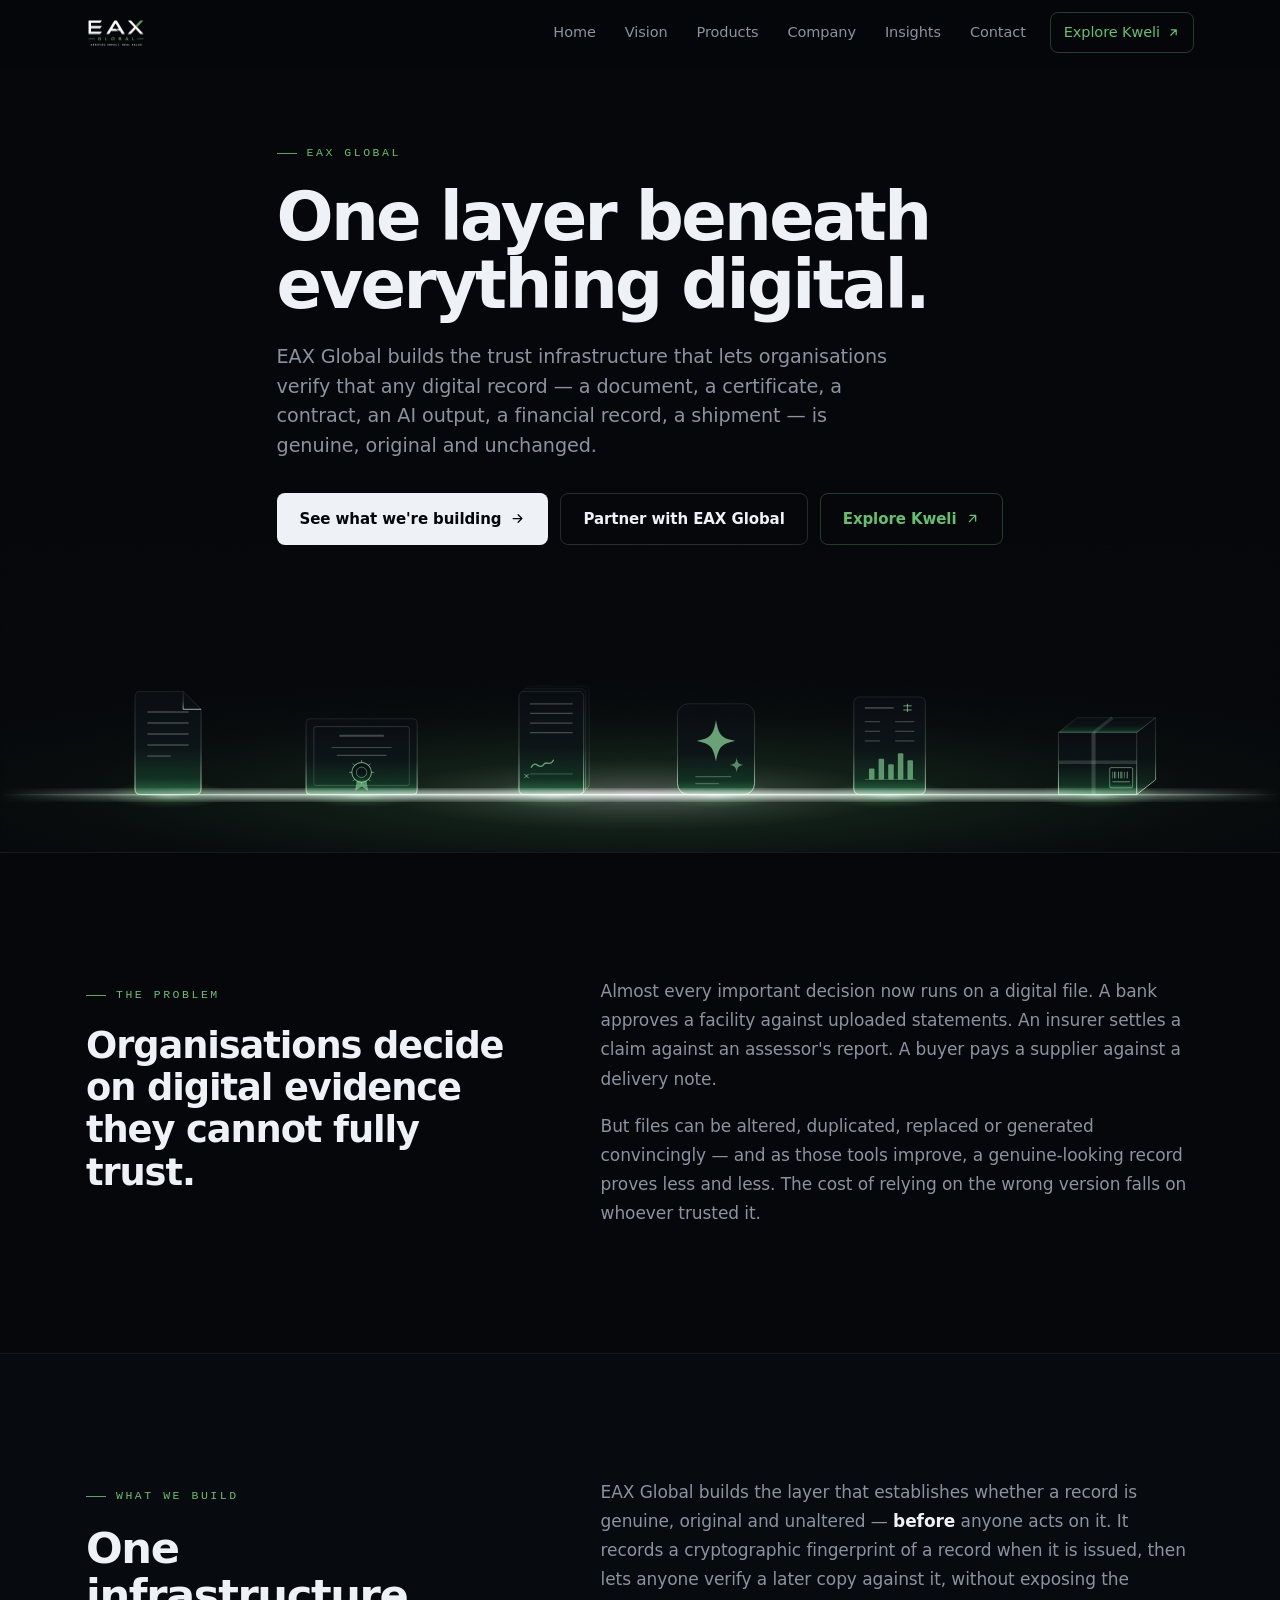
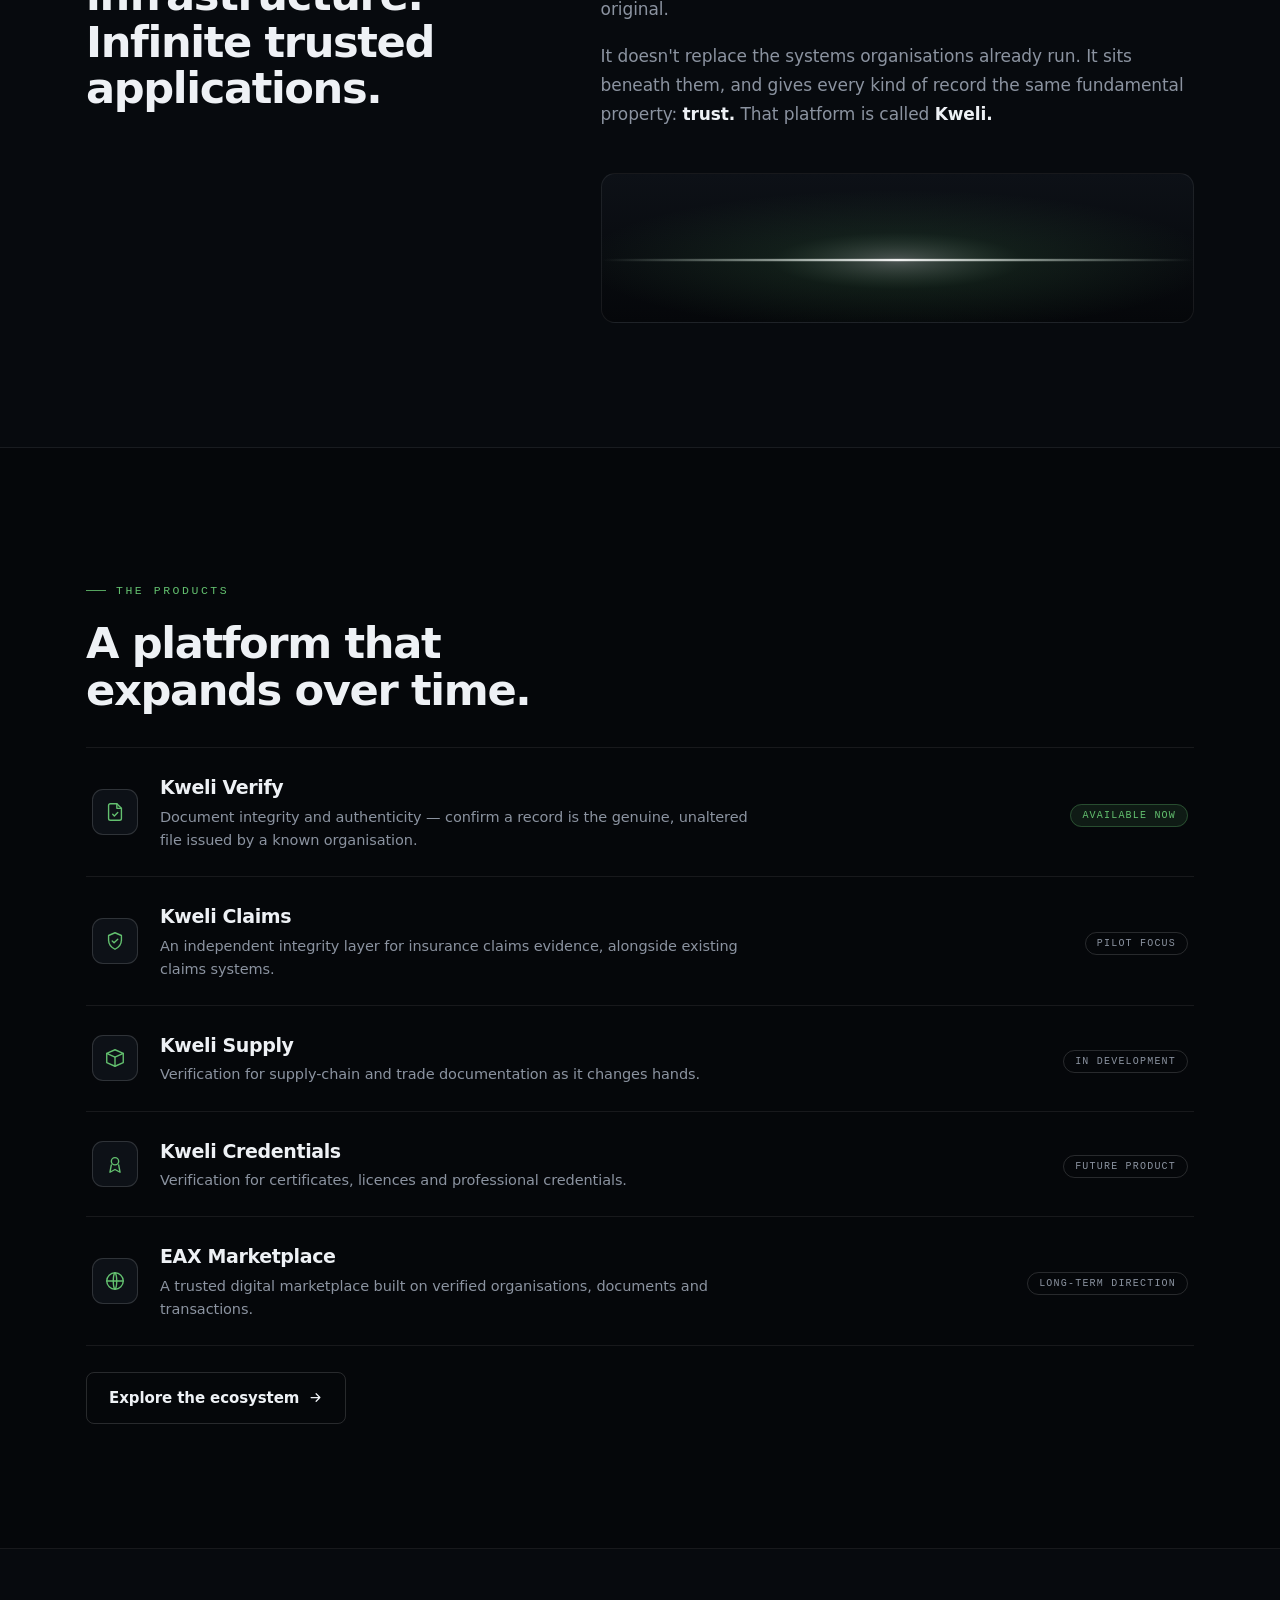
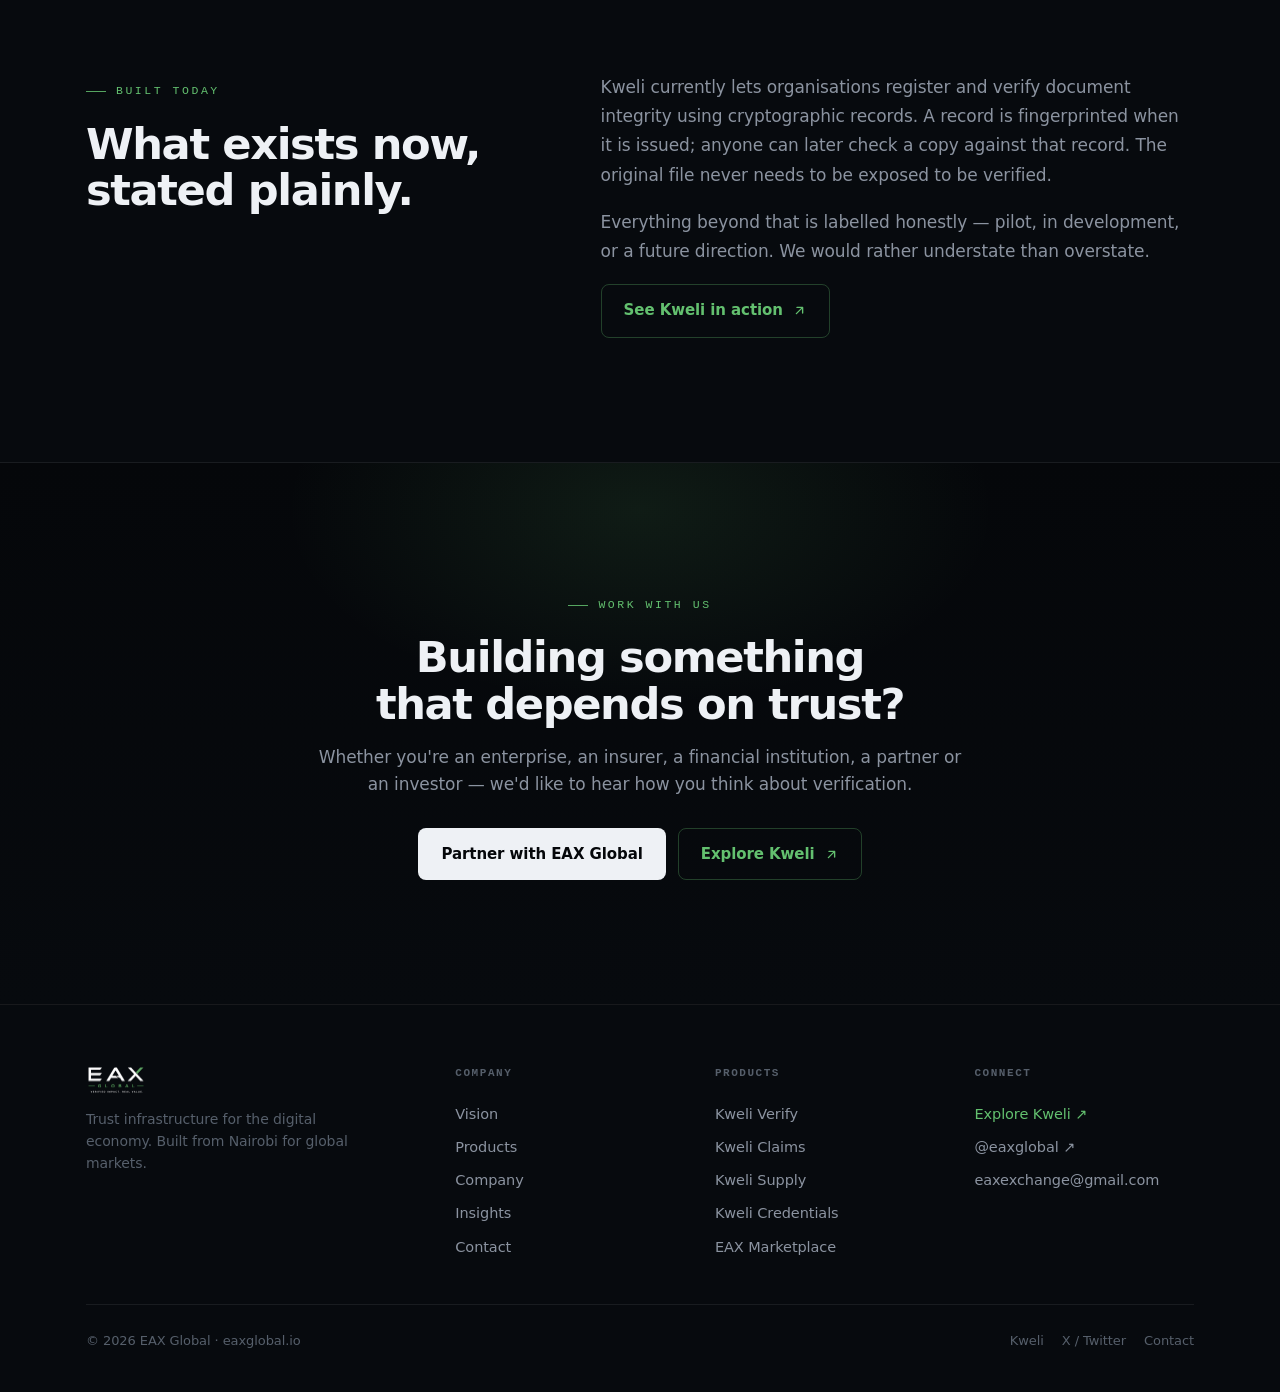
==== index.html @ f811319e "Redesign: rebuild the site around one brand image — the trust layer A ground-up visual redesign. The" ====
<!DOCTYPE html><html lang="en"><head>
<meta charset="UTF-8"><meta name="viewport" content="width=device-width,initial-scale=1.0">
<title>EAX Global — Trust infrastructure for the digital economy</title>
<meta name="description" content="EAX Global builds the trust infrastructure that lets organisations verify that any digital record is genuine, original and unaltered. Kweli is its platform.">
<link rel="canonical" href="https://eaxglobal.io/">
<meta name="theme-color" content="#05070a">
<meta property="og:type" content="website"><meta property="og:site_name" content="EAX Global">
<meta property="og:title" content="EAX Global — Trust infrastructure for the digital economy">
<meta property="og:description" content="One layer beneath everything digital. One infrastructure, infinite trusted applications.">
<meta property="og:url" content="https://eaxglobal.io/"><meta property="og:image" content="https://eaxglobal.io/assets/og-image.png">
<meta name="twitter:card" content="summary_large_image"><meta name="twitter:site" content="@eaxglobal">
<link rel="icon" href="assets/favicon.svg" type="image/svg+xml"><link rel="apple-touch-icon" href="assets/apple-touch-icon.png">
<link rel="stylesheet" href="assets/brand.css">
<script>(function(){try{if(!matchMedia('(prefers-reduced-motion: reduce)').matches)document.documentElement.classList.add('motion');}catch(e){}})();</script>
</head><body><header class="nav"><div class="nav__in">
  <a class="brand" href="index.html" aria-label="EAX Global home"><img src="assets/logo.png" alt="EAX Global" width="1061" height="536"></a>
  <button class="nav__toggle" aria-label="Menu" aria-expanded="false"><span></span></button>
  <nav class="nav__links" aria-label="Primary">
    <a href="index.html" aria-current="page">Home</a><a href="vision.html">Vision</a><a href="products.html">Products</a>
    <a href="company.html">Company</a><a href="insights.html">Insights</a><a href="contact.html">Contact</a>
    <a class="nav__kweli" href="https://kweli.solutions" target="_blank" rel="noopener">Explore Kweli <svg viewBox="0 0 24 24" fill="none" stroke="currentColor" stroke-width="2.2" stroke-linecap="round" stroke-linejoin="round"><path d="M7 17L17 7M8 7h9v9"/></svg></a>
  </nav></div></header>
<main>
  <section class="hero">
    <div class="wrap hero__content">
      <div class="eyebrow reveal" style="--i:0">EAX Global</div>
      <h1 class="reveal" style="--i:1">One layer beneath everything digital.</h1>
      <p class="hero__sub reveal" style="--i:2">EAX Global builds the trust infrastructure that lets organisations verify that any digital record — a document, a certificate, a contract, an AI output, a financial record, a shipment — is genuine, original and unchanged.</p>
      <div class="hero__cta reveal" style="--i:3">
        <a class="btn btn--primary" href="products.html">See what we're building <svg viewBox="0 0 24 24" fill="none" stroke="currentColor" stroke-width="2" stroke-linecap="round" stroke-linejoin="round" class="arrow"><path d="M5 12h14M13 6l6 6-6 6"/></svg></a>
        <a class="btn btn--outline" href="contact.html">Partner with EAX Global</a>
        <a class="btn btn--kweli" href="https://kweli.solutions" target="_blank" rel="noopener">Explore Kweli <svg viewBox="0 0 24 24" fill="none" stroke="currentColor" stroke-width="2.2" stroke-linecap="round" stroke-linejoin="round"><path d="M7 17L17 7M8 7h9v9"/></svg></a>
      </div>
    </div>
    <div class="hero__band"><div class="hero__grain" aria-hidden="true"></div><svg class="hero__scene" viewBox="0 0 1600 384" preserveAspectRatio="xMidYMax meet" role="img" aria-label="Six kinds of digital record — a document, a certificate, a contract, an AI output, a financial record and a shipment — resting on one horizon of light, each filled with the same trust."><defs>
  <radialGradient id="halo" cx="50%" cy="50%" r="50%"><stop offset="0%" stop-color="#eafff0" stop-opacity=".33"/><stop offset="30%" stop-color="#63c06f" stop-opacity=".12"/><stop offset="66%" stop-color="#63c06f" stop-opacity=".026"/><stop offset="100%" stop-color="#63c06f" stop-opacity="0"/></radialGradient>
  <linearGradient id="core" x1="0" y1="0" x2="1" y2="0"><stop offset="0%" stop-color="#dff7e6" stop-opacity="0"/><stop offset="18%" stop-color="#dff7e6" stop-opacity=".8"/><stop offset="50%" stop-color="#ffffff" stop-opacity="1"/><stop offset="82%" stop-color="#dff7e6" stop-opacity=".8"/><stop offset="100%" stop-color="#dff7e6" stop-opacity="0"/></linearGradient>
  <linearGradient id="form" x1="0" y1="0" x2="0" y2="1"><stop offset="0%" stop-color="#090c11"/><stop offset="55%" stop-color="#0c1416"/><stop offset="85%" stop-color="#123122"/><stop offset="100%" stop-color="#2c6e46"/></linearGradient>
  <linearGradient id="edge" x1="0" y1="0" x2="0" y2="1"><stop offset="0%" stop-color="#cfeed6" stop-opacity=".1"/><stop offset="55%" stop-color="#cfeed6" stop-opacity=".26"/><stop offset="100%" stop-color="#eafff0" stop-opacity=".8"/></linearGradient>
  <radialGradient id="base" cx="50%" cy="50%" r="50%"><stop offset="0%" stop-color="#eafff0" stop-opacity=".5"/><stop offset="42%" stop-color="#63c06f" stop-opacity=".2"/><stop offset="100%" stop-color="#63c06f" stop-opacity="0"/></radialGradient>
  <radialGradient id="contact" cx="50%" cy="50%" r="50%"><stop offset="0%" stop-color="#ffffff" stop-opacity=".85"/><stop offset="30%" stop-color="#d7ffe0" stop-opacity=".5"/><stop offset="64%" stop-color="#63c06f" stop-opacity=".16"/><stop offset="100%" stop-color="#63c06f" stop-opacity="0"/></radialGradient>
  <radialGradient id="vig" cx="50%" cy="44%" r="76%"><stop offset="52%" stop-color="#05070a" stop-opacity="0"/><stop offset="100%" stop-color="#000000" stop-opacity=".72"/></radialGradient>
  <filter id="bS" x="-40%" y="-40%" width="180%" height="180%"><feGaussianBlur stdDeviation="4"/></filter>
  <filter id="bXL" x="-90%" y="-90%" width="280%" height="280%"><feGaussianBlur stdDeviation="40"/></filter>
</defs><rect width="1600" height="384" fill="#05070a"/><ellipse cx="800" cy="312" rx="1080" ry="150" fill="url(#halo)"/><ellipse class="ig-glow" style="--d:0.20s" cx="210" cy="312" rx="79" ry="17" fill="url(#base)"/><g class="ig-art" style="--d:0.20s" transform="translate(210 312) scale(0.860)"><g><path fill="url(#form)" d="M-48 -142 Q-48 -150 -40 -150 L22 -150 L48 -124 L48 -8 Q48 0 40 0 L-40 0 Q-48 0 -48 -8 Z"/><path fill="none" stroke="url(#edge)" stroke-width="1.4" d="M-48 -142 Q-48 -150 -40 -150 L22 -150 L48 -124 L48 -8 Q48 0 40 0 L-40 0 Q-48 0 -48 -8 Z"/><path fill="none" stroke="url(#edge)" stroke-width="1.2" d="M22 -150 L22 -124 L48 -124"/><line x1="-30" y1="-120" x2="30" y2="-120" stroke="rgba(207,238,214,.26)" stroke-width="2"/><line x1="-30" y1="-104" x2="30" y2="-104" stroke="rgba(207,238,214,.26)" stroke-width="2"/><line x1="-30" y1="-88" x2="30" y2="-88" stroke="rgba(207,238,214,.26)" stroke-width="2"/><line x1="-30" y1="-72" x2="30" y2="-72" stroke="rgba(207,238,214,.26)" stroke-width="2"/><line x1="-30" y1="-56" x2="4" y2="-56" stroke="rgba(207,238,214,.26)" stroke-width="2"/></g></g><ellipse class="ig-glow" style="--d:0.37s" cx="452" cy="312" rx="75" ry="16" fill="url(#base)"/><g class="ig-art" style="--d:0.37s" transform="translate(452 312) scale(0.817)"><g><rect x="-85" y="-116" width="170" height="116" rx="6" fill="url(#form)"/><rect x="-85" y="-116" width="170" height="116" rx="6" fill="none" stroke="url(#edge)" stroke-width="1.4"/><rect x="-73" y="-104" width="146" height="90" rx="3" fill="none" stroke="rgba(207,238,214,.26)" stroke-width="1"/><line x1="-34" y1="-90" x2="34" y2="-90" stroke="rgba(207,238,214,.26)" stroke-width="3"/><line x1="-46" y1="-72" x2="46" y2="-72" stroke="rgba(207,238,214,.26)" stroke-width="1.6"/><line x1="-38" y1="-60" x2="38" y2="-60" stroke="rgba(207,238,214,.26)" stroke-width="1.6"/><path d="M-6 -30 L-10 -6 L0 -12 L10 -6 L6 -30 Z" fill="rgba(150,235,166,.66)" opacity=".8"/><circle cx="0" cy="-34" r="15" fill="url(#form)" stroke="rgba(150,235,166,.66)" stroke-width="1.6"/><circle cx="0" cy="-34" r="8" fill="none" stroke="rgba(150,235,166,.66)" stroke-width="1"/><line x1="15.0" y1="-34.0" x2="19.0" y2="-34.0" stroke="rgba(150,235,166,.66)" stroke-width="1.2"/><line x1="10.6" y1="-23.4" x2="13.4" y2="-20.6" stroke="rgba(150,235,166,.66)" stroke-width="1.2"/><line x1="0.0" y1="-19.0" x2="0.0" y2="-15.0" stroke="rgba(150,235,166,.66)" stroke-width="1.2"/><line x1="-10.6" y1="-23.4" x2="-13.4" y2="-20.6" stroke="rgba(150,235,166,.66)" stroke-width="1.2"/><line x1="-15.0" y1="-34.0" x2="-19.0" y2="-34.0" stroke="rgba(150,235,166,.66)" stroke-width="1.2"/><line x1="-10.6" y1="-44.6" x2="-13.4" y2="-47.4" stroke="rgba(150,235,166,.66)" stroke-width="1.2"/><line x1="-0.0" y1="-49.0" x2="-0.0" y2="-53.0" stroke="rgba(150,235,166,.66)" stroke-width="1.2"/><line x1="10.6" y1="-44.6" x2="13.4" y2="-47.4" stroke="rgba(150,235,166,.66)" stroke-width="1.2"/></g></g><ellipse class="ig-glow" style="--d:0.54s" cx="690" cy="312" rx="79" ry="17" fill="url(#base)"/><g class="ig-art" style="--d:0.54s" transform="translate(690 312) scale(0.860)"><g><rect x="-38" y="-158" width="92" height="150" rx="7" fill="url(#form)" stroke="url(#edge)" stroke-width="1" opacity=".5"/><rect x="-43" y="-154" width="92" height="152" rx="7" fill="url(#form)" stroke="url(#edge)" stroke-width="1.1" opacity=".7"/><rect x="-48" y="-150" width="94" height="150" rx="7" fill="url(#form)"/><rect x="-48" y="-150" width="94" height="150" rx="7" fill="none" stroke="url(#edge)" stroke-width="1.4"/><line x1="-32" y1="-132" x2="30" y2="-132" stroke="rgba(207,238,214,.26)" stroke-width="1.8"/><line x1="-32" y1="-118" x2="30" y2="-118" stroke="rgba(207,238,214,.26)" stroke-width="1.8"/><line x1="-32" y1="-104" x2="30" y2="-104" stroke="rgba(207,238,214,.26)" stroke-width="1.8"/><line x1="-32" y1="-90" x2="30" y2="-90" stroke="rgba(207,238,214,.26)" stroke-width="1.8"/><path d="M-30 -40 c6 -12 12 6 18 -4 c4 -6 9 4 14 -6" fill="none" stroke="rgba(150,235,166,.66)" stroke-width="2" stroke-linecap="round"/><line x1="-32" y1="-30" x2="30" y2="-30" stroke="rgba(207,238,214,.26)" stroke-width="1.4"/><path d="M-40 -30 l6 6 M-34 -30 l-6 6" stroke="rgba(150,235,166,.66)" stroke-width="1.4"/></g></g><ellipse class="ig-glow" style="--d:0.71s" cx="895" cy="312" rx="79" ry="17" fill="url(#base)"/><g class="ig-art" style="--d:0.71s" transform="translate(895 312) scale(0.860)"><g><rect x="-56" y="-132" width="112" height="132" rx="16" fill="url(#form)"/><rect x="-56" y="-132" width="112" height="132" rx="16" fill="none" stroke="url(#edge)" stroke-width="1.4"/><path d="M-2 -108 C2 -86 6 -82 26 -78 C6 -74 2 -70 -2 -48 C-6 -70 -10 -74 -30 -78 C-10 -82 -6 -86 -2 -108 Z" transform="translate(2 0)" fill="rgba(150,235,166,.66)"/><path d="M30 -54 C31 -46 33 -44 40 -43 C33 -42 31 -40 30 -32 C29 -40 27 -42 20 -43 C27 -44 29 -46 30 -54 Z" fill="rgba(150,235,166,.66)" opacity=".8"/><line x1="-30" y1="-26" x2="22" y2="-26" stroke="rgba(207,238,214,.26)" stroke-width="1.8"/><line x1="-30" y1="-16" x2="4" y2="-16" stroke="rgba(207,238,214,.26)" stroke-width="1.8"/></g></g><ellipse class="ig-glow" style="--d:0.88s" cx="1112" cy="312" rx="79" ry="17" fill="url(#base)"/><g class="ig-art" style="--d:0.88s" transform="translate(1112 312) scale(0.860)"><g><rect x="-52" y="-142" width="104" height="142" rx="8" fill="url(#form)"/><rect x="-52" y="-142" width="104" height="142" rx="8" fill="none" stroke="url(#edge)" stroke-width="1.4"/><line x1="-36" y1="-126" x2="6" y2="-126" stroke="rgba(207,238,214,.26)" stroke-width="2.4"/><path d="M26 -132 v12 M20 -129 h12 M20 -123 h12" stroke="rgba(150,235,166,.66)" stroke-width="1.4" fill="none"/><line x1="-36" y1="-106" x2="-14" y2="-106" stroke="rgba(207,238,214,.26)" stroke-width="1.6"/><line x1="8" y1="-106" x2="36" y2="-106" stroke="rgba(207,238,214,.26)" stroke-width="1.6"/><line x1="-36" y1="-92" x2="-14" y2="-92" stroke="rgba(207,238,214,.26)" stroke-width="1.6"/><line x1="8" y1="-92" x2="36" y2="-92" stroke="rgba(207,238,214,.26)" stroke-width="1.6"/><line x1="-36" y1="-78" x2="-14" y2="-78" stroke="rgba(207,238,214,.26)" stroke-width="1.6"/><line x1="8" y1="-78" x2="36" y2="-78" stroke="rgba(207,238,214,.26)" stroke-width="1.6"/><line x1="-36" y1="-22" x2="38" y2="-22" stroke="rgba(207,238,214,.26)" stroke-width="1.4"/><rect x="-30" y="-38" width="8" height="16" rx="1.5" fill="rgba(150,235,166,.66)" opacity=".85"/><rect x="-16" y="-52" width="8" height="30" rx="1.5" fill="rgba(150,235,166,.66)" opacity=".85"/><rect x="-2" y="-44" width="8" height="22" rx="1.5" fill="rgba(150,235,166,.66)" opacity=".85"/><rect x="12" y="-60" width="8" height="38" rx="1.5" fill="rgba(150,235,166,.66)" opacity=".85"/><rect x="26" y="-50" width="8" height="28" rx="1.5" fill="rgba(150,235,166,.66)" opacity=".85"/></g></g><ellipse class="ig-glow" style="--d:1.05s" cx="1372" cy="312" rx="78" ry="17" fill="url(#base)"/><g class="ig-art" style="--d:1.05s" transform="translate(1372 312) scale(0.843)"><g><path d="M-58 -92 L58 -92 L58 0 L-58 0 Z" fill="url(#form)"/><path d="M-58 -92 L-30 -114 L86 -114 L58 -92 Z" fill="url(#form)" opacity=".82"/><path d="M58 -92 L86 -114 L86 -22 L58 0 Z" fill="url(#form)" opacity=".62"/><path d="M-58 -92 L58 -92 L58 0 L-58 0 Z M-58 -92 L-30 -114 L86 -114 L58 -92 M58 -92 L86 -114 L86 -22 L58 0" fill="none" stroke="url(#edge)" stroke-width="1.4"/><line x1="-6" y1="-92" x2="-6" y2="0" stroke="rgba(207,238,214,.26)" stroke-width="6" opacity=".7"/><line x1="-6" y1="-92" x2="22" y2="-114" stroke="rgba(207,238,214,.26)" stroke-width="5" opacity=".5"/><line x1="-58" y1="-48" x2="58" y2="-48" stroke="rgba(207,238,214,.26)" stroke-width="5" opacity=".6"/><rect x="18" y="-40" width="34" height="30" rx="2" fill="url(#form)" stroke="rgba(150,235,166,.66)" stroke-width="1.1"/><line x1="22" y1="-34" x2="22" y2="-24" stroke="rgba(150,235,166,.66)" stroke-width="0.9"/><line x1="25" y1="-34" x2="25" y2="-24" stroke="rgba(150,235,166,.66)" stroke-width="1.4"/><line x1="27" y1="-34" x2="27" y2="-24" stroke="rgba(150,235,166,.66)" stroke-width="0.9"/><line x1="31" y1="-34" x2="31" y2="-24" stroke="rgba(150,235,166,.66)" stroke-width="1.4"/><line x1="34" y1="-34" x2="34" y2="-24" stroke="rgba(150,235,166,.66)" stroke-width="0.9"/><line x1="36" y1="-34" x2="36" y2="-24" stroke="rgba(150,235,166,.66)" stroke-width="1.4"/><line x1="40" y1="-34" x2="40" y2="-24" stroke="rgba(150,235,166,.66)" stroke-width="0.9"/><line x1="44" y1="-34" x2="44" y2="-24" stroke="rgba(150,235,166,.66)" stroke-width="1.4"/><line x1="22" y1="-19" x2="48" y2="-19" stroke="rgba(150,235,166,.66)" stroke-width="1.2"/></g></g><rect x="0" y="308" width="1600" height="9" fill="url(#core)" filter="url(#bS)"/><rect x="0" y="311.5" width="1600" height="1.4" fill="url(#core)"/></svg></div>
  </section>

  <section class="section">
    <div class="wrap two-col">
      <div class="reveal"><div class="eyebrow">The problem</div><h2 class="statement">Organisations decide on digital evidence they cannot fully trust.</h2></div>
      <div class="prose reveal">
        <p>Almost every important decision now runs on a digital file. A bank approves a facility against uploaded statements. An insurer settles a claim against an assessor's report. A buyer pays a supplier against a delivery note.</p>
        <p>But files can be altered, duplicated, replaced or generated convincingly — and as those tools improve, a genuine-looking record proves less and less. The cost of relying on the wrong version falls on whoever trusted it.</p>
      </div>
    </div>
  </section>

  <section class="section section--tint">
    <div class="wrap two-col">
      <div class="reveal"><div class="eyebrow">What we build</div><h2 class="title">One infrastructure. Infinite trusted applications.</h2></div>
      <div class="prose reveal">
        <p>EAX Global builds the layer that establishes whether a record is genuine, original and unaltered — <b>before</b> anyone acts on it. It records a cryptographic fingerprint of a record when it is issued, then lets anyone verify a later copy against it, without exposing the original.</p>
        <p>It doesn't replace the systems organisations already run. It sits beneath them, and gives every kind of record the same fundamental property: <b>trust.</b> That platform is called <b>Kweli.</b></p>
        <div class="layerband" aria-hidden="true"><svg viewBox="0 0 1200 150" preserveAspectRatio="none"><defs><radialGradient id="lb_h" cx="50%" cy="50%" r="50%"><stop offset="0%" stop-color="#eafff0" stop-opacity=".3"/><stop offset="40%" stop-color="#63c06f" stop-opacity=".1"/><stop offset="100%" stop-color="#63c06f" stop-opacity="0"/></radialGradient><linearGradient id="lb_c" x1="0" y1="0" x2="1" y2="0"><stop offset="0%" stop-color="#dff7e6" stop-opacity="0"/><stop offset="50%" stop-color="#ffffff" stop-opacity=".92"/><stop offset="100%" stop-color="#dff7e6" stop-opacity="0"/></linearGradient></defs><ellipse cx="600" cy="88" rx="640" ry="72" fill="url(#lb_h)"/><rect x="0" y="86" width="1200" height="2.4" fill="url(#lb_c)"/></svg></div>
      </div>
    </div>
  </section>

  <section class="section">
    <div class="wrap">
      <div class="reveal" style="max-width:50ch;margin-bottom:34px"><div class="eyebrow">The products</div><h2 class="title">A platform that expands over time.</h2></div>
      <div class="reveal">
        <div class="prod"><div class="prod__mk"><svg viewBox="0 0 24 24"><path d="M14 3H7a2 2 0 0 0-2 2v14a2 2 0 0 0 2 2h10a2 2 0 0 0 2-2V8z"/><path d="M14 3v5h5"/><path d="M9.5 14.5l1.8 1.8 3.7-3.7"/></svg></div><div class="prod__b"><h3>Kweli Verify</h3><p>Document integrity and authenticity — confirm a record is the genuine, unaltered file issued by a known organisation.</p></div><div class="prod__meta"><span class="stage stage--live">Available now</span></div></div>
        <div class="prod"><div class="prod__mk"><svg viewBox="0 0 24 24"><path d="M12 3l7 3v5c0 4.5-3 8-7 10-4-2-7-5.5-7-10V6z"/><path d="M9 12l2 2 4-4"/></svg></div><div class="prod__b"><h3>Kweli Claims</h3><p>An independent integrity layer for insurance claims evidence, alongside existing claims systems.</p></div><div class="prod__meta"><span class="stage">Pilot focus</span></div></div>
        <div class="prod"><div class="prod__mk"><svg viewBox="0 0 24 24"><path d="M3 7l9-4 9 4-9 4-9-4z"/><path d="M3 7v10l9 4 9-4V7"/><path d="M12 11v10"/></svg></div><div class="prod__b"><h3>Kweli Supply</h3><p>Verification for supply-chain and trade documentation as it changes hands.</p></div><div class="prod__meta"><span class="stage">In development</span></div></div>
        <div class="prod"><div class="prod__mk"><svg viewBox="0 0 24 24"><circle cx="12" cy="9" r="4"/><path d="M8 13l-1.5 8L12 18l5.5 3L16 13"/></svg></div><div class="prod__b"><h3>Kweli Credentials</h3><p>Verification for certificates, licences and professional credentials.</p></div><div class="prod__meta"><span class="stage">Future product</span></div></div>
        <div class="prod"><div class="prod__mk"><svg viewBox="0 0 24 24"><circle cx="12" cy="12" r="9"/><path d="M3 12h18M12 3c2.5 2.7 2.5 15.3 0 18M12 3c-2.5 2.7-2.5 15.3 0 18"/></svg></div><div class="prod__b"><h3>EAX Marketplace</h3><p>A trusted digital marketplace built on verified organisations, documents and transactions.</p></div><div class="prod__meta"><span class="stage">Long-term direction</span></div></div>
      </div>
      <div class="reveal" style="margin-top:26px"><a class="btn btn--outline" href="products.html">Explore the ecosystem <svg viewBox="0 0 24 24" fill="none" stroke="currentColor" stroke-width="2" stroke-linecap="round" stroke-linejoin="round" class="arrow"><path d="M5 12h14M13 6l6 6-6 6"/></svg></a></div>
    </div>
  </section>

  <section class="section section--tint">
    <div class="wrap two-col">
      <div class="reveal"><div class="eyebrow">Built today</div><h2 class="title" style="max-width:15ch">What exists now, stated plainly.</h2></div>
      <div class="prose reveal">
        <p>Kweli currently lets organisations register and verify document integrity using cryptographic records. A record is fingerprinted when it is issued; anyone can later check a copy against that record. The original file never needs to be exposed to be verified.</p>
        <p>Everything beyond that is labelled honestly — pilot, in development, or a future direction. We would rather understate than overstate.</p>
        <p><a class="btn btn--kweli" href="https://kweli.solutions" target="_blank" rel="noopener">See Kweli in action <svg viewBox="0 0 24 24" fill="none" stroke="currentColor" stroke-width="2.2" stroke-linecap="round" stroke-linejoin="round"><path d="M7 17L17 7M8 7h9v9"/></svg></a></p>
      </div>
    </div>
  </section>

  <section class="section cta">
    <div class="cta__glow" aria-hidden="true"></div>
    <div class="wrap"><div class="cta__in reveal">
      <div class="eyebrow" style="justify-content:center">Work with us</div>
      <h2 class="title">Building something that depends on trust?</h2>
      <p>Whether you're an enterprise, an insurer, a financial institution, a partner or an investor — we'd like to hear how you think about verification.</p>
      <div class="cta__row"><a class="btn btn--primary" href="contact.html">Partner with EAX Global</a><a class="btn btn--kweli" href="https://kweli.solutions" target="_blank" rel="noopener">Explore Kweli <svg viewBox="0 0 24 24" fill="none" stroke="currentColor" stroke-width="2.2" stroke-linecap="round" stroke-linejoin="round"><path d="M7 17L17 7M8 7h9v9"/></svg></a></div>
    </div></div>
  </section>
</main>

<footer class="footer"><div class="wrap">
  <div class="footer__top">
    <div class="footer__brand"><img src="assets/logo.png" alt="EAX Global"><p>Trust infrastructure for the digital economy. Built from Nairobi for global markets.</p></div>
    <div class="footer__col"><h4>Company</h4><a href="vision.html">Vision</a><a href="products.html">Products</a><a href="company.html">Company</a><a href="insights.html">Insights</a><a href="contact.html">Contact</a></div>
    <div class="footer__col"><h4>Products</h4><a href="products.html#verify">Kweli Verify</a><a href="products.html#claims">Kweli Claims</a><a href="products.html#supply">Kweli Supply</a><a href="products.html#credentials">Kweli Credentials</a><a href="products.html#marketplace">EAX Marketplace</a></div>
    <div class="footer__col"><h4>Connect</h4><a class="kweli" href="https://kweli.solutions" target="_blank" rel="noopener">Explore Kweli ↗</a><a href="https://x.com/eaxglobal" target="_blank" rel="noopener">@eaxglobal ↗</a><a href="mailto:eaxexchange@gmail.com">eaxexchange@gmail.com</a></div>
  </div>
  <div class="footer__btm"><p>© <span data-year>2026</span> EAX Global · eaxglobal.io</p><nav><a href="https://kweli.solutions" target="_blank" rel="noopener">Kweli</a><a href="https://x.com/eaxglobal" target="_blank" rel="noopener">X / Twitter</a><a href="contact.html">Contact</a></nav></div>
</div></footer><script src="assets/brand.js" defer></script></body></html>
---- assets/brand.css ----
:root{
  --void:#05070a; --bg:#070a0e; --surface:#0d1117; --surface2:#10161f;
  --fg:#eef1f5; --muted:#8b93a0; --faint:#565f6b;
  --line:rgba(255,255,255,.075); --line2:rgba(255,255,255,.14);
  --accent:#63c06f; --accent-2:#8fe0a0; --accent-soft:rgba(99,192,111,.11); --accent-line:rgba(99,192,111,.30);
  --maxw:1160px; --nav-h:66px; --radius:14px; --radius-sm:8px;
  --sans:-apple-system,"SF Pro Display",system-ui,"Segoe UI",Roboto,Helvetica,Arial,sans-serif;
  --mono:ui-monospace,"SF Mono",Menlo,Consolas,monospace;
  --ease:cubic-bezier(.22,.61,.36,1);
}
*,*::before,*::after{box-sizing:border-box;margin:0;padding:0}
html{scroll-behavior:smooth;-webkit-text-size-adjust:100%}
body{background:var(--void);color:var(--fg);font-family:var(--sans);font-size:17px;line-height:1.6;
  letter-spacing:-.005em;-webkit-font-smoothing:antialiased;overflow-x:hidden}
img,svg{display:block;max-width:100%}
a{color:inherit;text-decoration:none}
button{font:inherit;color:inherit;background:none;border:none;cursor:pointer}
::selection{background:var(--accent);color:#04120a}
:focus-visible{outline:2px solid var(--accent);outline-offset:3px;border-radius:3px}
.wrap{max-width:var(--maxw);margin:0 auto;padding:0 26px}
.mono{font-family:var(--mono)}
.eyebrow{display:inline-flex;align-items:center;gap:10px;font-family:var(--mono);font-size:11.5px;
  letter-spacing:.22em;text-transform:uppercase;color:var(--accent);margin-bottom:20px}
.eyebrow::before{content:"";width:20px;height:1px;background:var(--accent);opacity:.85}
.eyebrow--muted{color:var(--faint)}.eyebrow--muted::before{background:var(--faint)}

/* nav */
.nav{position:fixed;inset:0 0 auto 0;height:var(--nav-h);z-index:100;display:flex;align-items:center;
  background:rgba(5,7,10,.6);backdrop-filter:blur(14px);-webkit-backdrop-filter:blur(14px);
  border-bottom:1px solid transparent;transition:background .3s,border-color .3s}
.nav.is-scrolled{background:rgba(5,7,10,.86);border-bottom-color:var(--line)}
.nav__in{max-width:var(--maxw);margin:0 auto;padding:0 26px;width:100%;display:flex;align-items:center;gap:22px}
.brand{display:inline-flex;align-items:center;gap:11px;flex-shrink:0}
.brand img{height:30px;width:auto;display:block}
.nav__links{margin-left:auto;display:flex;align-items:center;gap:3px}
.nav__links a{padding:8px 13px;border-radius:var(--radius-sm);font-size:14.5px;color:var(--muted);transition:color .15s,background .15s}
.nav__links a:hover{color:var(--fg);background:var(--surface)}
.nav__kweli{margin-left:8px;border:1px solid var(--accent-line);color:var(--accent)!important;
  display:inline-flex;align-items:center;gap:7px}
.nav__kweli:hover{background:var(--accent-soft)!important}
.nav__kweli svg{width:13px;height:13px}
.nav__toggle{display:none;margin-left:auto;width:42px;height:42px;border-radius:var(--radius-sm);align-items:center;justify-content:center}
.nav__toggle span,.nav__toggle span::before,.nav__toggle span::after{content:"";display:block;width:18px;height:1.5px;background:var(--fg);position:relative;transition:.2s}
.nav__toggle span::before{position:absolute;top:-6px}.nav__toggle span::after{position:absolute;top:6px}
body.nav-open .nav__toggle span{background:transparent}
body.nav-open .nav__toggle span::before{top:0;transform:rotate(45deg)}
body.nav-open .nav__toggle span::after{top:0;transform:rotate(-45deg)}

/* hero */
.hero{position:relative;overflow:hidden;border-bottom:1px solid var(--line);min-height:88vh;display:flex;flex-direction:column}
.hero__content{position:relative;z-index:2;padding:clamp(116px,15vh,172px) 0 0}
.hero h1{font-weight:600;letter-spacing:-.04em;line-height:1.02;font-size:clamp(2.4rem,5.6vw,4.2rem);max-width:15ch;text-wrap:balance}
.hero__sub{margin-top:22px;color:var(--muted);font-size:clamp(1.05rem,1.55vw,1.2rem);line-height:1.55;max-width:52ch}
.hero__cta{margin-top:32px;display:flex;gap:12px;flex-wrap:wrap}
.hero__band{position:relative;z-index:1;margin-top:auto;width:100%}
.hero__band .hero__scene{width:100%;height:auto;display:block}
.hero__grain{position:absolute;inset:0;z-index:2;pointer-events:none;opacity:.045;mix-blend-mode:overlay;
  background-image:url("data:image/svg+xml,%3Csvg xmlns='http://www.w3.org/2000/svg' width='150' height='150'%3E%3Cfilter id='n'%3E%3CfeTurbulence type='fractalNoise' baseFrequency='.85' numOctaves='2'/%3E%3C/filter%3E%3Crect width='100%25' height='100%25' filter='url(%23n)'/%3E%3C/svg%3E")}

/* buttons */
.btn{display:inline-flex;align-items:center;gap:9px;padding:13px 22px;border-radius:var(--radius-sm);
  font-size:15px;font-weight:600;border:1px solid transparent;white-space:nowrap;
  transition:transform .16s var(--ease),background .16s,border-color .16s,box-shadow .16s}
.btn svg{width:15px;height:15px}
.btn--primary{background:var(--fg);color:#05070a}
.btn--primary:hover{background:#fff;box-shadow:0 10px 34px -14px rgba(0,0,0,.9)}
.btn--outline{border-color:var(--line2);color:var(--fg)}
.btn--outline:hover{border-color:#5a6472;background:var(--surface)}
.btn--kweli{border-color:var(--accent-line);color:var(--accent)}
.btn--kweli:hover{background:var(--accent-soft);border-color:var(--accent)}
.btn:active{transform:translateY(1px)}
.arrow{transition:transform .16s var(--ease)}.btn:hover .arrow{transform:translateX(3px)}

/* sections */
.section{padding:clamp(72px,10vw,124px) 0;border-bottom:1px solid var(--line)}
.section--tint{background:var(--bg)}
h2.title{font-weight:600;font-size:clamp(1.8rem,3.4vw,2.7rem);letter-spacing:-.032em;line-height:1.08;text-wrap:balance}
.lede{color:var(--muted);font-size:clamp(1.05rem,1.5vw,1.2rem);line-height:1.6;max-width:60ch}
.two-col{display:grid;grid-template-columns:.85fr 1.15fr;gap:clamp(30px,6vw,76px);align-items:start}
.prose p{color:var(--muted);font-size:17px;line-height:1.72;margin-bottom:1.05em}.prose p:last-child{margin-bottom:0}
.prose b,.prose strong{color:var(--fg);font-weight:600}
.statement{font-weight:600;font-size:clamp(1.5rem,3vw,2.3rem);letter-spacing:-.03em;line-height:1.15;max-width:20ch}

/* the layer strip */
.layerband{position:relative;margin-top:44px;height:150px;border-radius:var(--radius);overflow:hidden;border:1px solid var(--line);background:linear-gradient(180deg,var(--surface),var(--void))}
.layerband svg{position:absolute;inset:0;width:100%;height:100%}

/* products */
.prod{display:grid;grid-template-columns:auto 1fr auto;gap:22px;align-items:center;padding:24px 6px;border-top:1px solid var(--line);transition:background .2s}
.prod:last-child{border-bottom:1px solid var(--line)}
.prod:hover{background:linear-gradient(90deg,var(--accent-soft),transparent 55%)}
.prod__mk{width:46px;height:46px;border-radius:11px;display:flex;align-items:center;justify-content:center;background:var(--surface);border:1px solid var(--line2);flex-shrink:0}
.prod__mk svg{width:22px;height:22px;stroke:var(--accent);fill:none;stroke-width:1.5;stroke-linecap:round;stroke-linejoin:round}
.prod__b h3{font-size:19px;font-weight:600;letter-spacing:-.02em;margin-bottom:3px}
.prod__b p{color:var(--muted);font-size:14.5px;max-width:64ch}
.stage{font-family:var(--mono);font-size:10px;letter-spacing:.12em;text-transform:uppercase;padding:5px 11px;border-radius:100px;border:1px solid var(--line2);color:var(--muted);white-space:nowrap}
.stage--live{color:var(--accent);border-color:var(--accent-line);background:var(--accent-soft)}

/* cards */
.grid3{display:grid;grid-template-columns:repeat(3,1fr);gap:16px}
.card{border:1px solid var(--line);border-radius:var(--radius);background:var(--surface);padding:24px;transition:border-color .2s,transform .2s,background .2s}
.card:hover{border-color:var(--line2);transform:translateY(-2px)}
.card h3{font-size:17px;font-weight:600;margin-bottom:9px;letter-spacing:-.01em}
.card p{color:var(--muted);font-size:14.5px;line-height:1.6}

/* cta band */
.cta{position:relative;text-align:center;overflow:hidden;background:linear-gradient(180deg,var(--void),var(--bg))}
.cta__glow{position:absolute;left:50%;top:-30%;width:760px;height:420px;transform:translateX(-50%);pointer-events:none;
  background:radial-gradient(ellipse,var(--accent-soft),transparent 66%)}
.cta__in{position:relative;max-width:660px;margin:0 auto}
.cta p{color:var(--muted);font-size:17px;margin:16px 0 30px}
.cta__row{display:flex;gap:12px;justify-content:center;flex-wrap:wrap}

/* footer */
.footer{background:var(--bg);padding:60px 0 40px}
.footer__top{display:grid;grid-template-columns:1.5fr 1fr 1fr 1fr;gap:40px;padding-bottom:40px;border-bottom:1px solid var(--line)}
.footer__brand img{height:30px;margin-bottom:14px}
.footer__brand p{color:var(--faint);font-size:14px;max-width:32ch;line-height:1.55}
.footer__col h4{font-family:var(--mono);font-size:11px;letter-spacing:.14em;text-transform:uppercase;color:var(--faint);margin-bottom:15px}
.footer__col a{display:block;color:var(--muted);font-size:14.5px;padding:5px 0;transition:color .15s}
.footer__col a:hover{color:var(--fg)}.footer__col a.kweli{color:var(--accent)}
.footer__btm{display:flex;justify-content:space-between;gap:14px;flex-wrap:wrap;padding-top:26px;color:var(--faint);font-size:13px}
.footer__btm nav{display:flex;gap:18px}.footer__btm a:hover{color:var(--muted)}

/* reveal + ignite (gated by html.motion so no-JS/reduced show final state) */
.reveal{opacity:1;transform:none}
html.motion .reveal{opacity:0;transform:translateY(20px);transition:opacity .7s var(--ease),transform .7s var(--ease)}
html.motion .reveal.in{opacity:1;transform:none}
html.motion .hero__content .reveal{transition-delay:calc(var(--i,0)*.09s + .1s)}
.hero__scene .ig-art{opacity:1}
.hero__scene .ig-glow{opacity:1}
html.motion .hero__scene .ig-art{opacity:.22;filter:brightness(.35);transition:opacity 1s var(--ease) var(--d),filter 1.1s var(--ease) var(--d)}
html.motion .hero__scene .ig-glow{opacity:0;transition:opacity 1.1s ease var(--d)}
html.motion .hero.lit .ig-art{opacity:1;filter:brightness(1)}
html.motion .hero.lit .ig-glow{opacity:1}

/* responsive */
@media(max-width:900px){
  .two-col{grid-template-columns:1fr;gap:34px}
  .grid3{grid-template-columns:1fr}
  .footer__top{grid-template-columns:1fr 1fr}.footer__brand{grid-column:1/-1}
  .nav__links{position:fixed;inset:var(--nav-h) 0 auto 0;flex-direction:column;align-items:stretch;gap:2px;
    padding:14px 20px 22px;background:rgba(5,7,10,.98);border-bottom:1px solid var(--line);
    transform:translateY(-10px);opacity:0;pointer-events:none;transition:.2s}
  body.nav-open .nav__links{transform:none;opacity:1;pointer-events:auto}
  .nav__links a{padding:12px 10px;font-size:16px}
  .nav__kweli{justify-content:center;margin:8px 0 0}
  .nav__toggle{display:flex}
  .prod{grid-template-columns:auto 1fr;gap:16px}.prod__meta{grid-column:2}
}
@media(max-width:560px){.wrap{padding:0 20px}.footer__top{grid-template-columns:1fr}.hero__note{display:none}}
@media(prefers-reduced-motion:reduce){*{animation:none!important;transition:none!important;scroll-behavior:auto!important}}

/* ---- page components ---- */
.accent{color:var(--accent)}.dim{color:var(--faint)}
.statement{color:var(--fg)}
.card__ico{width:40px;height:40px;border-radius:10px;display:flex;align-items:center;justify-content:center;background:var(--surface2);border:1px solid var(--line2);margin-bottom:16px}
.card__ico svg{width:20px;height:20px}
.rmp-list{display:grid;gap:0;max-width:780px}
.rmp{display:grid;grid-template-columns:auto 1fr;gap:22px;padding:22px 0;border-top:1px solid var(--line)}
.rmp:last-child{border-bottom:1px solid var(--line)}
.rmp__n{font-family:var(--mono);font-size:13px;color:var(--accent);width:44px;height:44px;border-radius:50%;border:1px solid var(--accent-line);background:var(--accent-soft);display:flex;align-items:center;justify-content:center}
.rmp h3{font-size:18px;font-weight:600;letter-spacing:-.01em;margin-bottom:4px}.rmp p{color:var(--muted);font-size:15px;max-width:58ch}
.pcard{border:1px solid var(--line);border-radius:var(--radius);overflow:hidden;background:linear-gradient(180deg,var(--surface),var(--void))}
.pcard .hero__scene{width:100%;height:auto;display:block}
/* company timeline */
.tl{position:relative;padding-left:8px}
.tl__rail{position:absolute;left:8px;top:12px;bottom:12px;width:2px;background:var(--line2)}
.tl__step{position:relative;padding:0 0 28px 46px;min-height:60px}.tl__step:last-child{padding-bottom:0}
.tl__dot{position:absolute;left:1px;top:3px;width:15px;height:15px;border-radius:50%;background:var(--void);border:2px solid var(--line2);z-index:2}
.tl__dot.is-on{border-color:var(--accent);box-shadow:0 0 0 5px var(--accent-soft)}.tl__dot.is-on::after{content:"";position:absolute;inset:3px;border-radius:50%;background:var(--accent)}
.tl__phase{font-family:var(--mono);font-size:10.5px;letter-spacing:.14em;text-transform:uppercase;color:var(--accent);margin-bottom:5px}
.tl__h{font-size:18px;font-weight:600;letter-spacing:-.01em;margin-bottom:4px}.tl__p{color:var(--muted);font-size:15px;max-width:56ch}
/* channels */
.channel{border:1px solid var(--line);border-radius:var(--radius);background:var(--surface);padding:20px;display:flex;flex-direction:column;gap:7px}
.channel__k{font-family:var(--mono);font-size:11px;letter-spacing:.12em;text-transform:uppercase;color:var(--accent)}
.channel h3{font-size:17px;font-weight:600}.channel p{color:var(--muted);font-size:14.5px}
.channel a{color:var(--fg);border-bottom:1px solid var(--line2)}.channel a:hover{border-color:var(--accent)}
.contact-split{display:grid;grid-template-columns:.92fr 1.08fr;gap:clamp(30px,5vw,64px);align-items:start}
/* form */
.form-card{border:1px solid var(--line);border-radius:var(--radius);background:var(--surface);padding:clamp(22px,4vw,32px)}
.form-row{display:grid;grid-template-columns:1fr 1fr;gap:16px;margin-bottom:16px}
.field{display:flex;flex-direction:column;gap:8px}.field.full{grid-column:1/-1}
.field label{font-family:var(--mono);font-size:11px;letter-spacing:.1em;text-transform:uppercase;color:var(--faint)}
.field input,.field select,.field textarea{padding:12px 14px;background:var(--void);border:1px solid var(--line2);border-radius:var(--radius-sm);font-size:15px;color:var(--fg);transition:border-color .15s}
.field input::placeholder,.field textarea::placeholder{color:var(--faint)}
.field input:focus,.field select:focus,.field textarea:focus{border-color:var(--accent-line)}
.field select{appearance:none;cursor:pointer}.field textarea{resize:vertical;min-height:110px;line-height:1.6}
.form-submit{width:100%;justify-content:center;margin-top:4px}
.form-note{text-align:center;font-size:13px;color:var(--faint);margin-top:12px}
.form-success{display:none;text-align:center;padding:34px 20px}.form-success.show{display:block}
.form-success__mk{width:54px;height:54px;border-radius:50%;margin:0 auto 14px;display:flex;align-items:center;justify-content:center;background:var(--accent-soft);border:1px solid var(--accent-line)}
.form-success__mk svg{width:26px;height:26px}.form-success h3{font-size:20px;font-weight:600;margin-bottom:8px}.form-success p{color:var(--muted)}
/* coming soon */
.coming{position:relative;text-align:center;padding:clamp(40px,8vw,88px) 0;overflow:hidden;border:1px solid var(--line);border-radius:16px;background:radial-gradient(120% 120% at 50% 0%,var(--surface),var(--void))}
.coming__grid{position:absolute;inset:0;opacity:.5;pointer-events:none;background-image:linear-gradient(var(--line) 1px,transparent 1px),linear-gradient(90deg,var(--line) 1px,transparent 1px);background-size:48px 48px;-webkit-mask-image:radial-gradient(circle at 50% 40%,#000,transparent 70%);mask-image:radial-gradient(circle at 50% 40%,#000,transparent 70%)}
.coming__in{position:relative;max-width:60ch;margin:0 auto;display:flex;flex-direction:column;align-items:center;gap:16px}
.coming__mk{width:62px;height:62px;border-radius:15px;display:flex;align-items:center;justify-content:center;background:var(--surface);border:1px solid var(--line2)}
.coming__mk svg{width:30px;height:30px}.coming h2{font-size:clamp(1.4rem,3vw,2rem);max-width:22ch}.coming p{color:var(--muted);max-width:50ch}
.hero__scene .ig-dim{opacity:.55}
html.motion .hero__scene .ig-dim{opacity:0;transition:opacity 1s var(--ease) var(--d)}
html.motion .hero.lit .ig-dim{opacity:.5}
@media(max-width:860px){.contact-split{grid-template-columns:1fr;gap:32px}.form-row{grid-template-columns:1fr}}
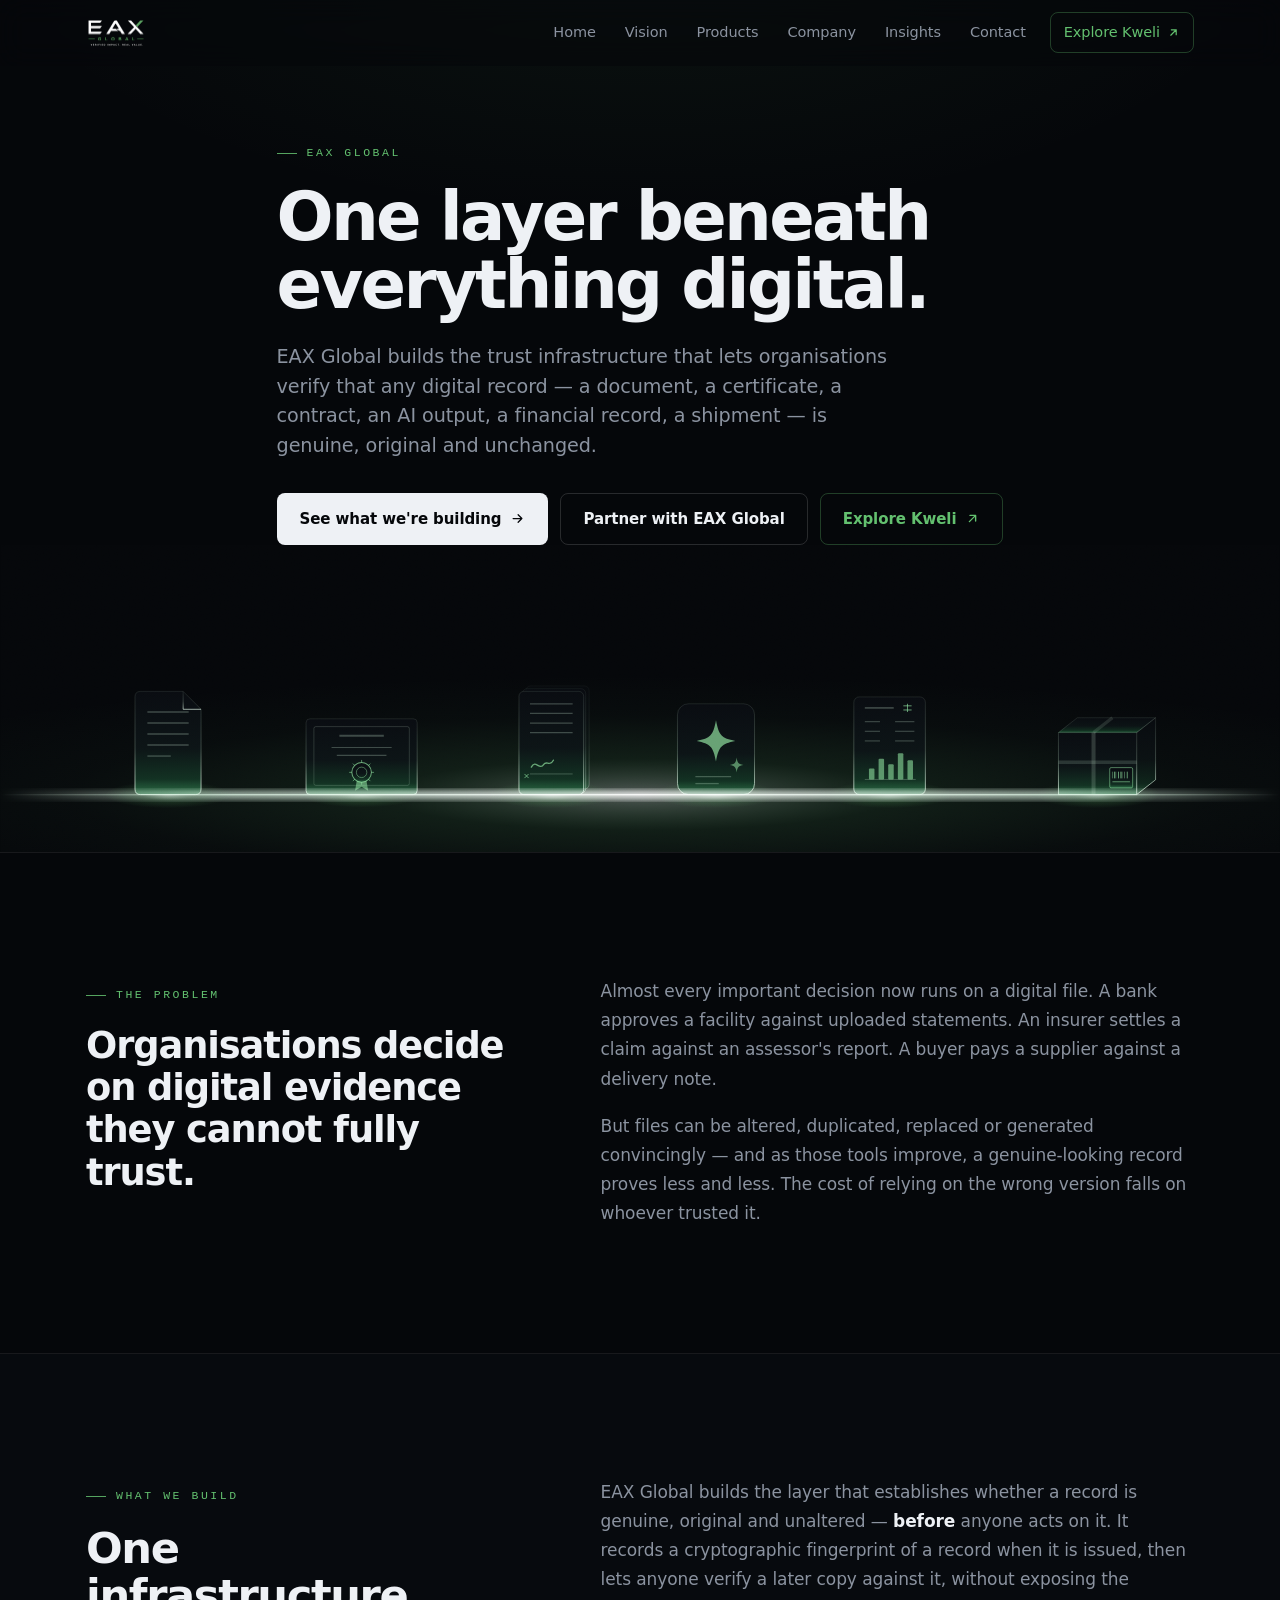
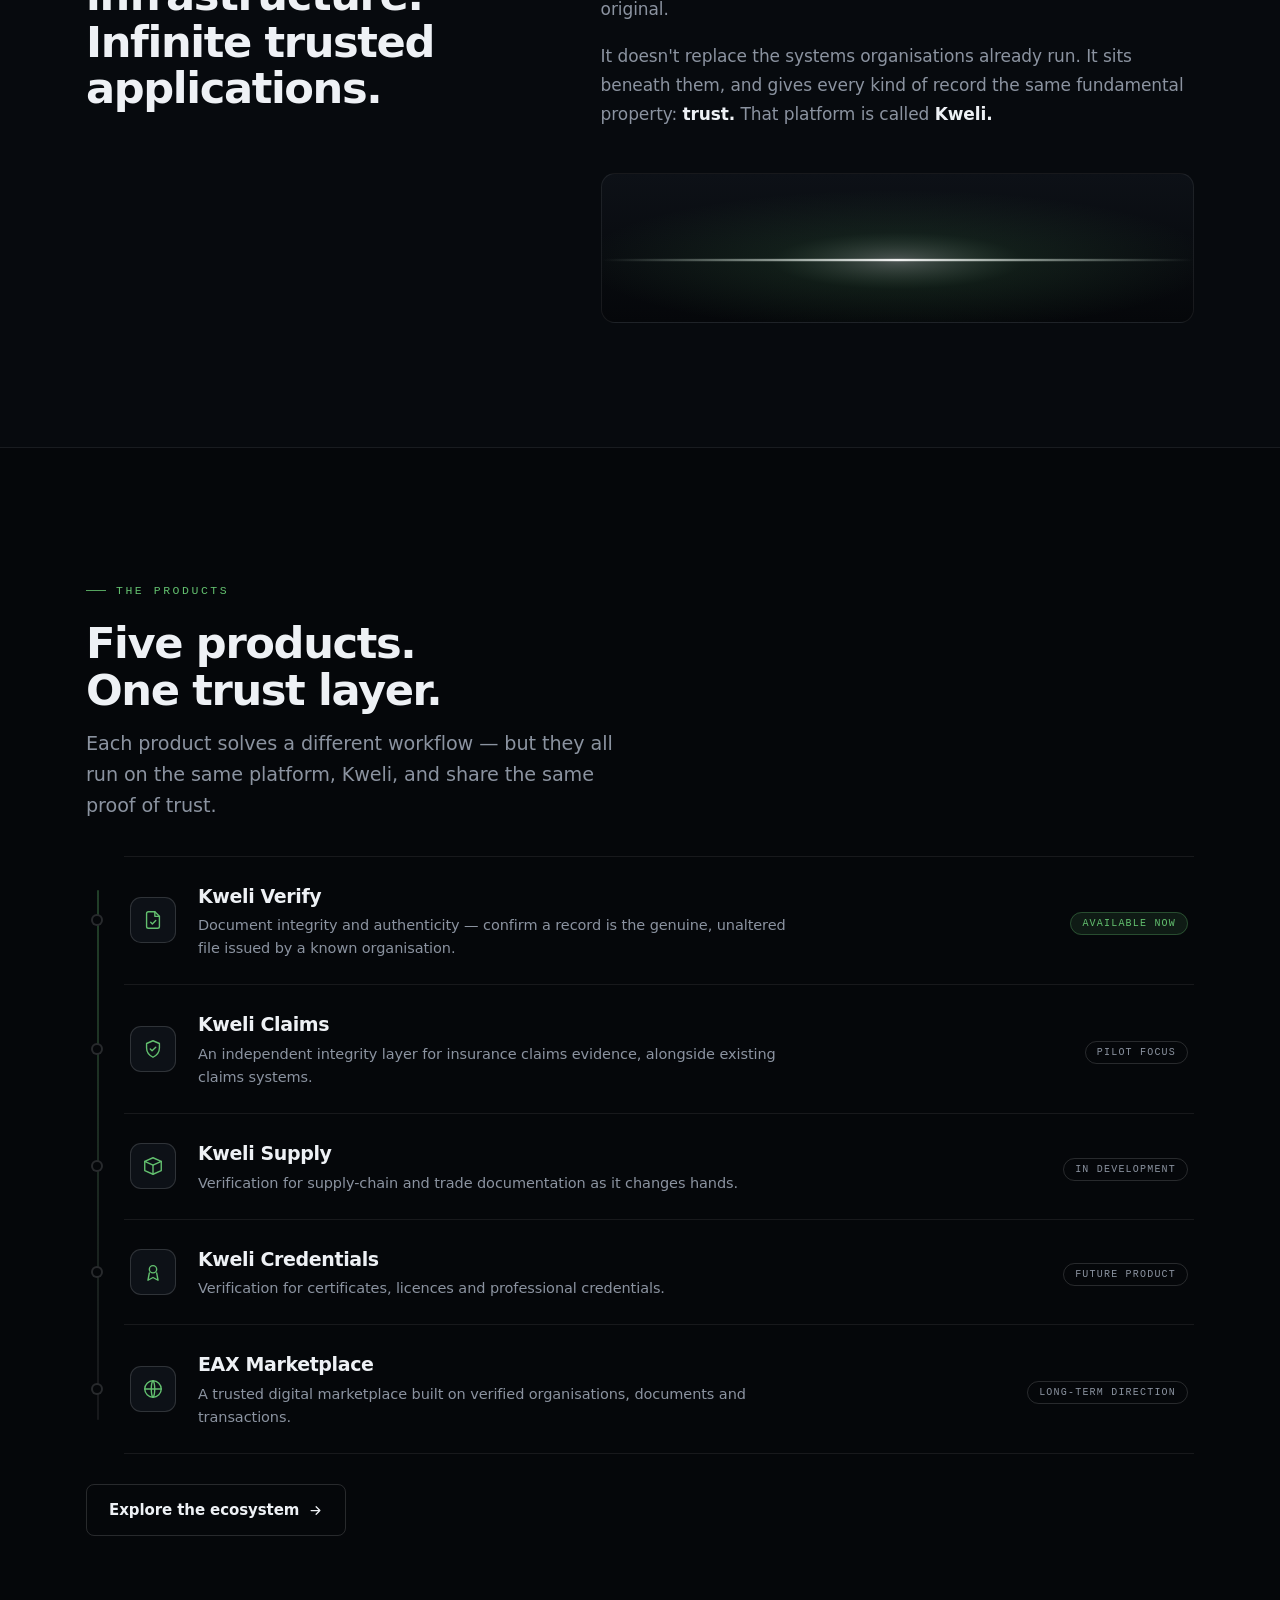
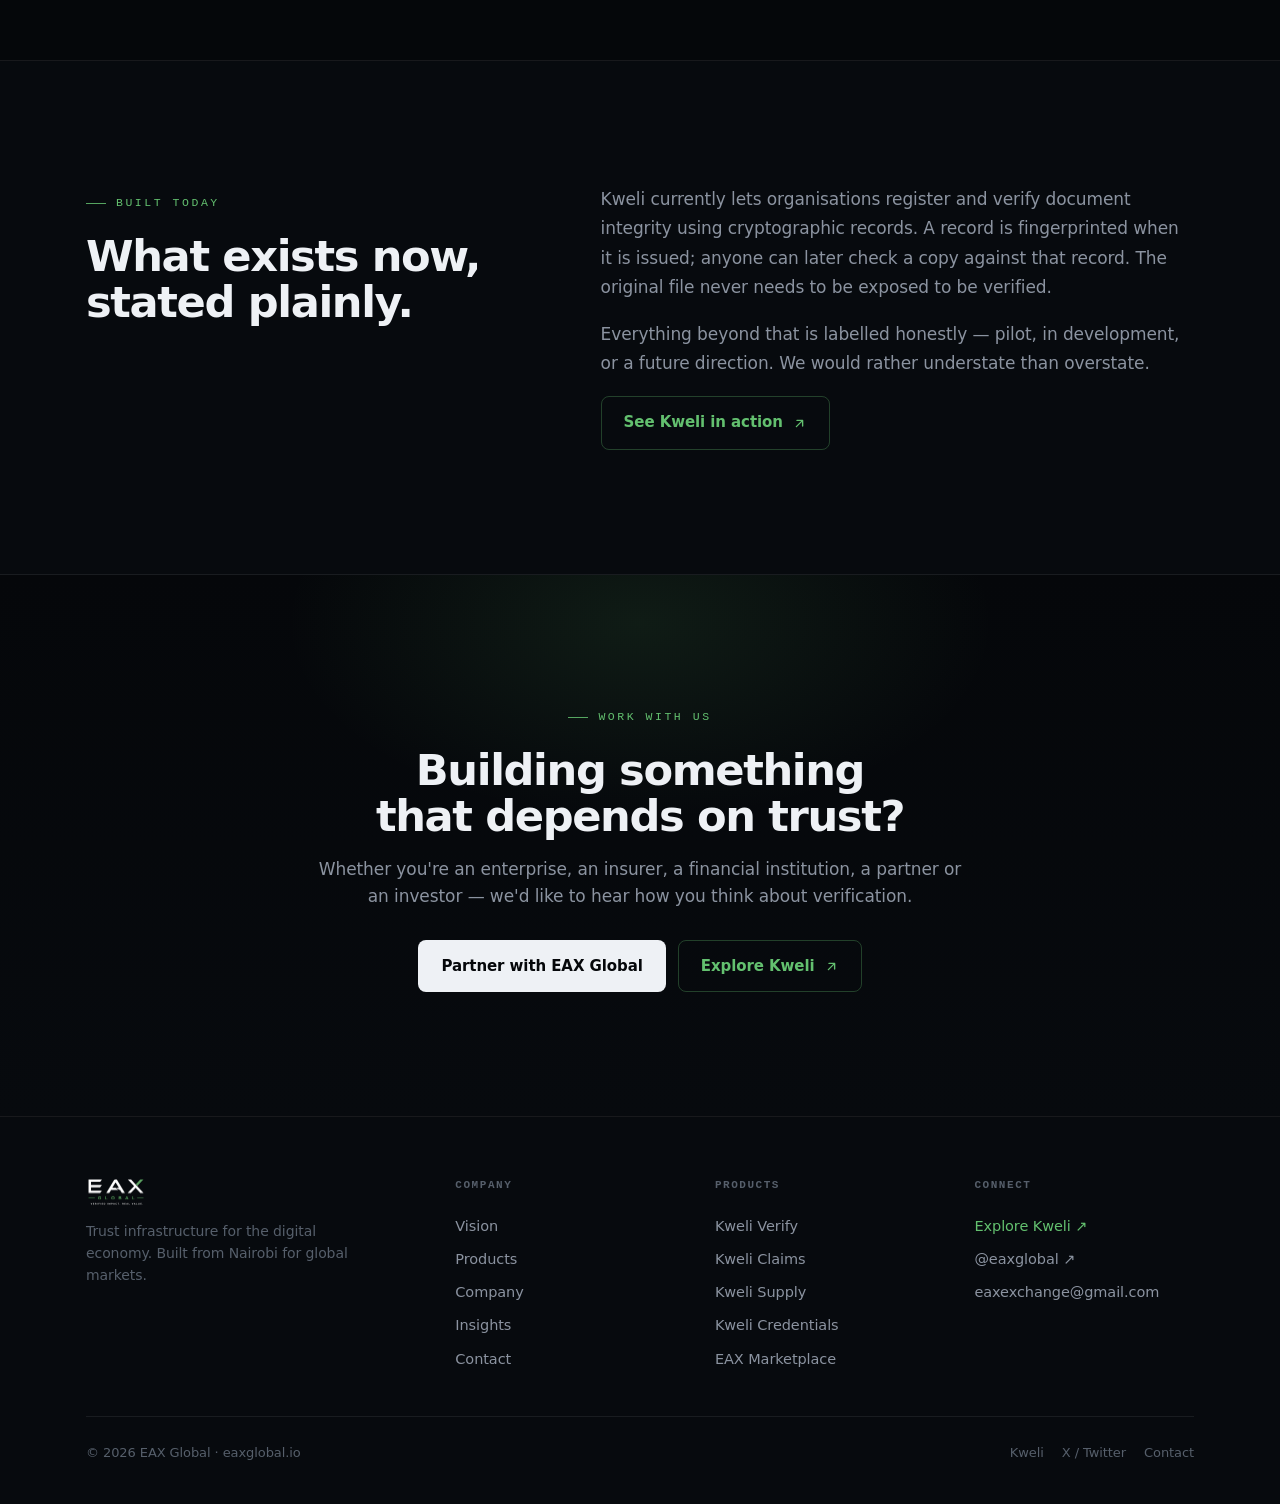
==== commit eee2a144: "Final creative pass: bring Home, Vision, Company, Insights up to Products' standard Products page le" ====
--- a/index.html
+++ b/index.html
@@ -22,6 +22,7 @@
   </nav></div></header>
 <main>
   <section class="hero">
+    <div class="hero__aura" aria-hidden="true"></div>
     <div class="wrap hero__content">
       <div class="eyebrow reveal" style="--i:0">EAX Global</div>
       <h1 class="reveal" style="--i:1">One layer beneath everything digital.</h1>
@@ -42,7 +43,7 @@
   <radialGradient id="vig" cx="50%" cy="44%" r="76%"><stop offset="52%" stop-color="#05070a" stop-opacity="0"/><stop offset="100%" stop-color="#000000" stop-opacity=".72"/></radialGradient>
   <filter id="bS" x="-40%" y="-40%" width="180%" height="180%"><feGaussianBlur stdDeviation="4"/></filter>
   <filter id="bXL" x="-90%" y="-90%" width="280%" height="280%"><feGaussianBlur stdDeviation="40"/></filter>
-</defs><rect width="1600" height="384" fill="#05070a"/><ellipse cx="800" cy="312" rx="1080" ry="150" fill="url(#halo)"/><ellipse class="ig-glow" style="--d:0.20s" cx="210" cy="312" rx="79" ry="17" fill="url(#base)"/><g class="ig-art" style="--d:0.20s" transform="translate(210 312) scale(0.860)"><g><path fill="url(#form)" d="M-48 -142 Q-48 -150 -40 -150 L22 -150 L48 -124 L48 -8 Q48 0 40 0 L-40 0 Q-48 0 -48 -8 Z"/><path fill="none" stroke="url(#edge)" stroke-width="1.4" d="M-48 -142 Q-48 -150 -40 -150 L22 -150 L48 -124 L48 -8 Q48 0 40 0 L-40 0 Q-48 0 -48 -8 Z"/><path fill="none" stroke="url(#edge)" stroke-width="1.2" d="M22 -150 L22 -124 L48 -124"/><line x1="-30" y1="-120" x2="30" y2="-120" stroke="rgba(207,238,214,.26)" stroke-width="2"/><line x1="-30" y1="-104" x2="30" y2="-104" stroke="rgba(207,238,214,.26)" stroke-width="2"/><line x1="-30" y1="-88" x2="30" y2="-88" stroke="rgba(207,238,214,.26)" stroke-width="2"/><line x1="-30" y1="-72" x2="30" y2="-72" stroke="rgba(207,238,214,.26)" stroke-width="2"/><line x1="-30" y1="-56" x2="4" y2="-56" stroke="rgba(207,238,214,.26)" stroke-width="2"/></g></g><ellipse class="ig-glow" style="--d:0.37s" cx="452" cy="312" rx="75" ry="16" fill="url(#base)"/><g class="ig-art" style="--d:0.37s" transform="translate(452 312) scale(0.817)"><g><rect x="-85" y="-116" width="170" height="116" rx="6" fill="url(#form)"/><rect x="-85" y="-116" width="170" height="116" rx="6" fill="none" stroke="url(#edge)" stroke-width="1.4"/><rect x="-73" y="-104" width="146" height="90" rx="3" fill="none" stroke="rgba(207,238,214,.26)" stroke-width="1"/><line x1="-34" y1="-90" x2="34" y2="-90" stroke="rgba(207,238,214,.26)" stroke-width="3"/><line x1="-46" y1="-72" x2="46" y2="-72" stroke="rgba(207,238,214,.26)" stroke-width="1.6"/><line x1="-38" y1="-60" x2="38" y2="-60" stroke="rgba(207,238,214,.26)" stroke-width="1.6"/><path d="M-6 -30 L-10 -6 L0 -12 L10 -6 L6 -30 Z" fill="rgba(150,235,166,.66)" opacity=".8"/><circle cx="0" cy="-34" r="15" fill="url(#form)" stroke="rgba(150,235,166,.66)" stroke-width="1.6"/><circle cx="0" cy="-34" r="8" fill="none" stroke="rgba(150,235,166,.66)" stroke-width="1"/><line x1="15.0" y1="-34.0" x2="19.0" y2="-34.0" stroke="rgba(150,235,166,.66)" stroke-width="1.2"/><line x1="10.6" y1="-23.4" x2="13.4" y2="-20.6" stroke="rgba(150,235,166,.66)" stroke-width="1.2"/><line x1="0.0" y1="-19.0" x2="0.0" y2="-15.0" stroke="rgba(150,235,166,.66)" stroke-width="1.2"/><line x1="-10.6" y1="-23.4" x2="-13.4" y2="-20.6" stroke="rgba(150,235,166,.66)" stroke-width="1.2"/><line x1="-15.0" y1="-34.0" x2="-19.0" y2="-34.0" stroke="rgba(150,235,166,.66)" stroke-width="1.2"/><line x1="-10.6" y1="-44.6" x2="-13.4" y2="-47.4" stroke="rgba(150,235,166,.66)" stroke-width="1.2"/><line x1="-0.0" y1="-49.0" x2="-0.0" y2="-53.0" stroke="rgba(150,235,166,.66)" stroke-width="1.2"/><line x1="10.6" y1="-44.6" x2="13.4" y2="-47.4" stroke="rgba(150,235,166,.66)" stroke-width="1.2"/></g></g><ellipse class="ig-glow" style="--d:0.54s" cx="690" cy="312" rx="79" ry="17" fill="url(#base)"/><g class="ig-art" style="--d:0.54s" transform="translate(690 312) scale(0.860)"><g><rect x="-38" y="-158" width="92" height="150" rx="7" fill="url(#form)" stroke="url(#edge)" stroke-width="1" opacity=".5"/><rect x="-43" y="-154" width="92" height="152" rx="7" fill="url(#form)" stroke="url(#edge)" stroke-width="1.1" opacity=".7"/><rect x="-48" y="-150" width="94" height="150" rx="7" fill="url(#form)"/><rect x="-48" y="-150" width="94" height="150" rx="7" fill="none" stroke="url(#edge)" stroke-width="1.4"/><line x1="-32" y1="-132" x2="30" y2="-132" stroke="rgba(207,238,214,.26)" stroke-width="1.8"/><line x1="-32" y1="-118" x2="30" y2="-118" stroke="rgba(207,238,214,.26)" stroke-width="1.8"/><line x1="-32" y1="-104" x2="30" y2="-104" stroke="rgba(207,238,214,.26)" stroke-width="1.8"/><line x1="-32" y1="-90" x2="30" y2="-90" stroke="rgba(207,238,214,.26)" stroke-width="1.8"/><path d="M-30 -40 c6 -12 12 6 18 -4 c4 -6 9 4 14 -6" fill="none" stroke="rgba(150,235,166,.66)" stroke-width="2" stroke-linecap="round"/><line x1="-32" y1="-30" x2="30" y2="-30" stroke="rgba(207,238,214,.26)" stroke-width="1.4"/><path d="M-40 -30 l6 6 M-34 -30 l-6 6" stroke="rgba(150,235,166,.66)" stroke-width="1.4"/></g></g><ellipse class="ig-glow" style="--d:0.71s" cx="895" cy="312" rx="79" ry="17" fill="url(#base)"/><g class="ig-art" style="--d:0.71s" transform="translate(895 312) scale(0.860)"><g><rect x="-56" y="-132" width="112" height="132" rx="16" fill="url(#form)"/><rect x="-56" y="-132" width="112" height="132" rx="16" fill="none" stroke="url(#edge)" stroke-width="1.4"/><path d="M-2 -108 C2 -86 6 -82 26 -78 C6 -74 2 -70 -2 -48 C-6 -70 -10 -74 -30 -78 C-10 -82 -6 -86 -2 -108 Z" transform="translate(2 0)" fill="rgba(150,235,166,.66)"/><path d="M30 -54 C31 -46 33 -44 40 -43 C33 -42 31 -40 30 -32 C29 -40 27 -42 20 -43 C27 -44 29 -46 30 -54 Z" fill="rgba(150,235,166,.66)" opacity=".8"/><line x1="-30" y1="-26" x2="22" y2="-26" stroke="rgba(207,238,214,.26)" stroke-width="1.8"/><line x1="-30" y1="-16" x2="4" y2="-16" stroke="rgba(207,238,214,.26)" stroke-width="1.8"/></g></g><ellipse class="ig-glow" style="--d:0.88s" cx="1112" cy="312" rx="79" ry="17" fill="url(#base)"/><g class="ig-art" style="--d:0.88s" transform="translate(1112 312) scale(0.860)"><g><rect x="-52" y="-142" width="104" height="142" rx="8" fill="url(#form)"/><rect x="-52" y="-142" width="104" height="142" rx="8" fill="none" stroke="url(#edge)" stroke-width="1.4"/><line x1="-36" y1="-126" x2="6" y2="-126" stroke="rgba(207,238,214,.26)" stroke-width="2.4"/><path d="M26 -132 v12 M20 -129 h12 M20 -123 h12" stroke="rgba(150,235,166,.66)" stroke-width="1.4" fill="none"/><line x1="-36" y1="-106" x2="-14" y2="-106" stroke="rgba(207,238,214,.26)" stroke-width="1.6"/><line x1="8" y1="-106" x2="36" y2="-106" stroke="rgba(207,238,214,.26)" stroke-width="1.6"/><line x1="-36" y1="-92" x2="-14" y2="-92" stroke="rgba(207,238,214,.26)" stroke-width="1.6"/><line x1="8" y1="-92" x2="36" y2="-92" stroke="rgba(207,238,214,.26)" stroke-width="1.6"/><line x1="-36" y1="-78" x2="-14" y2="-78" stroke="rgba(207,238,214,.26)" stroke-width="1.6"/><line x1="8" y1="-78" x2="36" y2="-78" stroke="rgba(207,238,214,.26)" stroke-width="1.6"/><line x1="-36" y1="-22" x2="38" y2="-22" stroke="rgba(207,238,214,.26)" stroke-width="1.4"/><rect x="-30" y="-38" width="8" height="16" rx="1.5" fill="rgba(150,235,166,.66)" opacity=".85"/><rect x="-16" y="-52" width="8" height="30" rx="1.5" fill="rgba(150,235,166,.66)" opacity=".85"/><rect x="-2" y="-44" width="8" height="22" rx="1.5" fill="rgba(150,235,166,.66)" opacity=".85"/><rect x="12" y="-60" width="8" height="38" rx="1.5" fill="rgba(150,235,166,.66)" opacity=".85"/><rect x="26" y="-50" width="8" height="28" rx="1.5" fill="rgba(150,235,166,.66)" opacity=".85"/></g></g><ellipse class="ig-glow" style="--d:1.05s" cx="1372" cy="312" rx="78" ry="17" fill="url(#base)"/><g class="ig-art" style="--d:1.05s" transform="translate(1372 312) scale(0.843)"><g><path d="M-58 -92 L58 -92 L58 0 L-58 0 Z" fill="url(#form)"/><path d="M-58 -92 L-30 -114 L86 -114 L58 -92 Z" fill="url(#form)" opacity=".82"/><path d="M58 -92 L86 -114 L86 -22 L58 0 Z" fill="url(#form)" opacity=".62"/><path d="M-58 -92 L58 -92 L58 0 L-58 0 Z M-58 -92 L-30 -114 L86 -114 L58 -92 M58 -92 L86 -114 L86 -22 L58 0" fill="none" stroke="url(#edge)" stroke-width="1.4"/><line x1="-6" y1="-92" x2="-6" y2="0" stroke="rgba(207,238,214,.26)" stroke-width="6" opacity=".7"/><line x1="-6" y1="-92" x2="22" y2="-114" stroke="rgba(207,238,214,.26)" stroke-width="5" opacity=".5"/><line x1="-58" y1="-48" x2="58" y2="-48" stroke="rgba(207,238,214,.26)" stroke-width="5" opacity=".6"/><rect x="18" y="-40" width="34" height="30" rx="2" fill="url(#form)" stroke="rgba(150,235,166,.66)" stroke-width="1.1"/><line x1="22" y1="-34" x2="22" y2="-24" stroke="rgba(150,235,166,.66)" stroke-width="0.9"/><line x1="25" y1="-34" x2="25" y2="-24" stroke="rgba(150,235,166,.66)" stroke-width="1.4"/><line x1="27" y1="-34" x2="27" y2="-24" stroke="rgba(150,235,166,.66)" stroke-width="0.9"/><line x1="31" y1="-34" x2="31" y2="-24" stroke="rgba(150,235,166,.66)" stroke-width="1.4"/><line x1="34" y1="-34" x2="34" y2="-24" stroke="rgba(150,235,166,.66)" stroke-width="0.9"/><line x1="36" y1="-34" x2="36" y2="-24" stroke="rgba(150,235,166,.66)" stroke-width="1.4"/><line x1="40" y1="-34" x2="40" y2="-24" stroke="rgba(150,235,166,.66)" stroke-width="0.9"/><line x1="44" y1="-34" x2="44" y2="-24" stroke="rgba(150,235,166,.66)" stroke-width="1.4"/><line x1="22" y1="-19" x2="48" y2="-19" stroke="rgba(150,235,166,.66)" stroke-width="1.2"/></g></g><rect x="0" y="308" width="1600" height="9" fill="url(#core)" filter="url(#bS)"/><rect x="0" y="311.5" width="1600" height="1.4" fill="url(#core)"/></svg></div>
+</defs><rect width="1600" height="384" fill="#05070a"/><ellipse cx="800" cy="312" rx="1080" ry="150" fill="url(#halo)"/><ellipse class="ig-glow" style="--d:0.45s" cx="210" cy="312" rx="79" ry="17" fill="url(#base)"/><g class="ig-art" style="--d:0.45s" transform="translate(210 312) scale(0.860)"><g><path fill="url(#form)" d="M-48 -142 Q-48 -150 -40 -150 L22 -150 L48 -124 L48 -8 Q48 0 40 0 L-40 0 Q-48 0 -48 -8 Z"/><path fill="none" stroke="url(#edge)" stroke-width="1.4" d="M-48 -142 Q-48 -150 -40 -150 L22 -150 L48 -124 L48 -8 Q48 0 40 0 L-40 0 Q-48 0 -48 -8 Z"/><path fill="none" stroke="url(#edge)" stroke-width="1.2" d="M22 -150 L22 -124 L48 -124"/><line x1="-30" y1="-120" x2="30" y2="-120" stroke="rgba(207,238,214,.26)" stroke-width="2"/><line x1="-30" y1="-104" x2="30" y2="-104" stroke="rgba(207,238,214,.26)" stroke-width="2"/><line x1="-30" y1="-88" x2="30" y2="-88" stroke="rgba(207,238,214,.26)" stroke-width="2"/><line x1="-30" y1="-72" x2="30" y2="-72" stroke="rgba(207,238,214,.26)" stroke-width="2"/><line x1="-30" y1="-56" x2="4" y2="-56" stroke="rgba(207,238,214,.26)" stroke-width="2"/></g></g><ellipse class="ig-glow" style="--d:0.69s" cx="452" cy="312" rx="75" ry="16" fill="url(#base)"/><g class="ig-art" style="--d:0.69s" transform="translate(452 312) scale(0.817)"><g><rect x="-85" y="-116" width="170" height="116" rx="6" fill="url(#form)"/><rect x="-85" y="-116" width="170" height="116" rx="6" fill="none" stroke="url(#edge)" stroke-width="1.4"/><rect x="-73" y="-104" width="146" height="90" rx="3" fill="none" stroke="rgba(207,238,214,.26)" stroke-width="1"/><line x1="-34" y1="-90" x2="34" y2="-90" stroke="rgba(207,238,214,.26)" stroke-width="3"/><line x1="-46" y1="-72" x2="46" y2="-72" stroke="rgba(207,238,214,.26)" stroke-width="1.6"/><line x1="-38" y1="-60" x2="38" y2="-60" stroke="rgba(207,238,214,.26)" stroke-width="1.6"/><path d="M-6 -30 L-10 -6 L0 -12 L10 -6 L6 -30 Z" fill="rgba(150,235,166,.66)" opacity=".8"/><circle cx="0" cy="-34" r="15" fill="url(#form)" stroke="rgba(150,235,166,.66)" stroke-width="1.6"/><circle cx="0" cy="-34" r="8" fill="none" stroke="rgba(150,235,166,.66)" stroke-width="1"/><line x1="15.0" y1="-34.0" x2="19.0" y2="-34.0" stroke="rgba(150,235,166,.66)" stroke-width="1.2"/><line x1="10.6" y1="-23.4" x2="13.4" y2="-20.6" stroke="rgba(150,235,166,.66)" stroke-width="1.2"/><line x1="0.0" y1="-19.0" x2="0.0" y2="-15.0" stroke="rgba(150,235,166,.66)" stroke-width="1.2"/><line x1="-10.6" y1="-23.4" x2="-13.4" y2="-20.6" stroke="rgba(150,235,166,.66)" stroke-width="1.2"/><line x1="-15.0" y1="-34.0" x2="-19.0" y2="-34.0" stroke="rgba(150,235,166,.66)" stroke-width="1.2"/><line x1="-10.6" y1="-44.6" x2="-13.4" y2="-47.4" stroke="rgba(150,235,166,.66)" stroke-width="1.2"/><line x1="-0.0" y1="-49.0" x2="-0.0" y2="-53.0" stroke="rgba(150,235,166,.66)" stroke-width="1.2"/><line x1="10.6" y1="-44.6" x2="13.4" y2="-47.4" stroke="rgba(150,235,166,.66)" stroke-width="1.2"/></g></g><ellipse class="ig-glow" style="--d:0.93s" cx="690" cy="312" rx="79" ry="17" fill="url(#base)"/><g class="ig-art" style="--d:0.93s" transform="translate(690 312) scale(0.860)"><g><rect x="-38" y="-158" width="92" height="150" rx="7" fill="url(#form)" stroke="url(#edge)" stroke-width="1" opacity=".5"/><rect x="-43" y="-154" width="92" height="152" rx="7" fill="url(#form)" stroke="url(#edge)" stroke-width="1.1" opacity=".7"/><rect x="-48" y="-150" width="94" height="150" rx="7" fill="url(#form)"/><rect x="-48" y="-150" width="94" height="150" rx="7" fill="none" stroke="url(#edge)" stroke-width="1.4"/><line x1="-32" y1="-132" x2="30" y2="-132" stroke="rgba(207,238,214,.26)" stroke-width="1.8"/><line x1="-32" y1="-118" x2="30" y2="-118" stroke="rgba(207,238,214,.26)" stroke-width="1.8"/><line x1="-32" y1="-104" x2="30" y2="-104" stroke="rgba(207,238,214,.26)" stroke-width="1.8"/><line x1="-32" y1="-90" x2="30" y2="-90" stroke="rgba(207,238,214,.26)" stroke-width="1.8"/><path d="M-30 -40 c6 -12 12 6 18 -4 c4 -6 9 4 14 -6" fill="none" stroke="rgba(150,235,166,.66)" stroke-width="2" stroke-linecap="round"/><line x1="-32" y1="-30" x2="30" y2="-30" stroke="rgba(207,238,214,.26)" stroke-width="1.4"/><path d="M-40 -30 l6 6 M-34 -30 l-6 6" stroke="rgba(150,235,166,.66)" stroke-width="1.4"/></g></g><ellipse class="ig-glow" style="--d:1.17s" cx="895" cy="312" rx="79" ry="17" fill="url(#base)"/><g class="ig-art" style="--d:1.17s" transform="translate(895 312) scale(0.860)"><g><rect x="-56" y="-132" width="112" height="132" rx="16" fill="url(#form)"/><rect x="-56" y="-132" width="112" height="132" rx="16" fill="none" stroke="url(#edge)" stroke-width="1.4"/><path d="M-2 -108 C2 -86 6 -82 26 -78 C6 -74 2 -70 -2 -48 C-6 -70 -10 -74 -30 -78 C-10 -82 -6 -86 -2 -108 Z" transform="translate(2 0)" fill="rgba(150,235,166,.66)"/><path d="M30 -54 C31 -46 33 -44 40 -43 C33 -42 31 -40 30 -32 C29 -40 27 -42 20 -43 C27 -44 29 -46 30 -54 Z" fill="rgba(150,235,166,.66)" opacity=".8"/><line x1="-30" y1="-26" x2="22" y2="-26" stroke="rgba(207,238,214,.26)" stroke-width="1.8"/><line x1="-30" y1="-16" x2="4" y2="-16" stroke="rgba(207,238,214,.26)" stroke-width="1.8"/></g></g><ellipse class="ig-glow" style="--d:1.41s" cx="1112" cy="312" rx="79" ry="17" fill="url(#base)"/><g class="ig-art" style="--d:1.41s" transform="translate(1112 312) scale(0.860)"><g><rect x="-52" y="-142" width="104" height="142" rx="8" fill="url(#form)"/><rect x="-52" y="-142" width="104" height="142" rx="8" fill="none" stroke="url(#edge)" stroke-width="1.4"/><line x1="-36" y1="-126" x2="6" y2="-126" stroke="rgba(207,238,214,.26)" stroke-width="2.4"/><path d="M26 -132 v12 M20 -129 h12 M20 -123 h12" stroke="rgba(150,235,166,.66)" stroke-width="1.4" fill="none"/><line x1="-36" y1="-106" x2="-14" y2="-106" stroke="rgba(207,238,214,.26)" stroke-width="1.6"/><line x1="8" y1="-106" x2="36" y2="-106" stroke="rgba(207,238,214,.26)" stroke-width="1.6"/><line x1="-36" y1="-92" x2="-14" y2="-92" stroke="rgba(207,238,214,.26)" stroke-width="1.6"/><line x1="8" y1="-92" x2="36" y2="-92" stroke="rgba(207,238,214,.26)" stroke-width="1.6"/><line x1="-36" y1="-78" x2="-14" y2="-78" stroke="rgba(207,238,214,.26)" stroke-width="1.6"/><line x1="8" y1="-78" x2="36" y2="-78" stroke="rgba(207,238,214,.26)" stroke-width="1.6"/><line x1="-36" y1="-22" x2="38" y2="-22" stroke="rgba(207,238,214,.26)" stroke-width="1.4"/><rect x="-30" y="-38" width="8" height="16" rx="1.5" fill="rgba(150,235,166,.66)" opacity=".85"/><rect x="-16" y="-52" width="8" height="30" rx="1.5" fill="rgba(150,235,166,.66)" opacity=".85"/><rect x="-2" y="-44" width="8" height="22" rx="1.5" fill="rgba(150,235,166,.66)" opacity=".85"/><rect x="12" y="-60" width="8" height="38" rx="1.5" fill="rgba(150,235,166,.66)" opacity=".85"/><rect x="26" y="-50" width="8" height="28" rx="1.5" fill="rgba(150,235,166,.66)" opacity=".85"/></g></g><ellipse class="ig-glow" style="--d:1.65s" cx="1372" cy="312" rx="78" ry="17" fill="url(#base)"/><g class="ig-art" style="--d:1.65s" transform="translate(1372 312) scale(0.843)"><g><path d="M-58 -92 L58 -92 L58 0 L-58 0 Z" fill="url(#form)"/><path d="M-58 -92 L-30 -114 L86 -114 L58 -92 Z" fill="url(#form)" opacity=".82"/><path d="M58 -92 L86 -114 L86 -22 L58 0 Z" fill="url(#form)" opacity=".62"/><path d="M-58 -92 L58 -92 L58 0 L-58 0 Z M-58 -92 L-30 -114 L86 -114 L58 -92 M58 -92 L86 -114 L86 -22 L58 0" fill="none" stroke="url(#edge)" stroke-width="1.4"/><line x1="-6" y1="-92" x2="-6" y2="0" stroke="rgba(207,238,214,.26)" stroke-width="6" opacity=".7"/><line x1="-6" y1="-92" x2="22" y2="-114" stroke="rgba(207,238,214,.26)" stroke-width="5" opacity=".5"/><line x1="-58" y1="-48" x2="58" y2="-48" stroke="rgba(207,238,214,.26)" stroke-width="5" opacity=".6"/><rect x="18" y="-40" width="34" height="30" rx="2" fill="url(#form)" stroke="rgba(150,235,166,.66)" stroke-width="1.1"/><line x1="22" y1="-34" x2="22" y2="-24" stroke="rgba(150,235,166,.66)" stroke-width="0.9"/><line x1="25" y1="-34" x2="25" y2="-24" stroke="rgba(150,235,166,.66)" stroke-width="1.4"/><line x1="27" y1="-34" x2="27" y2="-24" stroke="rgba(150,235,166,.66)" stroke-width="0.9"/><line x1="31" y1="-34" x2="31" y2="-24" stroke="rgba(150,235,166,.66)" stroke-width="1.4"/><line x1="34" y1="-34" x2="34" y2="-24" stroke="rgba(150,235,166,.66)" stroke-width="0.9"/><line x1="36" y1="-34" x2="36" y2="-24" stroke="rgba(150,235,166,.66)" stroke-width="1.4"/><line x1="40" y1="-34" x2="40" y2="-24" stroke="rgba(150,235,166,.66)" stroke-width="0.9"/><line x1="44" y1="-34" x2="44" y2="-24" stroke="rgba(150,235,166,.66)" stroke-width="1.4"/><line x1="22" y1="-19" x2="48" y2="-19" stroke="rgba(150,235,166,.66)" stroke-width="1.2"/></g></g><rect x="0" y="308" width="1600" height="9" fill="url(#core)" filter="url(#bS)"/><rect x="0" y="311.5" width="1600" height="1.4" fill="url(#core)"/></svg></div>
   </section>
 
   <section class="section">
@@ -68,15 +69,16 @@
 
   <section class="section">
     <div class="wrap">
-      <div class="reveal" style="max-width:50ch;margin-bottom:34px"><div class="eyebrow">The products</div><h2 class="title">A platform that expands over time.</h2></div>
-      <div class="reveal">
-        <div class="prod"><div class="prod__mk"><svg viewBox="0 0 24 24"><path d="M14 3H7a2 2 0 0 0-2 2v14a2 2 0 0 0 2 2h10a2 2 0 0 0 2-2V8z"/><path d="M14 3v5h5"/><path d="M9.5 14.5l1.8 1.8 3.7-3.7"/></svg></div><div class="prod__b"><h3>Kweli Verify</h3><p>Document integrity and authenticity — confirm a record is the genuine, unaltered file issued by a known organisation.</p></div><div class="prod__meta"><span class="stage stage--live">Available now</span></div></div>
-        <div class="prod"><div class="prod__mk"><svg viewBox="0 0 24 24"><path d="M12 3l7 3v5c0 4.5-3 8-7 10-4-2-7-5.5-7-10V6z"/><path d="M9 12l2 2 4-4"/></svg></div><div class="prod__b"><h3>Kweli Claims</h3><p>An independent integrity layer for insurance claims evidence, alongside existing claims systems.</p></div><div class="prod__meta"><span class="stage">Pilot focus</span></div></div>
-        <div class="prod"><div class="prod__mk"><svg viewBox="0 0 24 24"><path d="M3 7l9-4 9 4-9 4-9-4z"/><path d="M3 7v10l9 4 9-4V7"/><path d="M12 11v10"/></svg></div><div class="prod__b"><h3>Kweli Supply</h3><p>Verification for supply-chain and trade documentation as it changes hands.</p></div><div class="prod__meta"><span class="stage">In development</span></div></div>
-        <div class="prod"><div class="prod__mk"><svg viewBox="0 0 24 24"><circle cx="12" cy="9" r="4"/><path d="M8 13l-1.5 8L12 18l5.5 3L16 13"/></svg></div><div class="prod__b"><h3>Kweli Credentials</h3><p>Verification for certificates, licences and professional credentials.</p></div><div class="prod__meta"><span class="stage">Future product</span></div></div>
-        <div class="prod"><div class="prod__mk"><svg viewBox="0 0 24 24"><circle cx="12" cy="12" r="9"/><path d="M3 12h18M12 3c2.5 2.7 2.5 15.3 0 18M12 3c-2.5 2.7-2.5 15.3 0 18"/></svg></div><div class="prod__b"><h3>EAX Marketplace</h3><p>A trusted digital marketplace built on verified organisations, documents and transactions.</p></div><div class="prod__meta"><span class="stage">Long-term direction</span></div></div>
+      <div class="reveal" style="max-width:52ch;margin-bottom:34px"><div class="eyebrow">The products</div><h2 class="title">Five products. One trust layer.</h2><p class="lede" style="margin-top:16px">Each product solves a different workflow — but they all run on the same platform, Kweli, and share the same proof of trust.</p></div>
+      <div class="eco">
+        <div class="eco__rail" aria-hidden="true"></div>
+        <div class="prod reveal" style="--i:0"><span class="prod__node" aria-hidden="true"></span><div class="prod__mk"><svg viewBox="0 0 24 24"><path d="M14 3H7a2 2 0 0 0-2 2v14a2 2 0 0 0 2 2h10a2 2 0 0 0 2-2V8z"/><path d="M14 3v5h5"/><path d="M9.5 14.5l1.8 1.8 3.7-3.7"/></svg></div><div class="prod__b"><h3>Kweli Verify</h3><p>Document integrity and authenticity — confirm a record is the genuine, unaltered file issued by a known organisation.</p></div><div class="prod__meta"><span class="stage stage--live">Available now</span></div></div>
+        <div class="prod reveal" style="--i:1"><span class="prod__node" aria-hidden="true"></span><div class="prod__mk"><svg viewBox="0 0 24 24"><path d="M12 3l7 3v5c0 4.5-3 8-7 10-4-2-7-5.5-7-10V6z"/><path d="M9 12l2 2 4-4"/></svg></div><div class="prod__b"><h3>Kweli Claims</h3><p>An independent integrity layer for insurance claims evidence, alongside existing claims systems.</p></div><div class="prod__meta"><span class="stage">Pilot focus</span></div></div>
+        <div class="prod reveal" style="--i:2"><span class="prod__node" aria-hidden="true"></span><div class="prod__mk"><svg viewBox="0 0 24 24"><path d="M3 7l9-4 9 4-9 4-9-4z"/><path d="M3 7v10l9 4 9-4V7"/><path d="M12 11v10"/></svg></div><div class="prod__b"><h3>Kweli Supply</h3><p>Verification for supply-chain and trade documentation as it changes hands.</p></div><div class="prod__meta"><span class="stage">In development</span></div></div>
+        <div class="prod reveal" style="--i:3"><span class="prod__node" aria-hidden="true"></span><div class="prod__mk"><svg viewBox="0 0 24 24"><circle cx="12" cy="9" r="4"/><path d="M8 13l-1.5 8L12 18l5.5 3L16 13"/></svg></div><div class="prod__b"><h3>Kweli Credentials</h3><p>Verification for certificates, licences and professional credentials.</p></div><div class="prod__meta"><span class="stage">Future product</span></div></div>
+        <div class="prod reveal" style="--i:4"><span class="prod__node" aria-hidden="true"></span><div class="prod__mk"><svg viewBox="0 0 24 24"><circle cx="12" cy="12" r="9"/><path d="M3 12h18M12 3c2.5 2.7 2.5 15.3 0 18M12 3c-2.5 2.7-2.5 15.3 0 18"/></svg></div><div class="prod__b"><h3>EAX Marketplace</h3><p>A trusted digital marketplace built on verified organisations, documents and transactions.</p></div><div class="prod__meta"><span class="stage">Long-term direction</span></div></div>
       </div>
-      <div class="reveal" style="margin-top:26px"><a class="btn btn--outline" href="products.html">Explore the ecosystem <svg viewBox="0 0 24 24" fill="none" stroke="currentColor" stroke-width="2" stroke-linecap="round" stroke-linejoin="round" class="arrow"><path d="M5 12h14M13 6l6 6-6 6"/></svg></a></div>
+      <div class="reveal" style="margin-top:30px"><a class="btn btn--outline" href="products.html">Explore the ecosystem <svg viewBox="0 0 24 24" fill="none" stroke="currentColor" stroke-width="2" stroke-linecap="round" stroke-linejoin="round" class="arrow"><path d="M5 12h14M13 6l6 6-6 6"/></svg></a></div>
     </div>
   </section>
 
--- a/assets/brand.css
+++ b/assets/brand.css
@@ -57,6 +57,8 @@
 .hero__band .hero__scene{width:100%;height:auto;display:block}
 .hero__grain{position:absolute;inset:0;z-index:2;pointer-events:none;opacity:.045;mix-blend-mode:overlay;
   background-image:url("data:image/svg+xml,%3Csvg xmlns='http://www.w3.org/2000/svg' width='150' height='150'%3E%3Cfilter id='n'%3E%3CfeTurbulence type='fractalNoise' baseFrequency='.85' numOctaves='2'/%3E%3C/filter%3E%3Crect width='100%25' height='100%25' filter='url(%23n)'/%3E%3C/svg%3E")}
+.hero__aura{position:absolute;inset:0;z-index:0;pointer-events:none;
+  background:radial-gradient(88% 58% at 50% -8%,rgba(99,192,111,.07),transparent 58%),radial-gradient(120% 92% at 50% 122%,rgba(99,192,111,.05),transparent 54%)}
 
 /* buttons */
 .btn{display:inline-flex;align-items:center;gap:9px;padding:13px 22px;border-radius:var(--radius-sm);
@@ -96,6 +98,15 @@
 .prod__b p{color:var(--muted);font-size:14.5px;max-width:64ch}
 .stage{font-family:var(--mono);font-size:10px;letter-spacing:.12em;text-transform:uppercase;padding:5px 11px;border-radius:100px;border:1px solid var(--line2);color:var(--muted);white-space:nowrap}
 .stage--live{color:var(--accent);border-color:var(--accent-line);background:var(--accent-soft)}
+/* ecosystem: one connected platform */
+.eco{position:relative;padding-left:38px}
+.eco__rail{position:absolute;left:11px;top:34px;bottom:34px;width:2px;border-radius:2px;background:linear-gradient(180deg,var(--accent-line),var(--line) 92%)}
+.prod{position:relative}
+html.motion .prod.reveal{transition-delay:calc(var(--i,0)*.07s)}
+.prod__node{position:absolute;left:-33px;top:50%;transform:translateY(-50%);width:12px;height:12px;border-radius:50%;background:var(--void);border:2px solid var(--line2);transition:border-color .2s,box-shadow .2s,background .2s;z-index:1}
+.prod:hover .prod__node{border-color:var(--accent);box-shadow:0 0 0 4px var(--accent-soft)}
+.eco .prod:first-of-type .prod__node{border-color:var(--accent);background:var(--accent);box-shadow:0 0 0 4px var(--accent-soft)}
+@media(max-width:560px){.eco{padding-left:28px}.eco__rail{left:7px}.prod__node{left:-27px;width:10px;height:10px}}
 
 /* cards */
 .grid3{display:grid;grid-template-columns:repeat(3,1fr);gap:16px}
@@ -202,3 +213,120 @@
 html.motion .hero__scene .ig-dim{opacity:0;transition:opacity 1s var(--ease) var(--d)}
 html.motion .hero.lit .ig-dim{opacity:.5}
 @media(max-width:860px){.contact-split{grid-template-columns:1fr;gap:32px}.form-row{grid-template-columns:1fr}}
+
+/* ---- founding team ---- */
+.team{display:grid;grid-template-columns:repeat(3,1fr);gap:18px}
+.member{position:relative;overflow:hidden;border:1px solid var(--line);border-radius:16px;background:linear-gradient(180deg,var(--surface),var(--void));padding:26px 24px 22px;transition:border-color .25s var(--ease),transform .25s var(--ease),box-shadow .25s var(--ease)}
+.member:hover{border-color:var(--accent-line);transform:translateY(-4px);box-shadow:0 24px 60px -30px rgba(0,0,0,.9)}
+.member__glow{position:absolute;left:-18%;top:-42%;width:210px;height:210px;background:radial-gradient(circle,var(--accent-soft),transparent 66%);opacity:0;transition:opacity .3s;pointer-events:none}
+.member:hover .member__glow{opacity:1}
+.member__top{position:relative;display:flex;align-items:center;gap:15px;margin-bottom:17px}
+.member__avatar{width:56px;height:56px;border-radius:14px;flex-shrink:0;display:flex;align-items:center;justify-content:center;background:radial-gradient(120% 120% at 30% 20%,var(--surface2),var(--void));border:1px solid var(--line2);transition:border-color .25s}
+.member__avatar span{font-family:var(--mono);font-size:17px;font-weight:600;letter-spacing:.04em;color:var(--accent)}
+.member:hover .member__avatar{border-color:var(--accent-line)}
+.member__id h3{font-size:18px;font-weight:600;letter-spacing:-.01em}
+.member__role{font-family:var(--mono);font-size:11px;letter-spacing:.09em;text-transform:uppercase;color:var(--faint);margin-top:5px}
+.member__note{position:relative;color:var(--muted);font-size:14.5px;line-height:1.62;margin-bottom:18px}
+.member__focus{position:relative;display:flex;flex-wrap:wrap;gap:8px}
+.member__focus span{font-family:var(--mono);font-size:10.5px;letter-spacing:.03em;color:var(--muted);padding:5px 10px;border-radius:100px;border:1px solid var(--line);background:var(--surface);transition:color .2s,border-color .2s}
+.member:hover .member__focus span{color:var(--accent);border-color:var(--accent-line)}
+
+/* ---- timeline progress fill ---- */
+.tl__fill{position:absolute;left:8px;top:12px;width:2px;border-radius:2px;background:linear-gradient(var(--accent),var(--accent-line));z-index:1;height:47%}
+html.motion .tl__fill{height:0;transition:height 1.5s var(--ease) .25s}
+html.motion .tl.in .tl__fill{height:47%}
+.tl__step{transition-delay:calc(var(--i,0)*.08s)}
+
+/* ---- vision: disorder -> trusted infrastructure ---- */
+.vt-stage{position:relative;border:1px solid var(--line);border-radius:16px;overflow:hidden;background:radial-gradient(120% 130% at 50% 122%,rgba(99,192,111,.07),var(--surface) 55%,var(--void))}
+.vt-svg{width:100%;height:auto;display:block;max-width:1040px;margin:0 auto}
+.vt-doc{transform-box:fill-box;transform-origin:center}
+html.motion .vt-stage .vt-doc{opacity:.22;transform:translate(var(--tx),var(--ty)) rotate(var(--r));filter:grayscale(.9) brightness(.72);transition:opacity .9s var(--ease) var(--d),transform 1.15s var(--ease) var(--d),filter 1s var(--ease) var(--d)}
+html.motion .vt-stage.in .vt-doc{opacity:1;transform:none;filter:none}
+.vt-chk{opacity:1}
+html.motion .vt-stage .vt-chk{opacity:0}
+html.motion .vt-stage.in .vt-chk{opacity:1;transition:opacity .55s ease calc(var(--d) + 1.05s)}
+.vt-cap{display:flex;justify-content:space-between;gap:12px;padding:0 clamp(16px,5vw,54px) 20px;font-family:var(--mono);font-size:11px;letter-spacing:.1em;text-transform:uppercase}
+.vt-cap__a{color:var(--faint)}.vt-cap__b{color:var(--accent)}
+
+/* ---- insights: journey + dispatch ---- */
+.dispatch{display:grid;grid-template-columns:1.05fr .95fr;gap:clamp(28px,5vw,60px);align-items:center;border:1px solid var(--line);border-radius:16px;background:linear-gradient(180deg,var(--surface),var(--void));padding:clamp(26px,4vw,46px)}
+.dispatch__tag{display:inline-block;font-family:var(--mono);font-size:11px;letter-spacing:.14em;text-transform:uppercase;color:var(--accent);border:1px solid var(--accent-line);background:var(--accent-soft);padding:5px 12px;border-radius:100px;margin-bottom:18px}
+.feed{display:flex;flex-direction:column;gap:12px}
+.feed__row{display:flex;align-items:flex-start;gap:14px;padding:15px 16px;border:1px solid var(--line);border-radius:12px;background:var(--surface2)}
+.feed__row:first-child{opacity:.62}.feed__row:nth-child(2){opacity:.4}.feed__row:nth-child(3){opacity:.24}
+.feed__dot{width:9px;height:9px;border-radius:50%;background:var(--accent);flex-shrink:0;margin-top:5px;box-shadow:0 0 0 4px var(--accent-soft)}
+.feed__row:nth-child(n+2) .feed__dot{background:var(--faint);box-shadow:none}
+.feed__body{flex:1;display:flex;flex-direction:column;gap:9px}
+.feed__ln{height:9px;border-radius:5px;background:var(--line2)}
+.feed__ln--t{width:72%}.feed__ln--s{width:46%;height:7px;background:var(--line)}
+html.motion .feed__row:first-child .feed__dot{animation:feedPulse 2.8s var(--ease) infinite}
+@keyframes feedPulse{0%,100%{box-shadow:0 0 0 3px var(--accent-soft)}50%{box-shadow:0 0 0 7px rgba(99,192,111,.03)}}
+
+/* ---- contact polish ---- */
+.field:focus-within label{color:var(--accent)}
+.field input:focus,.field select:focus,.field textarea:focus{border-color:var(--accent);box-shadow:0 0 0 3px var(--accent-soft)}
+.form-submit{transition:transform .16s var(--ease),background .16s,box-shadow .2s}
+.form-submit:hover{box-shadow:0 14px 32px -14px rgba(99,192,111,.55)}
+.form-success.show{animation:okIn .5s var(--ease) both}
+@keyframes okIn{0%{opacity:0;transform:translateY(10px)}100%{opacity:1;transform:none}}
+html.motion .form-success.show .form-success__mk{animation:okPop .55s var(--ease) both}
+@keyframes okPop{0%{transform:scale(.4);opacity:0}60%{transform:scale(1.14);opacity:1}100%{transform:scale(1)}}
+
+@media(max-width:900px){.team{grid-template-columns:1fr}.dispatch{grid-template-columns:1fr}}
+@media(max-width:560px){.member__note{font-size:14px}}
+/* PRODUCT-FLOWS v2 */
+.flow{position:relative;border:1px solid var(--line);border-radius:var(--radius);overflow:hidden;min-height:420px;display:flex;align-items:center;justify-content:center;padding:24px 20px;background:radial-gradient(130% 130% at 50% 116%,rgba(99,192,111,.09),var(--surface) 50%,var(--void));--panel:#28323d;--panel-bd:rgba(224,236,242,.85)}
+.flow svg{width:100%;min-width:0;max-width:620px;height:auto;display:block;margin:0 auto}
+.flow svg{width:100%;min-width:0;height:auto;display:block}
+.fx-lbl{fill:#c3ccd7;font-family:var(--mono);letter-spacing:.08em;text-transform:uppercase;font-weight:600}
+.fx-lbl-on{fill:var(--accent);font-family:var(--mono);letter-spacing:.08em;text-transform:uppercase;font-weight:700}
+.fx-rec{fill:var(--panel);stroke:var(--panel-bd);stroke-width:1.7}
+.fx-node{fill:var(--panel);stroke:var(--panel-bd);stroke-width:1.7}
+.fx-node-c{fill:var(--panel);stroke:var(--panel-bd);stroke-width:1.7}
+.fx-dl{stroke:rgba(214,230,236,.78);stroke-width:1.7;fill:none;stroke-linecap:round}
+.fx-fold{stroke:rgba(224,236,242,.8);stroke-width:1.5}
+.fx-line{stroke:rgba(214,230,236,.5);stroke-width:1.7;fill:none}
+.fx-flowline{stroke:rgba(214,230,236,.3);stroke-width:1.5}
+.fx-conn{stroke-width:2.2;fill:none}
+.fx-acc{stroke:var(--accent);fill:none;stroke-width:2.6;stroke-linecap:round;stroke-linejoin:round}
+.fx-hash{fill:var(--accent);font-family:var(--mono);font-size:12.5px;font-weight:700}
+.fx-badge{fill:rgba(99,192,111,.18);stroke:var(--accent);stroke-width:2}
+.fx-check{stroke:var(--accent);fill:none;stroke-width:2.8;stroke-linecap:round;stroke-linejoin:round;stroke-dasharray:var(--cl,24);stroke-dashoffset:0}
+.fx-layerbar{fill:var(--accent);filter:drop-shadow(0 0 5px rgba(99,192,111,.5))}
+.fx-ai{fill:var(--accent)}
+.fx-route{stroke:rgba(214,230,236,.36);stroke-width:2.2;fill:none}
+.fx-route-lit{stroke:var(--accent);stroke-width:2.6;fill:none;opacity:.95}
+.fx-mk-edge{stroke:rgba(99,192,111,.5);stroke-width:1.5}
+.fx-mk-orb{fill:var(--panel);stroke:var(--accent);stroke-width:1.5}
+.fx-verify-beam{stroke:var(--accent);fill:none;stroke-width:2;stroke-dasharray:5 5;opacity:.55}
+/* motion-only elements hidden in the static/final frame */
+.fx-tok,.fx-tok-box,.fx-cred,.fx-mk-pulse,.fx-mk-tx,.fx-scan-v,.fx-pulse-ring{opacity:0}
+.fx-tok,.fx-tok-box,.fx-cred,.fx-mk-pulse,.fx-mk-tx{transform-box:view-box}
+.fx-pop,.fx-snap,.fx-mk-orb{transform-box:fill-box;transform-origin:center}
+/* play */
+html.motion .flow.play .fx-appear{animation:fxAppear .55s ease var(--sd,0s) 1 both}
+html.motion .flow.play .fx-pop{animation:fxPop .6s cubic-bezier(.2,.75,.3,1.25) var(--sd,0s) 1 both}
+html.motion .flow.play .fx-tok,html.motion .flow.play .fx-tok-box,html.motion .flow.play .fx-cred{animation:fxTravel var(--D,8s) cubic-bezier(.4,0,.2,1) var(--sd,.3s) infinite both}
+html.motion .flow.play .fx-route-lit{stroke-dasharray:var(--len,520);stroke-dashoffset:var(--len,520);animation:fxRoute var(--D,8s) cubic-bezier(.4,0,.2,1) .3s infinite both}
+html.motion .flow.play .fx-pulse-ring{animation:fxRing var(--D,8s) ease var(--sd,2s) infinite both}
+html.motion .flow.play .fx-scan-v{animation:fxScan var(--D,8s) ease var(--sd,3.8s) infinite both}
+html.motion .flow.play .fx-snap{animation:fxSnap .5s ease var(--sd,3s) 1 both}
+html.motion .flow.play .fx-verify-beam{animation:fxBeam var(--D,8s) ease infinite both}
+html.motion .flow.play .fx-mk-orb{animation:fxAppear .55s ease var(--sd,1.6s) 1 both}
+html.motion .flow.play .fx-mk-pulse{animation:fxMkPulse var(--D,8s) ease var(--sd,2s) infinite both}
+html.motion .flow.play .fx-mk-tx{animation:fxTx var(--D,8s) ease infinite both}
+html.motion .flow.play .fx-tx2{animation-delay:1.4s}
+@keyframes fxAppear{0%{opacity:0;transform:translateY(6px)}100%{opacity:1;transform:none}}
+@keyframes fxPop{0%{opacity:0;transform:scale(.5)}70%{opacity:1;transform:scale(1.08)}100%{opacity:1;transform:scale(1)}}
+@keyframes fxTravel{0%{offset-distance:0%;opacity:0}6%{opacity:1}62%{offset-distance:100%;opacity:1}70%,100%{offset-distance:100%;opacity:0}}
+@keyframes fxRoute{0%{stroke-dashoffset:var(--len,520)}66%,92%{stroke-dashoffset:0}100%{stroke-dashoffset:var(--len,520)}}
+@keyframes fxRing{0%,26%{opacity:0;transform:scale(1)}32%{opacity:.9}52%{opacity:0;transform:scale(1.9)}100%{opacity:0}}
+@keyframes fxScan{0%,42%{opacity:0;transform:translateY(0)}48%{opacity:1}64%{transform:translateY(60px);opacity:1}70%,100%{opacity:0}}
+@keyframes fxSnap{0%{opacity:0;transform:scale(.4)}55%{opacity:1;transform:scale(1.14)}100%{opacity:1;transform:scale(1)}}
+@keyframes fxBeam{0%,44%{opacity:0}47%{opacity:.85}60%{opacity:.85}70%,100%{opacity:0}}
+@keyframes fxMkPulse{0%{opacity:0;transform:translate(0,0)}12%{opacity:1}55%{opacity:1;transform:translate(var(--tx),var(--ty))}66%,100%{opacity:0;transform:translate(var(--tx),var(--ty))}}
+@keyframes fxTx{0%,30%{offset-distance:0%;opacity:0}36%{opacity:1}64%{offset-distance:100%;opacity:1}72%,100%{offset-distance:100%;opacity:0}}
+@media(max-width:900px){.flow{min-height:340px;padding:20px 14px}.flow svg{max-width:520px}}
+@media(max-width:560px){.flow{min-height:270px;padding:16px 10px}}
+@media(prefers-reduced-motion:reduce){.flow *{animation:none!important}.fx-tok,.fx-tok-box,.fx-cred,.fx-mk-pulse,.fx-mk-tx,.fx-scan-v,.fx-pulse-ring{opacity:0!important}}
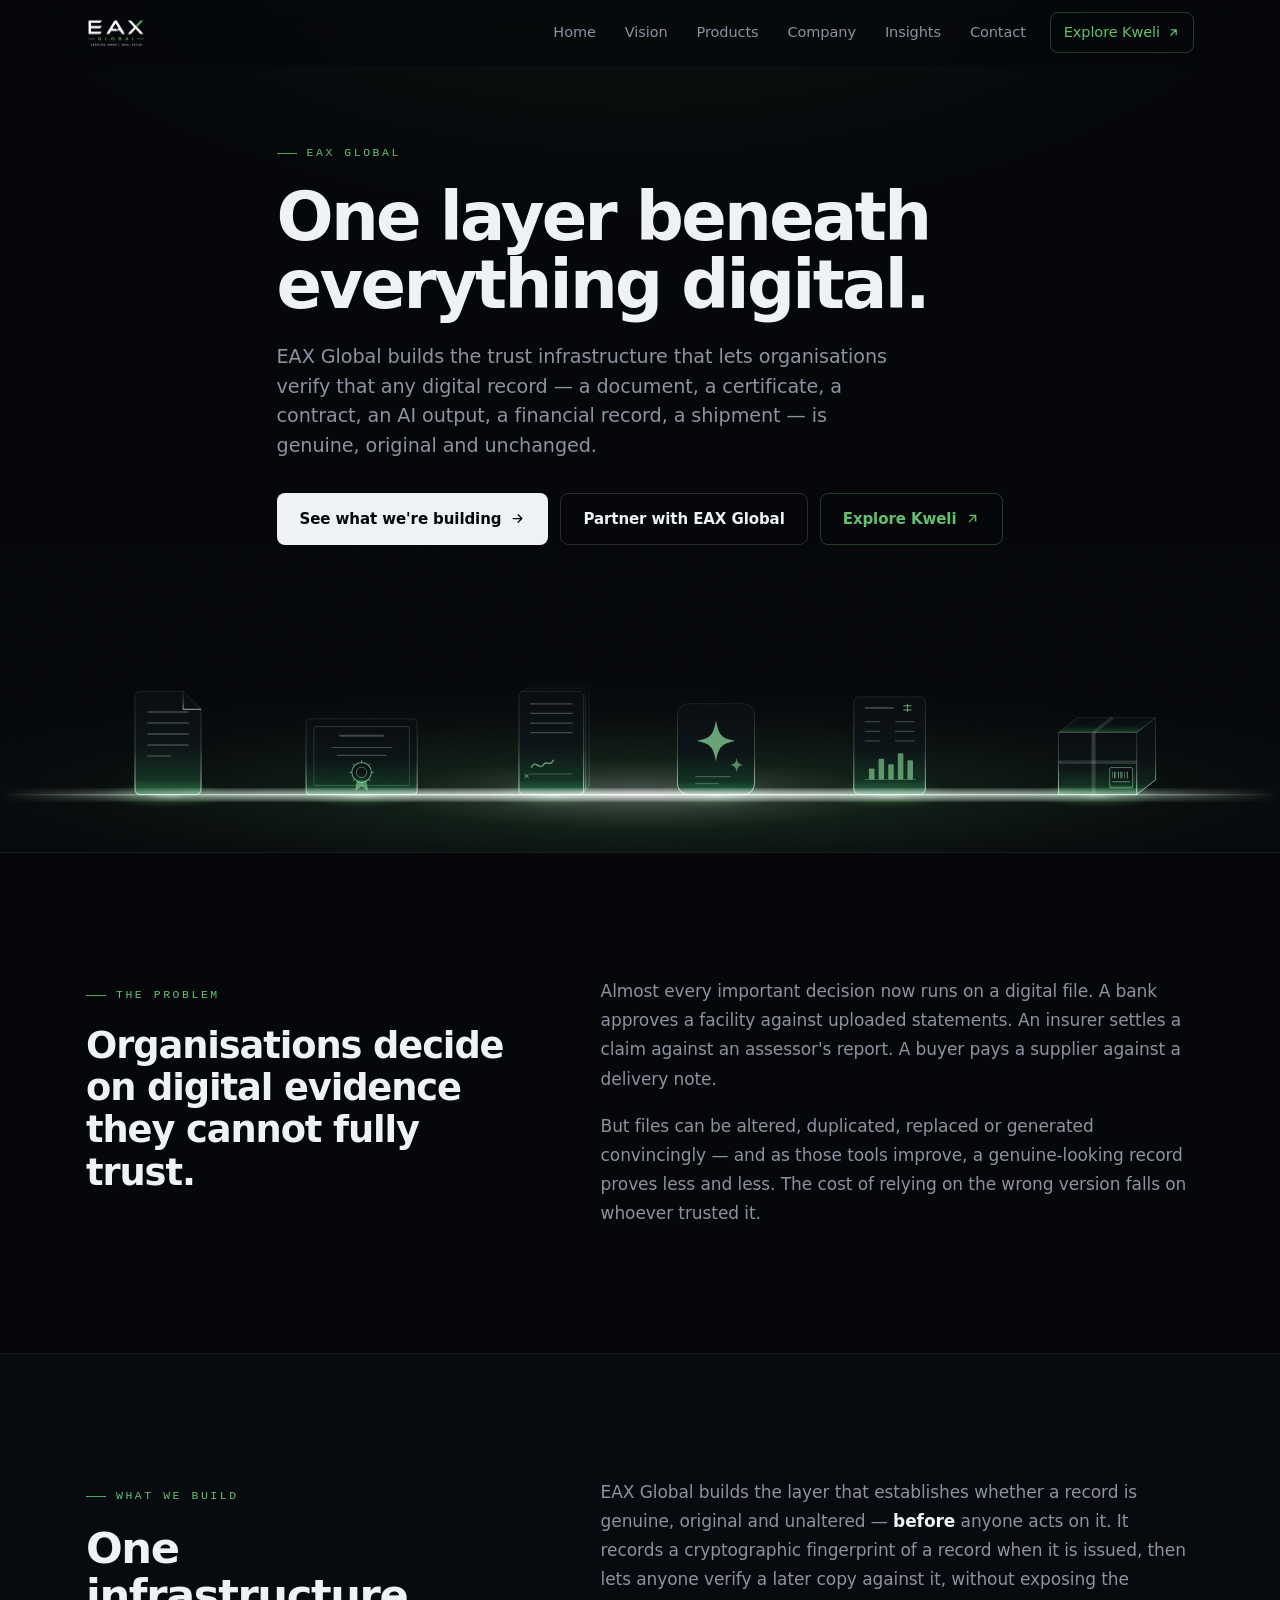
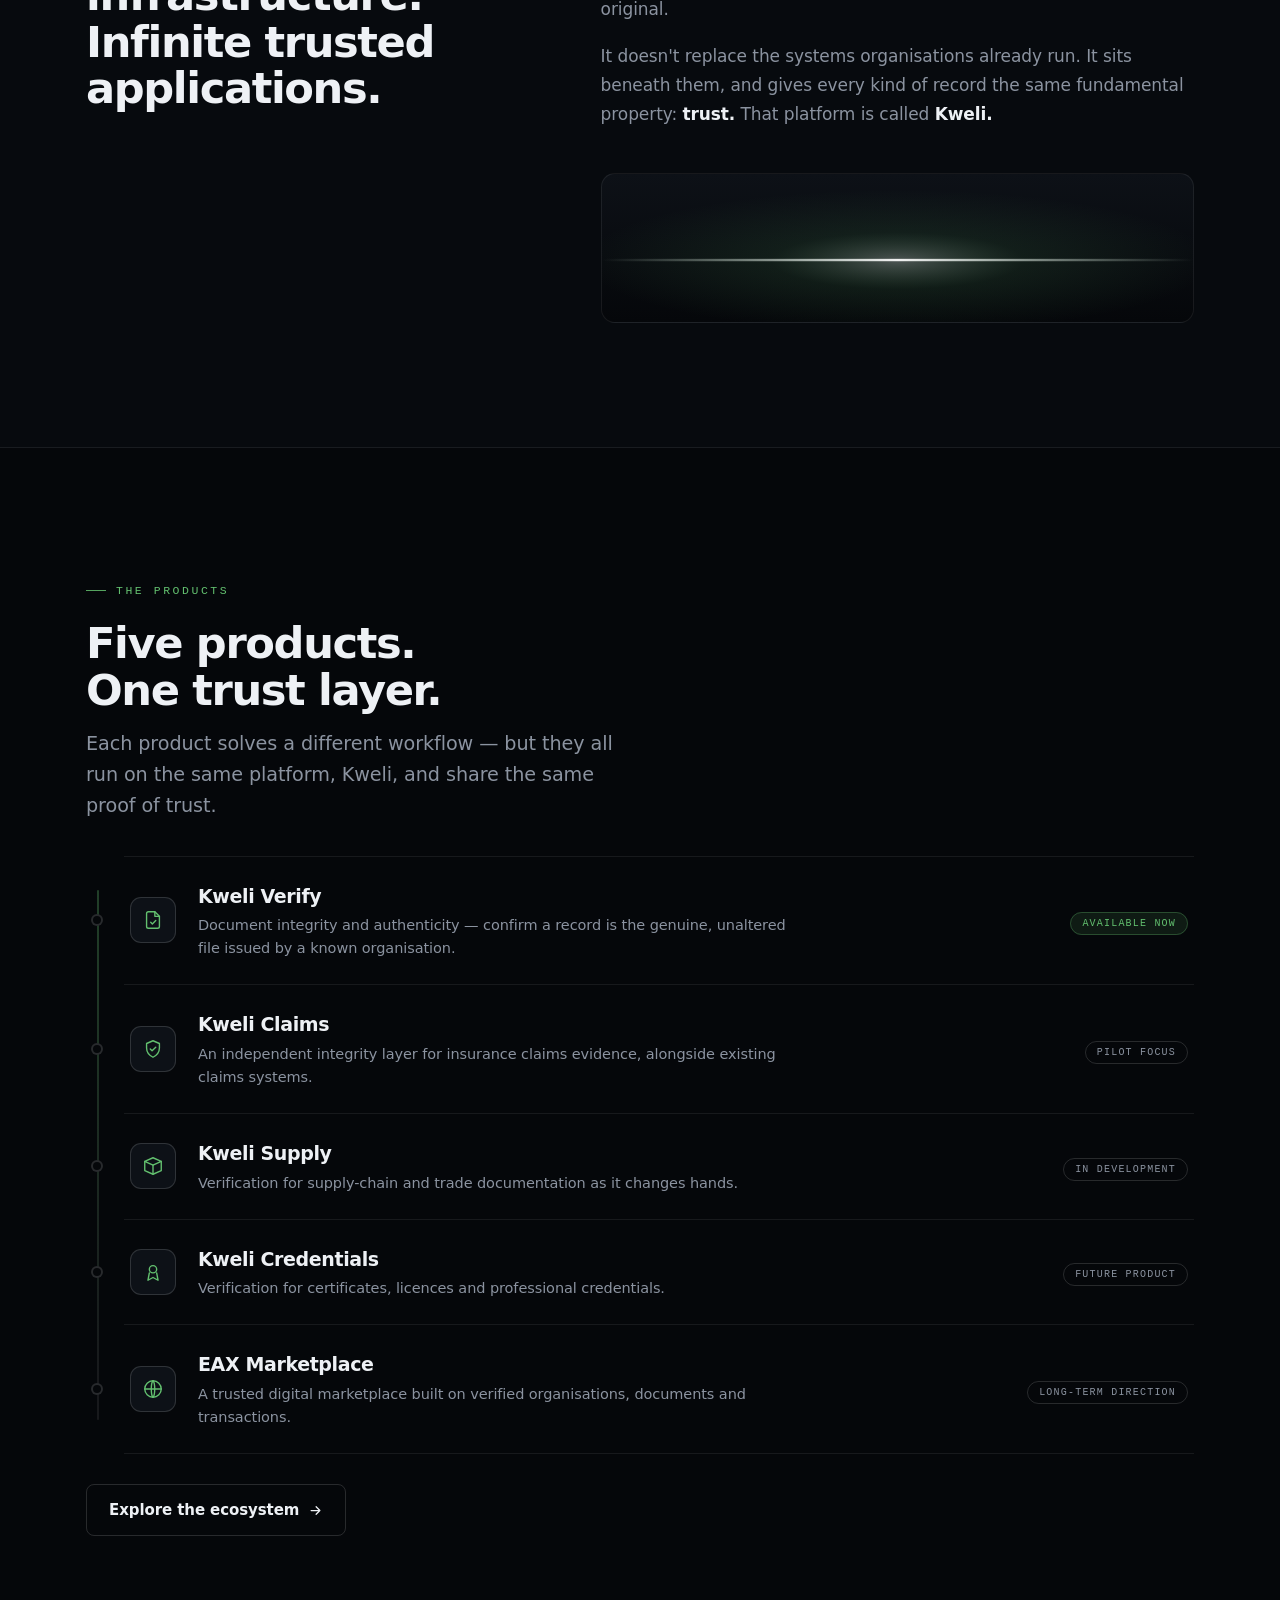
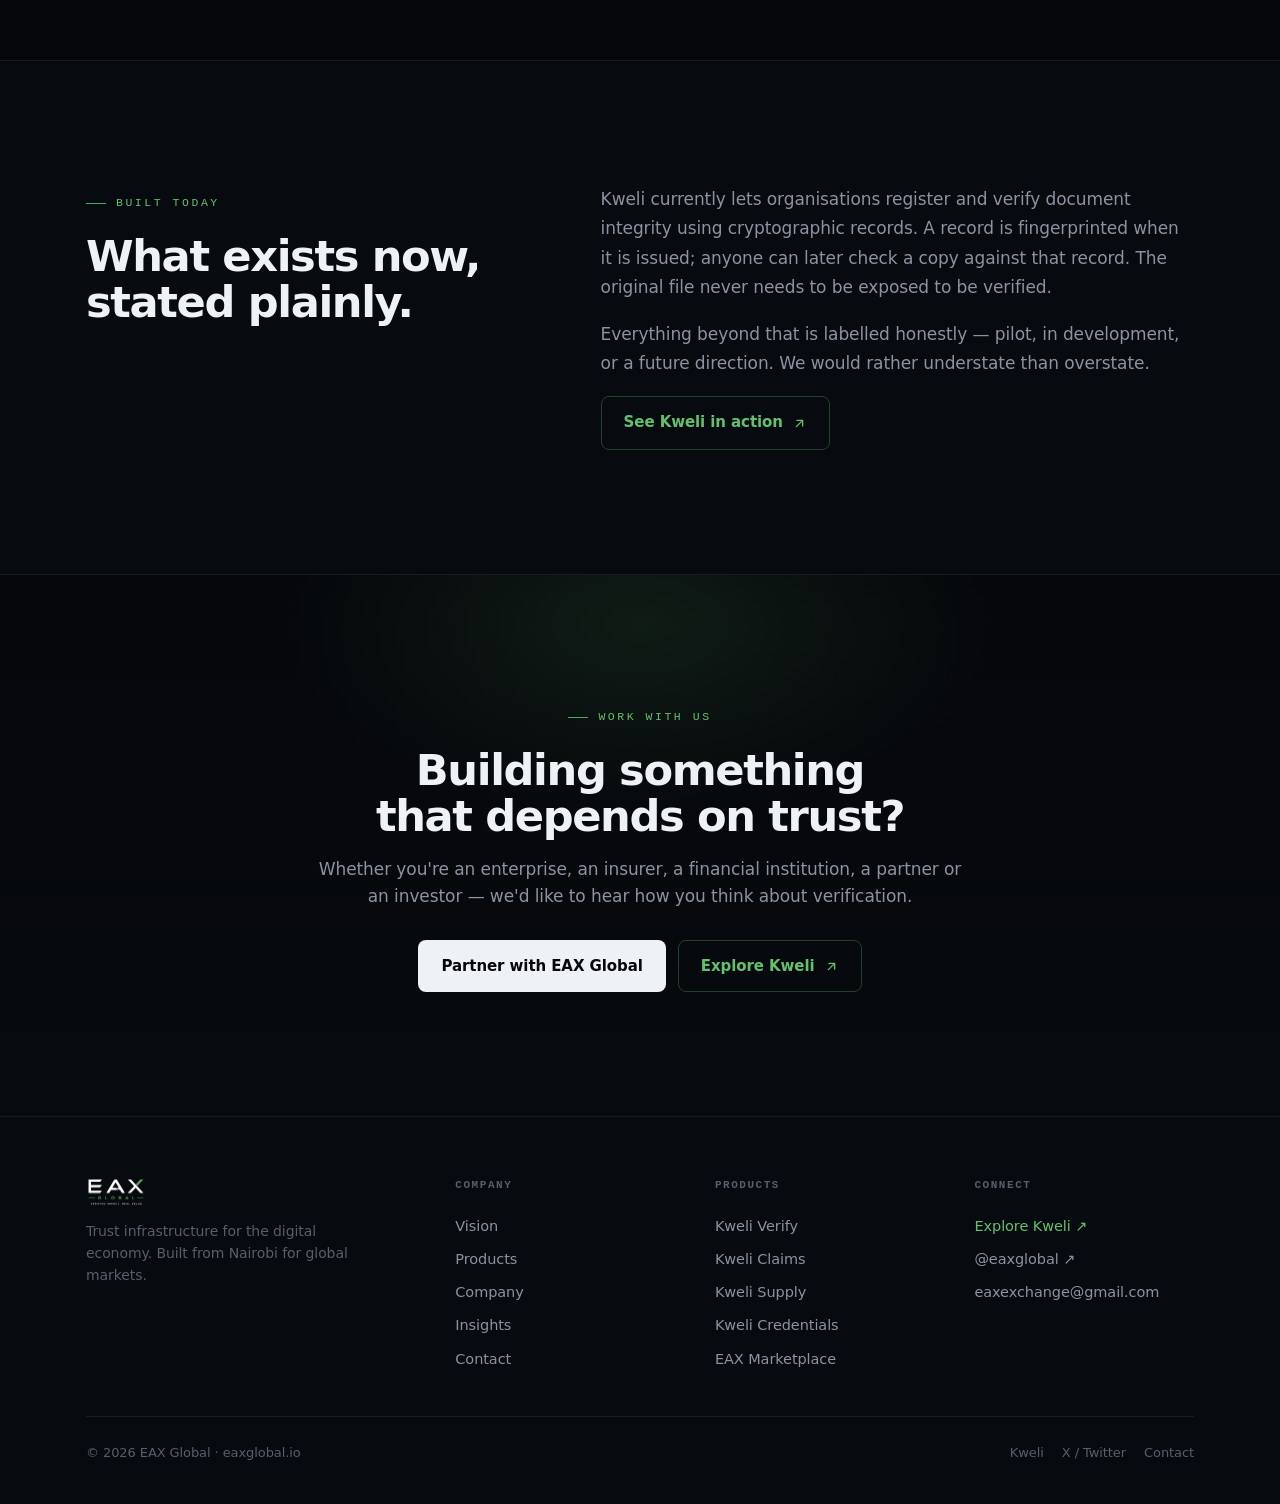
==== commit a18179f9: "Final animation pass: one signature story per page Products frozen (products.html + brand.js byte-id" ====
--- a/index.html
+++ b/index.html
@@ -70,13 +70,13 @@
   <section class="section">
     <div class="wrap">
       <div class="reveal" style="max-width:52ch;margin-bottom:34px"><div class="eyebrow">The products</div><h2 class="title">Five products. One trust layer.</h2><p class="lede" style="margin-top:16px">Each product solves a different workflow — but they all run on the same platform, Kweli, and share the same proof of trust.</p></div>
-      <div class="eco">
-        <div class="eco__rail" aria-hidden="true"></div>
-        <div class="prod reveal" style="--i:0"><span class="prod__node" aria-hidden="true"></span><div class="prod__mk"><svg viewBox="0 0 24 24"><path d="M14 3H7a2 2 0 0 0-2 2v14a2 2 0 0 0 2 2h10a2 2 0 0 0 2-2V8z"/><path d="M14 3v5h5"/><path d="M9.5 14.5l1.8 1.8 3.7-3.7"/></svg></div><div class="prod__b"><h3>Kweli Verify</h3><p>Document integrity and authenticity — confirm a record is the genuine, unaltered file issued by a known organisation.</p></div><div class="prod__meta"><span class="stage stage--live">Available now</span></div></div>
-        <div class="prod reveal" style="--i:1"><span class="prod__node" aria-hidden="true"></span><div class="prod__mk"><svg viewBox="0 0 24 24"><path d="M12 3l7 3v5c0 4.5-3 8-7 10-4-2-7-5.5-7-10V6z"/><path d="M9 12l2 2 4-4"/></svg></div><div class="prod__b"><h3>Kweli Claims</h3><p>An independent integrity layer for insurance claims evidence, alongside existing claims systems.</p></div><div class="prod__meta"><span class="stage">Pilot focus</span></div></div>
-        <div class="prod reveal" style="--i:2"><span class="prod__node" aria-hidden="true"></span><div class="prod__mk"><svg viewBox="0 0 24 24"><path d="M3 7l9-4 9 4-9 4-9-4z"/><path d="M3 7v10l9 4 9-4V7"/><path d="M12 11v10"/></svg></div><div class="prod__b"><h3>Kweli Supply</h3><p>Verification for supply-chain and trade documentation as it changes hands.</p></div><div class="prod__meta"><span class="stage">In development</span></div></div>
-        <div class="prod reveal" style="--i:3"><span class="prod__node" aria-hidden="true"></span><div class="prod__mk"><svg viewBox="0 0 24 24"><circle cx="12" cy="9" r="4"/><path d="M8 13l-1.5 8L12 18l5.5 3L16 13"/></svg></div><div class="prod__b"><h3>Kweli Credentials</h3><p>Verification for certificates, licences and professional credentials.</p></div><div class="prod__meta"><span class="stage">Future product</span></div></div>
-        <div class="prod reveal" style="--i:4"><span class="prod__node" aria-hidden="true"></span><div class="prod__mk"><svg viewBox="0 0 24 24"><circle cx="12" cy="12" r="9"/><path d="M3 12h18M12 3c2.5 2.7 2.5 15.3 0 18M12 3c-2.5 2.7-2.5 15.3 0 18"/></svg></div><div class="prod__b"><h3>EAX Marketplace</h3><p>A trusted digital marketplace built on verified organisations, documents and transactions.</p></div><div class="prod__meta"><span class="stage">Long-term direction</span></div></div>
+      <div class="eco reveal">
+        <div class="eco__rail" aria-hidden="true"><span class="eco__energy"></span><span class="eco__pulse"></span></div>
+        <div class="prod" style="--i:0"><span class="prod__node" aria-hidden="true"></span><div class="prod__mk"><svg viewBox="0 0 24 24"><path d="M14 3H7a2 2 0 0 0-2 2v14a2 2 0 0 0 2 2h10a2 2 0 0 0 2-2V8z"/><path d="M14 3v5h5"/><path d="M9.5 14.5l1.8 1.8 3.7-3.7"/></svg></div><div class="prod__b"><h3>Kweli Verify</h3><p>Document integrity and authenticity — confirm a record is the genuine, unaltered file issued by a known organisation.</p></div><div class="prod__meta"><span class="stage stage--live">Available now</span></div></div>
+        <div class="prod" style="--i:1"><span class="prod__node" aria-hidden="true"></span><div class="prod__mk"><svg viewBox="0 0 24 24"><path d="M12 3l7 3v5c0 4.5-3 8-7 10-4-2-7-5.5-7-10V6z"/><path d="M9 12l2 2 4-4"/></svg></div><div class="prod__b"><h3>Kweli Claims</h3><p>An independent integrity layer for insurance claims evidence, alongside existing claims systems.</p></div><div class="prod__meta"><span class="stage">Pilot focus</span></div></div>
+        <div class="prod" style="--i:2"><span class="prod__node" aria-hidden="true"></span><div class="prod__mk"><svg viewBox="0 0 24 24"><path d="M3 7l9-4 9 4-9 4-9-4z"/><path d="M3 7v10l9 4 9-4V7"/><path d="M12 11v10"/></svg></div><div class="prod__b"><h3>Kweli Supply</h3><p>Verification for supply-chain and trade documentation as it changes hands.</p></div><div class="prod__meta"><span class="stage">In development</span></div></div>
+        <div class="prod" style="--i:3"><span class="prod__node" aria-hidden="true"></span><div class="prod__mk"><svg viewBox="0 0 24 24"><circle cx="12" cy="9" r="4"/><path d="M8 13l-1.5 8L12 18l5.5 3L16 13"/></svg></div><div class="prod__b"><h3>Kweli Credentials</h3><p>Verification for certificates, licences and professional credentials.</p></div><div class="prod__meta"><span class="stage">Future product</span></div></div>
+        <div class="prod" style="--i:4"><span class="prod__node" aria-hidden="true"></span><div class="prod__mk"><svg viewBox="0 0 24 24"><circle cx="12" cy="12" r="9"/><path d="M3 12h18M12 3c2.5 2.7 2.5 15.3 0 18M12 3c-2.5 2.7-2.5 15.3 0 18"/></svg></div><div class="prod__b"><h3>EAX Marketplace</h3><p>A trusted digital marketplace built on verified organisations, documents and transactions.</p></div><div class="prod__meta"><span class="stage">Long-term direction</span></div></div>
       </div>
       <div class="reveal" style="margin-top:30px"><a class="btn btn--outline" href="products.html">Explore the ecosystem <svg viewBox="0 0 24 24" fill="none" stroke="currentColor" stroke-width="2" stroke-linecap="round" stroke-linejoin="round" class="arrow"><path d="M5 12h14M13 6l6 6-6 6"/></svg></a></div>
     </div>
--- a/assets/brand.css
+++ b/assets/brand.css
@@ -98,14 +98,24 @@
 .prod__b p{color:var(--muted);font-size:14.5px;max-width:64ch}
 .stage{font-family:var(--mono);font-size:10px;letter-spacing:.12em;text-transform:uppercase;padding:5px 11px;border-radius:100px;border:1px solid var(--line2);color:var(--muted);white-space:nowrap}
 .stage--live{color:var(--accent);border-color:var(--accent-line);background:var(--accent-soft)}
-/* ecosystem: one connected platform */
+/* ecosystem: one living platform that boots up as you arrive */
 .eco{position:relative;padding-left:38px}
 .eco__rail{position:absolute;left:11px;top:34px;bottom:34px;width:2px;border-radius:2px;background:linear-gradient(180deg,var(--accent-line),var(--line) 92%)}
+.eco__energy,.eco__pulse{position:absolute;left:50%;top:0;transform:translateX(-50%);width:7px;height:7px;border-radius:50%;background:var(--accent);box-shadow:0 0 10px 3px rgba(99,192,111,.7);opacity:0;pointer-events:none}
 .prod{position:relative}
-html.motion .prod.reveal{transition-delay:calc(var(--i,0)*.07s)}
 .prod__node{position:absolute;left:-33px;top:50%;transform:translateY(-50%);width:12px;height:12px;border-radius:50%;background:var(--void);border:2px solid var(--line2);transition:border-color .2s,box-shadow .2s,background .2s;z-index:1}
 .prod:hover .prod__node{border-color:var(--accent);box-shadow:0 0 0 4px var(--accent-soft)}
 .eco .prod:first-of-type .prod__node{border-color:var(--accent);background:var(--accent);box-shadow:0 0 0 4px var(--accent-soft)}
+/* signature: products wake one by one as energy travels the trust layer, then stay alive */
+html.motion .eco.reveal{opacity:1;transform:none}
+html.motion .eco .prod{opacity:0;transform:translateY(16px)}
+html.motion .eco.in .prod{animation:prodWake .6s var(--ease) both;animation-delay:calc(.22s + var(--i)*.17s)}
+@keyframes prodWake{from{opacity:0;transform:translateY(16px)}to{opacity:1;transform:none}}
+html.motion .eco.in .eco__energy{animation:railTravel 1.25s var(--ease) .05s 1 both}
+html.motion .eco.in .eco__pulse{animation:railTravel 5.5s linear 2.6s infinite}
+@keyframes railTravel{0%{top:0;opacity:0}8%{opacity:1}92%{opacity:1}100%{top:100%;opacity:0}}
+html.motion .eco.in .prod:first-of-type .prod__node{animation:liveBreathe 3s var(--ease) 1.7s infinite}
+@keyframes liveBreathe{0%,100%{box-shadow:0 0 0 4px var(--accent-soft)}50%{box-shadow:0 0 0 8px rgba(99,192,111,.05)}}
 @media(max-width:560px){.eco{padding-left:28px}.eco__rail{left:7px}.prod__node{left:-27px;width:10px;height:10px}}
 
 /* cards */
@@ -216,62 +226,107 @@
 
 /* ---- founding team ---- */
 .team{display:grid;grid-template-columns:repeat(3,1fr);gap:18px}
-.member{position:relative;overflow:hidden;border:1px solid var(--line);border-radius:16px;background:linear-gradient(180deg,var(--surface),var(--void));padding:26px 24px 22px;transition:border-color .25s var(--ease),transform .25s var(--ease),box-shadow .25s var(--ease)}
-.member:hover{border-color:var(--accent-line);transform:translateY(-4px);box-shadow:0 24px 60px -30px rgba(0,0,0,.9)}
-.member__glow{position:absolute;left:-18%;top:-42%;width:210px;height:210px;background:radial-gradient(circle,var(--accent-soft),transparent 66%);opacity:0;transition:opacity .3s;pointer-events:none}
+.member{position:relative;overflow:hidden;border:1px solid var(--line);border-radius:16px;background:linear-gradient(180deg,var(--surface),var(--void));padding:26px 24px 22px;transition:border-color .25s var(--ease),transform .3s var(--ease),box-shadow .3s var(--ease)}
+.member:hover{border-color:var(--accent-line);transform:translateY(-5px);box-shadow:0 28px 64px -30px rgba(0,0,0,.92)}
+.member::after{content:"";position:absolute;inset:0;border-radius:16px;padding:1px;background:linear-gradient(135deg,var(--accent),rgba(99,192,111,0) 45%);-webkit-mask:linear-gradient(#000 0 0) content-box,linear-gradient(#000 0 0);-webkit-mask-composite:xor;mask-composite:exclude;opacity:0;transition:opacity .3s;pointer-events:none}
+.member:hover::after{opacity:1}
+.member__glow{position:absolute;left:-18%;top:-42%;width:210px;height:210px;background:radial-gradient(circle,var(--accent-soft),transparent 66%);opacity:0;transition:opacity .35s;pointer-events:none}
 .member:hover .member__glow{opacity:1}
 .member__top{position:relative;display:flex;align-items:center;gap:15px;margin-bottom:17px}
-.member__avatar{width:56px;height:56px;border-radius:14px;flex-shrink:0;display:flex;align-items:center;justify-content:center;background:radial-gradient(120% 120% at 30% 20%,var(--surface2),var(--void));border:1px solid var(--line2);transition:border-color .25s}
+.member__avatar{width:56px;height:56px;border-radius:14px;flex-shrink:0;display:flex;align-items:center;justify-content:center;background:radial-gradient(120% 120% at 30% 20%,var(--surface2),var(--void));border:1px solid var(--line2);transition:border-color .25s,box-shadow .25s}
 .member__avatar span{font-family:var(--mono);font-size:17px;font-weight:600;letter-spacing:.04em;color:var(--accent)}
-.member:hover .member__avatar{border-color:var(--accent-line)}
+.member:hover .member__avatar{border-color:var(--accent-line);box-shadow:0 0 0 4px var(--accent-soft)}
 .member__id h3{font-size:18px;font-weight:600;letter-spacing:-.01em}
 .member__role{font-family:var(--mono);font-size:11px;letter-spacing:.09em;text-transform:uppercase;color:var(--faint);margin-top:5px}
 .member__note{position:relative;color:var(--muted);font-size:14.5px;line-height:1.62;margin-bottom:18px}
 .member__focus{position:relative;display:flex;flex-wrap:wrap;gap:8px}
-.member__focus span{font-family:var(--mono);font-size:10.5px;letter-spacing:.03em;color:var(--muted);padding:5px 10px;border-radius:100px;border:1px solid var(--line);background:var(--surface);transition:color .2s,border-color .2s}
-.member:hover .member__focus span{color:var(--accent);border-color:var(--accent-line)}
-
-/* ---- timeline progress fill ---- */
+.member__focus span{font-family:var(--mono);font-size:10.5px;letter-spacing:.03em;color:var(--muted);padding:5px 10px;border-radius:100px;border:1px solid var(--line);background:var(--surface);transition:color .2s,border-color .2s,transform .2s}
+.member:hover .member__focus span{color:var(--accent);border-color:var(--accent-line);transform:translateY(-1px)}
+
+/* ---- timeline: a journey that draws itself ---- */
 .tl__fill{position:absolute;left:8px;top:12px;width:2px;border-radius:2px;background:linear-gradient(var(--accent),var(--accent-line));z-index:1;height:47%}
-html.motion .tl__fill{height:0;transition:height 1.5s var(--ease) .25s}
+html.motion .tl.reveal{opacity:1;transform:none}
+html.motion .tl__fill{height:0;transition:height 1.7s var(--ease) .3s}
 html.motion .tl.in .tl__fill{height:47%}
-.tl__step{transition-delay:calc(var(--i,0)*.08s)}
-
-/* ---- vision: disorder -> trusted infrastructure ---- */
+html.motion .tl .tl__step{opacity:0;transform:translateY(14px)}
+html.motion .tl.in .tl__step{animation:tlStep .55s var(--ease) both;animation-delay:calc(.35s + var(--i)*.3s)}
+@keyframes tlStep{from{opacity:0;transform:translateY(14px)}to{opacity:1;transform:none}}
+html.motion .tl .tl__dot{transform:scale(.2);opacity:0}
+html.motion .tl.in .tl__dot{animation:tlDot .5s var(--ease) both;animation-delay:calc(.5s + var(--i)*.3s)}
+@keyframes tlDot{0%{transform:scale(.2);opacity:0}60%{transform:scale(1.25);opacity:1}100%{transform:scale(1);opacity:1}}
+
+/* ---- vision: chaos -> trust -> infrastructure -> confidence ---- */
 .vt-stage{position:relative;border:1px solid var(--line);border-radius:16px;overflow:hidden;background:radial-gradient(120% 130% at 50% 122%,rgba(99,192,111,.07),var(--surface) 55%,var(--void))}
 .vt-svg{width:100%;height:auto;display:block;max-width:1040px;margin:0 auto}
 .vt-doc{transform-box:fill-box;transform-origin:center}
 html.motion .vt-stage .vt-doc{opacity:.22;transform:translate(var(--tx),var(--ty)) rotate(var(--r));filter:grayscale(.9) brightness(.72);transition:opacity .9s var(--ease) var(--d),transform 1.15s var(--ease) var(--d),filter 1s var(--ease) var(--d)}
 html.motion .vt-stage.in .vt-doc{opacity:1;transform:none;filter:none}
+.vt-line{opacity:.95}
+html.motion .vt-stage .vt-line{stroke-dasharray:900;stroke-dashoffset:900}
+html.motion .vt-stage.in .vt-line{animation:vtLine 1.1s var(--ease) 1.35s both}
+@keyframes vtLine{from{stroke-dashoffset:900}to{stroke-dashoffset:0}}
 .vt-chk{opacity:1}
 html.motion .vt-stage .vt-chk{opacity:0}
-html.motion .vt-stage.in .vt-chk{opacity:1;transition:opacity .55s ease calc(var(--d) + 1.05s)}
-.vt-cap{display:flex;justify-content:space-between;gap:12px;padding:0 clamp(16px,5vw,54px) 20px;font-family:var(--mono);font-size:11px;letter-spacing:.1em;text-transform:uppercase}
-.vt-cap__a{color:var(--faint)}.vt-cap__b{color:var(--accent)}
-
-/* ---- insights: journey + dispatch ---- */
+html.motion .vt-stage.in .vt-chk{opacity:1;transition:opacity .55s ease calc(var(--d) + 1.9s)}
+.vt-cap{display:flex;justify-content:center;align-items:center;gap:12px;flex-wrap:wrap;padding:2px clamp(16px,5vw,40px) 22px;font-family:var(--mono);font-size:11.5px;letter-spacing:.14em;text-transform:uppercase;color:var(--faint)}
+.vt-cap i{color:var(--accent-line);font-style:normal}
+.vt-cap__b{color:var(--accent)}
+
+/* ---- insights: a company that's alive ---- */
 .dispatch{display:grid;grid-template-columns:1.05fr .95fr;gap:clamp(28px,5vw,60px);align-items:center;border:1px solid var(--line);border-radius:16px;background:linear-gradient(180deg,var(--surface),var(--void));padding:clamp(26px,4vw,46px)}
 .dispatch__tag{display:inline-block;font-family:var(--mono);font-size:11px;letter-spacing:.14em;text-transform:uppercase;color:var(--accent);border:1px solid var(--accent-line);background:var(--accent-soft);padding:5px 12px;border-radius:100px;margin-bottom:18px}
+html.motion .jcards.reveal{opacity:1;transform:none}
+html.motion .jcards .card{opacity:0;transform:translateY(16px)}
+html.motion .jcards.in .card{animation:jcardIn .55s var(--ease) both}
+html.motion .jcards.in .card:nth-child(1){animation-delay:.08s}
+html.motion .jcards.in .card:nth-child(2){animation-delay:.18s}
+html.motion .jcards.in .card:nth-child(3){animation-delay:.28s}
+html.motion .jcards.in .card:nth-child(4){animation-delay:.38s}
+html.motion .jcards.in .card:nth-child(5){animation-delay:.48s}
+html.motion .jcards.in .card:nth-child(6){animation-delay:.58s}
+@keyframes jcardIn{from{opacity:0;transform:translateY(16px)}to{opacity:1;transform:none}}
 .feed{display:flex;flex-direction:column;gap:12px}
-.feed__row{display:flex;align-items:flex-start;gap:14px;padding:15px 16px;border:1px solid var(--line);border-radius:12px;background:var(--surface2)}
-.feed__row:first-child{opacity:.62}.feed__row:nth-child(2){opacity:.4}.feed__row:nth-child(3){opacity:.24}
+.feed__row{--o:.62;display:flex;align-items:flex-start;gap:14px;padding:15px 16px;border:1px solid var(--line);border-radius:12px;background:var(--surface2);opacity:var(--o)}
+.feed__row:nth-child(2){--o:.4}.feed__row:nth-child(3){--o:.24}
+html.motion .dispatch .feed__row{opacity:0}
+html.motion .dispatch.in .feed__row{animation:feedIn .55s var(--ease) both}
+html.motion .dispatch.in .feed__row:nth-child(1){animation-delay:.35s}
+html.motion .dispatch.in .feed__row:nth-child(2){animation-delay:.6s}
+html.motion .dispatch.in .feed__row:nth-child(3){animation-delay:.85s}
+@keyframes feedIn{from{opacity:0;transform:translateX(12px)}to{opacity:var(--o);transform:none}}
 .feed__dot{width:9px;height:9px;border-radius:50%;background:var(--accent);flex-shrink:0;margin-top:5px;box-shadow:0 0 0 4px var(--accent-soft)}
 .feed__row:nth-child(n+2) .feed__dot{background:var(--faint);box-shadow:none}
 .feed__body{flex:1;display:flex;flex-direction:column;gap:9px}
 .feed__ln{height:9px;border-radius:5px;background:var(--line2)}
 .feed__ln--t{width:72%}.feed__ln--s{width:46%;height:7px;background:var(--line)}
-html.motion .feed__row:first-child .feed__dot{animation:feedPulse 2.8s var(--ease) infinite}
+html.motion .dispatch.in .feed__row:first-child .feed__dot{animation:feedPulse 2.8s var(--ease) 1.4s infinite}
 @keyframes feedPulse{0%,100%{box-shadow:0 0 0 3px var(--accent-soft)}50%{box-shadow:0 0 0 7px rgba(99,192,111,.03)}}
 
-/* ---- contact polish ---- */
+/* ---- contact: begin, and the trust layer confirms ---- */
 .field:focus-within label{color:var(--accent)}
-.field input:focus,.field select:focus,.field textarea:focus{border-color:var(--accent);box-shadow:0 0 0 3px var(--accent-soft)}
+.field input:focus,.field select:focus,.field textarea:focus{border-color:var(--accent);box-shadow:0 0 0 3px var(--accent-soft);animation:fRipple .5s var(--ease)}
+@keyframes fRipple{0%{box-shadow:0 0 0 0 rgba(99,192,111,.28)}100%{box-shadow:0 0 0 3px var(--accent-soft)}}
+html.motion .form-reveal.reveal{opacity:1;transform:none}
+html.motion .form-reveal .form-card :is(.form-row,.field.full,.form-submit){opacity:0;transform:translateY(16px)}
+html.motion .form-reveal.in .form-card :is(.form-row,.field.full,.form-submit){animation:fAssemble .55s var(--ease) both;animation-delay:calc(.15s + var(--i,0)*.13s)}
+@keyframes fAssemble{from{opacity:0;transform:translateY(16px)}to{opacity:1;transform:none}}
 .form-submit{transition:transform .16s var(--ease),background .16s,box-shadow .2s}
 .form-submit:hover{box-shadow:0 14px 32px -14px rgba(99,192,111,.55)}
+.form-success{position:relative}
 .form-success.show{animation:okIn .5s var(--ease) both}
 @keyframes okIn{0%{opacity:0;transform:translateY(10px)}100%{opacity:1;transform:none}}
+.form-success__mk{position:relative}
+.ok-ring{position:absolute;inset:0;border-radius:50%;border:2px solid var(--accent);opacity:0;pointer-events:none}
 html.motion .form-success.show .form-success__mk{animation:okPop .55s var(--ease) both}
 @keyframes okPop{0%{transform:scale(.4);opacity:0}60%{transform:scale(1.14);opacity:1}100%{transform:scale(1)}}
+html.motion .form-success.show .ok-ring{animation:okRing .85s var(--ease) .15s both}
+@keyframes okRing{0%{opacity:.7;transform:scale(.8)}100%{opacity:0;transform:scale(1.9)}}
+.ok-check{stroke-dasharray:30;stroke-dashoffset:0}
+html.motion .form-success.show .ok-check{stroke-dashoffset:30;animation:okDraw .55s var(--ease) .3s forwards}
+@keyframes okDraw{to{stroke-dashoffset:0}}
+.ok-sweep{display:block;width:0;height:2px;margin:2px auto 18px;border-radius:2px;background:linear-gradient(90deg,transparent,var(--accent),transparent);opacity:0}
+html.motion .form-success.show .ok-sweep{animation:okSweep .7s var(--ease) .2s both}
+@keyframes okSweep{0%{width:0;opacity:0}50%{opacity:1}100%{width:min(240px,72%);opacity:.9}}
 
 @media(max-width:900px){.team{grid-template-columns:1fr}.dispatch{grid-template-columns:1fr}}
 @media(max-width:560px){.member__note{font-size:14px}}
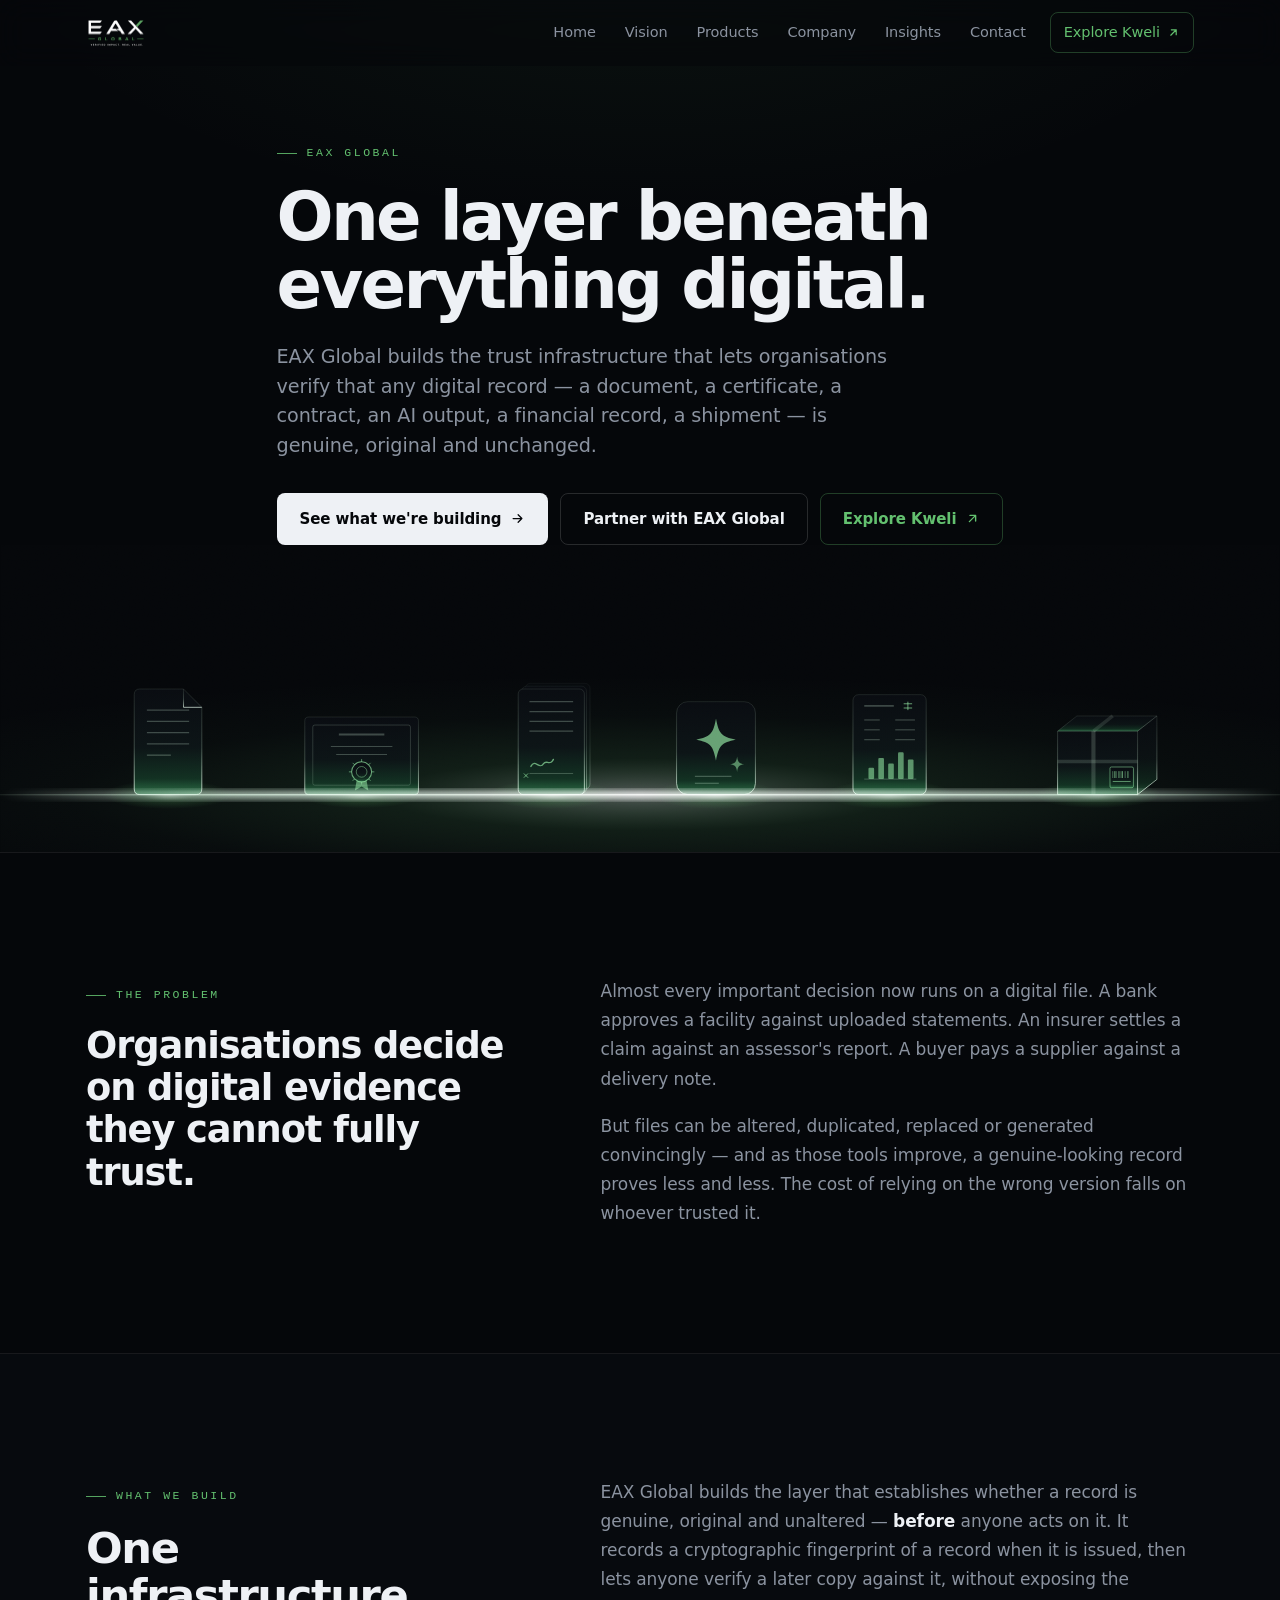
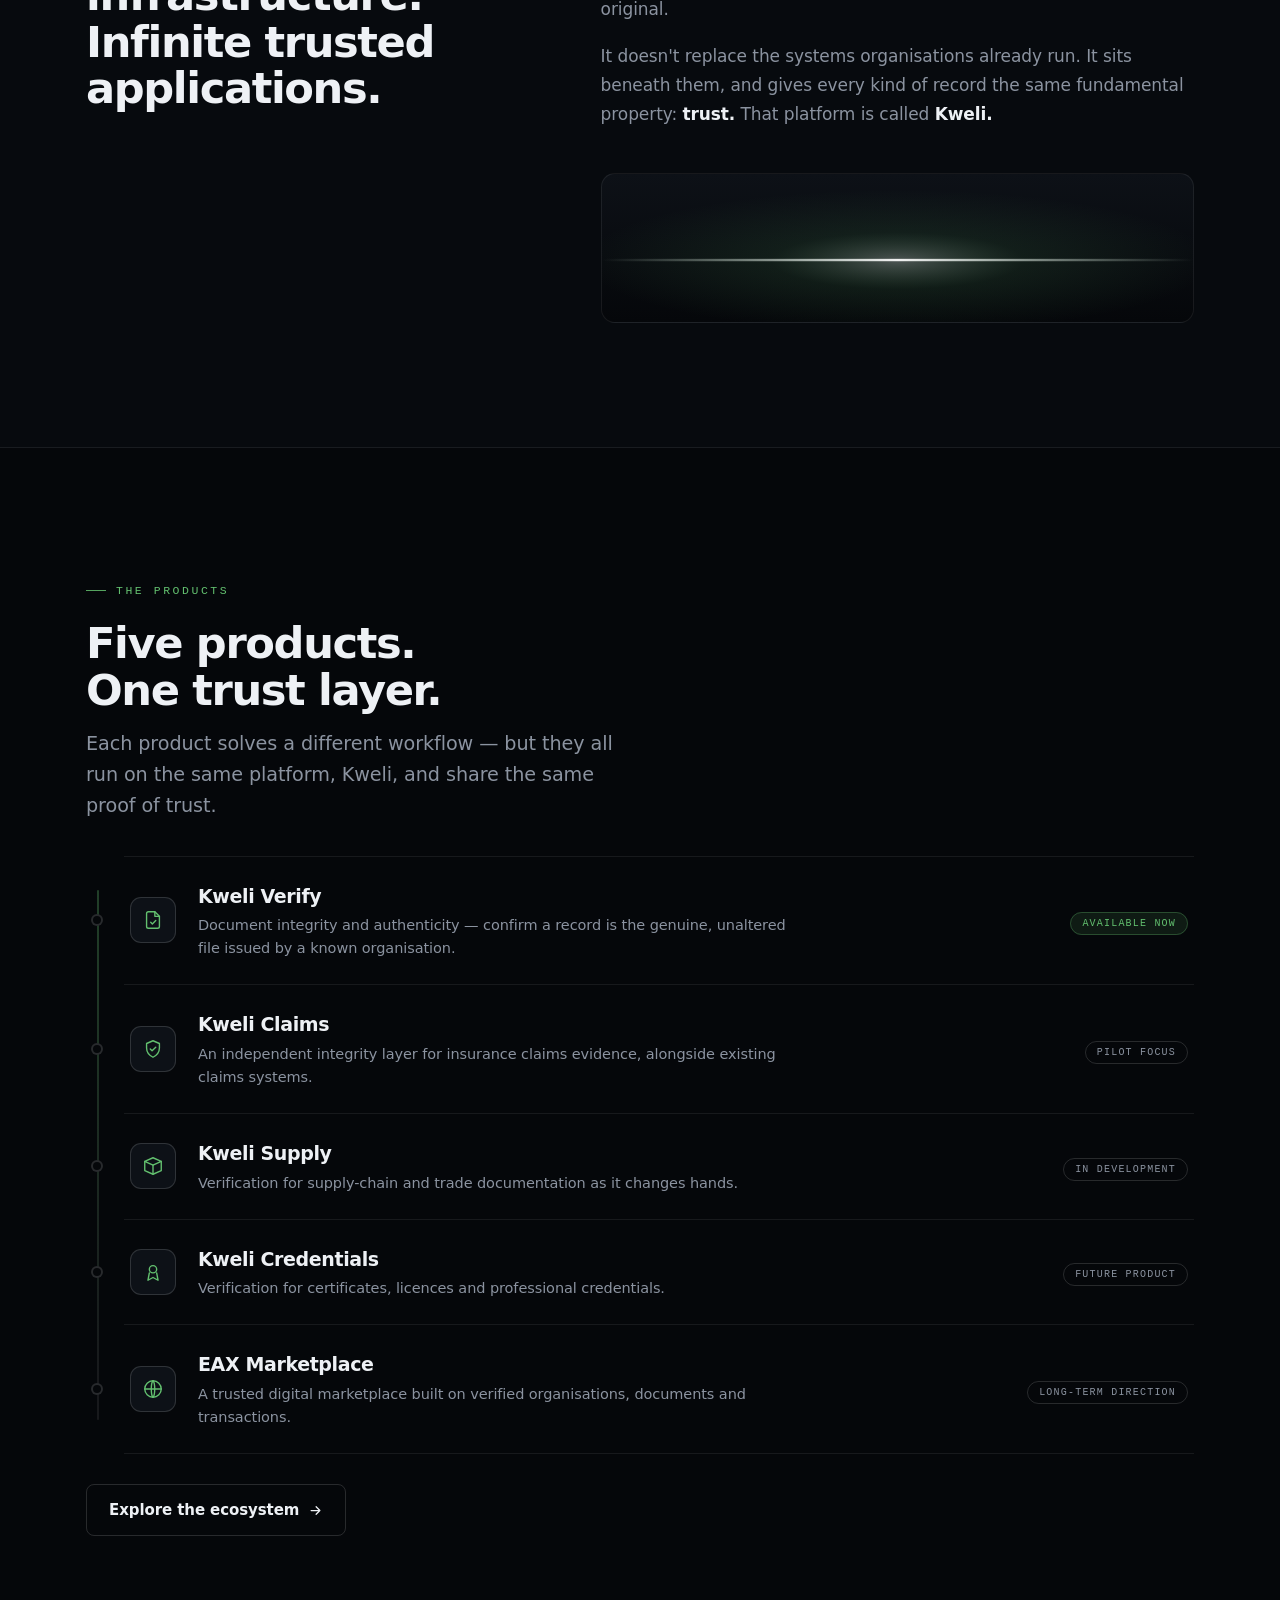
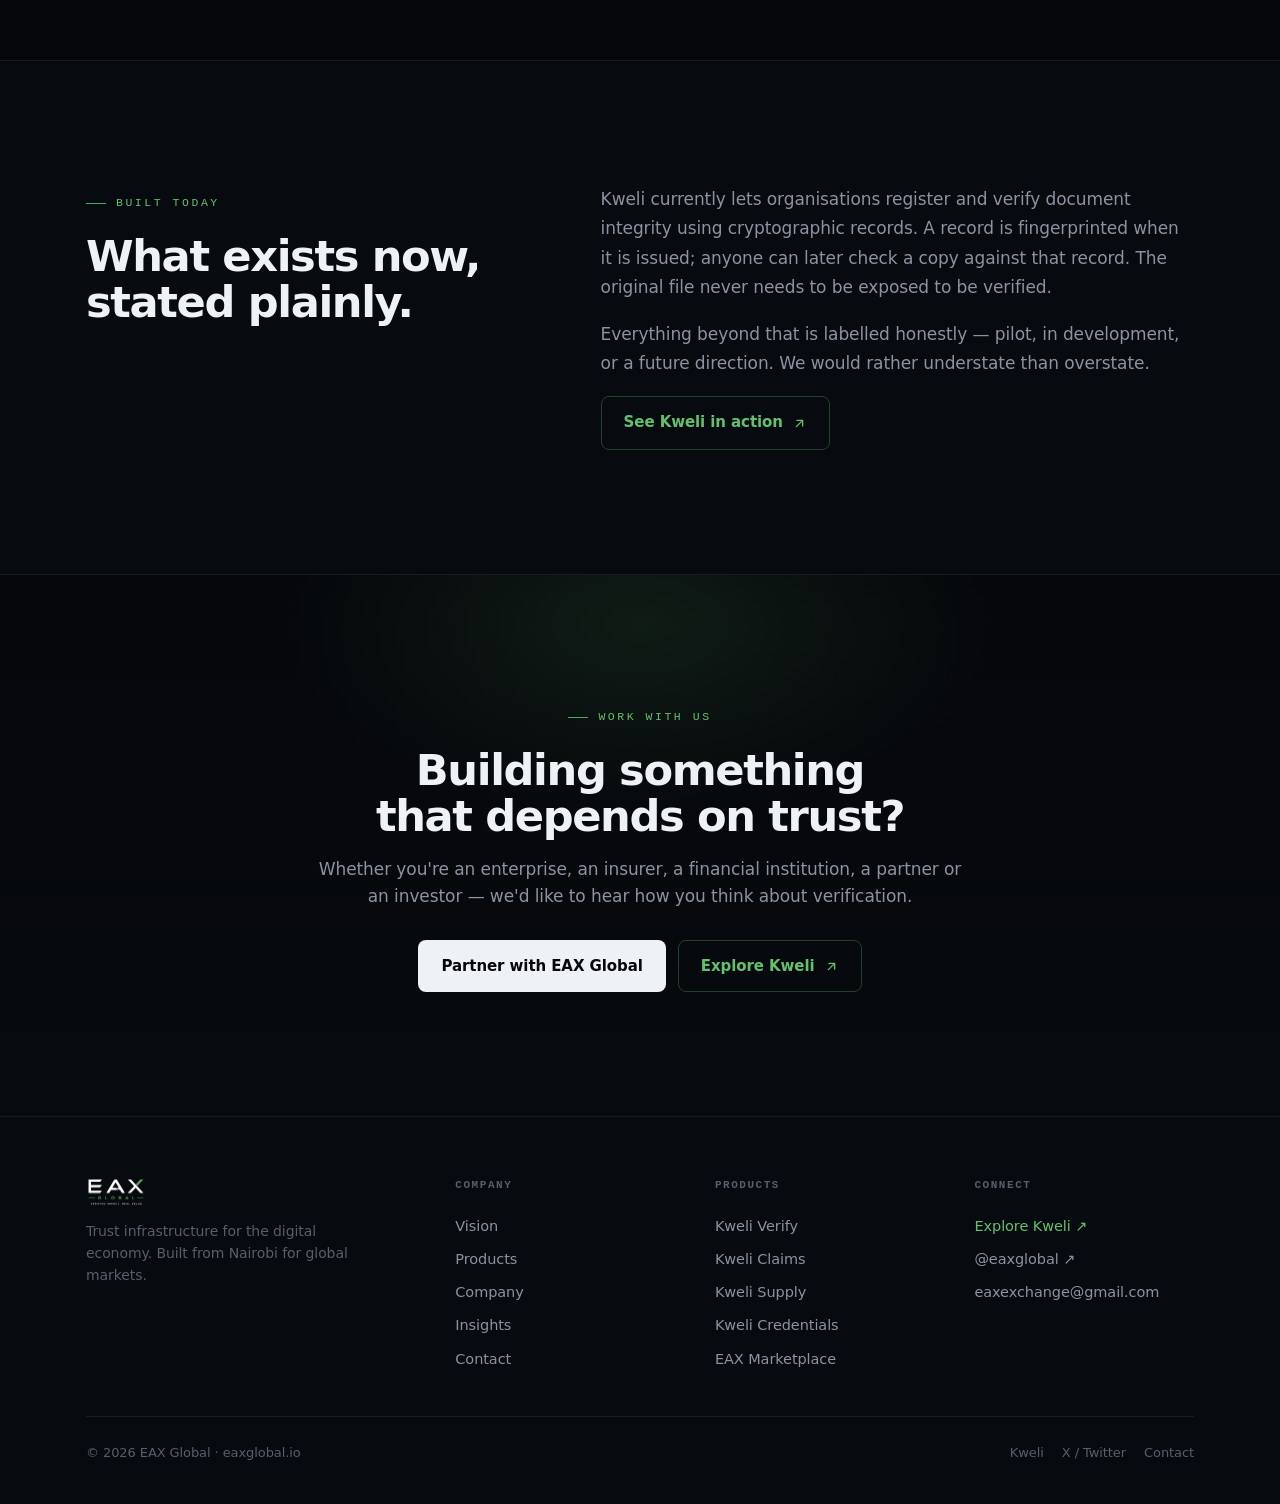
==== commit aa8667d6: "Signature animations: one memorable visual story per page Products frozen (products.html byte-identi" ====
--- a/index.html
+++ b/index.html
@@ -33,7 +33,7 @@
         <a class="btn btn--kweli" href="https://kweli.solutions" target="_blank" rel="noopener">Explore Kweli <svg viewBox="0 0 24 24" fill="none" stroke="currentColor" stroke-width="2.2" stroke-linecap="round" stroke-linejoin="round"><path d="M7 17L17 7M8 7h9v9"/></svg></a>
       </div>
     </div>
-    <div class="hero__band"><div class="hero__grain" aria-hidden="true"></div><svg class="hero__scene" viewBox="0 0 1600 384" preserveAspectRatio="xMidYMax meet" role="img" aria-label="Six kinds of digital record — a document, a certificate, a contract, an AI output, a financial record and a shipment — resting on one horizon of light, each filled with the same trust."><defs>
+    <div class="hero__band"><div class="hero__grain" aria-hidden="true"></div><svg class="hero__scene" viewBox="0 0 1600 384" preserveAspectRatio="xMidYMax meet" role="img" aria-label="Six kinds of digital record — a document, a certificate, a contract, an AI output, a financial record and a shipment — powered one after another by a single layer of light beneath them."><defs>
   <radialGradient id="halo" cx="50%" cy="50%" r="50%"><stop offset="0%" stop-color="#eafff0" stop-opacity=".33"/><stop offset="30%" stop-color="#63c06f" stop-opacity=".12"/><stop offset="66%" stop-color="#63c06f" stop-opacity=".026"/><stop offset="100%" stop-color="#63c06f" stop-opacity="0"/></radialGradient>
   <linearGradient id="core" x1="0" y1="0" x2="1" y2="0"><stop offset="0%" stop-color="#dff7e6" stop-opacity="0"/><stop offset="18%" stop-color="#dff7e6" stop-opacity=".8"/><stop offset="50%" stop-color="#ffffff" stop-opacity="1"/><stop offset="82%" stop-color="#dff7e6" stop-opacity=".8"/><stop offset="100%" stop-color="#dff7e6" stop-opacity="0"/></linearGradient>
   <linearGradient id="form" x1="0" y1="0" x2="0" y2="1"><stop offset="0%" stop-color="#090c11"/><stop offset="55%" stop-color="#0c1416"/><stop offset="85%" stop-color="#123122"/><stop offset="100%" stop-color="#2c6e46"/></linearGradient>
@@ -43,7 +43,7 @@
   <radialGradient id="vig" cx="50%" cy="44%" r="76%"><stop offset="52%" stop-color="#05070a" stop-opacity="0"/><stop offset="100%" stop-color="#000000" stop-opacity=".72"/></radialGradient>
   <filter id="bS" x="-40%" y="-40%" width="180%" height="180%"><feGaussianBlur stdDeviation="4"/></filter>
   <filter id="bXL" x="-90%" y="-90%" width="280%" height="280%"><feGaussianBlur stdDeviation="40"/></filter>
-</defs><rect width="1600" height="384" fill="#05070a"/><ellipse cx="800" cy="312" rx="1080" ry="150" fill="url(#halo)"/><ellipse class="ig-glow" style="--d:0.45s" cx="210" cy="312" rx="79" ry="17" fill="url(#base)"/><g class="ig-art" style="--d:0.45s" transform="translate(210 312) scale(0.860)"><g><path fill="url(#form)" d="M-48 -142 Q-48 -150 -40 -150 L22 -150 L48 -124 L48 -8 Q48 0 40 0 L-40 0 Q-48 0 -48 -8 Z"/><path fill="none" stroke="url(#edge)" stroke-width="1.4" d="M-48 -142 Q-48 -150 -40 -150 L22 -150 L48 -124 L48 -8 Q48 0 40 0 L-40 0 Q-48 0 -48 -8 Z"/><path fill="none" stroke="url(#edge)" stroke-width="1.2" d="M22 -150 L22 -124 L48 -124"/><line x1="-30" y1="-120" x2="30" y2="-120" stroke="rgba(207,238,214,.26)" stroke-width="2"/><line x1="-30" y1="-104" x2="30" y2="-104" stroke="rgba(207,238,214,.26)" stroke-width="2"/><line x1="-30" y1="-88" x2="30" y2="-88" stroke="rgba(207,238,214,.26)" stroke-width="2"/><line x1="-30" y1="-72" x2="30" y2="-72" stroke="rgba(207,238,214,.26)" stroke-width="2"/><line x1="-30" y1="-56" x2="4" y2="-56" stroke="rgba(207,238,214,.26)" stroke-width="2"/></g></g><ellipse class="ig-glow" style="--d:0.69s" cx="452" cy="312" rx="75" ry="16" fill="url(#base)"/><g class="ig-art" style="--d:0.69s" transform="translate(452 312) scale(0.817)"><g><rect x="-85" y="-116" width="170" height="116" rx="6" fill="url(#form)"/><rect x="-85" y="-116" width="170" height="116" rx="6" fill="none" stroke="url(#edge)" stroke-width="1.4"/><rect x="-73" y="-104" width="146" height="90" rx="3" fill="none" stroke="rgba(207,238,214,.26)" stroke-width="1"/><line x1="-34" y1="-90" x2="34" y2="-90" stroke="rgba(207,238,214,.26)" stroke-width="3"/><line x1="-46" y1="-72" x2="46" y2="-72" stroke="rgba(207,238,214,.26)" stroke-width="1.6"/><line x1="-38" y1="-60" x2="38" y2="-60" stroke="rgba(207,238,214,.26)" stroke-width="1.6"/><path d="M-6 -30 L-10 -6 L0 -12 L10 -6 L6 -30 Z" fill="rgba(150,235,166,.66)" opacity=".8"/><circle cx="0" cy="-34" r="15" fill="url(#form)" stroke="rgba(150,235,166,.66)" stroke-width="1.6"/><circle cx="0" cy="-34" r="8" fill="none" stroke="rgba(150,235,166,.66)" stroke-width="1"/><line x1="15.0" y1="-34.0" x2="19.0" y2="-34.0" stroke="rgba(150,235,166,.66)" stroke-width="1.2"/><line x1="10.6" y1="-23.4" x2="13.4" y2="-20.6" stroke="rgba(150,235,166,.66)" stroke-width="1.2"/><line x1="0.0" y1="-19.0" x2="0.0" y2="-15.0" stroke="rgba(150,235,166,.66)" stroke-width="1.2"/><line x1="-10.6" y1="-23.4" x2="-13.4" y2="-20.6" stroke="rgba(150,235,166,.66)" stroke-width="1.2"/><line x1="-15.0" y1="-34.0" x2="-19.0" y2="-34.0" stroke="rgba(150,235,166,.66)" stroke-width="1.2"/><line x1="-10.6" y1="-44.6" x2="-13.4" y2="-47.4" stroke="rgba(150,235,166,.66)" stroke-width="1.2"/><line x1="-0.0" y1="-49.0" x2="-0.0" y2="-53.0" stroke="rgba(150,235,166,.66)" stroke-width="1.2"/><line x1="10.6" y1="-44.6" x2="13.4" y2="-47.4" stroke="rgba(150,235,166,.66)" stroke-width="1.2"/></g></g><ellipse class="ig-glow" style="--d:0.93s" cx="690" cy="312" rx="79" ry="17" fill="url(#base)"/><g class="ig-art" style="--d:0.93s" transform="translate(690 312) scale(0.860)"><g><rect x="-38" y="-158" width="92" height="150" rx="7" fill="url(#form)" stroke="url(#edge)" stroke-width="1" opacity=".5"/><rect x="-43" y="-154" width="92" height="152" rx="7" fill="url(#form)" stroke="url(#edge)" stroke-width="1.1" opacity=".7"/><rect x="-48" y="-150" width="94" height="150" rx="7" fill="url(#form)"/><rect x="-48" y="-150" width="94" height="150" rx="7" fill="none" stroke="url(#edge)" stroke-width="1.4"/><line x1="-32" y1="-132" x2="30" y2="-132" stroke="rgba(207,238,214,.26)" stroke-width="1.8"/><line x1="-32" y1="-118" x2="30" y2="-118" stroke="rgba(207,238,214,.26)" stroke-width="1.8"/><line x1="-32" y1="-104" x2="30" y2="-104" stroke="rgba(207,238,214,.26)" stroke-width="1.8"/><line x1="-32" y1="-90" x2="30" y2="-90" stroke="rgba(207,238,214,.26)" stroke-width="1.8"/><path d="M-30 -40 c6 -12 12 6 18 -4 c4 -6 9 4 14 -6" fill="none" stroke="rgba(150,235,166,.66)" stroke-width="2" stroke-linecap="round"/><line x1="-32" y1="-30" x2="30" y2="-30" stroke="rgba(207,238,214,.26)" stroke-width="1.4"/><path d="M-40 -30 l6 6 M-34 -30 l-6 6" stroke="rgba(150,235,166,.66)" stroke-width="1.4"/></g></g><ellipse class="ig-glow" style="--d:1.17s" cx="895" cy="312" rx="79" ry="17" fill="url(#base)"/><g class="ig-art" style="--d:1.17s" transform="translate(895 312) scale(0.860)"><g><rect x="-56" y="-132" width="112" height="132" rx="16" fill="url(#form)"/><rect x="-56" y="-132" width="112" height="132" rx="16" fill="none" stroke="url(#edge)" stroke-width="1.4"/><path d="M-2 -108 C2 -86 6 -82 26 -78 C6 -74 2 -70 -2 -48 C-6 -70 -10 -74 -30 -78 C-10 -82 -6 -86 -2 -108 Z" transform="translate(2 0)" fill="rgba(150,235,166,.66)"/><path d="M30 -54 C31 -46 33 -44 40 -43 C33 -42 31 -40 30 -32 C29 -40 27 -42 20 -43 C27 -44 29 -46 30 -54 Z" fill="rgba(150,235,166,.66)" opacity=".8"/><line x1="-30" y1="-26" x2="22" y2="-26" stroke="rgba(207,238,214,.26)" stroke-width="1.8"/><line x1="-30" y1="-16" x2="4" y2="-16" stroke="rgba(207,238,214,.26)" stroke-width="1.8"/></g></g><ellipse class="ig-glow" style="--d:1.41s" cx="1112" cy="312" rx="79" ry="17" fill="url(#base)"/><g class="ig-art" style="--d:1.41s" transform="translate(1112 312) scale(0.860)"><g><rect x="-52" y="-142" width="104" height="142" rx="8" fill="url(#form)"/><rect x="-52" y="-142" width="104" height="142" rx="8" fill="none" stroke="url(#edge)" stroke-width="1.4"/><line x1="-36" y1="-126" x2="6" y2="-126" stroke="rgba(207,238,214,.26)" stroke-width="2.4"/><path d="M26 -132 v12 M20 -129 h12 M20 -123 h12" stroke="rgba(150,235,166,.66)" stroke-width="1.4" fill="none"/><line x1="-36" y1="-106" x2="-14" y2="-106" stroke="rgba(207,238,214,.26)" stroke-width="1.6"/><line x1="8" y1="-106" x2="36" y2="-106" stroke="rgba(207,238,214,.26)" stroke-width="1.6"/><line x1="-36" y1="-92" x2="-14" y2="-92" stroke="rgba(207,238,214,.26)" stroke-width="1.6"/><line x1="8" y1="-92" x2="36" y2="-92" stroke="rgba(207,238,214,.26)" stroke-width="1.6"/><line x1="-36" y1="-78" x2="-14" y2="-78" stroke="rgba(207,238,214,.26)" stroke-width="1.6"/><line x1="8" y1="-78" x2="36" y2="-78" stroke="rgba(207,238,214,.26)" stroke-width="1.6"/><line x1="-36" y1="-22" x2="38" y2="-22" stroke="rgba(207,238,214,.26)" stroke-width="1.4"/><rect x="-30" y="-38" width="8" height="16" rx="1.5" fill="rgba(150,235,166,.66)" opacity=".85"/><rect x="-16" y="-52" width="8" height="30" rx="1.5" fill="rgba(150,235,166,.66)" opacity=".85"/><rect x="-2" y="-44" width="8" height="22" rx="1.5" fill="rgba(150,235,166,.66)" opacity=".85"/><rect x="12" y="-60" width="8" height="38" rx="1.5" fill="rgba(150,235,166,.66)" opacity=".85"/><rect x="26" y="-50" width="8" height="28" rx="1.5" fill="rgba(150,235,166,.66)" opacity=".85"/></g></g><ellipse class="ig-glow" style="--d:1.65s" cx="1372" cy="312" rx="78" ry="17" fill="url(#base)"/><g class="ig-art" style="--d:1.65s" transform="translate(1372 312) scale(0.843)"><g><path d="M-58 -92 L58 -92 L58 0 L-58 0 Z" fill="url(#form)"/><path d="M-58 -92 L-30 -114 L86 -114 L58 -92 Z" fill="url(#form)" opacity=".82"/><path d="M58 -92 L86 -114 L86 -22 L58 0 Z" fill="url(#form)" opacity=".62"/><path d="M-58 -92 L58 -92 L58 0 L-58 0 Z M-58 -92 L-30 -114 L86 -114 L58 -92 M58 -92 L86 -114 L86 -22 L58 0" fill="none" stroke="url(#edge)" stroke-width="1.4"/><line x1="-6" y1="-92" x2="-6" y2="0" stroke="rgba(207,238,214,.26)" stroke-width="6" opacity=".7"/><line x1="-6" y1="-92" x2="22" y2="-114" stroke="rgba(207,238,214,.26)" stroke-width="5" opacity=".5"/><line x1="-58" y1="-48" x2="58" y2="-48" stroke="rgba(207,238,214,.26)" stroke-width="5" opacity=".6"/><rect x="18" y="-40" width="34" height="30" rx="2" fill="url(#form)" stroke="rgba(150,235,166,.66)" stroke-width="1.1"/><line x1="22" y1="-34" x2="22" y2="-24" stroke="rgba(150,235,166,.66)" stroke-width="0.9"/><line x1="25" y1="-34" x2="25" y2="-24" stroke="rgba(150,235,166,.66)" stroke-width="1.4"/><line x1="27" y1="-34" x2="27" y2="-24" stroke="rgba(150,235,166,.66)" stroke-width="0.9"/><line x1="31" y1="-34" x2="31" y2="-24" stroke="rgba(150,235,166,.66)" stroke-width="1.4"/><line x1="34" y1="-34" x2="34" y2="-24" stroke="rgba(150,235,166,.66)" stroke-width="0.9"/><line x1="36" y1="-34" x2="36" y2="-24" stroke="rgba(150,235,166,.66)" stroke-width="1.4"/><line x1="40" y1="-34" x2="40" y2="-24" stroke="rgba(150,235,166,.66)" stroke-width="0.9"/><line x1="44" y1="-34" x2="44" y2="-24" stroke="rgba(150,235,166,.66)" stroke-width="1.4"/><line x1="22" y1="-19" x2="48" y2="-19" stroke="rgba(150,235,166,.66)" stroke-width="1.2"/></g></g><rect x="0" y="308" width="1600" height="9" fill="url(#core)" filter="url(#bS)"/><rect x="0" y="311.5" width="1600" height="1.4" fill="url(#core)"/></svg></div>
+</defs><rect width="1600" height="384" fill="#05070a"/><ellipse cx="800" cy="312" rx="1080" ry="150" fill="url(#halo)"/><rect x="0" y="311.5" width="1600" height="1.4" fill="rgba(207,238,214,.10)"/><ellipse class="ig-glow" style="--d:0.71s" cx="210" cy="312" rx="81" ry="18" fill="url(#base)"/><g class="ig-art" style="--d:0.71s" transform="translate(210 312) scale(0.880)"><g><path fill="url(#form)" d="M-48 -142 Q-48 -150 -40 -150 L22 -150 L48 -124 L48 -8 Q48 0 40 0 L-40 0 Q-48 0 -48 -8 Z"/><path fill="none" stroke="url(#edge)" stroke-width="1.4" d="M-48 -142 Q-48 -150 -40 -150 L22 -150 L48 -124 L48 -8 Q48 0 40 0 L-40 0 Q-48 0 -48 -8 Z"/><path fill="none" stroke="url(#edge)" stroke-width="1.2" d="M22 -150 L22 -124 L48 -124"/><line x1="-30" y1="-120" x2="30" y2="-120" stroke="rgba(207,238,214,.26)" stroke-width="2"/><line x1="-30" y1="-104" x2="30" y2="-104" stroke="rgba(207,238,214,.26)" stroke-width="2"/><line x1="-30" y1="-88" x2="30" y2="-88" stroke="rgba(207,238,214,.26)" stroke-width="2"/><line x1="-30" y1="-72" x2="30" y2="-72" stroke="rgba(207,238,214,.26)" stroke-width="2"/><line x1="-30" y1="-56" x2="4" y2="-56" stroke="rgba(207,238,214,.26)" stroke-width="2"/></g></g><ellipse class="ig-glow" style="--d:1.06s" cx="452" cy="312" rx="77" ry="17" fill="url(#base)"/><g class="ig-art" style="--d:1.06s" transform="translate(452 312) scale(0.836)"><g><rect x="-85" y="-116" width="170" height="116" rx="6" fill="url(#form)"/><rect x="-85" y="-116" width="170" height="116" rx="6" fill="none" stroke="url(#edge)" stroke-width="1.4"/><rect x="-73" y="-104" width="146" height="90" rx="3" fill="none" stroke="rgba(207,238,214,.26)" stroke-width="1"/><line x1="-34" y1="-90" x2="34" y2="-90" stroke="rgba(207,238,214,.26)" stroke-width="3"/><line x1="-46" y1="-72" x2="46" y2="-72" stroke="rgba(207,238,214,.26)" stroke-width="1.6"/><line x1="-38" y1="-60" x2="38" y2="-60" stroke="rgba(207,238,214,.26)" stroke-width="1.6"/><path d="M-6 -30 L-10 -6 L0 -12 L10 -6 L6 -30 Z" fill="rgba(150,235,166,.66)" opacity=".8"/><circle cx="0" cy="-34" r="15" fill="url(#form)" stroke="rgba(150,235,166,.66)" stroke-width="1.6"/><circle cx="0" cy="-34" r="8" fill="none" stroke="rgba(150,235,166,.66)" stroke-width="1"/><line x1="15.0" y1="-34.0" x2="19.0" y2="-34.0" stroke="rgba(150,235,166,.66)" stroke-width="1.2"/><line x1="10.6" y1="-23.4" x2="13.4" y2="-20.6" stroke="rgba(150,235,166,.66)" stroke-width="1.2"/><line x1="0.0" y1="-19.0" x2="0.0" y2="-15.0" stroke="rgba(150,235,166,.66)" stroke-width="1.2"/><line x1="-10.6" y1="-23.4" x2="-13.4" y2="-20.6" stroke="rgba(150,235,166,.66)" stroke-width="1.2"/><line x1="-15.0" y1="-34.0" x2="-19.0" y2="-34.0" stroke="rgba(150,235,166,.66)" stroke-width="1.2"/><line x1="-10.6" y1="-44.6" x2="-13.4" y2="-47.4" stroke="rgba(150,235,166,.66)" stroke-width="1.2"/><line x1="-0.0" y1="-49.0" x2="-0.0" y2="-53.0" stroke="rgba(150,235,166,.66)" stroke-width="1.2"/><line x1="10.6" y1="-44.6" x2="13.4" y2="-47.4" stroke="rgba(150,235,166,.66)" stroke-width="1.2"/></g></g><ellipse class="ig-glow" style="--d:1.41s" cx="690" cy="312" rx="81" ry="18" fill="url(#base)"/><g class="ig-art" style="--d:1.41s" transform="translate(690 312) scale(0.880)"><g><rect x="-38" y="-158" width="92" height="150" rx="7" fill="url(#form)" stroke="url(#edge)" stroke-width="1" opacity=".5"/><rect x="-43" y="-154" width="92" height="152" rx="7" fill="url(#form)" stroke="url(#edge)" stroke-width="1.1" opacity=".7"/><rect x="-48" y="-150" width="94" height="150" rx="7" fill="url(#form)"/><rect x="-48" y="-150" width="94" height="150" rx="7" fill="none" stroke="url(#edge)" stroke-width="1.4"/><line x1="-32" y1="-132" x2="30" y2="-132" stroke="rgba(207,238,214,.26)" stroke-width="1.8"/><line x1="-32" y1="-118" x2="30" y2="-118" stroke="rgba(207,238,214,.26)" stroke-width="1.8"/><line x1="-32" y1="-104" x2="30" y2="-104" stroke="rgba(207,238,214,.26)" stroke-width="1.8"/><line x1="-32" y1="-90" x2="30" y2="-90" stroke="rgba(207,238,214,.26)" stroke-width="1.8"/><path d="M-30 -40 c6 -12 12 6 18 -4 c4 -6 9 4 14 -6" fill="none" stroke="rgba(150,235,166,.66)" stroke-width="2" stroke-linecap="round"/><line x1="-32" y1="-30" x2="30" y2="-30" stroke="rgba(207,238,214,.26)" stroke-width="1.4"/><path d="M-40 -30 l6 6 M-34 -30 l-6 6" stroke="rgba(150,235,166,.66)" stroke-width="1.4"/></g></g><ellipse class="ig-glow" style="--d:1.71s" cx="895" cy="312" rx="81" ry="18" fill="url(#base)"/><g class="ig-art" style="--d:1.71s" transform="translate(895 312) scale(0.880)"><g><rect x="-56" y="-132" width="112" height="132" rx="16" fill="url(#form)"/><rect x="-56" y="-132" width="112" height="132" rx="16" fill="none" stroke="url(#edge)" stroke-width="1.4"/><path d="M-2 -108 C2 -86 6 -82 26 -78 C6 -74 2 -70 -2 -48 C-6 -70 -10 -74 -30 -78 C-10 -82 -6 -86 -2 -108 Z" transform="translate(2 0)" fill="rgba(150,235,166,.66)"/><path d="M30 -54 C31 -46 33 -44 40 -43 C33 -42 31 -40 30 -32 C29 -40 27 -42 20 -43 C27 -44 29 -46 30 -54 Z" fill="rgba(150,235,166,.66)" opacity=".8"/><line x1="-30" y1="-26" x2="22" y2="-26" stroke="rgba(207,238,214,.26)" stroke-width="1.8"/><line x1="-30" y1="-16" x2="4" y2="-16" stroke="rgba(207,238,214,.26)" stroke-width="1.8"/></g></g><ellipse class="ig-glow" style="--d:2.03s" cx="1112" cy="312" rx="81" ry="18" fill="url(#base)"/><g class="ig-art" style="--d:2.03s" transform="translate(1112 312) scale(0.880)"><g><rect x="-52" y="-142" width="104" height="142" rx="8" fill="url(#form)"/><rect x="-52" y="-142" width="104" height="142" rx="8" fill="none" stroke="url(#edge)" stroke-width="1.4"/><line x1="-36" y1="-126" x2="6" y2="-126" stroke="rgba(207,238,214,.26)" stroke-width="2.4"/><path d="M26 -132 v12 M20 -129 h12 M20 -123 h12" stroke="rgba(150,235,166,.66)" stroke-width="1.4" fill="none"/><line x1="-36" y1="-106" x2="-14" y2="-106" stroke="rgba(207,238,214,.26)" stroke-width="1.6"/><line x1="8" y1="-106" x2="36" y2="-106" stroke="rgba(207,238,214,.26)" stroke-width="1.6"/><line x1="-36" y1="-92" x2="-14" y2="-92" stroke="rgba(207,238,214,.26)" stroke-width="1.6"/><line x1="8" y1="-92" x2="36" y2="-92" stroke="rgba(207,238,214,.26)" stroke-width="1.6"/><line x1="-36" y1="-78" x2="-14" y2="-78" stroke="rgba(207,238,214,.26)" stroke-width="1.6"/><line x1="8" y1="-78" x2="36" y2="-78" stroke="rgba(207,238,214,.26)" stroke-width="1.6"/><line x1="-36" y1="-22" x2="38" y2="-22" stroke="rgba(207,238,214,.26)" stroke-width="1.4"/><rect x="-30" y="-38" width="8" height="16" rx="1.5" fill="rgba(150,235,166,.66)" opacity=".85"/><rect x="-16" y="-52" width="8" height="30" rx="1.5" fill="rgba(150,235,166,.66)" opacity=".85"/><rect x="-2" y="-44" width="8" height="22" rx="1.5" fill="rgba(150,235,166,.66)" opacity=".85"/><rect x="12" y="-60" width="8" height="38" rx="1.5" fill="rgba(150,235,166,.66)" opacity=".85"/><rect x="26" y="-50" width="8" height="28" rx="1.5" fill="rgba(150,235,166,.66)" opacity=".85"/></g></g><ellipse class="ig-glow" style="--d:2.42s" cx="1372" cy="312" rx="79" ry="17" fill="url(#base)"/><g class="ig-art" style="--d:2.42s" transform="translate(1372 312) scale(0.862)"><g><path d="M-58 -92 L58 -92 L58 0 L-58 0 Z" fill="url(#form)"/><path d="M-58 -92 L-30 -114 L86 -114 L58 -92 Z" fill="url(#form)" opacity=".82"/><path d="M58 -92 L86 -114 L86 -22 L58 0 Z" fill="url(#form)" opacity=".62"/><path d="M-58 -92 L58 -92 L58 0 L-58 0 Z M-58 -92 L-30 -114 L86 -114 L58 -92 M58 -92 L86 -114 L86 -22 L58 0" fill="none" stroke="url(#edge)" stroke-width="1.4"/><line x1="-6" y1="-92" x2="-6" y2="0" stroke="rgba(207,238,214,.26)" stroke-width="6" opacity=".7"/><line x1="-6" y1="-92" x2="22" y2="-114" stroke="rgba(207,238,214,.26)" stroke-width="5" opacity=".5"/><line x1="-58" y1="-48" x2="58" y2="-48" stroke="rgba(207,238,214,.26)" stroke-width="5" opacity=".6"/><rect x="18" y="-40" width="34" height="30" rx="2" fill="url(#form)" stroke="rgba(150,235,166,.66)" stroke-width="1.1"/><line x1="22" y1="-34" x2="22" y2="-24" stroke="rgba(150,235,166,.66)" stroke-width="0.9"/><line x1="25" y1="-34" x2="25" y2="-24" stroke="rgba(150,235,166,.66)" stroke-width="1.4"/><line x1="27" y1="-34" x2="27" y2="-24" stroke="rgba(150,235,166,.66)" stroke-width="0.9"/><line x1="31" y1="-34" x2="31" y2="-24" stroke="rgba(150,235,166,.66)" stroke-width="1.4"/><line x1="34" y1="-34" x2="34" y2="-24" stroke="rgba(150,235,166,.66)" stroke-width="0.9"/><line x1="36" y1="-34" x2="36" y2="-24" stroke="rgba(150,235,166,.66)" stroke-width="1.4"/><line x1="40" y1="-34" x2="40" y2="-24" stroke="rgba(150,235,166,.66)" stroke-width="0.9"/><line x1="44" y1="-34" x2="44" y2="-24" stroke="rgba(150,235,166,.66)" stroke-width="1.4"/><line x1="22" y1="-19" x2="48" y2="-19" stroke="rgba(150,235,166,.66)" stroke-width="1.2"/></g></g><g class="ig-layer"><rect x="0" y="308" width="1600" height="9" fill="url(#core)" filter="url(#bS)"/><rect x="0" y="311.5" width="1600" height="1.4" fill="url(#core)"/></g><circle class="ig-energy" cx="0" cy="312" r="8" fill="#eafff0" filter="url(#bS)"/><circle class="ig-pulse" cx="0" cy="312" r="5" fill="#bff3c9"/></svg></div>
   </section>
 
   <section class="section">
--- a/assets/brand.css
+++ b/assets/brand.css
@@ -151,10 +151,18 @@
 html.motion .hero__content .reveal{transition-delay:calc(var(--i,0)*.09s + .1s)}
 .hero__scene .ig-art{opacity:1}
 .hero__scene .ig-glow{opacity:1}
-html.motion .hero__scene .ig-art{opacity:.22;filter:brightness(.35);transition:opacity 1s var(--ease) var(--d),filter 1.1s var(--ease) var(--d)}
-html.motion .hero__scene .ig-glow{opacity:0;transition:opacity 1.1s ease var(--d)}
+.hero__scene .ig-layer{transform-box:view-box;transform-origin:0 center}
+.hero__scene .ig-energy,.hero__scene .ig-pulse{transform-box:view-box;opacity:0}
+html.motion .hero__scene .ig-art{opacity:.15;filter:brightness(.3);transition:opacity .9s var(--ease) var(--d),filter 1s var(--ease) var(--d)}
+html.motion .hero__scene .ig-glow{opacity:0;transition:opacity 1s ease var(--d)}
+html.motion .hero__scene .ig-layer{transform:scaleX(0)}
 html.motion .hero.lit .ig-art{opacity:1;filter:brightness(1)}
 html.motion .hero.lit .ig-glow{opacity:1}
+html.motion .hero.lit .ig-layer{animation:heroLayer 2.7s var(--ease) .3s forwards}
+@keyframes heroLayer{from{transform:scaleX(0)}to{transform:scaleX(1)}}
+html.motion .hero.lit .ig-energy{animation:heroTravel 2.7s var(--ease) .3s 1 forwards}
+html.motion .hero.lit .ig-pulse{animation:heroTravel 7.5s cubic-bezier(.45,0,.55,1) 4.6s infinite}
+@keyframes heroTravel{0%{opacity:0;transform:translateX(0)}5%{opacity:1}90%{opacity:1;transform:translateX(1592px)}100%{opacity:0;transform:translateX(1592px)}}
 
 /* responsive */
 @media(max-width:900px){
@@ -242,8 +250,18 @@
 .member__focus{position:relative;display:flex;flex-wrap:wrap;gap:8px}
 .member__focus span{font-family:var(--mono);font-size:10.5px;letter-spacing:.03em;color:var(--muted);padding:5px 10px;border-radius:100px;border:1px solid var(--line);background:var(--surface);transition:color .2s,border-color .2s,transform .2s}
 .member:hover .member__focus span{color:var(--accent);border-color:var(--accent-line);transform:translateY(-1px)}
-
-/* ---- timeline: a journey that draws itself ---- */
+html.motion .team.reveal{opacity:1;transform:none}
+html.motion .team .member{opacity:0;transform:translateY(22px)}
+html.motion .team.in .member{animation:memberIn .6s var(--ease) both}
+html.motion .team.in .member:nth-child(1){animation-delay:.1s}
+html.motion .team.in .member:nth-child(2){animation-delay:.3s}
+html.motion .team.in .member:nth-child(3){animation-delay:.5s}
+@keyframes memberIn{from{opacity:0;transform:translateY(22px)}to{opacity:1;transform:none}}
+
+/* ---- timeline: a journey that is travelled ---- */
+.tl__pulse{position:absolute;left:9px;top:12px;width:9px;height:9px;border-radius:50%;background:var(--accent);box-shadow:0 0 12px 3px rgba(99,192,111,.75);transform:translateX(-50%);opacity:0;z-index:3}
+html.motion .tl.in .tl__pulse{animation:tlPulse 1.7s var(--ease) .3s forwards}
+@keyframes tlPulse{0%{opacity:0;top:12px}8%{opacity:1}90%{opacity:1;top:47%}100%{opacity:0;top:47%}}
 .tl__fill{position:absolute;left:8px;top:12px;width:2px;border-radius:2px;background:linear-gradient(var(--accent),var(--accent-line));z-index:1;height:47%}
 html.motion .tl.reveal{opacity:1;transform:none}
 html.motion .tl__fill{height:0;transition:height 1.7s var(--ease) .3s}
@@ -259,50 +277,69 @@
 .vt-stage{position:relative;border:1px solid var(--line);border-radius:16px;overflow:hidden;background:radial-gradient(120% 130% at 50% 122%,rgba(99,192,111,.07),var(--surface) 55%,var(--void))}
 .vt-svg{width:100%;height:auto;display:block;max-width:1040px;margin:0 auto}
 .vt-doc{transform-box:fill-box;transform-origin:center}
-html.motion .vt-stage .vt-doc{opacity:.22;transform:translate(var(--tx),var(--ty)) rotate(var(--r));filter:grayscale(.9) brightness(.72);transition:opacity .9s var(--ease) var(--d),transform 1.15s var(--ease) var(--d),filter 1s var(--ease) var(--d)}
+html.motion .vt-stage .vt-doc{opacity:.2;transform:translate(var(--tx),var(--ty)) rotate(var(--r)) scale(var(--sc));filter:grayscale(.9) brightness(.7);transition:opacity 1s var(--ease) var(--d),transform 1.25s var(--ease) var(--d),filter 1s var(--ease) var(--d)}
 html.motion .vt-stage.in .vt-doc{opacity:1;transform:none;filter:none}
+/* the trust layer emerges beneath, then draws across, connecting everything */
+.vt-halo{opacity:1}
+html.motion .vt-stage .vt-halo{opacity:0;transition:opacity 1.1s ease .6s}
+html.motion .vt-stage.in .vt-halo{opacity:1}
+.vt-layer,.vt-line{transform-box:view-box;transform-origin:0 center}
+html.motion .vt-stage .vt-layer{transform:scaleX(0)}
+html.motion .vt-stage.in .vt-layer{animation:vtLayer 1.3s var(--ease) .85s forwards}
+@keyframes vtLayer{from{transform:scaleX(0)}to{transform:scaleX(1)}}
 .vt-line{opacity:.95}
-html.motion .vt-stage .vt-line{stroke-dasharray:900;stroke-dashoffset:900}
-html.motion .vt-stage.in .vt-line{animation:vtLine 1.1s var(--ease) 1.35s both}
-@keyframes vtLine{from{stroke-dashoffset:900}to{stroke-dashoffset:0}}
-.vt-chk{opacity:1}
-html.motion .vt-stage .vt-chk{opacity:0}
-html.motion .vt-stage.in .vt-chk{opacity:1;transition:opacity .55s ease calc(var(--d) + 1.9s)}
+html.motion .vt-stage .vt-line{stroke-dasharray:1060;stroke-dashoffset:1060}
+html.motion .vt-stage.in .vt-line{animation:vtLine 1.2s var(--ease) .95s both}
+@keyframes vtLine{from{stroke-dashoffset:1060}to{stroke-dashoffset:0}}
+.vt-chk{opacity:1;transform-box:fill-box;transform-origin:center}
+html.motion .vt-stage .vt-chk{opacity:0;transform:scale(.5)}
+html.motion .vt-stage.in .vt-chk{animation:vtChk .5s var(--ease) var(--cd) both}
+@keyframes vtChk{from{opacity:0;transform:scale(.5)}60%{opacity:1;transform:scale(1.15)}to{opacity:1;transform:scale(1)}}
 .vt-cap{display:flex;justify-content:center;align-items:center;gap:12px;flex-wrap:wrap;padding:2px clamp(16px,5vw,40px) 22px;font-family:var(--mono);font-size:11.5px;letter-spacing:.14em;text-transform:uppercase;color:var(--faint)}
 .vt-cap i{color:var(--accent-line);font-style:normal}
 .vt-cap__b{color:var(--accent)}
 
-/* ---- insights: a company that's alive ---- */
-.dispatch{display:grid;grid-template-columns:1.05fr .95fr;gap:clamp(28px,5vw,60px);align-items:center;border:1px solid var(--line);border-radius:16px;background:linear-gradient(180deg,var(--surface),var(--void));padding:clamp(26px,4vw,46px)}
-.dispatch__tag{display:inline-block;font-family:var(--mono);font-size:11px;letter-spacing:.14em;text-transform:uppercase;color:var(--accent);border:1px solid var(--accent-line);background:var(--accent-soft);padding:5px 12px;border-radius:100px;margin-bottom:18px}
-html.motion .jcards.reveal{opacity:1;transform:none}
-html.motion .jcards .card{opacity:0;transform:translateY(16px)}
-html.motion .jcards.in .card{animation:jcardIn .55s var(--ease) both}
-html.motion .jcards.in .card:nth-child(1){animation-delay:.08s}
-html.motion .jcards.in .card:nth-child(2){animation-delay:.18s}
-html.motion .jcards.in .card:nth-child(3){animation-delay:.28s}
-html.motion .jcards.in .card:nth-child(4){animation-delay:.38s}
-html.motion .jcards.in .card:nth-child(5){animation-delay:.48s}
-html.motion .jcards.in .card:nth-child(6){animation-delay:.58s}
-@keyframes jcardIn{from{opacity:0;transform:translateY(16px)}to{opacity:1;transform:none}}
-.feed{display:flex;flex-direction:column;gap:12px}
-.feed__row{--o:.62;display:flex;align-items:flex-start;gap:14px;padding:15px 16px;border:1px solid var(--line);border-radius:12px;background:var(--surface2);opacity:var(--o)}
-.feed__row:nth-child(2){--o:.4}.feed__row:nth-child(3){--o:.24}
-html.motion .dispatch .feed__row{opacity:0}
-html.motion .dispatch.in .feed__row{animation:feedIn .55s var(--ease) both}
-html.motion .dispatch.in .feed__row:nth-child(1){animation-delay:.35s}
-html.motion .dispatch.in .feed__row:nth-child(2){animation-delay:.6s}
-html.motion .dispatch.in .feed__row:nth-child(3){animation-delay:.85s}
-@keyframes feedIn{from{opacity:0;transform:translateX(12px)}to{opacity:var(--o);transform:none}}
-.feed__dot{width:9px;height:9px;border-radius:50%;background:var(--accent);flex-shrink:0;margin-top:5px;box-shadow:0 0 0 4px var(--accent-soft)}
-.feed__row:nth-child(n+2) .feed__dot{background:var(--faint);box-shadow:none}
-.feed__body{flex:1;display:flex;flex-direction:column;gap:9px}
-.feed__ln{height:9px;border-radius:5px;background:var(--line2)}
-.feed__ln--t{width:72%}.feed__ln--s{width:46%;height:7px;background:var(--line)}
-html.motion .dispatch.in .feed__row:first-child .feed__dot{animation:feedPulse 2.8s var(--ease) 1.4s infinite}
-@keyframes feedPulse{0%,100%{box-shadow:0 0 0 3px var(--accent-soft)}50%{box-shadow:0 0 0 7px rgba(99,192,111,.03)}}
-
-/* ---- contact: begin, and the trust layer confirms ---- */
+/* ---- insights: a living feed ---- */
+.live-dot{width:8px;height:8px;border-radius:50%;background:var(--accent);display:inline-block;box-shadow:0 0 0 3px var(--accent-soft)}
+html.motion .live-dot{animation:feedPulse 2.6s var(--ease) infinite}
+.ifeed{position:relative;max-width:820px;padding-left:36px}
+.ifeed::before{content:"";position:absolute;left:9px;top:16px;bottom:16px;width:2px;border-radius:2px;background:linear-gradient(180deg,var(--accent-line),var(--line) 82%)}
+.ientry{display:block;position:relative;border:1px solid var(--line);border-radius:14px;background:linear-gradient(180deg,var(--surface),var(--void));padding:20px 22px;margin-bottom:16px;transition:border-color .25s,transform .25s,box-shadow .25s}
+.ientry:last-child{margin-bottom:0}
+.ientry--link:hover{border-color:var(--accent-line);transform:translateX(4px);box-shadow:0 20px 50px -30px rgba(0,0,0,.9)}
+.ientry__dot{position:absolute;left:-31px;top:24px;width:12px;height:12px;border-radius:50%;background:var(--void);border:2px solid var(--line2)}
+.ientry:first-child .ientry__dot{border-color:var(--accent);background:var(--accent)}
+.ientry__hd{display:flex;justify-content:space-between;align-items:center;gap:12px;margin-bottom:9px}
+.ientry__k{font-family:var(--mono);font-size:10.5px;letter-spacing:.14em;text-transform:uppercase;color:var(--accent)}
+.ientry h3{font-size:18px;font-weight:600;letter-spacing:-.01em;margin-bottom:6px}
+.ientry p{color:var(--muted);font-size:14.5px;line-height:1.6;max-width:64ch}
+.ientry__badge{flex-shrink:0;font-family:var(--mono);font-size:10px;letter-spacing:.1em;text-transform:uppercase;padding:4px 10px;border-radius:100px;border:1px solid var(--line2);color:var(--muted)}
+.ientry__badge.is-live{color:var(--accent);border-color:var(--accent-line);background:var(--accent-soft)}
+.ientry__go{position:absolute;right:20px;bottom:16px;color:var(--faint);transition:color .2s,transform .2s}
+.ientry__go svg{width:15px;height:15px}
+.ientry--link:hover .ientry__go{color:var(--accent);transform:translate(2px,-2px)}
+html.motion .ifeed.reveal{opacity:1;transform:none}
+html.motion .ifeed .ientry{opacity:0;transform:translateY(18px)}
+html.motion .ifeed.in .ientry{animation:ientryIn .55s var(--ease) both;animation-delay:calc(.1s + var(--i)*.16s)}
+@keyframes ientryIn{from{opacity:0;transform:translateY(18px)}to{opacity:1;transform:none}}
+html.motion .ifeed.in .ientry:first-child .ientry__dot{animation:feedPulse 2.8s var(--ease) 1.6s infinite}
+@keyframes feedPulse{0%,100%{box-shadow:0 0 0 3px var(--accent-soft)}50%{box-shadow:0 0 0 7px rgba(99,192,111,.04)}}
+
+/* ---- contact: begin — the message becomes a trusted object ---- */
+.form-card{position:relative;overflow:hidden}
+.form-card.is-sending form{opacity:0;transition:opacity .3s;pointer-events:none}
+.form-send{position:absolute;inset:0;display:flex;flex-direction:column;align-items:center;justify-content:center;gap:24px;opacity:0;pointer-events:none;background:radial-gradient(120% 90% at 50% 42%,var(--surface),var(--void))}
+.form-card.is-sending .form-send{opacity:1;transition:opacity .35s}
+.send-packet{width:56px;height:56px;border-radius:13px;display:flex;align-items:center;justify-content:center;background:var(--surface2);border:1px solid var(--accent-line)}
+.send-packet svg{width:26px;height:26px}
+.form-card.is-sending .send-packet{animation:sendPacket 1.4s var(--ease) .15s both}
+@keyframes sendPacket{0%{opacity:0;transform:translateY(-16px) scale(.6)}22%{opacity:1;transform:translateY(-16px) scale(1)}55%{opacity:1;transform:translateY(2px) scale(1)}100%{opacity:0;transform:translateY(48px) scale(.32)}}
+.send-layer{width:min(280px,72%);height:2px;border-radius:2px;background:linear-gradient(90deg,transparent,var(--accent),transparent);opacity:0;transform:scaleX(.4)}
+.form-card.is-sending .send-layer{animation:sendLayer 1.4s var(--ease) .5s both}
+@keyframes sendLayer{0%{opacity:0;transform:scaleX(.4)}45%{opacity:.5;transform:scaleX(1)}70%{opacity:1;box-shadow:0 0 18px 2px rgba(99,192,111,.55)}100%{opacity:.7;box-shadow:0 0 0 0 rgba(99,192,111,0)}}
+.send-cap{font-family:var(--mono);font-size:11px;letter-spacing:.14em;text-transform:uppercase;color:var(--faint);opacity:0}
+.form-card.is-sending .send-cap{animation:sendCap .4s var(--ease) .3s both}
+@keyframes sendCap{to{opacity:1}}
 .field:focus-within label{color:var(--accent)}
 .field input:focus,.field select:focus,.field textarea:focus{border-color:var(--accent);box-shadow:0 0 0 3px var(--accent-soft);animation:fRipple .5s var(--ease)}
 @keyframes fRipple{0%{box-shadow:0 0 0 0 rgba(99,192,111,.28)}100%{box-shadow:0 0 0 3px var(--accent-soft)}}
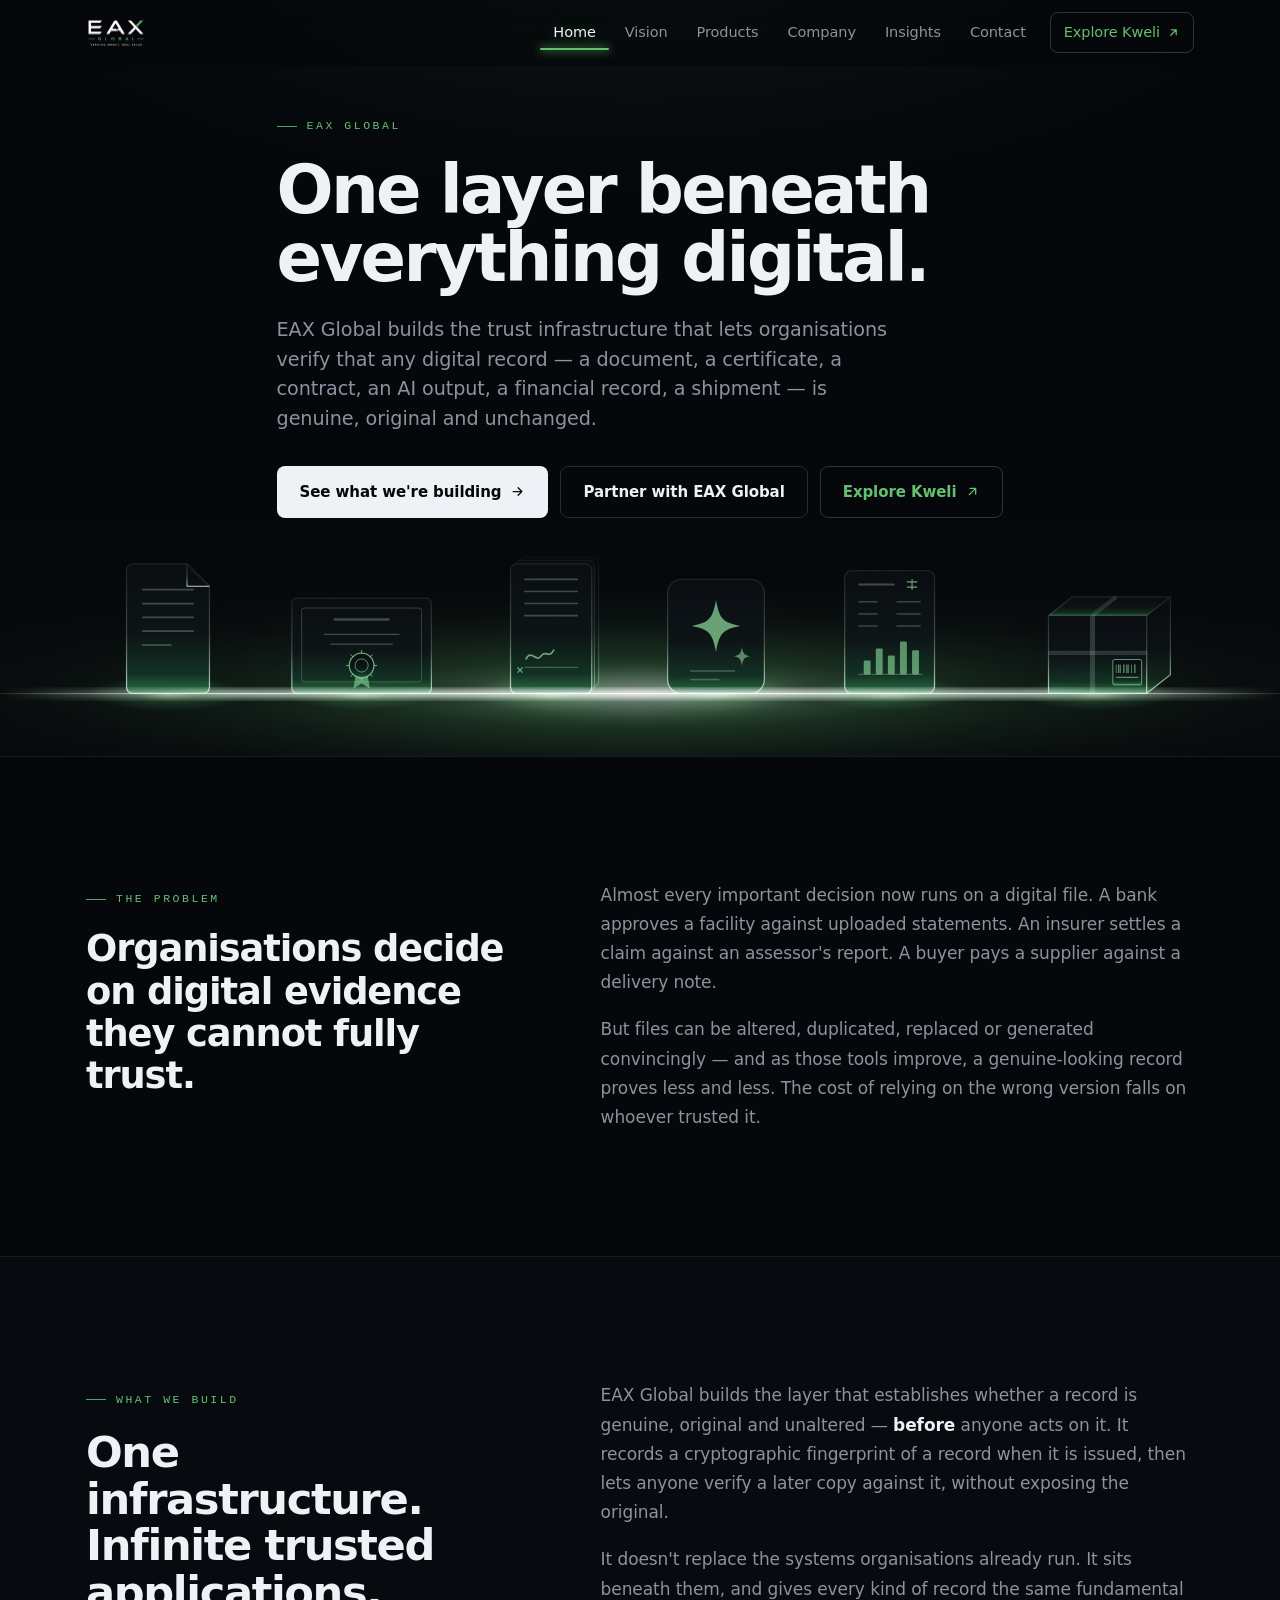
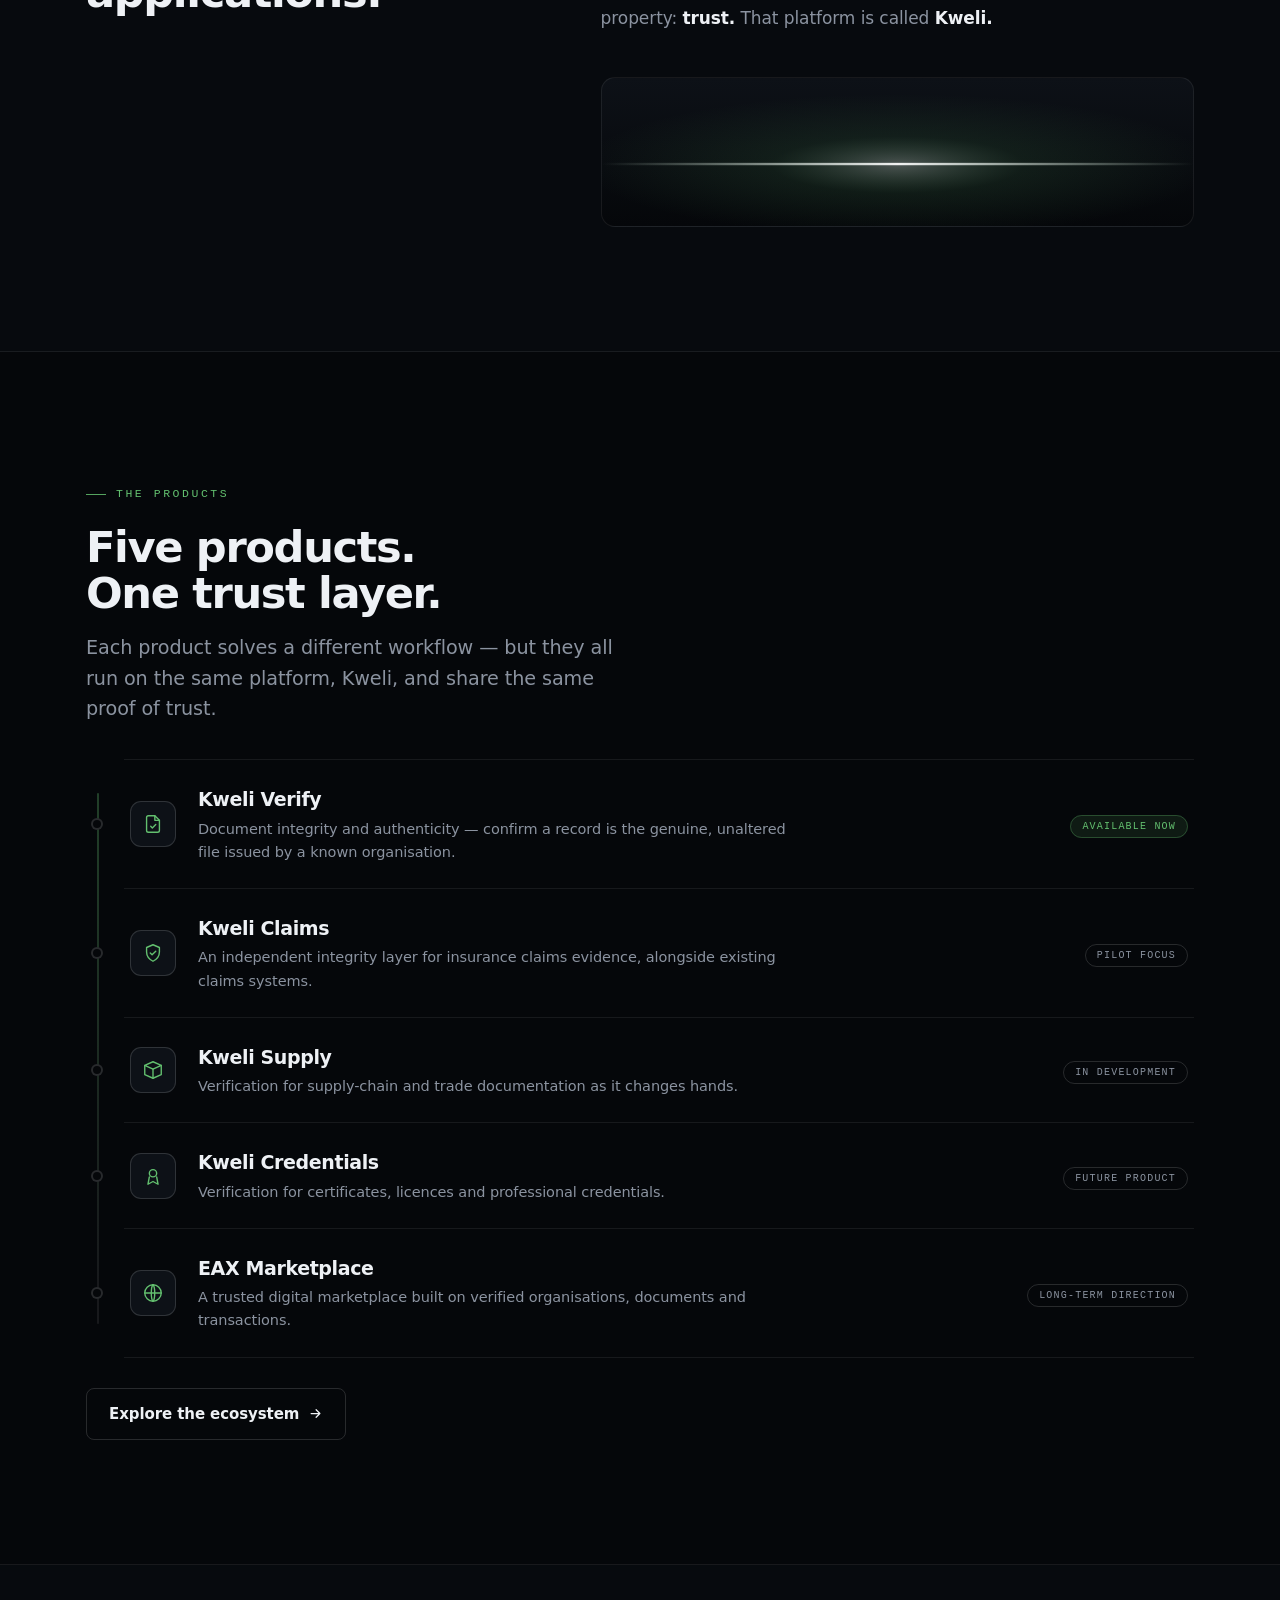
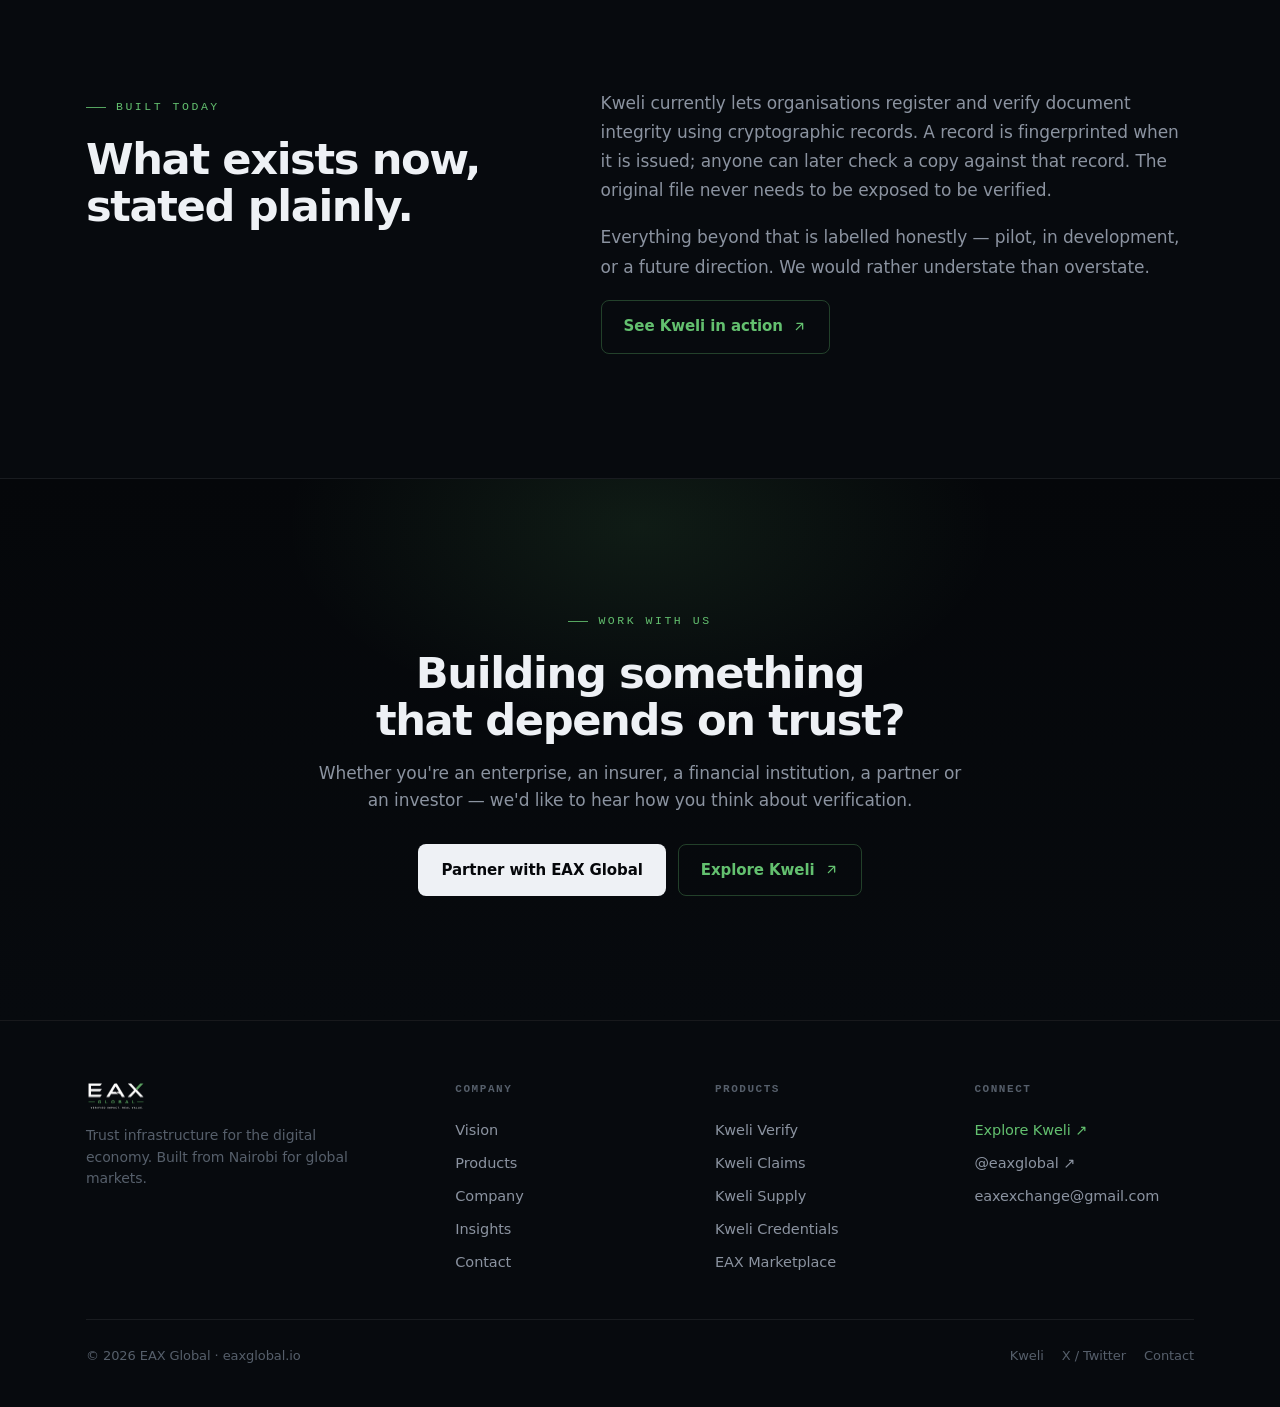
==== commit 1ccba673: "Experience pass 2: active nav + heroes where animation is the composition Products frozen (products." ====
--- a/index.html
+++ b/index.html
@@ -33,7 +33,7 @@
         <a class="btn btn--kweli" href="https://kweli.solutions" target="_blank" rel="noopener">Explore Kweli <svg viewBox="0 0 24 24" fill="none" stroke="currentColor" stroke-width="2.2" stroke-linecap="round" stroke-linejoin="round"><path d="M7 17L17 7M8 7h9v9"/></svg></a>
       </div>
     </div>
-    <div class="hero__band"><div class="hero__grain" aria-hidden="true"></div><svg class="hero__scene" viewBox="0 0 1600 384" preserveAspectRatio="xMidYMax meet" role="img" aria-label="Six kinds of digital record — a document, a certificate, a contract, an AI output, a financial record and a shipment — powered one after another by a single layer of light beneath them."><defs>
+    <div class="hero__band"><div class="hero__grain" aria-hidden="true"></div><svg class="hero__scene" viewBox="0 0 1600 286" preserveAspectRatio="xMidYMax meet" role="img" aria-label="Six kinds of digital record — a document, a certificate, a contract, an AI output, a financial record and a shipment — powered one after another by a single layer of light beneath them."><defs>
   <radialGradient id="halo" cx="50%" cy="50%" r="50%"><stop offset="0%" stop-color="#eafff0" stop-opacity=".33"/><stop offset="30%" stop-color="#63c06f" stop-opacity=".12"/><stop offset="66%" stop-color="#63c06f" stop-opacity=".026"/><stop offset="100%" stop-color="#63c06f" stop-opacity="0"/></radialGradient>
   <linearGradient id="core" x1="0" y1="0" x2="1" y2="0"><stop offset="0%" stop-color="#dff7e6" stop-opacity="0"/><stop offset="18%" stop-color="#dff7e6" stop-opacity=".8"/><stop offset="50%" stop-color="#ffffff" stop-opacity="1"/><stop offset="82%" stop-color="#dff7e6" stop-opacity=".8"/><stop offset="100%" stop-color="#dff7e6" stop-opacity="0"/></linearGradient>
   <linearGradient id="form" x1="0" y1="0" x2="0" y2="1"><stop offset="0%" stop-color="#090c11"/><stop offset="55%" stop-color="#0c1416"/><stop offset="85%" stop-color="#123122"/><stop offset="100%" stop-color="#2c6e46"/></linearGradient>
@@ -43,7 +43,7 @@
   <radialGradient id="vig" cx="50%" cy="44%" r="76%"><stop offset="52%" stop-color="#05070a" stop-opacity="0"/><stop offset="100%" stop-color="#000000" stop-opacity=".72"/></radialGradient>
   <filter id="bS" x="-40%" y="-40%" width="180%" height="180%"><feGaussianBlur stdDeviation="4"/></filter>
   <filter id="bXL" x="-90%" y="-90%" width="280%" height="280%"><feGaussianBlur stdDeviation="40"/></filter>
-</defs><rect width="1600" height="384" fill="#05070a"/><ellipse cx="800" cy="312" rx="1080" ry="150" fill="url(#halo)"/><rect x="0" y="311.5" width="1600" height="1.4" fill="rgba(207,238,214,.10)"/><ellipse class="ig-glow" style="--d:0.71s" cx="210" cy="312" rx="81" ry="18" fill="url(#base)"/><g class="ig-art" style="--d:0.71s" transform="translate(210 312) scale(0.880)"><g><path fill="url(#form)" d="M-48 -142 Q-48 -150 -40 -150 L22 -150 L48 -124 L48 -8 Q48 0 40 0 L-40 0 Q-48 0 -48 -8 Z"/><path fill="none" stroke="url(#edge)" stroke-width="1.4" d="M-48 -142 Q-48 -150 -40 -150 L22 -150 L48 -124 L48 -8 Q48 0 40 0 L-40 0 Q-48 0 -48 -8 Z"/><path fill="none" stroke="url(#edge)" stroke-width="1.2" d="M22 -150 L22 -124 L48 -124"/><line x1="-30" y1="-120" x2="30" y2="-120" stroke="rgba(207,238,214,.26)" stroke-width="2"/><line x1="-30" y1="-104" x2="30" y2="-104" stroke="rgba(207,238,214,.26)" stroke-width="2"/><line x1="-30" y1="-88" x2="30" y2="-88" stroke="rgba(207,238,214,.26)" stroke-width="2"/><line x1="-30" y1="-72" x2="30" y2="-72" stroke="rgba(207,238,214,.26)" stroke-width="2"/><line x1="-30" y1="-56" x2="4" y2="-56" stroke="rgba(207,238,214,.26)" stroke-width="2"/></g></g><ellipse class="ig-glow" style="--d:1.06s" cx="452" cy="312" rx="77" ry="17" fill="url(#base)"/><g class="ig-art" style="--d:1.06s" transform="translate(452 312) scale(0.836)"><g><rect x="-85" y="-116" width="170" height="116" rx="6" fill="url(#form)"/><rect x="-85" y="-116" width="170" height="116" rx="6" fill="none" stroke="url(#edge)" stroke-width="1.4"/><rect x="-73" y="-104" width="146" height="90" rx="3" fill="none" stroke="rgba(207,238,214,.26)" stroke-width="1"/><line x1="-34" y1="-90" x2="34" y2="-90" stroke="rgba(207,238,214,.26)" stroke-width="3"/><line x1="-46" y1="-72" x2="46" y2="-72" stroke="rgba(207,238,214,.26)" stroke-width="1.6"/><line x1="-38" y1="-60" x2="38" y2="-60" stroke="rgba(207,238,214,.26)" stroke-width="1.6"/><path d="M-6 -30 L-10 -6 L0 -12 L10 -6 L6 -30 Z" fill="rgba(150,235,166,.66)" opacity=".8"/><circle cx="0" cy="-34" r="15" fill="url(#form)" stroke="rgba(150,235,166,.66)" stroke-width="1.6"/><circle cx="0" cy="-34" r="8" fill="none" stroke="rgba(150,235,166,.66)" stroke-width="1"/><line x1="15.0" y1="-34.0" x2="19.0" y2="-34.0" stroke="rgba(150,235,166,.66)" stroke-width="1.2"/><line x1="10.6" y1="-23.4" x2="13.4" y2="-20.6" stroke="rgba(150,235,166,.66)" stroke-width="1.2"/><line x1="0.0" y1="-19.0" x2="0.0" y2="-15.0" stroke="rgba(150,235,166,.66)" stroke-width="1.2"/><line x1="-10.6" y1="-23.4" x2="-13.4" y2="-20.6" stroke="rgba(150,235,166,.66)" stroke-width="1.2"/><line x1="-15.0" y1="-34.0" x2="-19.0" y2="-34.0" stroke="rgba(150,235,166,.66)" stroke-width="1.2"/><line x1="-10.6" y1="-44.6" x2="-13.4" y2="-47.4" stroke="rgba(150,235,166,.66)" stroke-width="1.2"/><line x1="-0.0" y1="-49.0" x2="-0.0" y2="-53.0" stroke="rgba(150,235,166,.66)" stroke-width="1.2"/><line x1="10.6" y1="-44.6" x2="13.4" y2="-47.4" stroke="rgba(150,235,166,.66)" stroke-width="1.2"/></g></g><ellipse class="ig-glow" style="--d:1.41s" cx="690" cy="312" rx="81" ry="18" fill="url(#base)"/><g class="ig-art" style="--d:1.41s" transform="translate(690 312) scale(0.880)"><g><rect x="-38" y="-158" width="92" height="150" rx="7" fill="url(#form)" stroke="url(#edge)" stroke-width="1" opacity=".5"/><rect x="-43" y="-154" width="92" height="152" rx="7" fill="url(#form)" stroke="url(#edge)" stroke-width="1.1" opacity=".7"/><rect x="-48" y="-150" width="94" height="150" rx="7" fill="url(#form)"/><rect x="-48" y="-150" width="94" height="150" rx="7" fill="none" stroke="url(#edge)" stroke-width="1.4"/><line x1="-32" y1="-132" x2="30" y2="-132" stroke="rgba(207,238,214,.26)" stroke-width="1.8"/><line x1="-32" y1="-118" x2="30" y2="-118" stroke="rgba(207,238,214,.26)" stroke-width="1.8"/><line x1="-32" y1="-104" x2="30" y2="-104" stroke="rgba(207,238,214,.26)" stroke-width="1.8"/><line x1="-32" y1="-90" x2="30" y2="-90" stroke="rgba(207,238,214,.26)" stroke-width="1.8"/><path d="M-30 -40 c6 -12 12 6 18 -4 c4 -6 9 4 14 -6" fill="none" stroke="rgba(150,235,166,.66)" stroke-width="2" stroke-linecap="round"/><line x1="-32" y1="-30" x2="30" y2="-30" stroke="rgba(207,238,214,.26)" stroke-width="1.4"/><path d="M-40 -30 l6 6 M-34 -30 l-6 6" stroke="rgba(150,235,166,.66)" stroke-width="1.4"/></g></g><ellipse class="ig-glow" style="--d:1.71s" cx="895" cy="312" rx="81" ry="18" fill="url(#base)"/><g class="ig-art" style="--d:1.71s" transform="translate(895 312) scale(0.880)"><g><rect x="-56" y="-132" width="112" height="132" rx="16" fill="url(#form)"/><rect x="-56" y="-132" width="112" height="132" rx="16" fill="none" stroke="url(#edge)" stroke-width="1.4"/><path d="M-2 -108 C2 -86 6 -82 26 -78 C6 -74 2 -70 -2 -48 C-6 -70 -10 -74 -30 -78 C-10 -82 -6 -86 -2 -108 Z" transform="translate(2 0)" fill="rgba(150,235,166,.66)"/><path d="M30 -54 C31 -46 33 -44 40 -43 C33 -42 31 -40 30 -32 C29 -40 27 -42 20 -43 C27 -44 29 -46 30 -54 Z" fill="rgba(150,235,166,.66)" opacity=".8"/><line x1="-30" y1="-26" x2="22" y2="-26" stroke="rgba(207,238,214,.26)" stroke-width="1.8"/><line x1="-30" y1="-16" x2="4" y2="-16" stroke="rgba(207,238,214,.26)" stroke-width="1.8"/></g></g><ellipse class="ig-glow" style="--d:2.03s" cx="1112" cy="312" rx="81" ry="18" fill="url(#base)"/><g class="ig-art" style="--d:2.03s" transform="translate(1112 312) scale(0.880)"><g><rect x="-52" y="-142" width="104" height="142" rx="8" fill="url(#form)"/><rect x="-52" y="-142" width="104" height="142" rx="8" fill="none" stroke="url(#edge)" stroke-width="1.4"/><line x1="-36" y1="-126" x2="6" y2="-126" stroke="rgba(207,238,214,.26)" stroke-width="2.4"/><path d="M26 -132 v12 M20 -129 h12 M20 -123 h12" stroke="rgba(150,235,166,.66)" stroke-width="1.4" fill="none"/><line x1="-36" y1="-106" x2="-14" y2="-106" stroke="rgba(207,238,214,.26)" stroke-width="1.6"/><line x1="8" y1="-106" x2="36" y2="-106" stroke="rgba(207,238,214,.26)" stroke-width="1.6"/><line x1="-36" y1="-92" x2="-14" y2="-92" stroke="rgba(207,238,214,.26)" stroke-width="1.6"/><line x1="8" y1="-92" x2="36" y2="-92" stroke="rgba(207,238,214,.26)" stroke-width="1.6"/><line x1="-36" y1="-78" x2="-14" y2="-78" stroke="rgba(207,238,214,.26)" stroke-width="1.6"/><line x1="8" y1="-78" x2="36" y2="-78" stroke="rgba(207,238,214,.26)" stroke-width="1.6"/><line x1="-36" y1="-22" x2="38" y2="-22" stroke="rgba(207,238,214,.26)" stroke-width="1.4"/><rect x="-30" y="-38" width="8" height="16" rx="1.5" fill="rgba(150,235,166,.66)" opacity=".85"/><rect x="-16" y="-52" width="8" height="30" rx="1.5" fill="rgba(150,235,166,.66)" opacity=".85"/><rect x="-2" y="-44" width="8" height="22" rx="1.5" fill="rgba(150,235,166,.66)" opacity=".85"/><rect x="12" y="-60" width="8" height="38" rx="1.5" fill="rgba(150,235,166,.66)" opacity=".85"/><rect x="26" y="-50" width="8" height="28" rx="1.5" fill="rgba(150,235,166,.66)" opacity=".85"/></g></g><ellipse class="ig-glow" style="--d:2.42s" cx="1372" cy="312" rx="79" ry="17" fill="url(#base)"/><g class="ig-art" style="--d:2.42s" transform="translate(1372 312) scale(0.862)"><g><path d="M-58 -92 L58 -92 L58 0 L-58 0 Z" fill="url(#form)"/><path d="M-58 -92 L-30 -114 L86 -114 L58 -92 Z" fill="url(#form)" opacity=".82"/><path d="M58 -92 L86 -114 L86 -22 L58 0 Z" fill="url(#form)" opacity=".62"/><path d="M-58 -92 L58 -92 L58 0 L-58 0 Z M-58 -92 L-30 -114 L86 -114 L58 -92 M58 -92 L86 -114 L86 -22 L58 0" fill="none" stroke="url(#edge)" stroke-width="1.4"/><line x1="-6" y1="-92" x2="-6" y2="0" stroke="rgba(207,238,214,.26)" stroke-width="6" opacity=".7"/><line x1="-6" y1="-92" x2="22" y2="-114" stroke="rgba(207,238,214,.26)" stroke-width="5" opacity=".5"/><line x1="-58" y1="-48" x2="58" y2="-48" stroke="rgba(207,238,214,.26)" stroke-width="5" opacity=".6"/><rect x="18" y="-40" width="34" height="30" rx="2" fill="url(#form)" stroke="rgba(150,235,166,.66)" stroke-width="1.1"/><line x1="22" y1="-34" x2="22" y2="-24" stroke="rgba(150,235,166,.66)" stroke-width="0.9"/><line x1="25" y1="-34" x2="25" y2="-24" stroke="rgba(150,235,166,.66)" stroke-width="1.4"/><line x1="27" y1="-34" x2="27" y2="-24" stroke="rgba(150,235,166,.66)" stroke-width="0.9"/><line x1="31" y1="-34" x2="31" y2="-24" stroke="rgba(150,235,166,.66)" stroke-width="1.4"/><line x1="34" y1="-34" x2="34" y2="-24" stroke="rgba(150,235,166,.66)" stroke-width="0.9"/><line x1="36" y1="-34" x2="36" y2="-24" stroke="rgba(150,235,166,.66)" stroke-width="1.4"/><line x1="40" y1="-34" x2="40" y2="-24" stroke="rgba(150,235,166,.66)" stroke-width="0.9"/><line x1="44" y1="-34" x2="44" y2="-24" stroke="rgba(150,235,166,.66)" stroke-width="1.4"/><line x1="22" y1="-19" x2="48" y2="-19" stroke="rgba(150,235,166,.66)" stroke-width="1.2"/></g></g><g class="ig-layer"><rect x="0" y="308" width="1600" height="9" fill="url(#core)" filter="url(#bS)"/><rect x="0" y="311.5" width="1600" height="1.4" fill="url(#core)"/></g><circle class="ig-energy" cx="0" cy="312" r="8" fill="#eafff0" filter="url(#bS)"/><circle class="ig-pulse" cx="0" cy="312" r="5" fill="#bff3c9"/></svg></div>
+</defs><rect width="1600" height="286" fill="#05070a"/><ellipse cx="800" cy="208" rx="1160" ry="150" fill="url(#halo)"/><ellipse cx="800" cy="208" rx="760" ry="120" fill="url(#halo)"/><rect x="0" y="207.5" width="1600" height="1.4" fill="rgba(207,238,214,.10)"/><ellipse class="ig-glow" style="--d:0.71s" cx="210" cy="208" rx="99" ry="22" fill="url(#base)"/><g class="ig-art" style="--d:0.71s" transform="translate(210 208) scale(1.080)"><g><path fill="url(#form)" d="M-48 -142 Q-48 -150 -40 -150 L22 -150 L48 -124 L48 -8 Q48 0 40 0 L-40 0 Q-48 0 -48 -8 Z"/><path fill="none" stroke="url(#edge)" stroke-width="1.4" d="M-48 -142 Q-48 -150 -40 -150 L22 -150 L48 -124 L48 -8 Q48 0 40 0 L-40 0 Q-48 0 -48 -8 Z"/><path fill="none" stroke="url(#edge)" stroke-width="1.2" d="M22 -150 L22 -124 L48 -124"/><line x1="-30" y1="-120" x2="30" y2="-120" stroke="rgba(207,238,214,.26)" stroke-width="2"/><line x1="-30" y1="-104" x2="30" y2="-104" stroke="rgba(207,238,214,.26)" stroke-width="2"/><line x1="-30" y1="-88" x2="30" y2="-88" stroke="rgba(207,238,214,.26)" stroke-width="2"/><line x1="-30" y1="-72" x2="30" y2="-72" stroke="rgba(207,238,214,.26)" stroke-width="2"/><line x1="-30" y1="-56" x2="4" y2="-56" stroke="rgba(207,238,214,.26)" stroke-width="2"/></g></g><ellipse class="ig-glow" style="--d:1.06s" cx="452" cy="208" rx="94" ry="21" fill="url(#base)"/><g class="ig-art" style="--d:1.06s" transform="translate(452 208) scale(1.026)"><g><rect x="-85" y="-116" width="170" height="116" rx="6" fill="url(#form)"/><rect x="-85" y="-116" width="170" height="116" rx="6" fill="none" stroke="url(#edge)" stroke-width="1.4"/><rect x="-73" y="-104" width="146" height="90" rx="3" fill="none" stroke="rgba(207,238,214,.26)" stroke-width="1"/><line x1="-34" y1="-90" x2="34" y2="-90" stroke="rgba(207,238,214,.26)" stroke-width="3"/><line x1="-46" y1="-72" x2="46" y2="-72" stroke="rgba(207,238,214,.26)" stroke-width="1.6"/><line x1="-38" y1="-60" x2="38" y2="-60" stroke="rgba(207,238,214,.26)" stroke-width="1.6"/><path d="M-6 -30 L-10 -6 L0 -12 L10 -6 L6 -30 Z" fill="rgba(150,235,166,.66)" opacity=".8"/><circle cx="0" cy="-34" r="15" fill="url(#form)" stroke="rgba(150,235,166,.66)" stroke-width="1.6"/><circle cx="0" cy="-34" r="8" fill="none" stroke="rgba(150,235,166,.66)" stroke-width="1"/><line x1="15.0" y1="-34.0" x2="19.0" y2="-34.0" stroke="rgba(150,235,166,.66)" stroke-width="1.2"/><line x1="10.6" y1="-23.4" x2="13.4" y2="-20.6" stroke="rgba(150,235,166,.66)" stroke-width="1.2"/><line x1="0.0" y1="-19.0" x2="0.0" y2="-15.0" stroke="rgba(150,235,166,.66)" stroke-width="1.2"/><line x1="-10.6" y1="-23.4" x2="-13.4" y2="-20.6" stroke="rgba(150,235,166,.66)" stroke-width="1.2"/><line x1="-15.0" y1="-34.0" x2="-19.0" y2="-34.0" stroke="rgba(150,235,166,.66)" stroke-width="1.2"/><line x1="-10.6" y1="-44.6" x2="-13.4" y2="-47.4" stroke="rgba(150,235,166,.66)" stroke-width="1.2"/><line x1="-0.0" y1="-49.0" x2="-0.0" y2="-53.0" stroke="rgba(150,235,166,.66)" stroke-width="1.2"/><line x1="10.6" y1="-44.6" x2="13.4" y2="-47.4" stroke="rgba(150,235,166,.66)" stroke-width="1.2"/></g></g><ellipse class="ig-glow" style="--d:1.41s" cx="690" cy="208" rx="99" ry="22" fill="url(#base)"/><g class="ig-art" style="--d:1.41s" transform="translate(690 208) scale(1.080)"><g><rect x="-38" y="-158" width="92" height="150" rx="7" fill="url(#form)" stroke="url(#edge)" stroke-width="1" opacity=".5"/><rect x="-43" y="-154" width="92" height="152" rx="7" fill="url(#form)" stroke="url(#edge)" stroke-width="1.1" opacity=".7"/><rect x="-48" y="-150" width="94" height="150" rx="7" fill="url(#form)"/><rect x="-48" y="-150" width="94" height="150" rx="7" fill="none" stroke="url(#edge)" stroke-width="1.4"/><line x1="-32" y1="-132" x2="30" y2="-132" stroke="rgba(207,238,214,.26)" stroke-width="1.8"/><line x1="-32" y1="-118" x2="30" y2="-118" stroke="rgba(207,238,214,.26)" stroke-width="1.8"/><line x1="-32" y1="-104" x2="30" y2="-104" stroke="rgba(207,238,214,.26)" stroke-width="1.8"/><line x1="-32" y1="-90" x2="30" y2="-90" stroke="rgba(207,238,214,.26)" stroke-width="1.8"/><path d="M-30 -40 c6 -12 12 6 18 -4 c4 -6 9 4 14 -6" fill="none" stroke="rgba(150,235,166,.66)" stroke-width="2" stroke-linecap="round"/><line x1="-32" y1="-30" x2="30" y2="-30" stroke="rgba(207,238,214,.26)" stroke-width="1.4"/><path d="M-40 -30 l6 6 M-34 -30 l-6 6" stroke="rgba(150,235,166,.66)" stroke-width="1.4"/></g></g><ellipse class="ig-glow" style="--d:1.71s" cx="895" cy="208" rx="99" ry="22" fill="url(#base)"/><g class="ig-art" style="--d:1.71s" transform="translate(895 208) scale(1.080)"><g><rect x="-56" y="-132" width="112" height="132" rx="16" fill="url(#form)"/><rect x="-56" y="-132" width="112" height="132" rx="16" fill="none" stroke="url(#edge)" stroke-width="1.4"/><path d="M-2 -108 C2 -86 6 -82 26 -78 C6 -74 2 -70 -2 -48 C-6 -70 -10 -74 -30 -78 C-10 -82 -6 -86 -2 -108 Z" transform="translate(2 0)" fill="rgba(150,235,166,.66)"/><path d="M30 -54 C31 -46 33 -44 40 -43 C33 -42 31 -40 30 -32 C29 -40 27 -42 20 -43 C27 -44 29 -46 30 -54 Z" fill="rgba(150,235,166,.66)" opacity=".8"/><line x1="-30" y1="-26" x2="22" y2="-26" stroke="rgba(207,238,214,.26)" stroke-width="1.8"/><line x1="-30" y1="-16" x2="4" y2="-16" stroke="rgba(207,238,214,.26)" stroke-width="1.8"/></g></g><ellipse class="ig-glow" style="--d:2.03s" cx="1112" cy="208" rx="99" ry="22" fill="url(#base)"/><g class="ig-art" style="--d:2.03s" transform="translate(1112 208) scale(1.080)"><g><rect x="-52" y="-142" width="104" height="142" rx="8" fill="url(#form)"/><rect x="-52" y="-142" width="104" height="142" rx="8" fill="none" stroke="url(#edge)" stroke-width="1.4"/><line x1="-36" y1="-126" x2="6" y2="-126" stroke="rgba(207,238,214,.26)" stroke-width="2.4"/><path d="M26 -132 v12 M20 -129 h12 M20 -123 h12" stroke="rgba(150,235,166,.66)" stroke-width="1.4" fill="none"/><line x1="-36" y1="-106" x2="-14" y2="-106" stroke="rgba(207,238,214,.26)" stroke-width="1.6"/><line x1="8" y1="-106" x2="36" y2="-106" stroke="rgba(207,238,214,.26)" stroke-width="1.6"/><line x1="-36" y1="-92" x2="-14" y2="-92" stroke="rgba(207,238,214,.26)" stroke-width="1.6"/><line x1="8" y1="-92" x2="36" y2="-92" stroke="rgba(207,238,214,.26)" stroke-width="1.6"/><line x1="-36" y1="-78" x2="-14" y2="-78" stroke="rgba(207,238,214,.26)" stroke-width="1.6"/><line x1="8" y1="-78" x2="36" y2="-78" stroke="rgba(207,238,214,.26)" stroke-width="1.6"/><line x1="-36" y1="-22" x2="38" y2="-22" stroke="rgba(207,238,214,.26)" stroke-width="1.4"/><rect x="-30" y="-38" width="8" height="16" rx="1.5" fill="rgba(150,235,166,.66)" opacity=".85"/><rect x="-16" y="-52" width="8" height="30" rx="1.5" fill="rgba(150,235,166,.66)" opacity=".85"/><rect x="-2" y="-44" width="8" height="22" rx="1.5" fill="rgba(150,235,166,.66)" opacity=".85"/><rect x="12" y="-60" width="8" height="38" rx="1.5" fill="rgba(150,235,166,.66)" opacity=".85"/><rect x="26" y="-50" width="8" height="28" rx="1.5" fill="rgba(150,235,166,.66)" opacity=".85"/></g></g><ellipse class="ig-glow" style="--d:2.42s" cx="1372" cy="208" rx="97" ry="21" fill="url(#base)"/><g class="ig-art" style="--d:2.42s" transform="translate(1372 208) scale(1.058)"><g><path d="M-58 -92 L58 -92 L58 0 L-58 0 Z" fill="url(#form)"/><path d="M-58 -92 L-30 -114 L86 -114 L58 -92 Z" fill="url(#form)" opacity=".82"/><path d="M58 -92 L86 -114 L86 -22 L58 0 Z" fill="url(#form)" opacity=".62"/><path d="M-58 -92 L58 -92 L58 0 L-58 0 Z M-58 -92 L-30 -114 L86 -114 L58 -92 M58 -92 L86 -114 L86 -22 L58 0" fill="none" stroke="url(#edge)" stroke-width="1.4"/><line x1="-6" y1="-92" x2="-6" y2="0" stroke="rgba(207,238,214,.26)" stroke-width="6" opacity=".7"/><line x1="-6" y1="-92" x2="22" y2="-114" stroke="rgba(207,238,214,.26)" stroke-width="5" opacity=".5"/><line x1="-58" y1="-48" x2="58" y2="-48" stroke="rgba(207,238,214,.26)" stroke-width="5" opacity=".6"/><rect x="18" y="-40" width="34" height="30" rx="2" fill="url(#form)" stroke="rgba(150,235,166,.66)" stroke-width="1.1"/><line x1="22" y1="-34" x2="22" y2="-24" stroke="rgba(150,235,166,.66)" stroke-width="0.9"/><line x1="25" y1="-34" x2="25" y2="-24" stroke="rgba(150,235,166,.66)" stroke-width="1.4"/><line x1="27" y1="-34" x2="27" y2="-24" stroke="rgba(150,235,166,.66)" stroke-width="0.9"/><line x1="31" y1="-34" x2="31" y2="-24" stroke="rgba(150,235,166,.66)" stroke-width="1.4"/><line x1="34" y1="-34" x2="34" y2="-24" stroke="rgba(150,235,166,.66)" stroke-width="0.9"/><line x1="36" y1="-34" x2="36" y2="-24" stroke="rgba(150,235,166,.66)" stroke-width="1.4"/><line x1="40" y1="-34" x2="40" y2="-24" stroke="rgba(150,235,166,.66)" stroke-width="0.9"/><line x1="44" y1="-34" x2="44" y2="-24" stroke="rgba(150,235,166,.66)" stroke-width="1.4"/><line x1="22" y1="-19" x2="48" y2="-19" stroke="rgba(150,235,166,.66)" stroke-width="1.2"/></g></g><g class="ig-layer"><rect x="0" y="204" width="1600" height="9" fill="url(#core)" filter="url(#bS)"/><rect x="0" y="207.5" width="1600" height="1.4" fill="url(#core)"/></g><circle class="ig-energy" cx="0" cy="208" r="8" fill="#eafff0" filter="url(#bS)"/><circle class="ig-pulse" cx="0" cy="208" r="5" fill="#bff3c9"/></svg></div>
   </section>
 
   <section class="section">
--- a/assets/brand.css
+++ b/assets/brand.css
@@ -33,9 +33,11 @@
 .nav__in{max-width:var(--maxw);margin:0 auto;padding:0 26px;width:100%;display:flex;align-items:center;gap:22px}
 .brand{display:inline-flex;align-items:center;gap:11px;flex-shrink:0}
 .brand img{height:30px;width:auto;display:block}
-.nav__links{margin-left:auto;display:flex;align-items:center;gap:3px}
-.nav__links a{padding:8px 13px;border-radius:var(--radius-sm);font-size:14.5px;color:var(--muted);transition:color .15s,background .15s}
-.nav__links a:hover{color:var(--fg);background:var(--surface)}
+.nav__links{position:relative;margin-left:auto;display:flex;align-items:center;gap:3px}
+.nav__links a{position:relative;padding:8px 13px;border-radius:var(--radius-sm);font-size:14.5px;color:var(--muted);transition:color .2s}
+.nav__links a:hover{color:var(--fg)}
+.nav__links a[aria-current="page"]{color:var(--fg);text-shadow:0 0 14px rgba(99,192,111,.4)}
+.nav__ind{position:absolute;bottom:3px;left:0;width:0;height:2px;border-radius:2px;background:var(--accent);box-shadow:0 0 10px 1px rgba(99,192,111,.7);opacity:0;transform:translateX(0);transition:transform .34s var(--ease),width .34s var(--ease),opacity .25s;pointer-events:none;z-index:1}
 .nav__kweli{margin-left:8px;border:1px solid var(--accent-line);color:var(--accent)!important;
   display:inline-flex;align-items:center;gap:7px}
 .nav__kweli:hover{background:var(--accent-soft)!important}
@@ -48,12 +50,12 @@
 body.nav-open .nav__toggle span::after{top:0;transform:rotate(-45deg)}
 
 /* hero */
-.hero{position:relative;overflow:hidden;border-bottom:1px solid var(--line);min-height:88vh;display:flex;flex-direction:column}
-.hero__content{position:relative;z-index:2;padding:clamp(116px,15vh,172px) 0 0}
+.hero{position:relative;overflow:hidden;border-bottom:1px solid var(--line);display:flex;flex-direction:column}
+.hero__content{position:relative;z-index:2;padding:clamp(98px,12vh,138px) 0 0}
 .hero h1{font-weight:600;letter-spacing:-.04em;line-height:1.02;font-size:clamp(2.4rem,5.6vw,4.2rem);max-width:15ch;text-wrap:balance}
 .hero__sub{margin-top:22px;color:var(--muted);font-size:clamp(1.05rem,1.55vw,1.2rem);line-height:1.55;max-width:52ch}
 .hero__cta{margin-top:32px;display:flex;gap:12px;flex-wrap:wrap}
-.hero__band{position:relative;z-index:1;margin-top:auto;width:100%}
+.hero__band{position:relative;z-index:1;margin-top:clamp(2px,1vh,14px);width:100%}
 .hero__band .hero__scene{width:100%;height:auto;display:block}
 .hero__grain{position:absolute;inset:0;z-index:2;pointer-events:none;opacity:.045;mix-blend-mode:overlay;
   background-image:url("data:image/svg+xml,%3Csvg xmlns='http://www.w3.org/2000/svg' width='150' height='150'%3E%3Cfilter id='n'%3E%3CfeTurbulence type='fractalNoise' baseFrequency='.85' numOctaves='2'/%3E%3C/filter%3E%3Crect width='100%25' height='100%25' filter='url(%23n)'/%3E%3C/svg%3E")}
@@ -174,6 +176,7 @@
     transform:translateY(-10px);opacity:0;pointer-events:none;transition:.2s}
   body.nav-open .nav__links{transform:none;opacity:1;pointer-events:auto}
   .nav__links a{padding:12px 10px;font-size:16px}
+  .nav__ind{display:none}
   .nav__kweli{justify-content:center;margin:8px 0 0}
   .nav__toggle{display:flex}
   .prod{grid-template-columns:auto 1fr;gap:16px}.prod__meta{grid-column:2}
@@ -276,6 +279,10 @@
 /* ---- vision: chaos -> trust -> infrastructure -> confidence ---- */
 .vt-stage{position:relative;border:1px solid var(--line);border-radius:16px;overflow:hidden;background:radial-gradient(120% 130% at 50% 122%,rgba(99,192,111,.07),var(--surface) 55%,var(--void))}
 .vt-svg{width:100%;height:auto;display:block;max-width:1040px;margin:0 auto}
+/* full-bleed hero variant */
+.vt-hero{border:none;border-radius:0;background:transparent;overflow:hidden}
+.vt-hero .vt-svg{max-width:none;width:100%;margin:0}
+.vt-hero .vt-cap{padding-top:16px;padding-bottom:6px}
 .vt-doc{transform-box:fill-box;transform-origin:center}
 html.motion .vt-stage .vt-doc{opacity:.2;transform:translate(var(--tx),var(--ty)) rotate(var(--r)) scale(var(--sc));filter:grayscale(.9) brightness(.7);transition:opacity 1s var(--ease) var(--d),transform 1.25s var(--ease) var(--d),filter 1s var(--ease) var(--d)}
 html.motion .vt-stage.in .vt-doc{opacity:1;transform:none;filter:none}
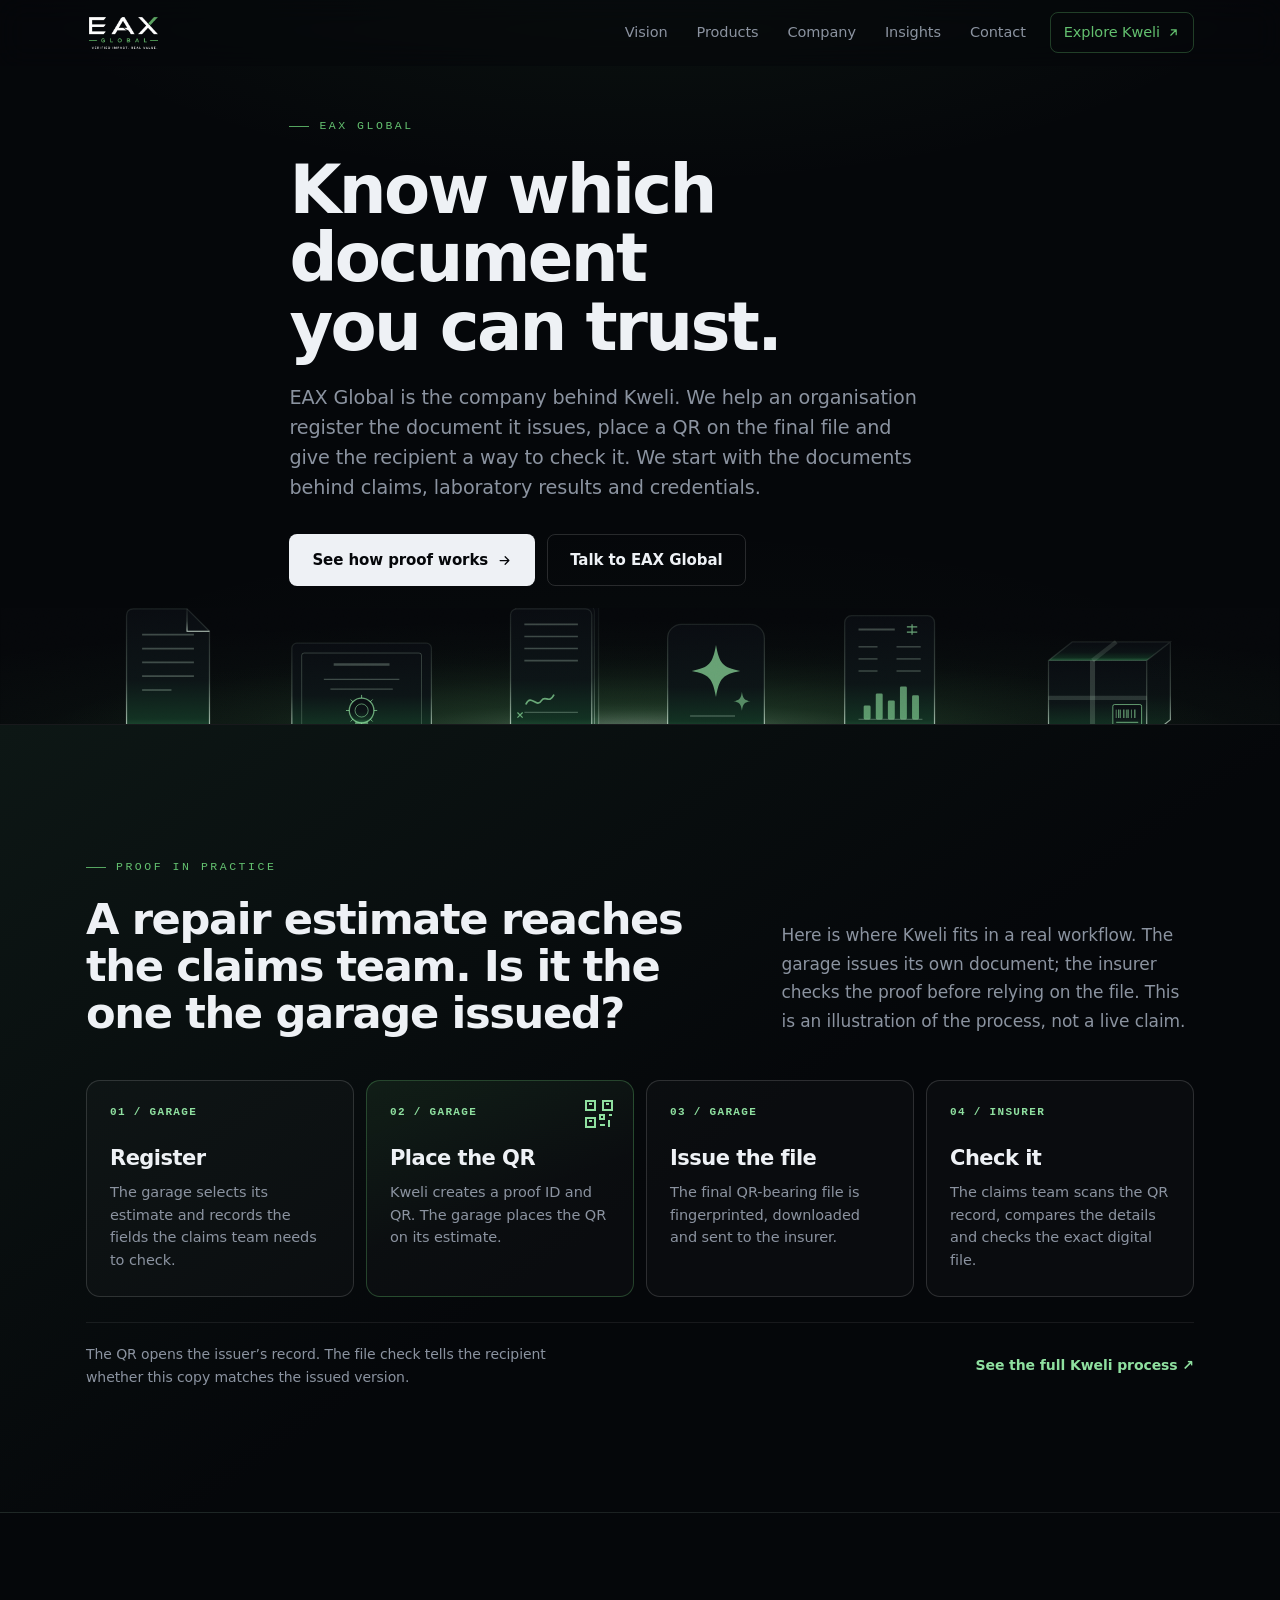
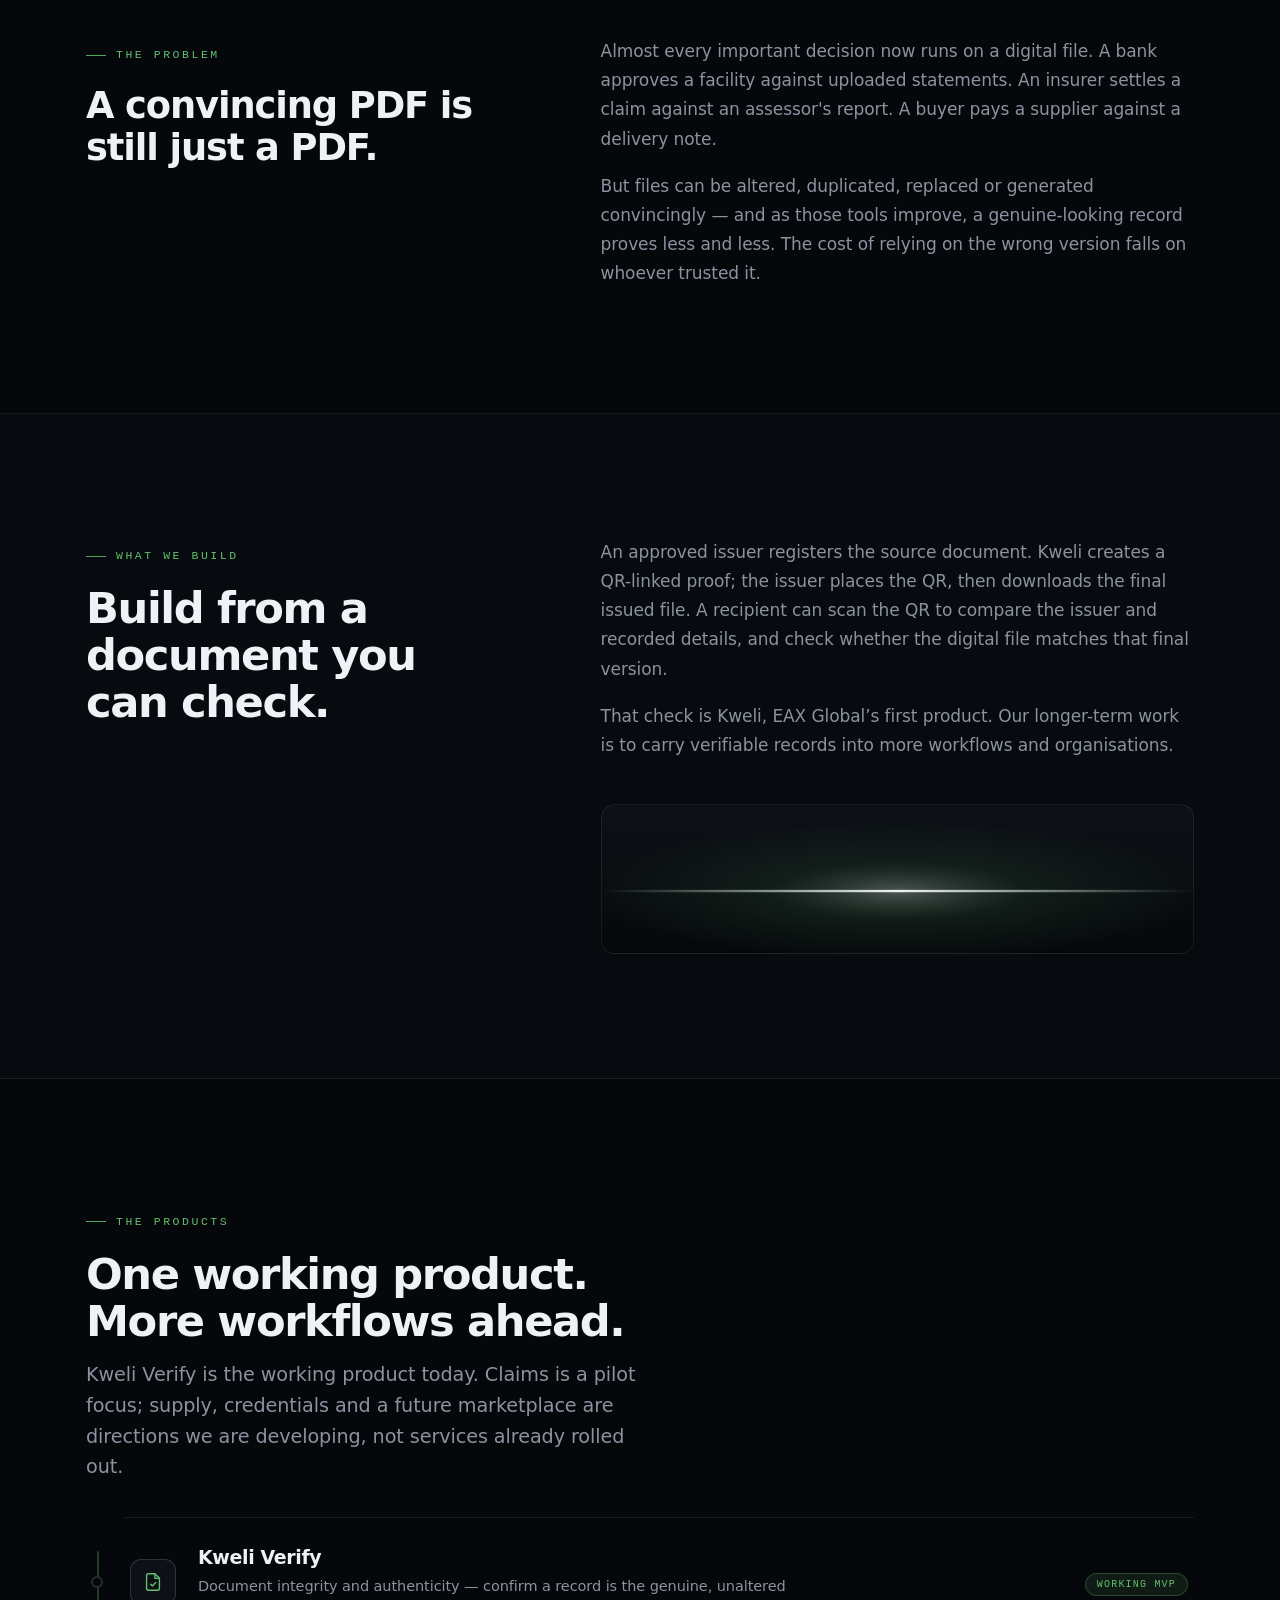
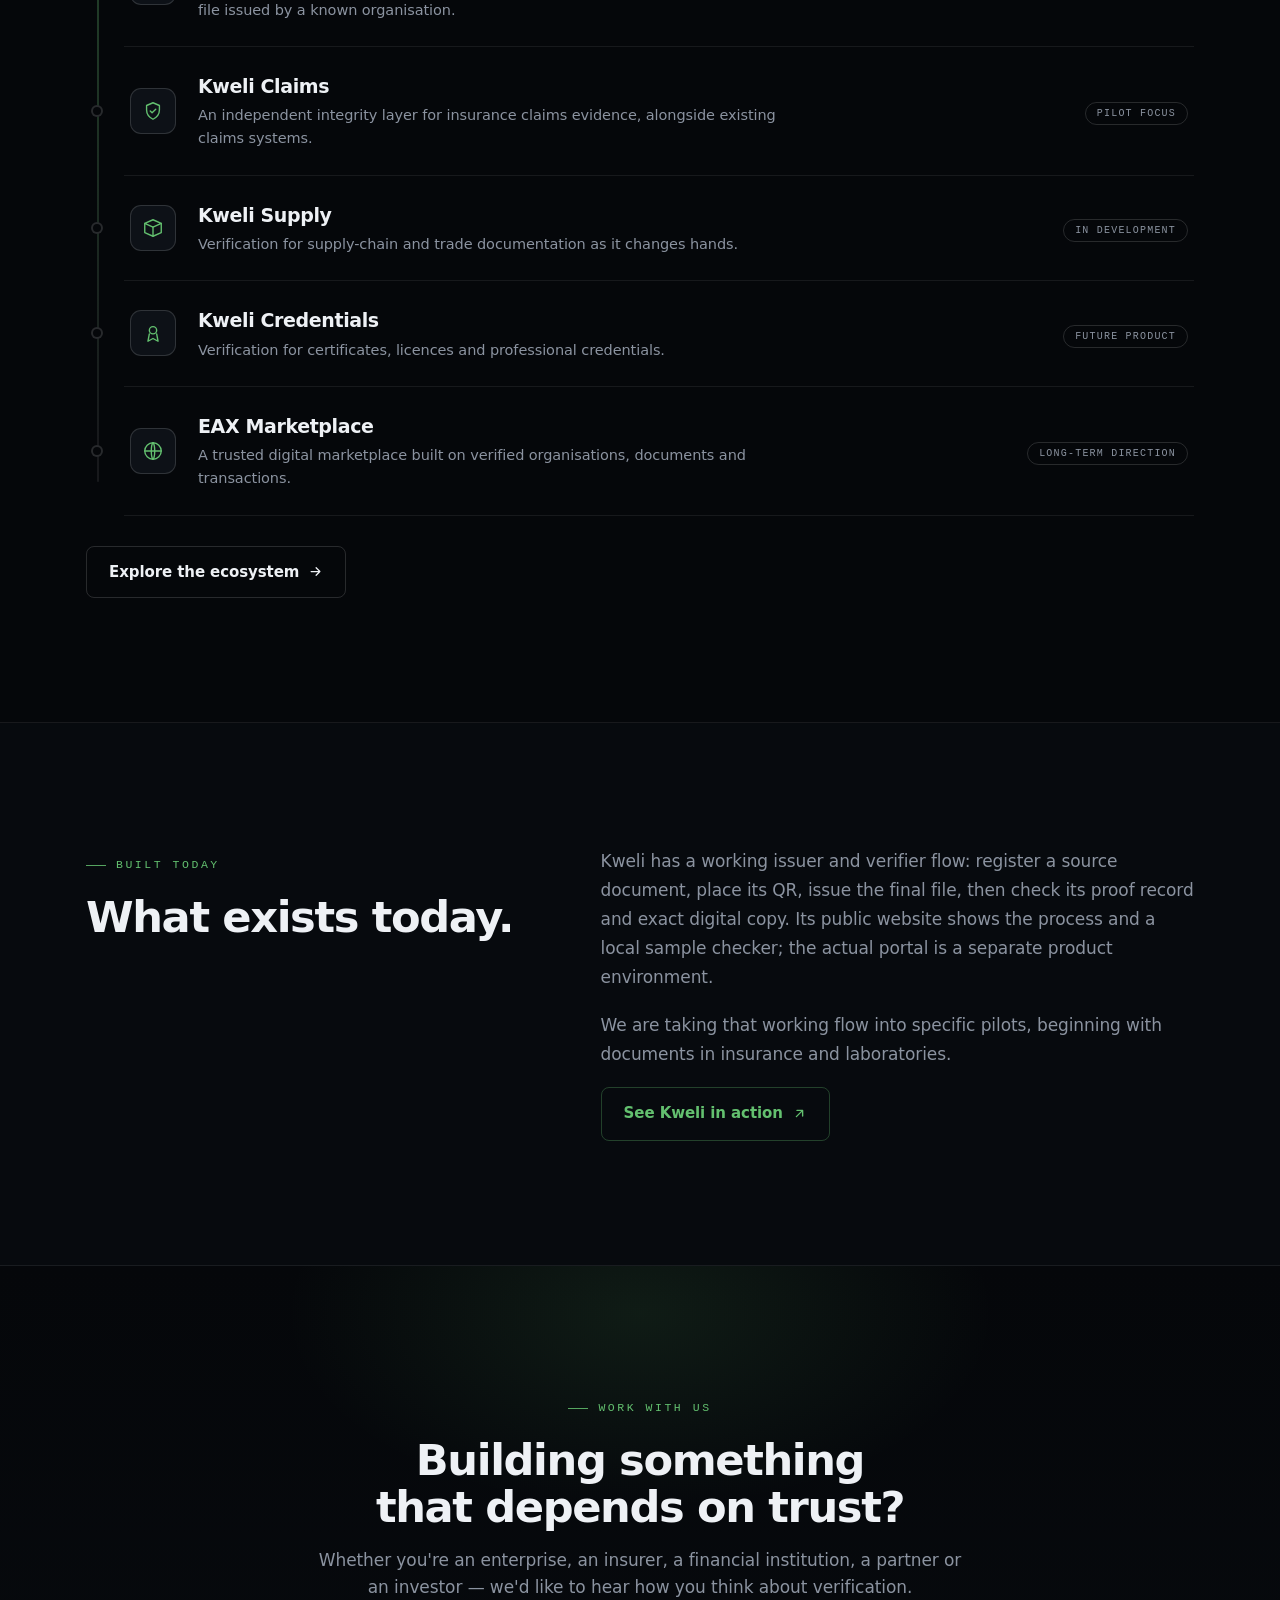
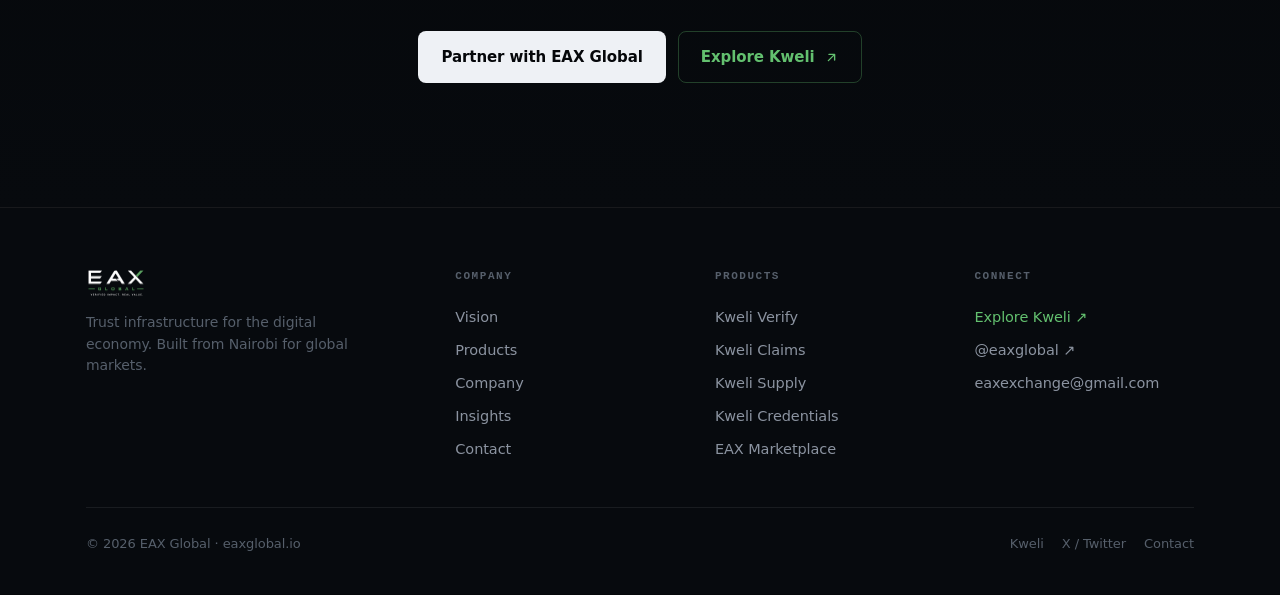
==== commit 35f1e761: "Clarify EAX story and improve site UX" ====
--- a/index.html
+++ b/index.html
@@ -1,22 +1,22 @@
 <!DOCTYPE html><html lang="en"><head>
 <meta charset="UTF-8"><meta name="viewport" content="width=device-width,initial-scale=1.0">
 <title>EAX Global — Trust infrastructure for the digital economy</title>
-<meta name="description" content="EAX Global builds the trust infrastructure that lets organisations verify that any digital record is genuine, original and unaltered. Kweli is its platform.">
+<meta name="description" content="EAX Global is the Nairobi company behind Kweli, a working document verification product. See how an issuer creates a QR-linked proof and a recipient checks the final file.">
 <link rel="canonical" href="https://eaxglobal.io/">
 <meta name="theme-color" content="#05070a">
 <meta property="og:type" content="website"><meta property="og:site_name" content="EAX Global">
 <meta property="og:title" content="EAX Global — Trust infrastructure for the digital economy">
-<meta property="og:description" content="One layer beneath everything digital. One infrastructure, infinite trusted applications.">
+<meta property="og:description" content="EAX Global builds Kweli: issuer registration, QR-linked proof and exact-file verification.">
 <meta property="og:url" content="https://eaxglobal.io/"><meta property="og:image" content="https://eaxglobal.io/assets/og-image.png">
 <meta name="twitter:card" content="summary_large_image"><meta name="twitter:site" content="@eaxglobal">
 <link rel="icon" href="assets/favicon.svg" type="image/svg+xml"><link rel="apple-touch-icon" href="assets/apple-touch-icon.png">
 <link rel="stylesheet" href="assets/brand.css">
 <script>(function(){try{if(!matchMedia('(prefers-reduced-motion: reduce)').matches)document.documentElement.classList.add('motion');}catch(e){}})();</script>
-</head><body><header class="nav"><div class="nav__in">
+</head><body class="home"><header class="nav"><div class="nav__in">
   <a class="brand" href="index.html" aria-label="EAX Global home"><img src="assets/logo.png" alt="EAX Global" width="1061" height="536"></a>
   <button class="nav__toggle" aria-label="Menu" aria-expanded="false"><span></span></button>
   <nav class="nav__links" aria-label="Primary">
-    <a href="index.html" aria-current="page">Home</a><a href="vision.html">Vision</a><a href="products.html">Products</a>
+    <a href="vision.html">Vision</a><a href="products.html">Products</a>
     <a href="company.html">Company</a><a href="insights.html">Insights</a><a href="contact.html">Contact</a>
     <a class="nav__kweli" href="https://kweli.solutions" target="_blank" rel="noopener">Explore Kweli <svg viewBox="0 0 24 24" fill="none" stroke="currentColor" stroke-width="2.2" stroke-linecap="round" stroke-linejoin="round"><path d="M7 17L17 7M8 7h9v9"/></svg></a>
   </nav></div></header>
@@ -25,15 +25,14 @@
     <div class="hero__aura" aria-hidden="true"></div>
     <div class="wrap hero__content">
       <div class="eyebrow reveal" style="--i:0">EAX Global</div>
-      <h1 class="reveal" style="--i:1">One layer beneath everything digital.</h1>
-      <p class="hero__sub reveal" style="--i:2">EAX Global builds the trust infrastructure that lets organisations verify that any digital record — a document, a certificate, a contract, an AI output, a financial record, a shipment — is genuine, original and unchanged.</p>
+      <h1 class="reveal" style="--i:1">Know which document you can trust.</h1>
+      <p class="hero__sub reveal" style="--i:2">EAX Global is the company behind Kweli. We help an organisation register the document it issues, place a QR on the final file and give the recipient a way to check it. We start with the documents behind claims, laboratory results and credentials.</p>
       <div class="hero__cta reveal" style="--i:3">
-        <a class="btn btn--primary" href="products.html">See what we're building <svg viewBox="0 0 24 24" fill="none" stroke="currentColor" stroke-width="2" stroke-linecap="round" stroke-linejoin="round" class="arrow"><path d="M5 12h14M13 6l6 6-6 6"/></svg></a>
-        <a class="btn btn--outline" href="contact.html">Partner with EAX Global</a>
-        <a class="btn btn--kweli" href="https://kweli.solutions" target="_blank" rel="noopener">Explore Kweli <svg viewBox="0 0 24 24" fill="none" stroke="currentColor" stroke-width="2.2" stroke-linecap="round" stroke-linejoin="round"><path d="M7 17L17 7M8 7h9v9"/></svg></a>
+        <a class="btn btn--primary" href="#proof">See how proof works <svg viewBox="0 0 24 24" fill="none" stroke="currentColor" stroke-width="2" stroke-linecap="round" stroke-linejoin="round" class="arrow"><path d="M5 12h14M13 6l6 6-6 6"/></svg></a>
+        <a class="btn btn--outline" href="contact.html">Talk to EAX Global</a>
       </div>
     </div>
-    <div class="hero__band"><div class="hero__grain" aria-hidden="true"></div><svg class="hero__scene" viewBox="0 0 1600 286" preserveAspectRatio="xMidYMax meet" role="img" aria-label="Six kinds of digital record — a document, a certificate, a contract, an AI output, a financial record and a shipment — powered one after another by a single layer of light beneath them."><defs>
+    <div class="hero__band"><div class="hero__grain" aria-hidden="true"></div><svg class="hero__scene" viewBox="0 0 1600 286" preserveAspectRatio="xMidYMax meet" aria-hidden="true"><defs>
   <radialGradient id="halo" cx="50%" cy="50%" r="50%"><stop offset="0%" stop-color="#eafff0" stop-opacity=".33"/><stop offset="30%" stop-color="#63c06f" stop-opacity=".12"/><stop offset="66%" stop-color="#63c06f" stop-opacity=".026"/><stop offset="100%" stop-color="#63c06f" stop-opacity="0"/></radialGradient>
   <linearGradient id="core" x1="0" y1="0" x2="1" y2="0"><stop offset="0%" stop-color="#dff7e6" stop-opacity="0"/><stop offset="18%" stop-color="#dff7e6" stop-opacity=".8"/><stop offset="50%" stop-color="#ffffff" stop-opacity="1"/><stop offset="82%" stop-color="#dff7e6" stop-opacity=".8"/><stop offset="100%" stop-color="#dff7e6" stop-opacity="0"/></linearGradient>
   <linearGradient id="form" x1="0" y1="0" x2="0" y2="1"><stop offset="0%" stop-color="#090c11"/><stop offset="55%" stop-color="#0c1416"/><stop offset="85%" stop-color="#123122"/><stop offset="100%" stop-color="#2c6e46"/></linearGradient>
@@ -46,9 +45,25 @@
 </defs><rect width="1600" height="286" fill="#05070a"/><ellipse cx="800" cy="208" rx="1160" ry="150" fill="url(#halo)"/><ellipse cx="800" cy="208" rx="760" ry="120" fill="url(#halo)"/><rect x="0" y="207.5" width="1600" height="1.4" fill="rgba(207,238,214,.10)"/><ellipse class="ig-glow" style="--d:0.71s" cx="210" cy="208" rx="99" ry="22" fill="url(#base)"/><g class="ig-art" style="--d:0.71s" transform="translate(210 208) scale(1.080)"><g><path fill="url(#form)" d="M-48 -142 Q-48 -150 -40 -150 L22 -150 L48 -124 L48 -8 Q48 0 40 0 L-40 0 Q-48 0 -48 -8 Z"/><path fill="none" stroke="url(#edge)" stroke-width="1.4" d="M-48 -142 Q-48 -150 -40 -150 L22 -150 L48 -124 L48 -8 Q48 0 40 0 L-40 0 Q-48 0 -48 -8 Z"/><path fill="none" stroke="url(#edge)" stroke-width="1.2" d="M22 -150 L22 -124 L48 -124"/><line x1="-30" y1="-120" x2="30" y2="-120" stroke="rgba(207,238,214,.26)" stroke-width="2"/><line x1="-30" y1="-104" x2="30" y2="-104" stroke="rgba(207,238,214,.26)" stroke-width="2"/><line x1="-30" y1="-88" x2="30" y2="-88" stroke="rgba(207,238,214,.26)" stroke-width="2"/><line x1="-30" y1="-72" x2="30" y2="-72" stroke="rgba(207,238,214,.26)" stroke-width="2"/><line x1="-30" y1="-56" x2="4" y2="-56" stroke="rgba(207,238,214,.26)" stroke-width="2"/></g></g><ellipse class="ig-glow" style="--d:1.06s" cx="452" cy="208" rx="94" ry="21" fill="url(#base)"/><g class="ig-art" style="--d:1.06s" transform="translate(452 208) scale(1.026)"><g><rect x="-85" y="-116" width="170" height="116" rx="6" fill="url(#form)"/><rect x="-85" y="-116" width="170" height="116" rx="6" fill="none" stroke="url(#edge)" stroke-width="1.4"/><rect x="-73" y="-104" width="146" height="90" rx="3" fill="none" stroke="rgba(207,238,214,.26)" stroke-width="1"/><line x1="-34" y1="-90" x2="34" y2="-90" stroke="rgba(207,238,214,.26)" stroke-width="3"/><line x1="-46" y1="-72" x2="46" y2="-72" stroke="rgba(207,238,214,.26)" stroke-width="1.6"/><line x1="-38" y1="-60" x2="38" y2="-60" stroke="rgba(207,238,214,.26)" stroke-width="1.6"/><path d="M-6 -30 L-10 -6 L0 -12 L10 -6 L6 -30 Z" fill="rgba(150,235,166,.66)" opacity=".8"/><circle cx="0" cy="-34" r="15" fill="url(#form)" stroke="rgba(150,235,166,.66)" stroke-width="1.6"/><circle cx="0" cy="-34" r="8" fill="none" stroke="rgba(150,235,166,.66)" stroke-width="1"/><line x1="15.0" y1="-34.0" x2="19.0" y2="-34.0" stroke="rgba(150,235,166,.66)" stroke-width="1.2"/><line x1="10.6" y1="-23.4" x2="13.4" y2="-20.6" stroke="rgba(150,235,166,.66)" stroke-width="1.2"/><line x1="0.0" y1="-19.0" x2="0.0" y2="-15.0" stroke="rgba(150,235,166,.66)" stroke-width="1.2"/><line x1="-10.6" y1="-23.4" x2="-13.4" y2="-20.6" stroke="rgba(150,235,166,.66)" stroke-width="1.2"/><line x1="-15.0" y1="-34.0" x2="-19.0" y2="-34.0" stroke="rgba(150,235,166,.66)" stroke-width="1.2"/><line x1="-10.6" y1="-44.6" x2="-13.4" y2="-47.4" stroke="rgba(150,235,166,.66)" stroke-width="1.2"/><line x1="-0.0" y1="-49.0" x2="-0.0" y2="-53.0" stroke="rgba(150,235,166,.66)" stroke-width="1.2"/><line x1="10.6" y1="-44.6" x2="13.4" y2="-47.4" stroke="rgba(150,235,166,.66)" stroke-width="1.2"/></g></g><ellipse class="ig-glow" style="--d:1.41s" cx="690" cy="208" rx="99" ry="22" fill="url(#base)"/><g class="ig-art" style="--d:1.41s" transform="translate(690 208) scale(1.080)"><g><rect x="-38" y="-158" width="92" height="150" rx="7" fill="url(#form)" stroke="url(#edge)" stroke-width="1" opacity=".5"/><rect x="-43" y="-154" width="92" height="152" rx="7" fill="url(#form)" stroke="url(#edge)" stroke-width="1.1" opacity=".7"/><rect x="-48" y="-150" width="94" height="150" rx="7" fill="url(#form)"/><rect x="-48" y="-150" width="94" height="150" rx="7" fill="none" stroke="url(#edge)" stroke-width="1.4"/><line x1="-32" y1="-132" x2="30" y2="-132" stroke="rgba(207,238,214,.26)" stroke-width="1.8"/><line x1="-32" y1="-118" x2="30" y2="-118" stroke="rgba(207,238,214,.26)" stroke-width="1.8"/><line x1="-32" y1="-104" x2="30" y2="-104" stroke="rgba(207,238,214,.26)" stroke-width="1.8"/><line x1="-32" y1="-90" x2="30" y2="-90" stroke="rgba(207,238,214,.26)" stroke-width="1.8"/><path d="M-30 -40 c6 -12 12 6 18 -4 c4 -6 9 4 14 -6" fill="none" stroke="rgba(150,235,166,.66)" stroke-width="2" stroke-linecap="round"/><line x1="-32" y1="-30" x2="30" y2="-30" stroke="rgba(207,238,214,.26)" stroke-width="1.4"/><path d="M-40 -30 l6 6 M-34 -30 l-6 6" stroke="rgba(150,235,166,.66)" stroke-width="1.4"/></g></g><ellipse class="ig-glow" style="--d:1.71s" cx="895" cy="208" rx="99" ry="22" fill="url(#base)"/><g class="ig-art" style="--d:1.71s" transform="translate(895 208) scale(1.080)"><g><rect x="-56" y="-132" width="112" height="132" rx="16" fill="url(#form)"/><rect x="-56" y="-132" width="112" height="132" rx="16" fill="none" stroke="url(#edge)" stroke-width="1.4"/><path d="M-2 -108 C2 -86 6 -82 26 -78 C6 -74 2 -70 -2 -48 C-6 -70 -10 -74 -30 -78 C-10 -82 -6 -86 -2 -108 Z" transform="translate(2 0)" fill="rgba(150,235,166,.66)"/><path d="M30 -54 C31 -46 33 -44 40 -43 C33 -42 31 -40 30 -32 C29 -40 27 -42 20 -43 C27 -44 29 -46 30 -54 Z" fill="rgba(150,235,166,.66)" opacity=".8"/><line x1="-30" y1="-26" x2="22" y2="-26" stroke="rgba(207,238,214,.26)" stroke-width="1.8"/><line x1="-30" y1="-16" x2="4" y2="-16" stroke="rgba(207,238,214,.26)" stroke-width="1.8"/></g></g><ellipse class="ig-glow" style="--d:2.03s" cx="1112" cy="208" rx="99" ry="22" fill="url(#base)"/><g class="ig-art" style="--d:2.03s" transform="translate(1112 208) scale(1.080)"><g><rect x="-52" y="-142" width="104" height="142" rx="8" fill="url(#form)"/><rect x="-52" y="-142" width="104" height="142" rx="8" fill="none" stroke="url(#edge)" stroke-width="1.4"/><line x1="-36" y1="-126" x2="6" y2="-126" stroke="rgba(207,238,214,.26)" stroke-width="2.4"/><path d="M26 -132 v12 M20 -129 h12 M20 -123 h12" stroke="rgba(150,235,166,.66)" stroke-width="1.4" fill="none"/><line x1="-36" y1="-106" x2="-14" y2="-106" stroke="rgba(207,238,214,.26)" stroke-width="1.6"/><line x1="8" y1="-106" x2="36" y2="-106" stroke="rgba(207,238,214,.26)" stroke-width="1.6"/><line x1="-36" y1="-92" x2="-14" y2="-92" stroke="rgba(207,238,214,.26)" stroke-width="1.6"/><line x1="8" y1="-92" x2="36" y2="-92" stroke="rgba(207,238,214,.26)" stroke-width="1.6"/><line x1="-36" y1="-78" x2="-14" y2="-78" stroke="rgba(207,238,214,.26)" stroke-width="1.6"/><line x1="8" y1="-78" x2="36" y2="-78" stroke="rgba(207,238,214,.26)" stroke-width="1.6"/><line x1="-36" y1="-22" x2="38" y2="-22" stroke="rgba(207,238,214,.26)" stroke-width="1.4"/><rect x="-30" y="-38" width="8" height="16" rx="1.5" fill="rgba(150,235,166,.66)" opacity=".85"/><rect x="-16" y="-52" width="8" height="30" rx="1.5" fill="rgba(150,235,166,.66)" opacity=".85"/><rect x="-2" y="-44" width="8" height="22" rx="1.5" fill="rgba(150,235,166,.66)" opacity=".85"/><rect x="12" y="-60" width="8" height="38" rx="1.5" fill="rgba(150,235,166,.66)" opacity=".85"/><rect x="26" y="-50" width="8" height="28" rx="1.5" fill="rgba(150,235,166,.66)" opacity=".85"/></g></g><ellipse class="ig-glow" style="--d:2.42s" cx="1372" cy="208" rx="97" ry="21" fill="url(#base)"/><g class="ig-art" style="--d:2.42s" transform="translate(1372 208) scale(1.058)"><g><path d="M-58 -92 L58 -92 L58 0 L-58 0 Z" fill="url(#form)"/><path d="M-58 -92 L-30 -114 L86 -114 L58 -92 Z" fill="url(#form)" opacity=".82"/><path d="M58 -92 L86 -114 L86 -22 L58 0 Z" fill="url(#form)" opacity=".62"/><path d="M-58 -92 L58 -92 L58 0 L-58 0 Z M-58 -92 L-30 -114 L86 -114 L58 -92 M58 -92 L86 -114 L86 -22 L58 0" fill="none" stroke="url(#edge)" stroke-width="1.4"/><line x1="-6" y1="-92" x2="-6" y2="0" stroke="rgba(207,238,214,.26)" stroke-width="6" opacity=".7"/><line x1="-6" y1="-92" x2="22" y2="-114" stroke="rgba(207,238,214,.26)" stroke-width="5" opacity=".5"/><line x1="-58" y1="-48" x2="58" y2="-48" stroke="rgba(207,238,214,.26)" stroke-width="5" opacity=".6"/><rect x="18" y="-40" width="34" height="30" rx="2" fill="url(#form)" stroke="rgba(150,235,166,.66)" stroke-width="1.1"/><line x1="22" y1="-34" x2="22" y2="-24" stroke="rgba(150,235,166,.66)" stroke-width="0.9"/><line x1="25" y1="-34" x2="25" y2="-24" stroke="rgba(150,235,166,.66)" stroke-width="1.4"/><line x1="27" y1="-34" x2="27" y2="-24" stroke="rgba(150,235,166,.66)" stroke-width="0.9"/><line x1="31" y1="-34" x2="31" y2="-24" stroke="rgba(150,235,166,.66)" stroke-width="1.4"/><line x1="34" y1="-34" x2="34" y2="-24" stroke="rgba(150,235,166,.66)" stroke-width="0.9"/><line x1="36" y1="-34" x2="36" y2="-24" stroke="rgba(150,235,166,.66)" stroke-width="1.4"/><line x1="40" y1="-34" x2="40" y2="-24" stroke="rgba(150,235,166,.66)" stroke-width="0.9"/><line x1="44" y1="-34" x2="44" y2="-24" stroke="rgba(150,235,166,.66)" stroke-width="1.4"/><line x1="22" y1="-19" x2="48" y2="-19" stroke="rgba(150,235,166,.66)" stroke-width="1.2"/></g></g><g class="ig-layer"><rect x="0" y="204" width="1600" height="9" fill="url(#core)" filter="url(#bS)"/><rect x="0" y="207.5" width="1600" height="1.4" fill="url(#core)"/></g><circle class="ig-energy" cx="0" cy="208" r="8" fill="#eafff0" filter="url(#bS)"/><circle class="ig-pulse" cx="0" cy="208" r="5" fill="#bff3c9"/></svg></div>
   </section>
 
+  <section class="section section--proof" id="proof" aria-labelledby="proof-title">
+    <div class="wrap">
+      <div class="proof__intro">
+        <div><div class="eyebrow">Proof in practice</div><h2 class="title" id="proof-title">A repair estimate reaches the claims team. Is it the one the garage issued?</h2></div>
+        <p>Here is where Kweli fits in a real workflow. The garage issues its own document; the insurer checks the proof before relying on the file. This is an illustration of the process, not a live claim.</p>
+      </div>
+      <ol class="proof__steps">
+        <li><span class="proof__number">01 / Garage</span><h3>Register</h3><p>The garage selects its estimate and records the fields the claims team needs to check.</p></li>
+        <li><span class="proof__number">02 / Garage</span><svg class="proof__qr" viewBox="0 0 30 30" aria-hidden="true" fill="none" stroke="currentColor" stroke-width="2"><path d="M2 2h9v9H2zM19 2h9v9h-9zM2 19h9v9H2zM5 5h3M22 5h3M5 22h3M16 16h4v4h-4zM25 16h3M25 21v7M16 26h5"/></svg><h3>Place the QR</h3><p>Kweli creates a proof ID and QR. The garage places the QR on its estimate.</p></li>
+        <li><span class="proof__number">03 / Garage</span><h3>Issue the file</h3><p>The final QR-bearing file is fingerprinted, downloaded and sent to the insurer.</p></li>
+        <li><span class="proof__number">04 / Insurer</span><h3>Check it</h3><p>The claims team scans the QR record, compares the details and checks the exact digital file.</p></li>
+      </ol>
+      <div class="proof__end"><p>The QR opens the issuer’s record. The file check tells the recipient whether this copy matches the issued version.</p><a href="https://kweli.solutions/verify" target="_blank" rel="noopener">See the full Kweli process ↗</a></div>
+    </div>
+  </section>
+
   <section class="section">
     <div class="wrap two-col">
-      <div class="reveal"><div class="eyebrow">The problem</div><h2 class="statement">Organisations decide on digital evidence they cannot fully trust.</h2></div>
+      <div class="reveal"><div class="eyebrow">The problem</div><h2 class="statement">A convincing PDF is still just a PDF.</h2></div>
       <div class="prose reveal">
         <p>Almost every important decision now runs on a digital file. A bank approves a facility against uploaded statements. An insurer settles a claim against an assessor's report. A buyer pays a supplier against a delivery note.</p>
         <p>But files can be altered, duplicated, replaced or generated convincingly — and as those tools improve, a genuine-looking record proves less and less. The cost of relying on the wrong version falls on whoever trusted it.</p>
@@ -58,10 +73,10 @@
 
   <section class="section section--tint">
     <div class="wrap two-col">
-      <div class="reveal"><div class="eyebrow">What we build</div><h2 class="title">One infrastructure. Infinite trusted applications.</h2></div>
+      <div class="reveal"><div class="eyebrow">What we build</div><h2 class="title">Build from a document you can check.</h2></div>
       <div class="prose reveal">
-        <p>EAX Global builds the layer that establishes whether a record is genuine, original and unaltered — <b>before</b> anyone acts on it. It records a cryptographic fingerprint of a record when it is issued, then lets anyone verify a later copy against it, without exposing the original.</p>
-        <p>It doesn't replace the systems organisations already run. It sits beneath them, and gives every kind of record the same fundamental property: <b>trust.</b> That platform is called <b>Kweli.</b></p>
+        <p>An approved issuer registers the source document. Kweli creates a QR-linked proof; the issuer places the QR, then downloads the final issued file. A recipient can scan the QR to compare the issuer and recorded details, and check whether the digital file matches that final version.</p>
+        <p>That check is Kweli, EAX Global’s first product. Our longer-term work is to carry verifiable records into more workflows and organisations.</p>
         <div class="layerband" aria-hidden="true"><svg viewBox="0 0 1200 150" preserveAspectRatio="none"><defs><radialGradient id="lb_h" cx="50%" cy="50%" r="50%"><stop offset="0%" stop-color="#eafff0" stop-opacity=".3"/><stop offset="40%" stop-color="#63c06f" stop-opacity=".1"/><stop offset="100%" stop-color="#63c06f" stop-opacity="0"/></radialGradient><linearGradient id="lb_c" x1="0" y1="0" x2="1" y2="0"><stop offset="0%" stop-color="#dff7e6" stop-opacity="0"/><stop offset="50%" stop-color="#ffffff" stop-opacity=".92"/><stop offset="100%" stop-color="#dff7e6" stop-opacity="0"/></linearGradient></defs><ellipse cx="600" cy="88" rx="640" ry="72" fill="url(#lb_h)"/><rect x="0" y="86" width="1200" height="2.4" fill="url(#lb_c)"/></svg></div>
       </div>
     </div>
@@ -69,10 +84,10 @@
 
   <section class="section">
     <div class="wrap">
-      <div class="reveal" style="max-width:52ch;margin-bottom:34px"><div class="eyebrow">The products</div><h2 class="title">Five products. One trust layer.</h2><p class="lede" style="margin-top:16px">Each product solves a different workflow — but they all run on the same platform, Kweli, and share the same proof of trust.</p></div>
+      <div class="reveal" style="max-width:52ch;margin-bottom:34px"><div class="eyebrow">The products</div><h2 class="title">One working product. More workflows ahead.</h2><p class="lede" style="margin-top:16px">Kweli Verify is the working product today. Claims is a pilot focus; supply, credentials and a future marketplace are directions we are developing, not services already rolled out.</p></div>
       <div class="eco reveal">
         <div class="eco__rail" aria-hidden="true"><span class="eco__energy"></span><span class="eco__pulse"></span></div>
-        <div class="prod" style="--i:0"><span class="prod__node" aria-hidden="true"></span><div class="prod__mk"><svg viewBox="0 0 24 24"><path d="M14 3H7a2 2 0 0 0-2 2v14a2 2 0 0 0 2 2h10a2 2 0 0 0 2-2V8z"/><path d="M14 3v5h5"/><path d="M9.5 14.5l1.8 1.8 3.7-3.7"/></svg></div><div class="prod__b"><h3>Kweli Verify</h3><p>Document integrity and authenticity — confirm a record is the genuine, unaltered file issued by a known organisation.</p></div><div class="prod__meta"><span class="stage stage--live">Available now</span></div></div>
+        <div class="prod" style="--i:0"><span class="prod__node" aria-hidden="true"></span><div class="prod__mk"><svg viewBox="0 0 24 24"><path d="M14 3H7a2 2 0 0 0-2 2v14a2 2 0 0 0 2 2h10a2 2 0 0 0 2-2V8z"/><path d="M14 3v5h5"/><path d="M9.5 14.5l1.8 1.8 3.7-3.7"/></svg></div><div class="prod__b"><h3>Kweli Verify</h3><p>Document integrity and authenticity — confirm a record is the genuine, unaltered file issued by a known organisation.</p></div><div class="prod__meta"><span class="stage stage--live">Working MVP</span></div></div>
         <div class="prod" style="--i:1"><span class="prod__node" aria-hidden="true"></span><div class="prod__mk"><svg viewBox="0 0 24 24"><path d="M12 3l7 3v5c0 4.5-3 8-7 10-4-2-7-5.5-7-10V6z"/><path d="M9 12l2 2 4-4"/></svg></div><div class="prod__b"><h3>Kweli Claims</h3><p>An independent integrity layer for insurance claims evidence, alongside existing claims systems.</p></div><div class="prod__meta"><span class="stage">Pilot focus</span></div></div>
         <div class="prod" style="--i:2"><span class="prod__node" aria-hidden="true"></span><div class="prod__mk"><svg viewBox="0 0 24 24"><path d="M3 7l9-4 9 4-9 4-9-4z"/><path d="M3 7v10l9 4 9-4V7"/><path d="M12 11v10"/></svg></div><div class="prod__b"><h3>Kweli Supply</h3><p>Verification for supply-chain and trade documentation as it changes hands.</p></div><div class="prod__meta"><span class="stage">In development</span></div></div>
         <div class="prod" style="--i:3"><span class="prod__node" aria-hidden="true"></span><div class="prod__mk"><svg viewBox="0 0 24 24"><circle cx="12" cy="9" r="4"/><path d="M8 13l-1.5 8L12 18l5.5 3L16 13"/></svg></div><div class="prod__b"><h3>Kweli Credentials</h3><p>Verification for certificates, licences and professional credentials.</p></div><div class="prod__meta"><span class="stage">Future product</span></div></div>
@@ -84,10 +99,10 @@
 
   <section class="section section--tint">
     <div class="wrap two-col">
-      <div class="reveal"><div class="eyebrow">Built today</div><h2 class="title" style="max-width:15ch">What exists now, stated plainly.</h2></div>
+      <div class="reveal"><div class="eyebrow">Built today</div><h2 class="title" style="max-width:15ch">What exists today.</h2></div>
       <div class="prose reveal">
-        <p>Kweli currently lets organisations register and verify document integrity using cryptographic records. A record is fingerprinted when it is issued; anyone can later check a copy against that record. The original file never needs to be exposed to be verified.</p>
-        <p>Everything beyond that is labelled honestly — pilot, in development, or a future direction. We would rather understate than overstate.</p>
+        <p>Kweli has a working issuer and verifier flow: register a source document, place its QR, issue the final file, then check its proof record and exact digital copy. Its public website shows the process and a local sample checker; the actual portal is a separate product environment.</p>
+        <p>We are taking that working flow into specific pilots, beginning with documents in insurance and laboratories.</p>
         <p><a class="btn btn--kweli" href="https://kweli.solutions" target="_blank" rel="noopener">See Kweli in action <svg viewBox="0 0 24 24" fill="none" stroke="currentColor" stroke-width="2.2" stroke-linecap="round" stroke-linejoin="round"><path d="M7 17L17 7M8 7h9v9"/></svg></a></p>
       </div>
     </div>
@@ -112,4 +127,4 @@
     <div class="footer__col"><h4>Connect</h4><a class="kweli" href="https://kweli.solutions" target="_blank" rel="noopener">Explore Kweli ↗</a><a href="https://x.com/eaxglobal" target="_blank" rel="noopener">@eaxglobal ↗</a><a href="mailto:eaxexchange@gmail.com">eaxexchange@gmail.com</a></div>
   </div>
   <div class="footer__btm"><p>© <span data-year>2026</span> EAX Global · eaxglobal.io</p><nav><a href="https://kweli.solutions" target="_blank" rel="noopener">Kweli</a><a href="https://x.com/eaxglobal" target="_blank" rel="noopener">X / Twitter</a><a href="contact.html">Contact</a></nav></div>
-</div></footer><script src="assets/brand.js" defer></script></body></html>+</div></footer><script src="assets/brand.js" defer></script></body></html>
--- a/assets/brand.css
+++ b/assets/brand.css
@@ -32,7 +32,7 @@
 .nav.is-scrolled{background:rgba(5,7,10,.86);border-bottom-color:var(--line)}
 .nav__in{max-width:var(--maxw);margin:0 auto;padding:0 26px;width:100%;display:flex;align-items:center;gap:22px}
 .brand{display:inline-flex;align-items:center;gap:11px;flex-shrink:0}
-.brand img{height:30px;width:auto;display:block}
+.brand img{height:38px;width:auto;display:block}
 .nav__links{position:relative;margin-left:auto;display:flex;align-items:center;gap:3px}
 .nav__links a{position:relative;padding:8px 13px;border-radius:var(--radius-sm);font-size:14.5px;color:var(--muted);transition:color .2s}
 .nav__links a:hover{color:var(--fg)}
@@ -61,6 +61,8 @@
   background-image:url("data:image/svg+xml,%3Csvg xmlns='http://www.w3.org/2000/svg' width='150' height='150'%3E%3Cfilter id='n'%3E%3CfeTurbulence type='fractalNoise' baseFrequency='.85' numOctaves='2'/%3E%3C/filter%3E%3Crect width='100%25' height='100%25' filter='url(%23n)'/%3E%3C/svg%3E")}
 .hero__aura{position:absolute;inset:0;z-index:0;pointer-events:none;
   background:radial-gradient(88% 58% at 50% -8%,rgba(99,192,111,.07),transparent 58%),radial-gradient(120% 92% at 50% 122%,rgba(99,192,111,.05),transparent 54%)}
+.home .hero__band{height:clamp(78px,9vw,116px);overflow:hidden;margin-top:22px}
+.home .hero__band .hero__scene{position:absolute;left:50%;bottom:clamp(-100px,-6vw,-48px);min-width:950px;transform:translateX(-50%)}
 
 /* buttons */
 .btn{display:inline-flex;align-items:center;gap:9px;padding:13px 22px;border-radius:var(--radius-sm);
@@ -85,6 +87,25 @@
 .prose p{color:var(--muted);font-size:17px;line-height:1.72;margin-bottom:1.05em}.prose p:last-child{margin-bottom:0}
 .prose b,.prose strong{color:var(--fg);font-weight:600}
 .statement{font-weight:600;font-size:clamp(1.5rem,3vw,2.3rem);letter-spacing:-.03em;line-height:1.15;max-width:20ch}
+
+/* The working product in one concrete issuer-to-recipient example. */
+.section--proof{background:linear-gradient(145deg,#0d1715,var(--void) 55%);scroll-margin-top:var(--nav-h)}
+.proof__intro{display:grid;grid-template-columns:1.2fr .8fr;align-items:end;gap:clamp(30px,6vw,82px)}
+.proof__intro h2{max-width:23ch}
+.proof__intro>p{color:var(--muted);font-size:17px;line-height:1.7;max-width:44ch}
+.proof__steps{list-style:none;display:grid;grid-template-columns:repeat(4,minmax(0,1fr));gap:12px;margin-top:44px;counter-reset:none}
+.proof__steps li{position:relative;min-height:216px;padding:25px 23px;border:1px solid var(--line2);border-radius:var(--radius);background:rgba(255,255,255,.025)}
+.proof__steps li:nth-child(2){border-color:var(--accent-line);background:linear-gradient(160deg,rgba(99,192,111,.10),rgba(255,255,255,.025) 55%)}
+.proof__number{display:block;font:600 11px var(--mono);letter-spacing:.12em;text-transform:uppercase;color:var(--accent-2)}
+.proof__qr{position:absolute;top:18px;right:19px;width:30px;height:30px;color:var(--accent-2)}
+.proof__steps h3{font-size:21px;letter-spacing:-.025em;line-height:1.15;margin-top:28px}
+.proof__steps p{color:var(--muted);font-size:14.5px;line-height:1.55;margin-top:11px}
+.proof__end{display:flex;align-items:center;justify-content:space-between;gap:24px;margin-top:25px;padding-top:20px;border-top:1px solid var(--line)}
+.proof__end p{color:var(--muted);font-size:14px;max-width:58ch}
+.proof__end a{color:var(--accent-2);font-weight:600;font-size:14px;white-space:nowrap}
+.proof__end a:hover{text-decoration:underline;text-underline-offset:4px}
+@media(max-width:900px){.proof__intro{grid-template-columns:1fr}.proof__steps{grid-template-columns:repeat(2,minmax(0,1fr))}}
+@media(max-width:560px){.proof__steps{grid-template-columns:1fr;gap:10px}.proof__steps li{min-height:0;padding:20px}.proof__steps h3{margin-top:15px}.proof__end{align-items:flex-start;flex-direction:column}}
 
 /* the layer strip */
 .layerband{position:relative;margin-top:44px;height:150px;border-radius:var(--radius);overflow:hidden;border:1px solid var(--line);background:linear-gradient(180deg,var(--surface),var(--void))}
@@ -126,6 +147,14 @@
 .card:hover{border-color:var(--line2);transform:translateY(-2px)}
 .card h3{font-size:17px;font-weight:600;margin-bottom:9px;letter-spacing:-.01em}
 .card p{color:var(--muted);font-size:14.5px;line-height:1.6}
+.insights-grid .card{display:flex;flex-direction:column;gap:15px;padding:28px}
+.insights-grid .card h3{font-size:21px;line-height:1.2;margin:0}
+.insights-grid .card p{font-size:15px;line-height:1.65}
+.insights-grid .card a{color:var(--accent-2);font-size:14px;font-weight:600;margin-top:auto;padding-top:12px}
+.insights-grid .card a:hover{text-decoration:underline;text-underline-offset:4px}
+.insights-grid .eyebrow{margin:0}
+.insights-note{margin-top:26px;color:var(--muted);font-size:14px}
+.insights-note a{color:var(--accent-2);text-decoration:underline;text-underline-offset:3px}
 
 /* cta band */
 .cta{position:relative;text-align:center;overflow:hidden;background:linear-gradient(180deg,var(--void),var(--bg))}
@@ -150,6 +179,7 @@
 .reveal{opacity:1;transform:none}
 html.motion .reveal{opacity:0;transform:translateY(20px);transition:opacity .7s var(--ease),transform .7s var(--ease)}
 html.motion .reveal.in{opacity:1;transform:none}
+html.motion .hero__content .reveal{opacity:1;transform:none;transition:none}
 html.motion .hero__content .reveal{transition-delay:calc(var(--i,0)*.09s + .1s)}
 .hero__scene .ig-art{opacity:1}
 .hero__scene .ig-glow{opacity:1}
@@ -173,8 +203,8 @@
   .footer__top{grid-template-columns:1fr 1fr}.footer__brand{grid-column:1/-1}
   .nav__links{position:fixed;inset:var(--nav-h) 0 auto 0;flex-direction:column;align-items:stretch;gap:2px;
     padding:14px 20px 22px;background:rgba(5,7,10,.98);border-bottom:1px solid var(--line);
-    transform:translateY(-10px);opacity:0;pointer-events:none;transition:.2s}
-  body.nav-open .nav__links{transform:none;opacity:1;pointer-events:auto}
+    transform:translateY(-10px);opacity:0;visibility:hidden;pointer-events:none;transition:.2s}
+  body.nav-open .nav__links{transform:none;opacity:1;visibility:visible;pointer-events:auto}
   .nav__links a{padding:12px 10px;font-size:16px}
   .nav__ind{display:none}
   .nav__kweli{justify-content:center;margin:8px 0 0}
@@ -221,6 +251,9 @@
 .field select{appearance:none;cursor:pointer}.field textarea{resize:vertical;min-height:110px;line-height:1.6}
 .form-submit{width:100%;justify-content:center;margin-top:4px}
 .form-note{text-align:center;font-size:13px;color:var(--faint);margin-top:12px}
+.form-error{margin-top:14px;padding:12px 14px;border:1px solid #b55858;border-radius:var(--radius-sm);color:#ffd0d0;font-size:14px;line-height:1.5}
+.form-error[hidden]{display:none}.form-error a{text-decoration:underline;text-underline-offset:3px}
+.form-submit:disabled{opacity:.65;cursor:wait}
 .form-success{display:none;text-align:center;padding:34px 20px}.form-success.show{display:block}
 .form-success__mk{width:54px;height:54px;border-radius:50%;margin:0 auto 14px;display:flex;align-items:center;justify-content:center;background:var(--accent-soft);border:1px solid var(--accent-line)}
 .form-success__mk svg{width:26px;height:26px}.form-success h3{font-size:20px;font-weight:600;margin-bottom:8px}.form-success p{color:var(--muted)}
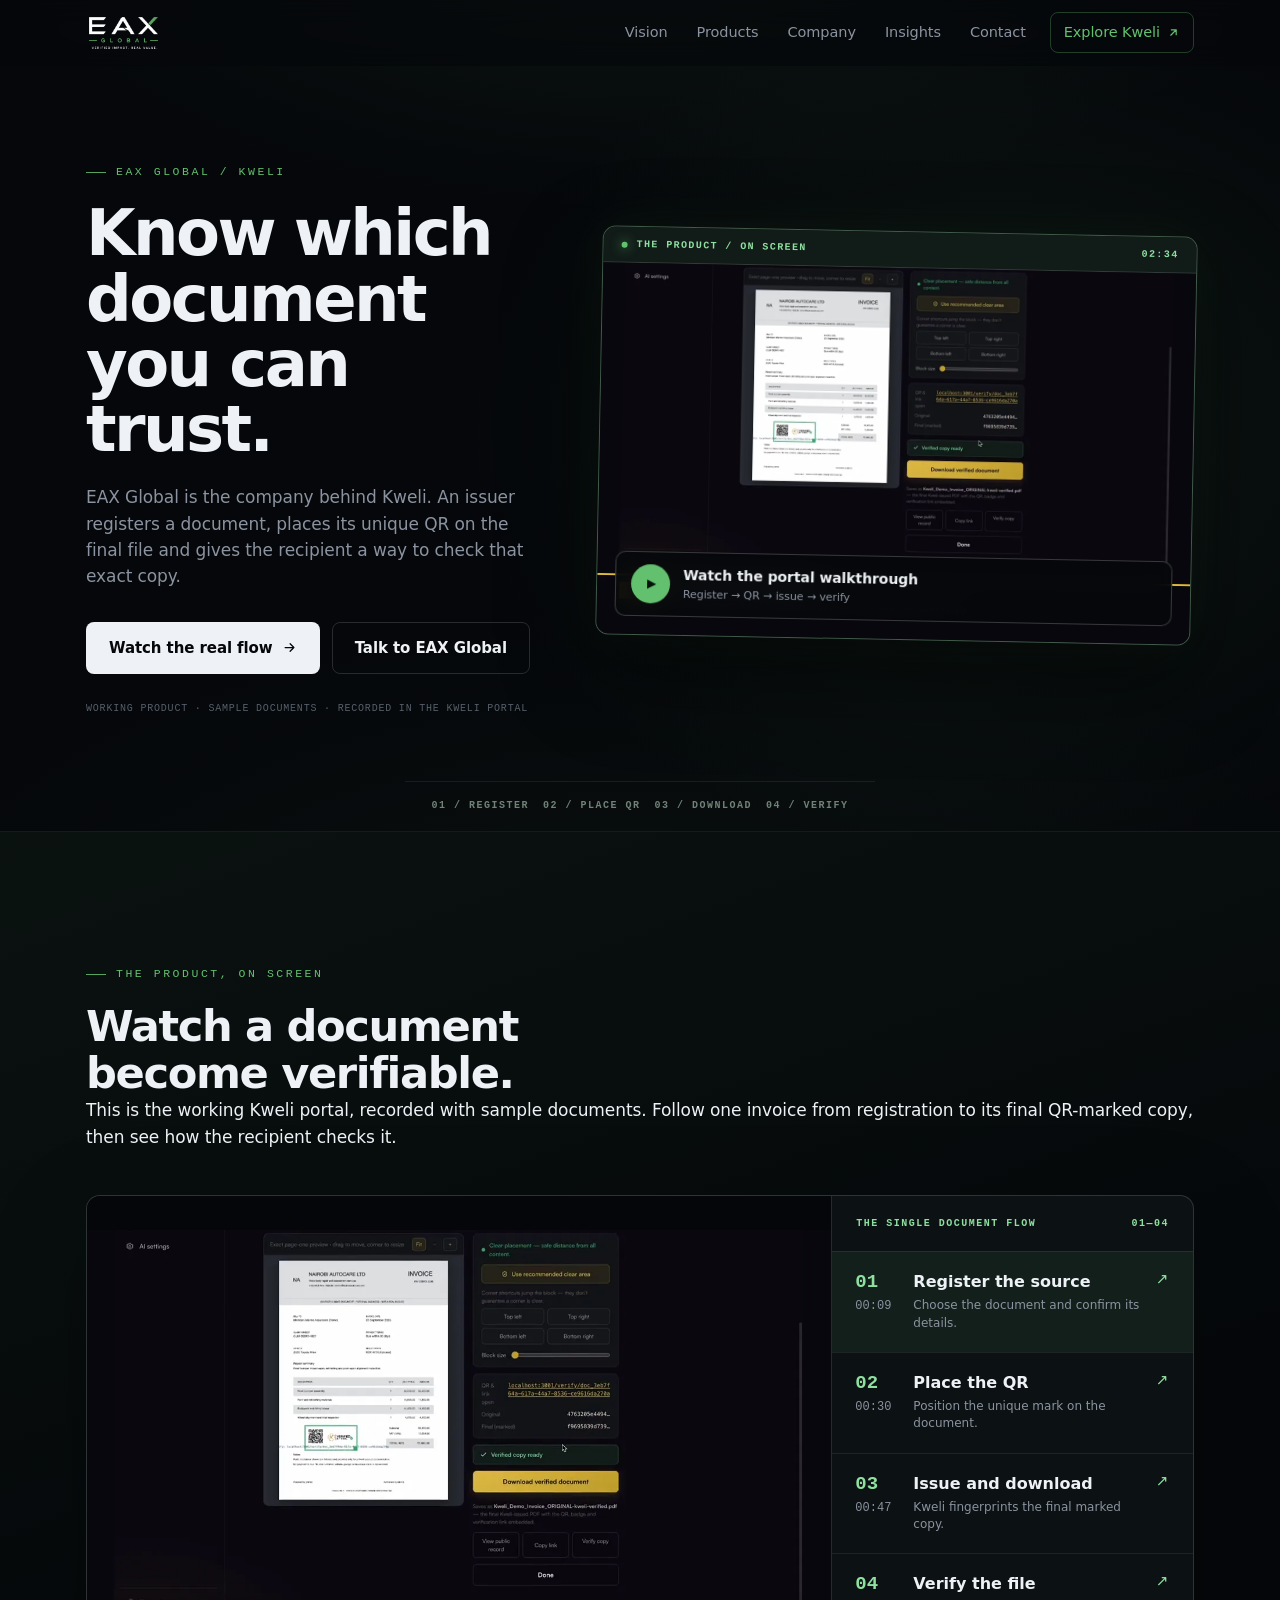
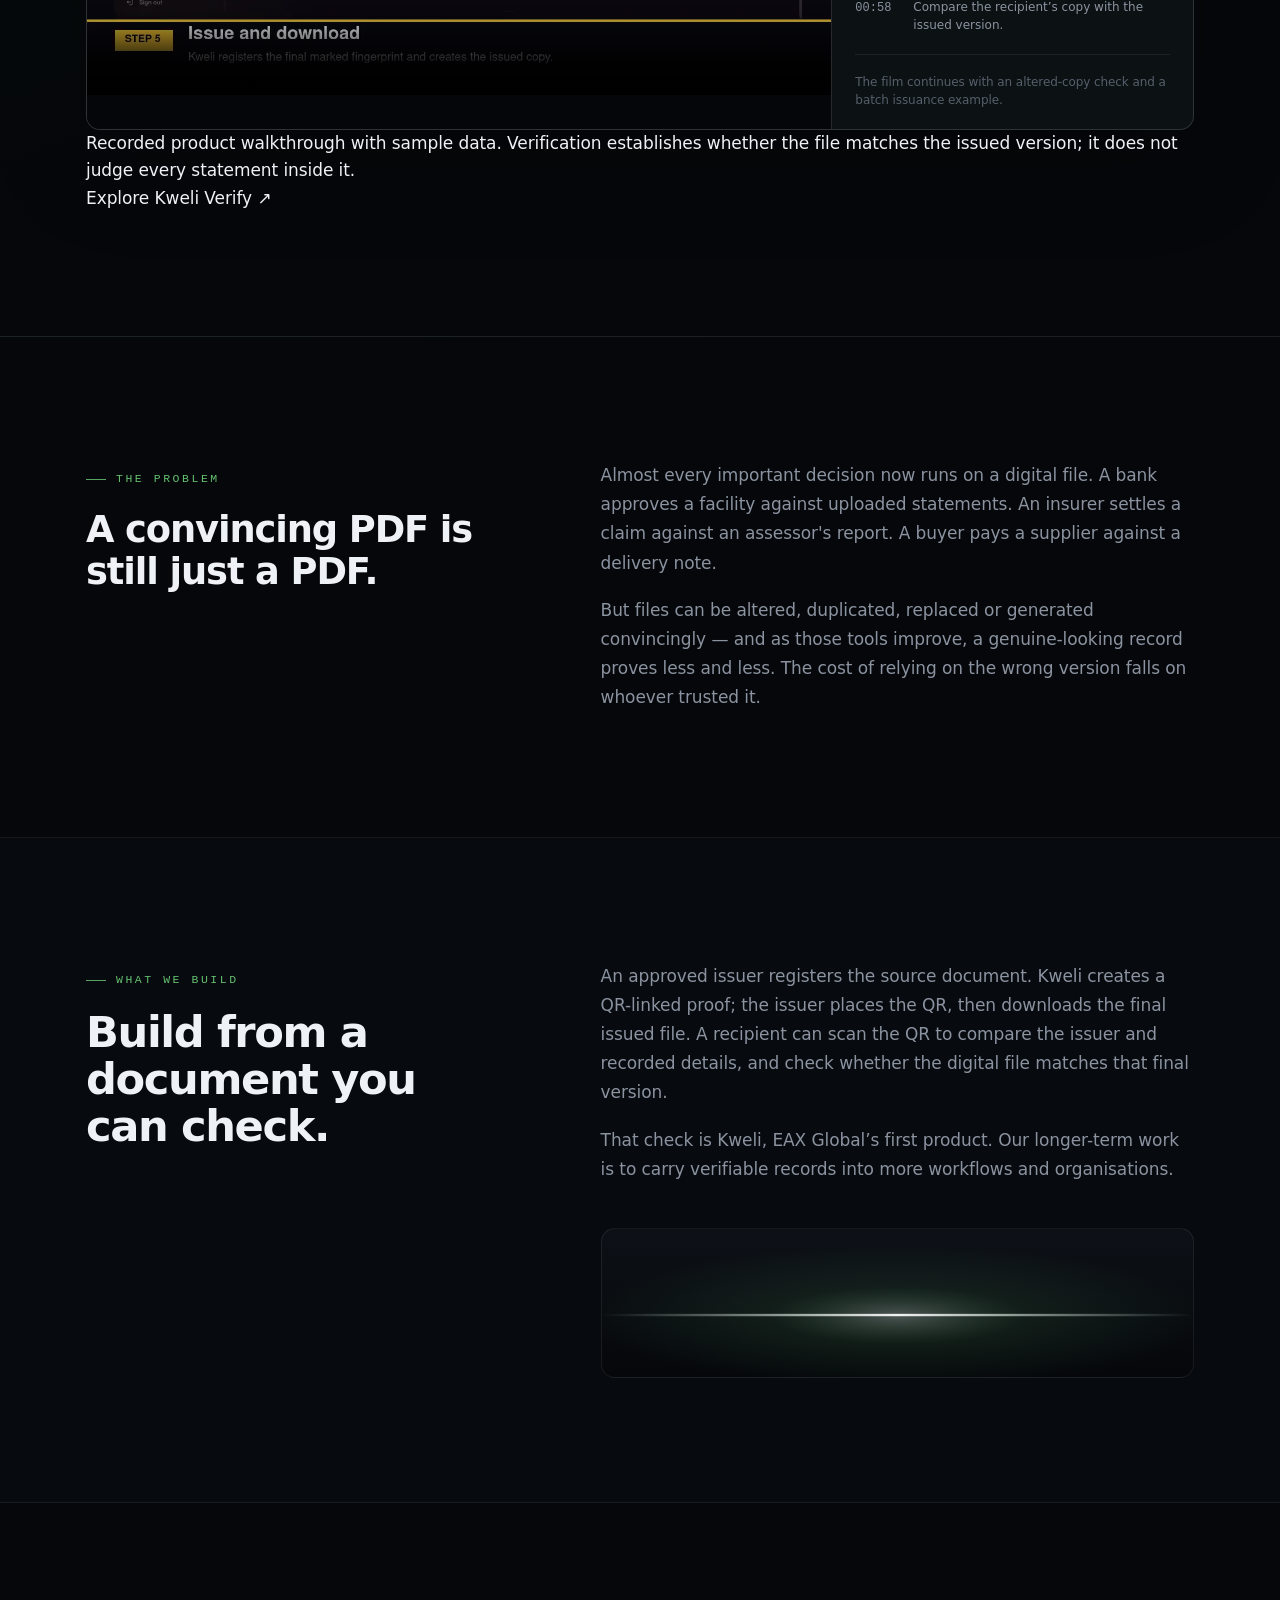
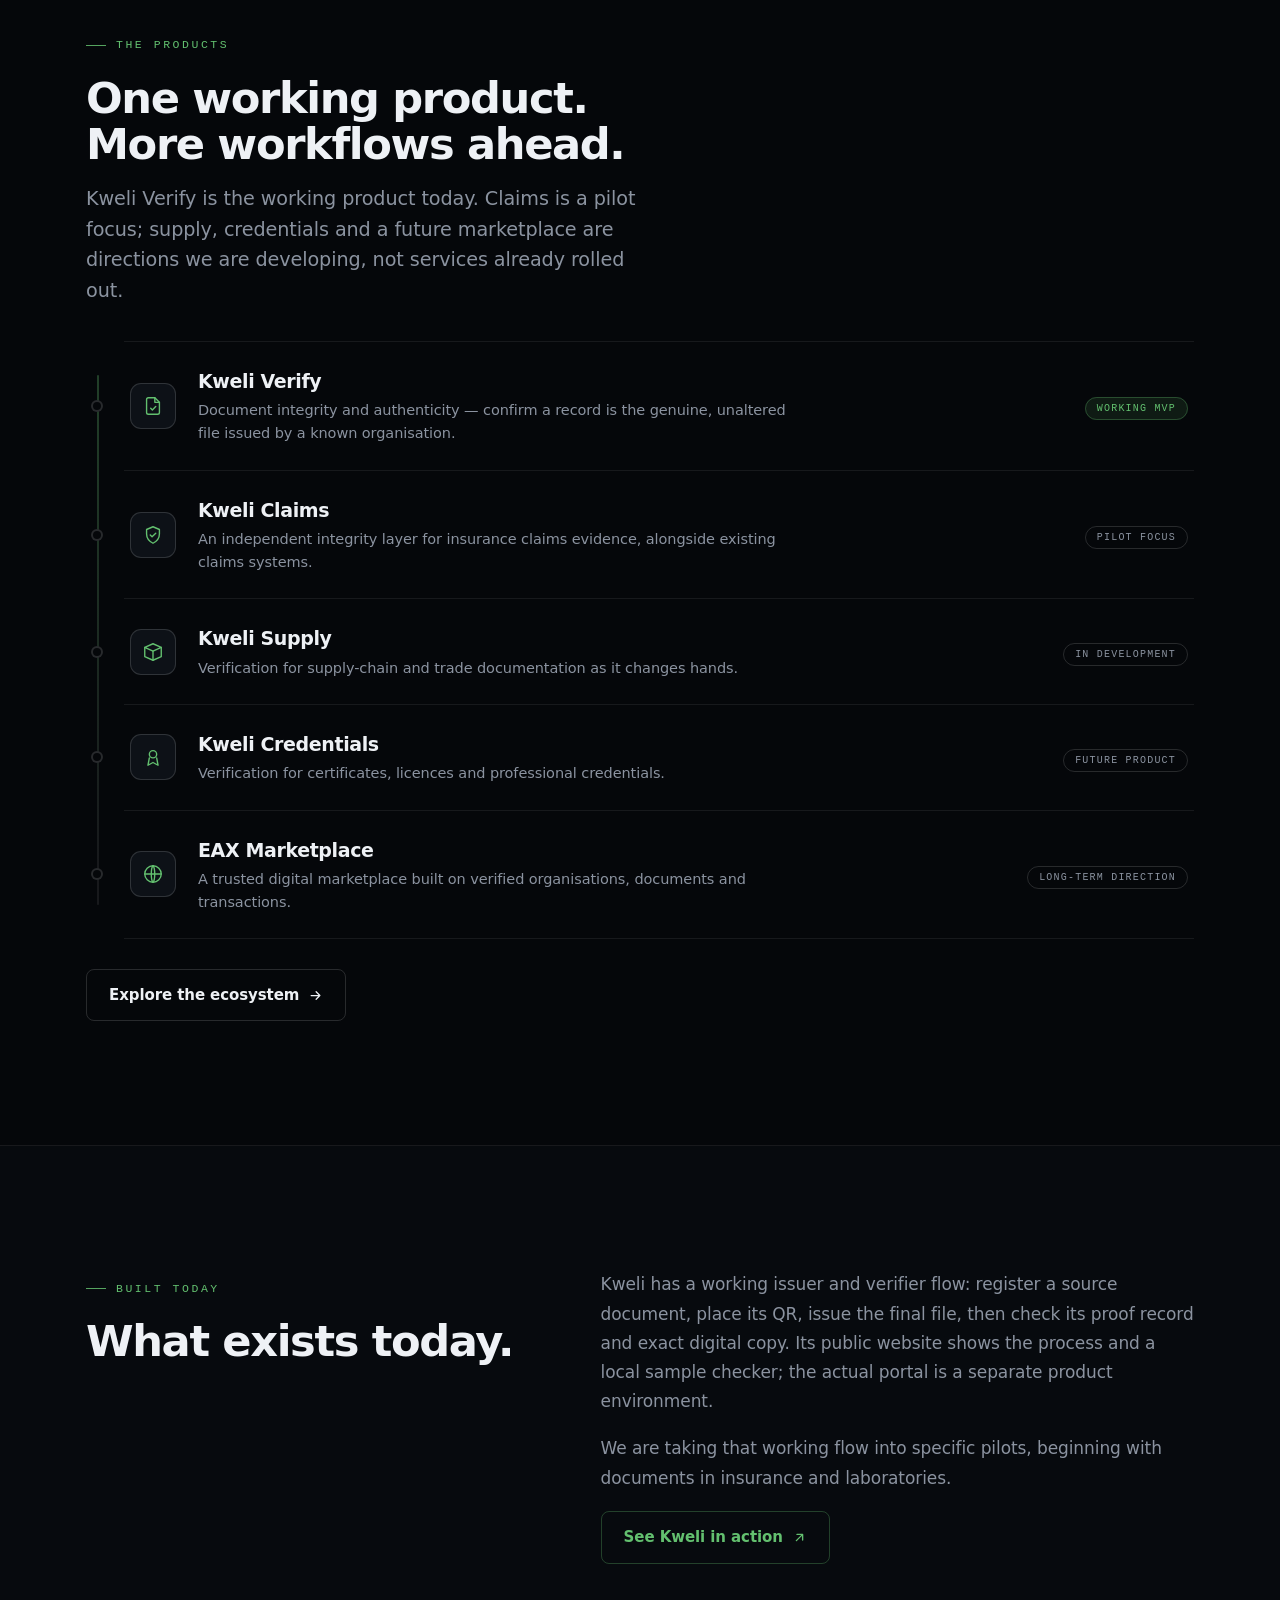
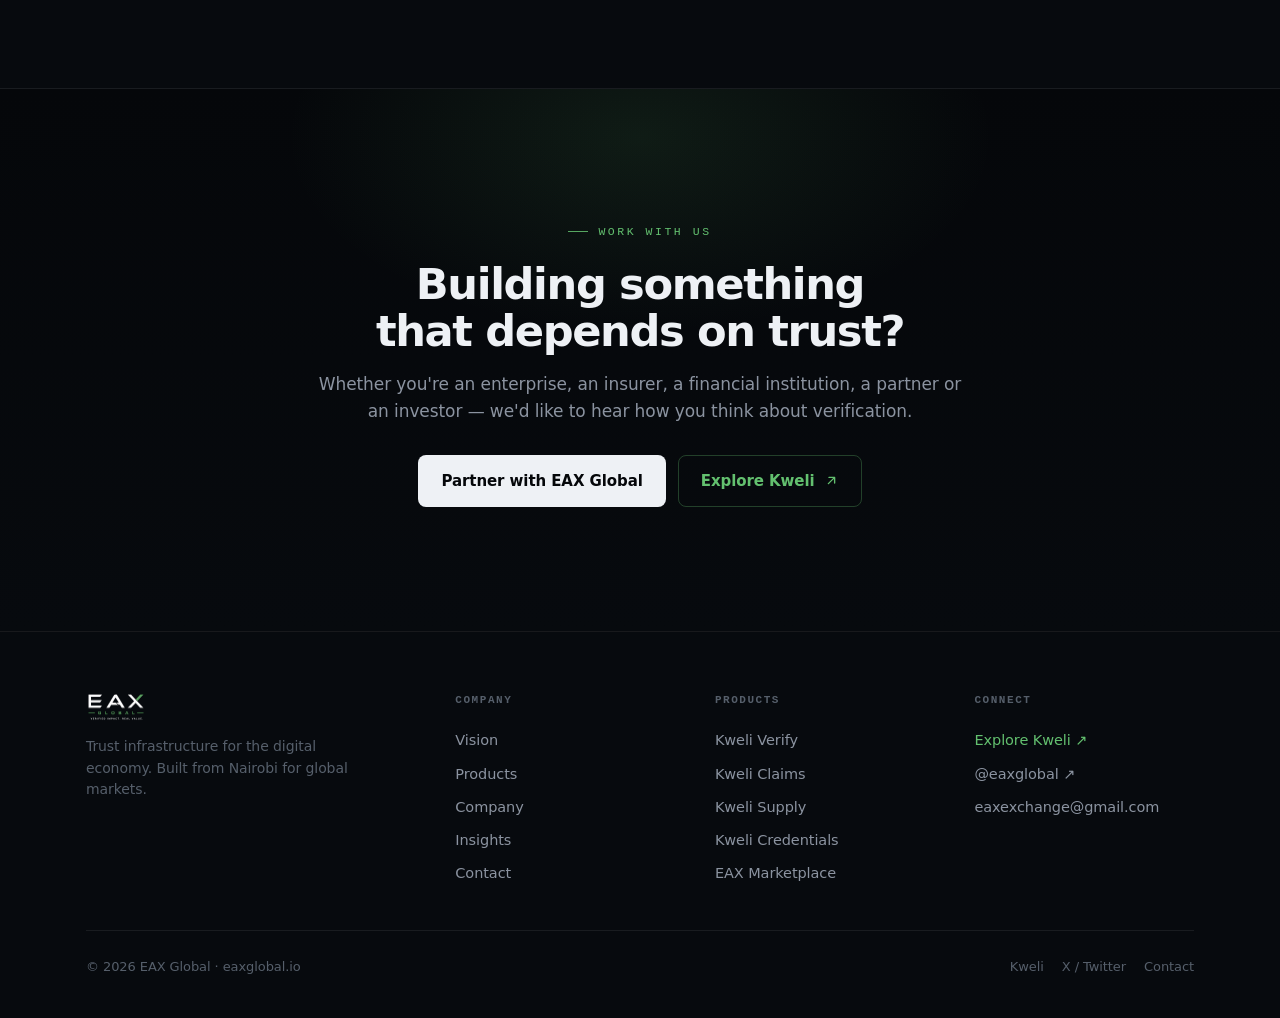
==== commit 2acf2e11: "Put real Kweli portal walkthrough at centre of EAX homepage" ====
--- a/index.html
+++ b/index.html
@@ -21,43 +21,46 @@
     <a class="nav__kweli" href="https://kweli.solutions" target="_blank" rel="noopener">Explore Kweli <svg viewBox="0 0 24 24" fill="none" stroke="currentColor" stroke-width="2.2" stroke-linecap="round" stroke-linejoin="round"><path d="M7 17L17 7M8 7h9v9"/></svg></a>
   </nav></div></header>
 <main>
-  <section class="hero">
+  <section class="hero hero--product">
     <div class="hero__aura" aria-hidden="true"></div>
     <div class="wrap hero__content">
-      <div class="eyebrow reveal" style="--i:0">EAX Global</div>
-      <h1 class="reveal" style="--i:1">Know which document you can trust.</h1>
-      <p class="hero__sub reveal" style="--i:2">EAX Global is the company behind Kweli. We help an organisation register the document it issues, place a QR on the final file and give the recipient a way to check it. We start with the documents behind claims, laboratory results and credentials.</p>
-      <div class="hero__cta reveal" style="--i:3">
-        <a class="btn btn--primary" href="#proof">See how proof works <svg viewBox="0 0 24 24" fill="none" stroke="currentColor" stroke-width="2" stroke-linecap="round" stroke-linejoin="round" class="arrow"><path d="M5 12h14M13 6l6 6-6 6"/></svg></a>
-        <a class="btn btn--outline" href="contact.html">Talk to EAX Global</a>
+      <div class="hero__copy">
+        <div class="eyebrow">EAX Global / Kweli</div>
+        <h1>Know which document you can trust.</h1>
+        <p class="hero__sub">EAX Global is the company behind Kweli. An issuer registers a document, places its unique QR on the final file and gives the recipient a way to check that exact copy.</p>
+        <div class="hero__cta">
+          <a class="btn btn--primary" href="#proof" data-play-walkthrough>Watch the real flow <svg viewBox="0 0 24 24" fill="none" stroke="currentColor" stroke-width="2" stroke-linecap="round" stroke-linejoin="round" class="arrow" aria-hidden="true"><path d="M5 12h14M13 6l6 6-6 6"/></svg></a>
+          <a class="btn btn--outline" href="contact.html">Talk to EAX Global</a>
+        </div>
+        <p class="hero__aside">Working product · Sample documents · Recorded in the Kweli portal</p>
       </div>
+      <a class="hero__preview" href="#proof" data-play-walkthrough aria-label="Watch the recorded Kweli portal walkthrough">
+        <span class="hero__preview-meta"><span><i></i> THE PRODUCT / ON SCREEN</span><span>02:34</span></span>
+        <img src="assets/kweli-verify-poster.webp" alt="Actual Kweli portal showing a QR-marked invoice and the verified document download" width="1280" height="800" fetchpriority="high">
+        <span class="hero__preview-play"><span class="hero__play-icon" aria-hidden="true">▶</span><span>Watch the portal walkthrough <small>Register → QR → issue → verify</small></span></span>
+      </a>
     </div>
-    <div class="hero__band"><div class="hero__grain" aria-hidden="true"></div><svg class="hero__scene" viewBox="0 0 1600 286" preserveAspectRatio="xMidYMax meet" aria-hidden="true"><defs>
-  <radialGradient id="halo" cx="50%" cy="50%" r="50%"><stop offset="0%" stop-color="#eafff0" stop-opacity=".33"/><stop offset="30%" stop-color="#63c06f" stop-opacity=".12"/><stop offset="66%" stop-color="#63c06f" stop-opacity=".026"/><stop offset="100%" stop-color="#63c06f" stop-opacity="0"/></radialGradient>
-  <linearGradient id="core" x1="0" y1="0" x2="1" y2="0"><stop offset="0%" stop-color="#dff7e6" stop-opacity="0"/><stop offset="18%" stop-color="#dff7e6" stop-opacity=".8"/><stop offset="50%" stop-color="#ffffff" stop-opacity="1"/><stop offset="82%" stop-color="#dff7e6" stop-opacity=".8"/><stop offset="100%" stop-color="#dff7e6" stop-opacity="0"/></linearGradient>
-  <linearGradient id="form" x1="0" y1="0" x2="0" y2="1"><stop offset="0%" stop-color="#090c11"/><stop offset="55%" stop-color="#0c1416"/><stop offset="85%" stop-color="#123122"/><stop offset="100%" stop-color="#2c6e46"/></linearGradient>
-  <linearGradient id="edge" x1="0" y1="0" x2="0" y2="1"><stop offset="0%" stop-color="#cfeed6" stop-opacity=".1"/><stop offset="55%" stop-color="#cfeed6" stop-opacity=".26"/><stop offset="100%" stop-color="#eafff0" stop-opacity=".8"/></linearGradient>
-  <radialGradient id="base" cx="50%" cy="50%" r="50%"><stop offset="0%" stop-color="#eafff0" stop-opacity=".5"/><stop offset="42%" stop-color="#63c06f" stop-opacity=".2"/><stop offset="100%" stop-color="#63c06f" stop-opacity="0"/></radialGradient>
-  <radialGradient id="contact" cx="50%" cy="50%" r="50%"><stop offset="0%" stop-color="#ffffff" stop-opacity=".85"/><stop offset="30%" stop-color="#d7ffe0" stop-opacity=".5"/><stop offset="64%" stop-color="#63c06f" stop-opacity=".16"/><stop offset="100%" stop-color="#63c06f" stop-opacity="0"/></radialGradient>
-  <radialGradient id="vig" cx="50%" cy="44%" r="76%"><stop offset="52%" stop-color="#05070a" stop-opacity="0"/><stop offset="100%" stop-color="#000000" stop-opacity=".72"/></radialGradient>
-  <filter id="bS" x="-40%" y="-40%" width="180%" height="180%"><feGaussianBlur stdDeviation="4"/></filter>
-  <filter id="bXL" x="-90%" y="-90%" width="280%" height="280%"><feGaussianBlur stdDeviation="40"/></filter>
-</defs><rect width="1600" height="286" fill="#05070a"/><ellipse cx="800" cy="208" rx="1160" ry="150" fill="url(#halo)"/><ellipse cx="800" cy="208" rx="760" ry="120" fill="url(#halo)"/><rect x="0" y="207.5" width="1600" height="1.4" fill="rgba(207,238,214,.10)"/><ellipse class="ig-glow" style="--d:0.71s" cx="210" cy="208" rx="99" ry="22" fill="url(#base)"/><g class="ig-art" style="--d:0.71s" transform="translate(210 208) scale(1.080)"><g><path fill="url(#form)" d="M-48 -142 Q-48 -150 -40 -150 L22 -150 L48 -124 L48 -8 Q48 0 40 0 L-40 0 Q-48 0 -48 -8 Z"/><path fill="none" stroke="url(#edge)" stroke-width="1.4" d="M-48 -142 Q-48 -150 -40 -150 L22 -150 L48 -124 L48 -8 Q48 0 40 0 L-40 0 Q-48 0 -48 -8 Z"/><path fill="none" stroke="url(#edge)" stroke-width="1.2" d="M22 -150 L22 -124 L48 -124"/><line x1="-30" y1="-120" x2="30" y2="-120" stroke="rgba(207,238,214,.26)" stroke-width="2"/><line x1="-30" y1="-104" x2="30" y2="-104" stroke="rgba(207,238,214,.26)" stroke-width="2"/><line x1="-30" y1="-88" x2="30" y2="-88" stroke="rgba(207,238,214,.26)" stroke-width="2"/><line x1="-30" y1="-72" x2="30" y2="-72" stroke="rgba(207,238,214,.26)" stroke-width="2"/><line x1="-30" y1="-56" x2="4" y2="-56" stroke="rgba(207,238,214,.26)" stroke-width="2"/></g></g><ellipse class="ig-glow" style="--d:1.06s" cx="452" cy="208" rx="94" ry="21" fill="url(#base)"/><g class="ig-art" style="--d:1.06s" transform="translate(452 208) scale(1.026)"><g><rect x="-85" y="-116" width="170" height="116" rx="6" fill="url(#form)"/><rect x="-85" y="-116" width="170" height="116" rx="6" fill="none" stroke="url(#edge)" stroke-width="1.4"/><rect x="-73" y="-104" width="146" height="90" rx="3" fill="none" stroke="rgba(207,238,214,.26)" stroke-width="1"/><line x1="-34" y1="-90" x2="34" y2="-90" stroke="rgba(207,238,214,.26)" stroke-width="3"/><line x1="-46" y1="-72" x2="46" y2="-72" stroke="rgba(207,238,214,.26)" stroke-width="1.6"/><line x1="-38" y1="-60" x2="38" y2="-60" stroke="rgba(207,238,214,.26)" stroke-width="1.6"/><path d="M-6 -30 L-10 -6 L0 -12 L10 -6 L6 -30 Z" fill="rgba(150,235,166,.66)" opacity=".8"/><circle cx="0" cy="-34" r="15" fill="url(#form)" stroke="rgba(150,235,166,.66)" stroke-width="1.6"/><circle cx="0" cy="-34" r="8" fill="none" stroke="rgba(150,235,166,.66)" stroke-width="1"/><line x1="15.0" y1="-34.0" x2="19.0" y2="-34.0" stroke="rgba(150,235,166,.66)" stroke-width="1.2"/><line x1="10.6" y1="-23.4" x2="13.4" y2="-20.6" stroke="rgba(150,235,166,.66)" stroke-width="1.2"/><line x1="0.0" y1="-19.0" x2="0.0" y2="-15.0" stroke="rgba(150,235,166,.66)" stroke-width="1.2"/><line x1="-10.6" y1="-23.4" x2="-13.4" y2="-20.6" stroke="rgba(150,235,166,.66)" stroke-width="1.2"/><line x1="-15.0" y1="-34.0" x2="-19.0" y2="-34.0" stroke="rgba(150,235,166,.66)" stroke-width="1.2"/><line x1="-10.6" y1="-44.6" x2="-13.4" y2="-47.4" stroke="rgba(150,235,166,.66)" stroke-width="1.2"/><line x1="-0.0" y1="-49.0" x2="-0.0" y2="-53.0" stroke="rgba(150,235,166,.66)" stroke-width="1.2"/><line x1="10.6" y1="-44.6" x2="13.4" y2="-47.4" stroke="rgba(150,235,166,.66)" stroke-width="1.2"/></g></g><ellipse class="ig-glow" style="--d:1.41s" cx="690" cy="208" rx="99" ry="22" fill="url(#base)"/><g class="ig-art" style="--d:1.41s" transform="translate(690 208) scale(1.080)"><g><rect x="-38" y="-158" width="92" height="150" rx="7" fill="url(#form)" stroke="url(#edge)" stroke-width="1" opacity=".5"/><rect x="-43" y="-154" width="92" height="152" rx="7" fill="url(#form)" stroke="url(#edge)" stroke-width="1.1" opacity=".7"/><rect x="-48" y="-150" width="94" height="150" rx="7" fill="url(#form)"/><rect x="-48" y="-150" width="94" height="150" rx="7" fill="none" stroke="url(#edge)" stroke-width="1.4"/><line x1="-32" y1="-132" x2="30" y2="-132" stroke="rgba(207,238,214,.26)" stroke-width="1.8"/><line x1="-32" y1="-118" x2="30" y2="-118" stroke="rgba(207,238,214,.26)" stroke-width="1.8"/><line x1="-32" y1="-104" x2="30" y2="-104" stroke="rgba(207,238,214,.26)" stroke-width="1.8"/><line x1="-32" y1="-90" x2="30" y2="-90" stroke="rgba(207,238,214,.26)" stroke-width="1.8"/><path d="M-30 -40 c6 -12 12 6 18 -4 c4 -6 9 4 14 -6" fill="none" stroke="rgba(150,235,166,.66)" stroke-width="2" stroke-linecap="round"/><line x1="-32" y1="-30" x2="30" y2="-30" stroke="rgba(207,238,214,.26)" stroke-width="1.4"/><path d="M-40 -30 l6 6 M-34 -30 l-6 6" stroke="rgba(150,235,166,.66)" stroke-width="1.4"/></g></g><ellipse class="ig-glow" style="--d:1.71s" cx="895" cy="208" rx="99" ry="22" fill="url(#base)"/><g class="ig-art" style="--d:1.71s" transform="translate(895 208) scale(1.080)"><g><rect x="-56" y="-132" width="112" height="132" rx="16" fill="url(#form)"/><rect x="-56" y="-132" width="112" height="132" rx="16" fill="none" stroke="url(#edge)" stroke-width="1.4"/><path d="M-2 -108 C2 -86 6 -82 26 -78 C6 -74 2 -70 -2 -48 C-6 -70 -10 -74 -30 -78 C-10 -82 -6 -86 -2 -108 Z" transform="translate(2 0)" fill="rgba(150,235,166,.66)"/><path d="M30 -54 C31 -46 33 -44 40 -43 C33 -42 31 -40 30 -32 C29 -40 27 -42 20 -43 C27 -44 29 -46 30 -54 Z" fill="rgba(150,235,166,.66)" opacity=".8"/><line x1="-30" y1="-26" x2="22" y2="-26" stroke="rgba(207,238,214,.26)" stroke-width="1.8"/><line x1="-30" y1="-16" x2="4" y2="-16" stroke="rgba(207,238,214,.26)" stroke-width="1.8"/></g></g><ellipse class="ig-glow" style="--d:2.03s" cx="1112" cy="208" rx="99" ry="22" fill="url(#base)"/><g class="ig-art" style="--d:2.03s" transform="translate(1112 208) scale(1.080)"><g><rect x="-52" y="-142" width="104" height="142" rx="8" fill="url(#form)"/><rect x="-52" y="-142" width="104" height="142" rx="8" fill="none" stroke="url(#edge)" stroke-width="1.4"/><line x1="-36" y1="-126" x2="6" y2="-126" stroke="rgba(207,238,214,.26)" stroke-width="2.4"/><path d="M26 -132 v12 M20 -129 h12 M20 -123 h12" stroke="rgba(150,235,166,.66)" stroke-width="1.4" fill="none"/><line x1="-36" y1="-106" x2="-14" y2="-106" stroke="rgba(207,238,214,.26)" stroke-width="1.6"/><line x1="8" y1="-106" x2="36" y2="-106" stroke="rgba(207,238,214,.26)" stroke-width="1.6"/><line x1="-36" y1="-92" x2="-14" y2="-92" stroke="rgba(207,238,214,.26)" stroke-width="1.6"/><line x1="8" y1="-92" x2="36" y2="-92" stroke="rgba(207,238,214,.26)" stroke-width="1.6"/><line x1="-36" y1="-78" x2="-14" y2="-78" stroke="rgba(207,238,214,.26)" stroke-width="1.6"/><line x1="8" y1="-78" x2="36" y2="-78" stroke="rgba(207,238,214,.26)" stroke-width="1.6"/><line x1="-36" y1="-22" x2="38" y2="-22" stroke="rgba(207,238,214,.26)" stroke-width="1.4"/><rect x="-30" y="-38" width="8" height="16" rx="1.5" fill="rgba(150,235,166,.66)" opacity=".85"/><rect x="-16" y="-52" width="8" height="30" rx="1.5" fill="rgba(150,235,166,.66)" opacity=".85"/><rect x="-2" y="-44" width="8" height="22" rx="1.5" fill="rgba(150,235,166,.66)" opacity=".85"/><rect x="12" y="-60" width="8" height="38" rx="1.5" fill="rgba(150,235,166,.66)" opacity=".85"/><rect x="26" y="-50" width="8" height="28" rx="1.5" fill="rgba(150,235,166,.66)" opacity=".85"/></g></g><ellipse class="ig-glow" style="--d:2.42s" cx="1372" cy="208" rx="97" ry="21" fill="url(#base)"/><g class="ig-art" style="--d:2.42s" transform="translate(1372 208) scale(1.058)"><g><path d="M-58 -92 L58 -92 L58 0 L-58 0 Z" fill="url(#form)"/><path d="M-58 -92 L-30 -114 L86 -114 L58 -92 Z" fill="url(#form)" opacity=".82"/><path d="M58 -92 L86 -114 L86 -22 L58 0 Z" fill="url(#form)" opacity=".62"/><path d="M-58 -92 L58 -92 L58 0 L-58 0 Z M-58 -92 L-30 -114 L86 -114 L58 -92 M58 -92 L86 -114 L86 -22 L58 0" fill="none" stroke="url(#edge)" stroke-width="1.4"/><line x1="-6" y1="-92" x2="-6" y2="0" stroke="rgba(207,238,214,.26)" stroke-width="6" opacity=".7"/><line x1="-6" y1="-92" x2="22" y2="-114" stroke="rgba(207,238,214,.26)" stroke-width="5" opacity=".5"/><line x1="-58" y1="-48" x2="58" y2="-48" stroke="rgba(207,238,214,.26)" stroke-width="5" opacity=".6"/><rect x="18" y="-40" width="34" height="30" rx="2" fill="url(#form)" stroke="rgba(150,235,166,.66)" stroke-width="1.1"/><line x1="22" y1="-34" x2="22" y2="-24" stroke="rgba(150,235,166,.66)" stroke-width="0.9"/><line x1="25" y1="-34" x2="25" y2="-24" stroke="rgba(150,235,166,.66)" stroke-width="1.4"/><line x1="27" y1="-34" x2="27" y2="-24" stroke="rgba(150,235,166,.66)" stroke-width="0.9"/><line x1="31" y1="-34" x2="31" y2="-24" stroke="rgba(150,235,166,.66)" stroke-width="1.4"/><line x1="34" y1="-34" x2="34" y2="-24" stroke="rgba(150,235,166,.66)" stroke-width="0.9"/><line x1="36" y1="-34" x2="36" y2="-24" stroke="rgba(150,235,166,.66)" stroke-width="1.4"/><line x1="40" y1="-34" x2="40" y2="-24" stroke="rgba(150,235,166,.66)" stroke-width="0.9"/><line x1="44" y1="-34" x2="44" y2="-24" stroke="rgba(150,235,166,.66)" stroke-width="1.4"/><line x1="22" y1="-19" x2="48" y2="-19" stroke="rgba(150,235,166,.66)" stroke-width="1.2"/></g></g><g class="ig-layer"><rect x="0" y="204" width="1600" height="9" fill="url(#core)" filter="url(#bS)"/><rect x="0" y="207.5" width="1600" height="1.4" fill="url(#core)"/></g><circle class="ig-energy" cx="0" cy="208" r="8" fill="#eafff0" filter="url(#bS)"/><circle class="ig-pulse" cx="0" cy="208" r="5" fill="#bff3c9"/></svg></div>
+    <div class="wrap hero__bottom" aria-hidden="true"><span>01 / REGISTER</span><span>02 / PLACE QR</span><span>03 / DOWNLOAD</span><span>04 / VERIFY</span></div>
   </section>
 
   <section class="section section--proof" id="proof" aria-labelledby="proof-title">
     <div class="wrap">
       <div class="proof__intro">
-        <div><div class="eyebrow">Proof in practice</div><h2 class="title" id="proof-title">A repair estimate reaches the claims team. Is it the one the garage issued?</h2></div>
-        <p>Here is where Kweli fits in a real workflow. The garage issues its own document; the insurer checks the proof before relying on the file. This is an illustration of the process, not a live claim.</p>
+        <div><div class="eyebrow">The product, on screen</div><h2 class="title" id="proof-title">Watch a document become verifiable.</h2></div>
+        <p>This is the working Kweli portal, recorded with sample documents. Follow one invoice from registration to its final QR-marked copy, then see how the recipient checks it.</p>
       </div>
-      <ol class="proof__steps">
-        <li><span class="proof__number">01 / Garage</span><h3>Register</h3><p>The garage selects its estimate and records the fields the claims team needs to check.</p></li>
-        <li><span class="proof__number">02 / Garage</span><svg class="proof__qr" viewBox="0 0 30 30" aria-hidden="true" fill="none" stroke="currentColor" stroke-width="2"><path d="M2 2h9v9H2zM19 2h9v9h-9zM2 19h9v9H2zM5 5h3M22 5h3M5 22h3M16 16h4v4h-4zM25 16h3M25 21v7M16 26h5"/></svg><h3>Place the QR</h3><p>Kweli creates a proof ID and QR. The garage places the QR on its estimate.</p></li>
-        <li><span class="proof__number">03 / Garage</span><h3>Issue the file</h3><p>The final QR-bearing file is fingerprinted, downloaded and sent to the insurer.</p></li>
-        <li><span class="proof__number">04 / Insurer</span><h3>Check it</h3><p>The claims team scans the QR record, compares the details and checks the exact digital file.</p></li>
-      </ol>
-      <div class="proof__end"><p>The QR opens the issuer’s record. The file check tells the recipient whether this copy matches the issued version.</p><a href="https://kweli.solutions/verify" target="_blank" rel="noopener">See the full Kweli process ↗</a></div>
+      <div class="proof__stage">
+        <div class="proof__screen"><video id="kweli-film" controls playsinline preload="none" poster="assets/kweli-verify-poster.webp" aria-label="Kweli portal walkthrough: register, place QR, issue and verify a document"><source src="assets/kweli-verify-walkthrough.mp4" type="video/mp4">Your browser does not support video. <a href="assets/kweli-verify-walkthrough.mp4">Open the walkthrough</a>.</video></div>
+        <div class="proof__chapters" role="group" aria-label="Jump to a step in the walkthrough">
+          <div class="proof__chapters-heading"><span>THE SINGLE DOCUMENT FLOW</span><span>01—04</span></div>
+          <button type="button" data-video-time="9" aria-current="step"><span class="proof__chapter-no">01 <small>00:09</small></span><span><strong>Register the source</strong><small>Choose the document and confirm its details.</small></span><span class="proof__chapter-arrow" aria-hidden="true">↗</span></button>
+          <button type="button" data-video-time="30" aria-current="false"><span class="proof__chapter-no">02 <small>00:30</small></span><span><strong>Place the QR</strong><small>Position the unique mark on the document.</small></span><span class="proof__chapter-arrow" aria-hidden="true">↗</span></button>
+          <button type="button" data-video-time="47" aria-current="false"><span class="proof__chapter-no">03 <small>00:47</small></span><span><strong>Issue and download</strong><small>Kweli fingerprints the final marked copy.</small></span><span class="proof__chapter-arrow" aria-hidden="true">↗</span></button>
+          <button type="button" data-video-time="58" aria-current="false"><span class="proof__chapter-no">04 <small>00:58</small></span><span><strong>Verify the file</strong><small>Compare the recipient’s copy with the issued version.</small></span><span class="proof__chapter-arrow" aria-hidden="true">↗</span></button>
+          <p class="proof__more">The film continues with an altered-copy check and a batch issuance example.</p>
+        </div>
+      </div>
+      <div class="proof__end"><p>Recorded product walkthrough with sample data. Verification establishes whether the file matches the issued version; it does not judge every statement inside it.</p><a href="https://kweli.solutions/verify" target="_blank" rel="noopener">Explore Kweli Verify ↗</a></div>
     </div>
   </section>
 
--- a/assets/brand.css
+++ b/assets/brand.css
@@ -61,8 +61,6 @@
   background-image:url("data:image/svg+xml,%3Csvg xmlns='http://www.w3.org/2000/svg' width='150' height='150'%3E%3Cfilter id='n'%3E%3CfeTurbulence type='fractalNoise' baseFrequency='.85' numOctaves='2'/%3E%3C/filter%3E%3Crect width='100%25' height='100%25' filter='url(%23n)'/%3E%3C/svg%3E")}
 .hero__aura{position:absolute;inset:0;z-index:0;pointer-events:none;
   background:radial-gradient(88% 58% at 50% -8%,rgba(99,192,111,.07),transparent 58%),radial-gradient(120% 92% at 50% 122%,rgba(99,192,111,.05),transparent 54%)}
-.home .hero__band{height:clamp(78px,9vw,116px);overflow:hidden;margin-top:22px}
-.home .hero__band .hero__scene{position:absolute;left:50%;bottom:clamp(-100px,-6vw,-48px);min-width:950px;transform:translateX(-50%)}
 
 /* buttons */
 .btn{display:inline-flex;align-items:center;gap:9px;padding:13px 22px;border-radius:var(--radius-sm);
@@ -87,25 +85,6 @@
 .prose p{color:var(--muted);font-size:17px;line-height:1.72;margin-bottom:1.05em}.prose p:last-child{margin-bottom:0}
 .prose b,.prose strong{color:var(--fg);font-weight:600}
 .statement{font-weight:600;font-size:clamp(1.5rem,3vw,2.3rem);letter-spacing:-.03em;line-height:1.15;max-width:20ch}
-
-/* The working product in one concrete issuer-to-recipient example. */
-.section--proof{background:linear-gradient(145deg,#0d1715,var(--void) 55%);scroll-margin-top:var(--nav-h)}
-.proof__intro{display:grid;grid-template-columns:1.2fr .8fr;align-items:end;gap:clamp(30px,6vw,82px)}
-.proof__intro h2{max-width:23ch}
-.proof__intro>p{color:var(--muted);font-size:17px;line-height:1.7;max-width:44ch}
-.proof__steps{list-style:none;display:grid;grid-template-columns:repeat(4,minmax(0,1fr));gap:12px;margin-top:44px;counter-reset:none}
-.proof__steps li{position:relative;min-height:216px;padding:25px 23px;border:1px solid var(--line2);border-radius:var(--radius);background:rgba(255,255,255,.025)}
-.proof__steps li:nth-child(2){border-color:var(--accent-line);background:linear-gradient(160deg,rgba(99,192,111,.10),rgba(255,255,255,.025) 55%)}
-.proof__number{display:block;font:600 11px var(--mono);letter-spacing:.12em;text-transform:uppercase;color:var(--accent-2)}
-.proof__qr{position:absolute;top:18px;right:19px;width:30px;height:30px;color:var(--accent-2)}
-.proof__steps h3{font-size:21px;letter-spacing:-.025em;line-height:1.15;margin-top:28px}
-.proof__steps p{color:var(--muted);font-size:14.5px;line-height:1.55;margin-top:11px}
-.proof__end{display:flex;align-items:center;justify-content:space-between;gap:24px;margin-top:25px;padding-top:20px;border-top:1px solid var(--line)}
-.proof__end p{color:var(--muted);font-size:14px;max-width:58ch}
-.proof__end a{color:var(--accent-2);font-weight:600;font-size:14px;white-space:nowrap}
-.proof__end a:hover{text-decoration:underline;text-underline-offset:4px}
-@media(max-width:900px){.proof__intro{grid-template-columns:1fr}.proof__steps{grid-template-columns:repeat(2,minmax(0,1fr))}}
-@media(max-width:560px){.proof__steps{grid-template-columns:1fr;gap:10px}.proof__steps li{min-height:0;padding:20px}.proof__steps h3{margin-top:15px}.proof__end{align-items:flex-start;flex-direction:column}}
 
 /* the layer strip */
 .layerband{position:relative;margin-top:44px;height:150px;border-radius:var(--radius);overflow:hidden;border:1px solid var(--line);background:linear-gradient(180deg,var(--surface),var(--void))}
@@ -462,3 +441,37 @@
 @media(max-width:900px){.flow{min-height:340px;padding:20px 14px}.flow svg{max-width:520px}}
 @media(max-width:560px){.flow{min-height:270px;padding:16px 10px}}
 @media(prefers-reduced-motion:reduce){.flow *{animation:none!important}.fx-tok,.fx-tok-box,.fx-cred,.fx-mk-pulse,.fx-mk-tx,.fx-scan-v,.fx-pulse-ring{opacity:0!important}}
+
+/* The product itself is the artwork on the EAX homepage. */
+.home .hero--product{background:radial-gradient(56% 70% at 78% 52%,rgba(99,192,111,.075),transparent 75%),#05070a}
+.home .hero--product .hero__content{display:grid;grid-template-columns:minmax(0,.86fr) minmax(0,1.14fr);align-items:center;gap:clamp(32px,5vw,76px);padding:clamp(112px,12vw,154px) 26px 64px}
+.home .hero__copy{position:relative;z-index:2}
+.home .hero--product h1{font-size:clamp(2.8rem,5vw,4.65rem);max-width:11ch}
+.home .hero--product .hero__sub{max-width:48ch;font-size:17px}
+.home .hero__aside{font-family:var(--mono);font-size:10px;letter-spacing:.08em;text-transform:uppercase;color:var(--faint);margin-top:27px}
+.hero__preview{position:relative;display:block;min-width:0;border:1px solid rgba(164,232,175,.34);border-radius:13px;overflow:hidden;background:#0d1013;box-shadow:0 34px 95px rgba(0,0,0,.48),0 0 55px rgba(99,192,111,.075);transform:rotate(1.1deg);transition:transform .35s var(--ease),border-color .25s,box-shadow .25s}
+.hero__preview:hover{transform:rotate(0deg) translateY(-5px);border-color:rgba(164,232,175,.68);box-shadow:0 42px 105px rgba(0,0,0,.58),0 0 65px rgba(99,192,111,.13)}
+.hero__preview-meta{display:flex;justify-content:space-between;align-items:center;padding:12px 18px;font:600 10px var(--mono);letter-spacing:.14em;color:var(--accent-2);border-bottom:1px solid var(--line2);background:#111b18}
+.hero__preview-meta span:first-child{display:flex;align-items:center;gap:9px}.hero__preview-meta i{width:6px;height:6px;border-radius:50%;background:var(--accent);box-shadow:0 0 12px var(--accent)}
+.hero__preview img{width:100%;height:auto;aspect-ratio:8/5;object-fit:cover}
+.hero__preview-play{position:absolute;left:18px;right:18px;bottom:18px;display:flex;align-items:center;gap:13px;padding:12px 15px;border:1px solid rgba(255,255,255,.2);border-radius:10px;background:rgba(5,7,10,.9);backdrop-filter:blur(14px);font-size:14px;font-weight:600;line-height:1.25}
+.hero__preview-play small{display:block;color:var(--muted);font-size:11px;font-weight:400;margin-top:3px}
+.hero__play-icon{display:grid;place-items:center;width:39px;height:39px;border-radius:50%;background:var(--accent);color:#06110a;font-size:12px;flex:none;padding-left:2px}
+.home .hero__bottom{display:flex;justify-content:space-between;gap:14px;padding:18px 26px 20px;border-top:1px solid var(--line);font:600 10px var(--mono);letter-spacing:.15em;color:#718078}
+.section--proof{background:linear-gradient(160deg,#0a1210,var(--void) 65%)}
+.proof__intro{grid-template-columns:1fr .9fr;align-items:end}.proof__intro h2{max-width:18ch}
+.proof__stage{display:grid;grid-template-columns:minmax(0,1.55fr) minmax(260px,.75fr);align-items:stretch;gap:0;margin-top:44px;border:1px solid var(--line2);border-radius:14px;overflow:hidden;background:#0c1113;box-shadow:0 30px 100px rgba(0,0,0,.24)}
+.proof__screen{display:flex;align-items:center;min-width:0;background:#050609;border-right:1px solid var(--line2)}
+.proof__screen video{display:block;width:100%;height:auto;aspect-ratio:8/5;background:#050609}
+.proof__chapters{display:flex;flex-direction:column;min-width:0}
+.proof__chapters-heading{display:flex;justify-content:space-between;padding:22px 24px;color:var(--accent-2);font:600 10px var(--mono);letter-spacing:.15em}
+.proof__chapters button{display:grid;grid-template-columns:48px 1fr 14px;gap:10px;text-align:left;align-items:start;width:100%;padding:20px 23px;border-top:1px solid var(--line);transition:background .2s}
+.proof__chapters button:hover,.proof__chapters button[aria-current="step"]{background:rgba(99,192,111,.075)}
+.proof__chapter-no{font:600 19px var(--mono);color:var(--accent-2);line-height:1.1}
+.proof__chapter-no small{display:block;font-size:10px;font-weight:400;color:var(--faint);margin-top:6px}
+.proof__chapters strong{display:block;font-size:16px;line-height:1.25}
+.proof__chapters button small{display:block;color:var(--muted);font-size:12px;line-height:1.45;margin-top:5px}
+.proof__chapter-arrow{color:var(--accent-2);font-size:15px;line-height:1}
+.proof__more{margin:auto 23px 20px;padding-top:18px;border-top:1px solid var(--line);color:var(--faint);font-size:12px;line-height:1.5}
+@media(max-width:1000px){.home .hero--product .hero__content{grid-template-columns:1fr;max-width:750px;padding-top:110px}.home .hero--product h1{max-width:14ch}.hero__preview{transform:none}.hero__preview:hover{transform:translateY(-3px)}.proof__stage{grid-template-columns:1fr}.proof__screen{border-right:0;border-bottom:1px solid var(--line2)}.proof__chapters{display:grid;grid-template-columns:1fr 1fr}.proof__chapters-heading,.proof__more{grid-column:1/-1}.proof__more{margin:10px 23px 20px}}
+@media(max-width:650px){.home .hero--product .hero__content{padding:105px 20px 40px;gap:36px}.home .hero--product h1{font-size:clamp(2.6rem,11vw,3.8rem)}.home .hero--product .hero__sub{font-size:16px}.home .hero__bottom{padding:16px 20px;flex-wrap:wrap;font-size:9px}.home .hero__bottom span{flex:1 1 38%}.hero__preview-play{left:10px;right:10px;bottom:10px;padding:9px}.hero__preview-play small{font-size:10px}.proof__intro{grid-template-columns:1fr}.proof__stage{margin-top:30px}.proof__chapters{grid-template-columns:1fr}.proof__chapters button{padding:17px 20px}.proof__chapters-heading{padding:19px 20px}}
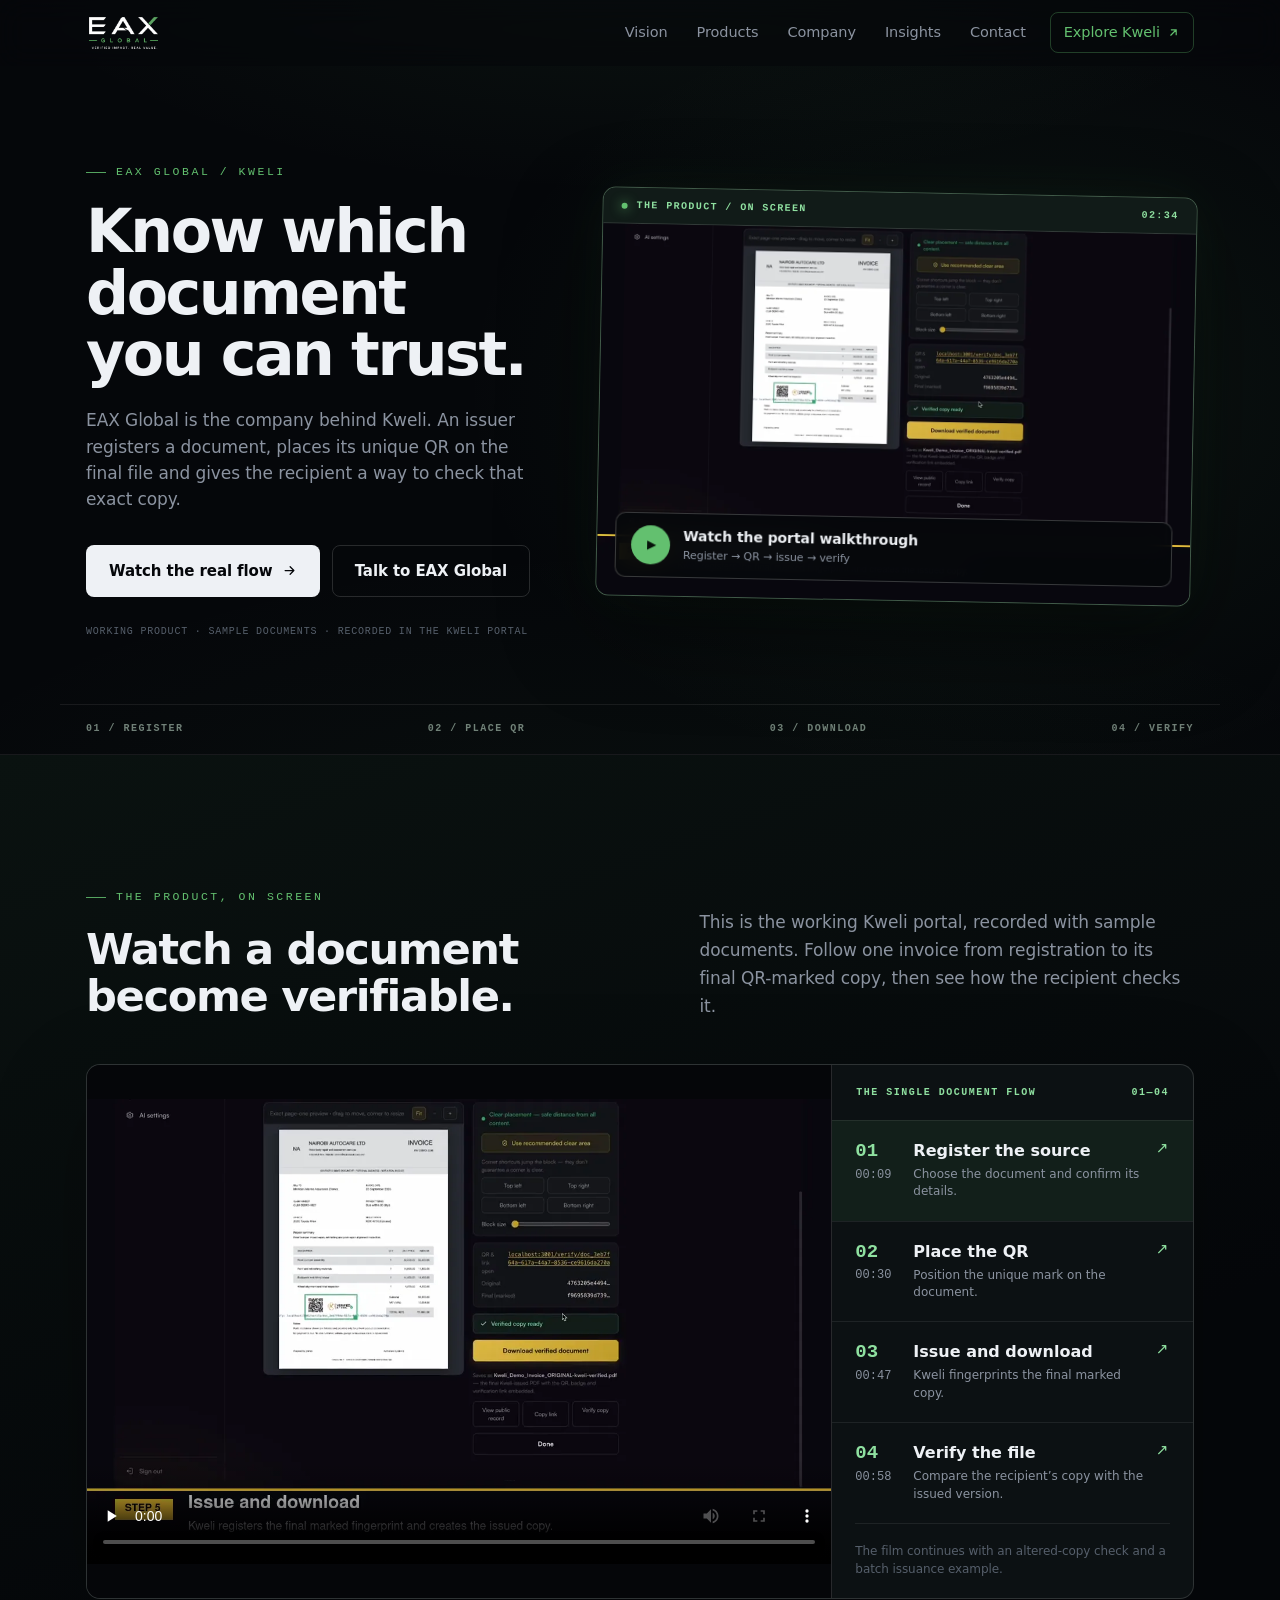
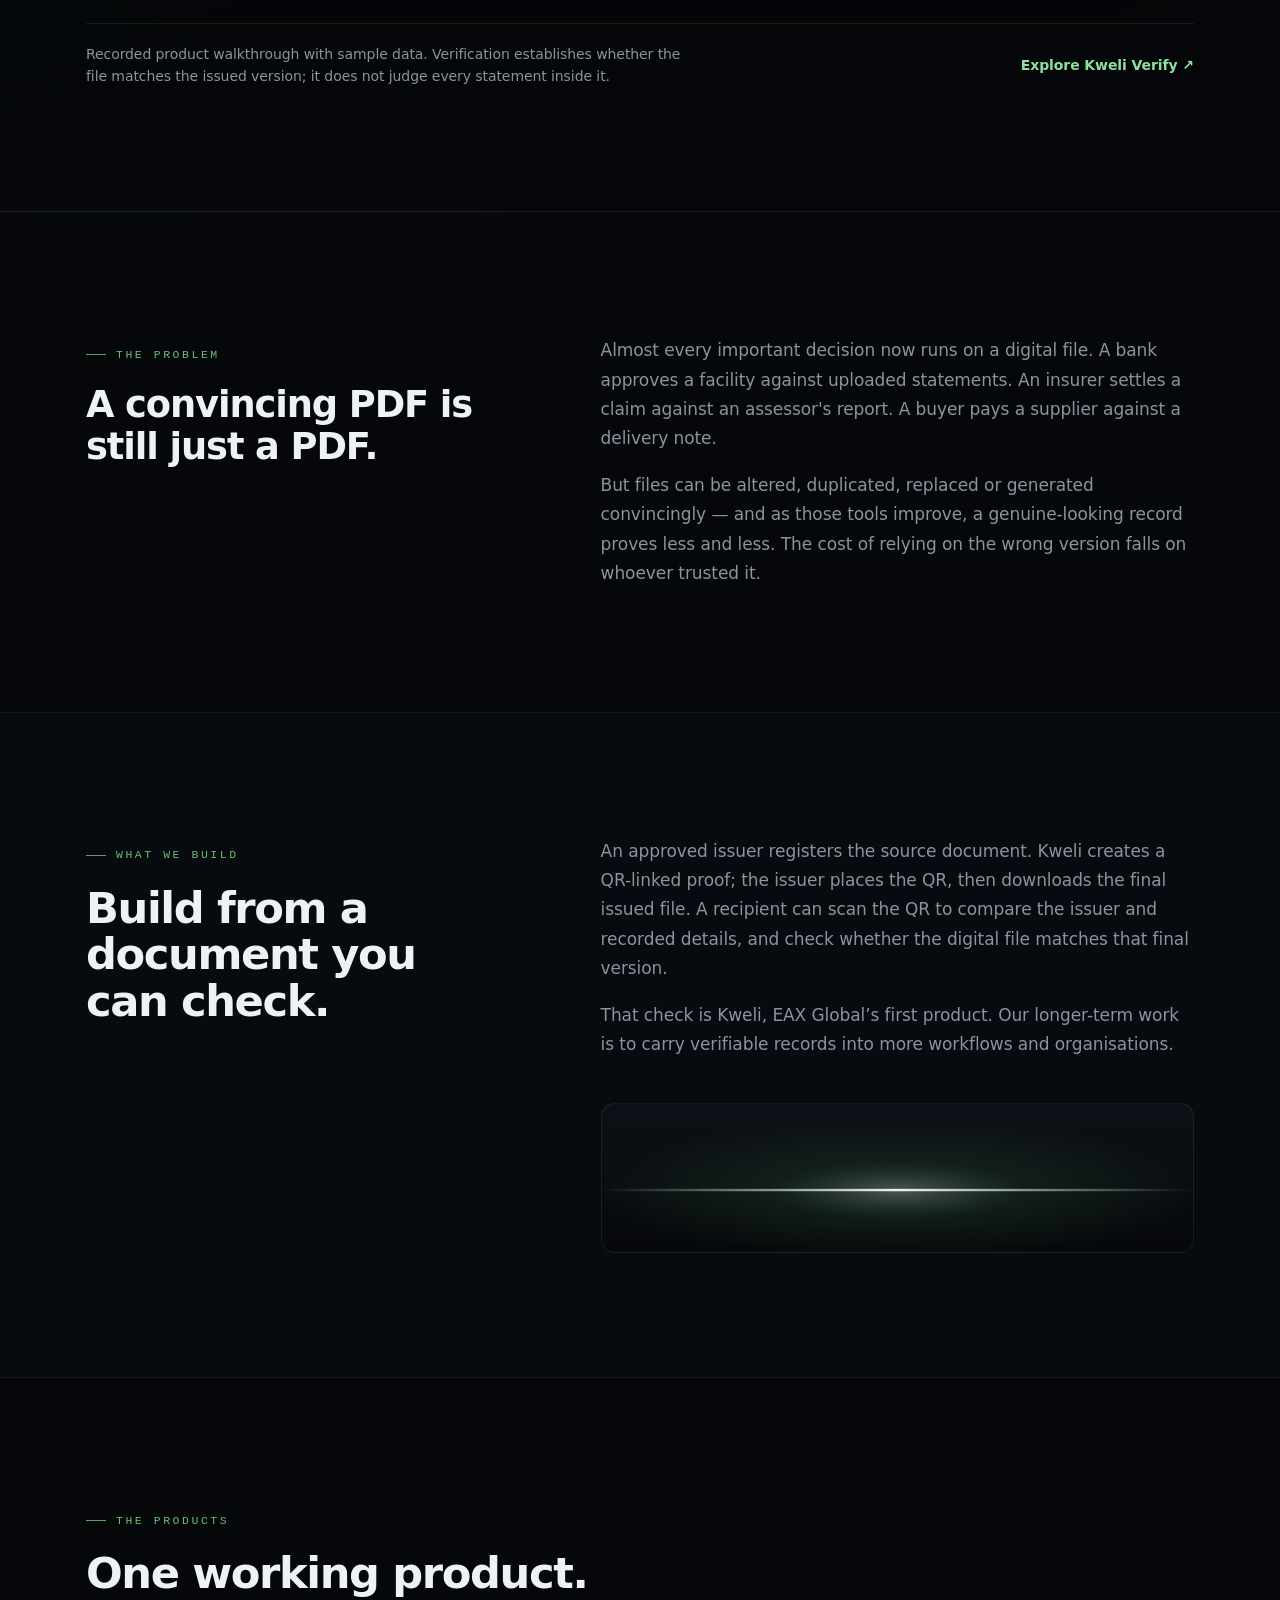
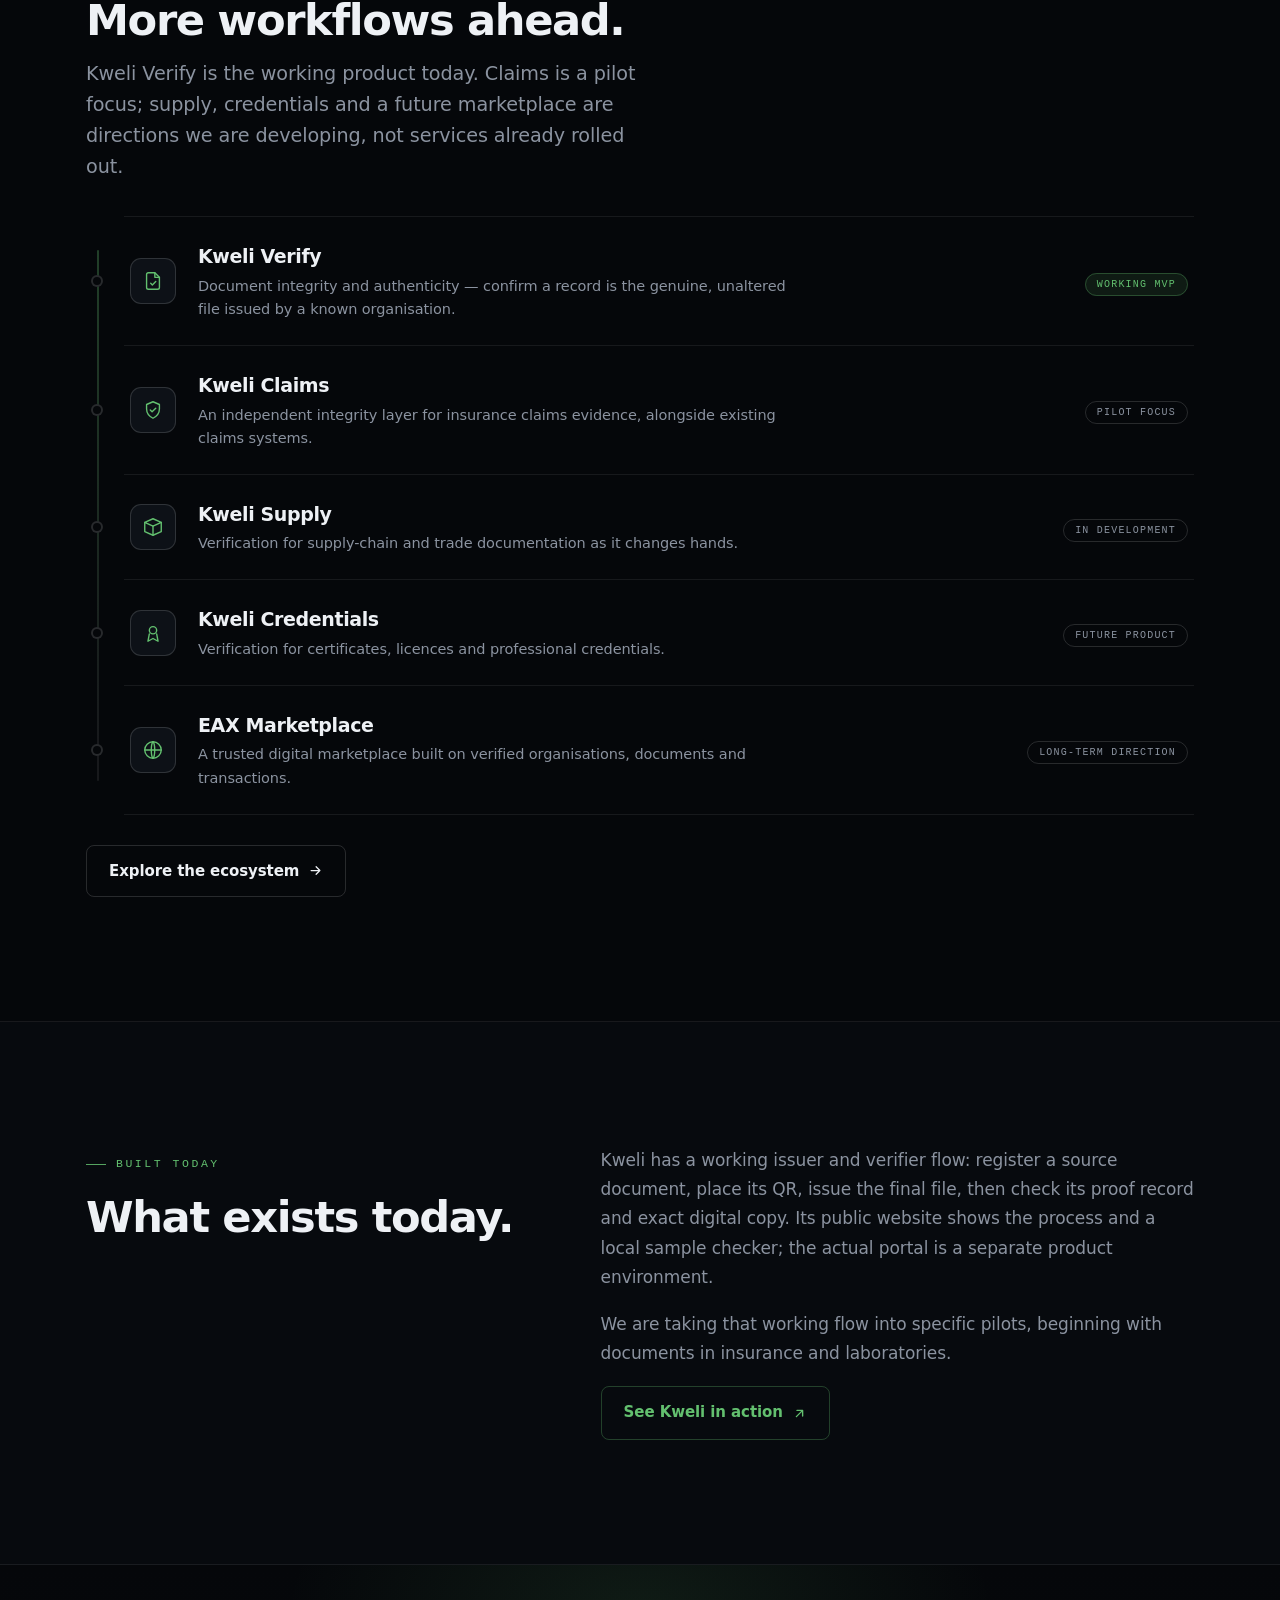
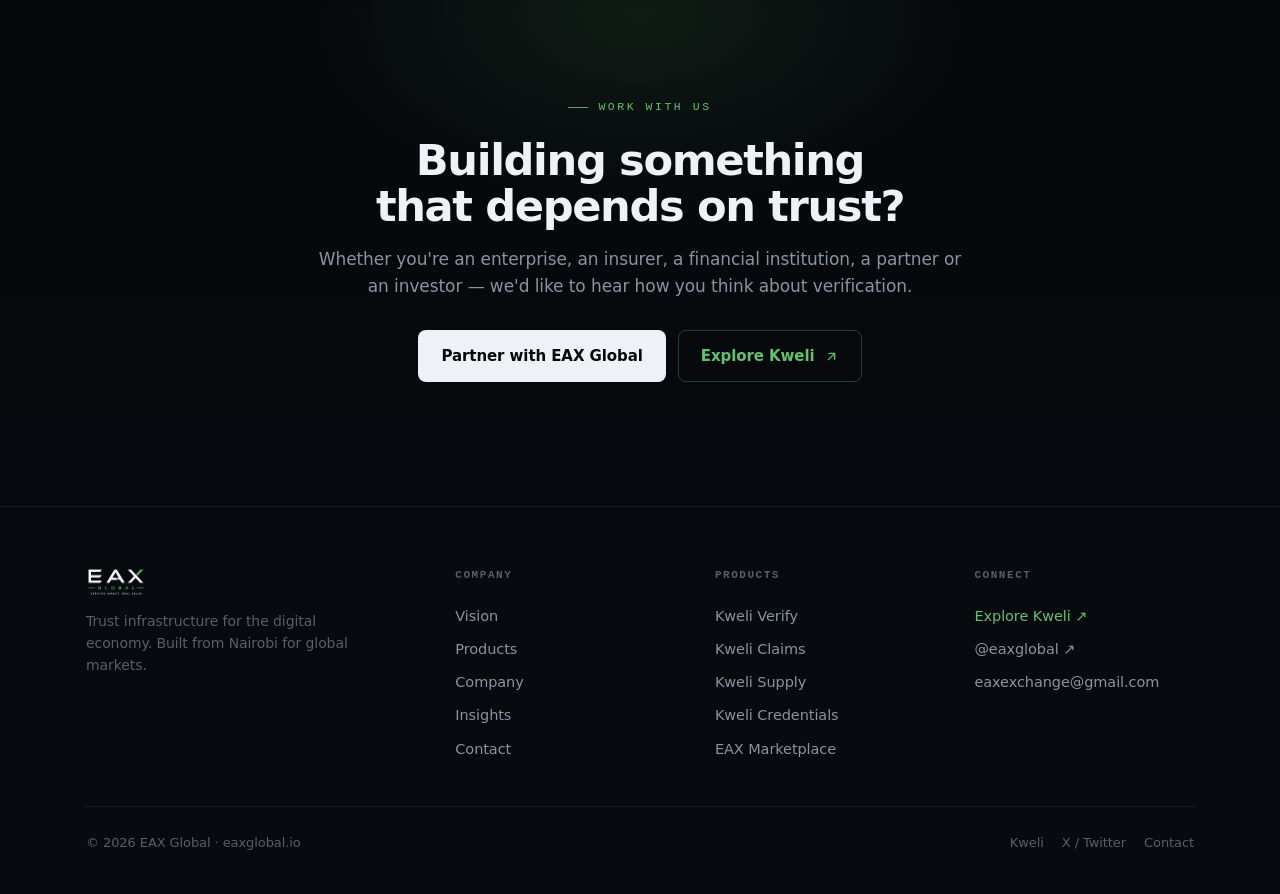
==== commit 5d40d429: "Refresh homepage assets for returning visitors" ====
--- a/index.html
+++ b/index.html
@@ -10,7 +10,7 @@
 <meta property="og:url" content="https://eaxglobal.io/"><meta property="og:image" content="https://eaxglobal.io/assets/og-image.png">
 <meta name="twitter:card" content="summary_large_image"><meta name="twitter:site" content="@eaxglobal">
 <link rel="icon" href="assets/favicon.svg" type="image/svg+xml"><link rel="apple-touch-icon" href="assets/apple-touch-icon.png">
-<link rel="stylesheet" href="assets/brand.css">
+<link rel="stylesheet" href="assets/brand.css?v=film2">
 <script>(function(){try{if(!matchMedia('(prefers-reduced-motion: reduce)').matches)document.documentElement.classList.add('motion');}catch(e){}})();</script>
 </head><body class="home"><header class="nav"><div class="nav__in">
   <a class="brand" href="index.html" aria-label="EAX Global home"><img src="assets/logo.png" alt="EAX Global" width="1061" height="536"></a>
@@ -130,4 +130,4 @@
     <div class="footer__col"><h4>Connect</h4><a class="kweli" href="https://kweli.solutions" target="_blank" rel="noopener">Explore Kweli ↗</a><a href="https://x.com/eaxglobal" target="_blank" rel="noopener">@eaxglobal ↗</a><a href="mailto:eaxexchange@gmail.com">eaxexchange@gmail.com</a></div>
   </div>
   <div class="footer__btm"><p>© <span data-year>2026</span> EAX Global · eaxglobal.io</p><nav><a href="https://kweli.solutions" target="_blank" rel="noopener">Kweli</a><a href="https://x.com/eaxglobal" target="_blank" rel="noopener">X / Twitter</a><a href="contact.html">Contact</a></nav></div>
-</div></footer><script src="assets/brand.js" defer></script></body></html>
+</div></footer><script src="assets/brand.js?v=film2" defer></script></body></html>
--- a/assets/brand.css
+++ b/assets/brand.css
@@ -475,3 +475,13 @@
 .proof__more{margin:auto 23px 20px;padding-top:18px;border-top:1px solid var(--line);color:var(--faint);font-size:12px;line-height:1.5}
 @media(max-width:1000px){.home .hero--product .hero__content{grid-template-columns:1fr;max-width:750px;padding-top:110px}.home .hero--product h1{max-width:14ch}.hero__preview{transform:none}.hero__preview:hover{transform:translateY(-3px)}.proof__stage{grid-template-columns:1fr}.proof__screen{border-right:0;border-bottom:1px solid var(--line2)}.proof__chapters{display:grid;grid-template-columns:1fr 1fr}.proof__chapters-heading,.proof__more{grid-column:1/-1}.proof__more{margin:10px 23px 20px}}
 @media(max-width:650px){.home .hero--product .hero__content{padding:105px 20px 40px;gap:36px}.home .hero--product h1{font-size:clamp(2.6rem,11vw,3.8rem)}.home .hero--product .hero__sub{font-size:16px}.home .hero__bottom{padding:16px 20px;flex-wrap:wrap;font-size:9px}.home .hero__bottom span{flex:1 1 38%}.hero__preview-play{left:10px;right:10px;bottom:10px;padding:9px}.hero__preview-play small{font-size:10px}.proof__intro{grid-template-columns:1fr}.proof__stage{margin-top:30px}.proof__chapters{grid-template-columns:1fr}.proof__chapters button{padding:17px 20px}.proof__chapters-heading{padding:19px 20px}}
+.home .hero__bottom{width:100%}
+.proof__intro{display:grid;gap:clamp(26px,5vw,70px)}
+.proof__intro>p{color:var(--muted);font-size:17px;line-height:1.65;max-width:48ch}
+.proof__end{display:flex;align-items:center;justify-content:space-between;gap:24px;margin-top:24px;padding-top:20px;border-top:1px solid var(--line)}
+.proof__end p{color:var(--muted);font-size:14px;max-width:67ch;line-height:1.55}
+.proof__end a{color:var(--accent-2);font-weight:600;font-size:14px;white-space:nowrap}
+.proof__end a:hover{text-decoration:underline;text-underline-offset:4px}
+.proof__chapters-heading{gap:12px}
+.home .hero--product h1{font-size:clamp(2.8rem,4.7vw,4.2rem);max-width:14ch}
+@media(max-width:650px){.proof__end{align-items:flex-start;flex-direction:column}}
